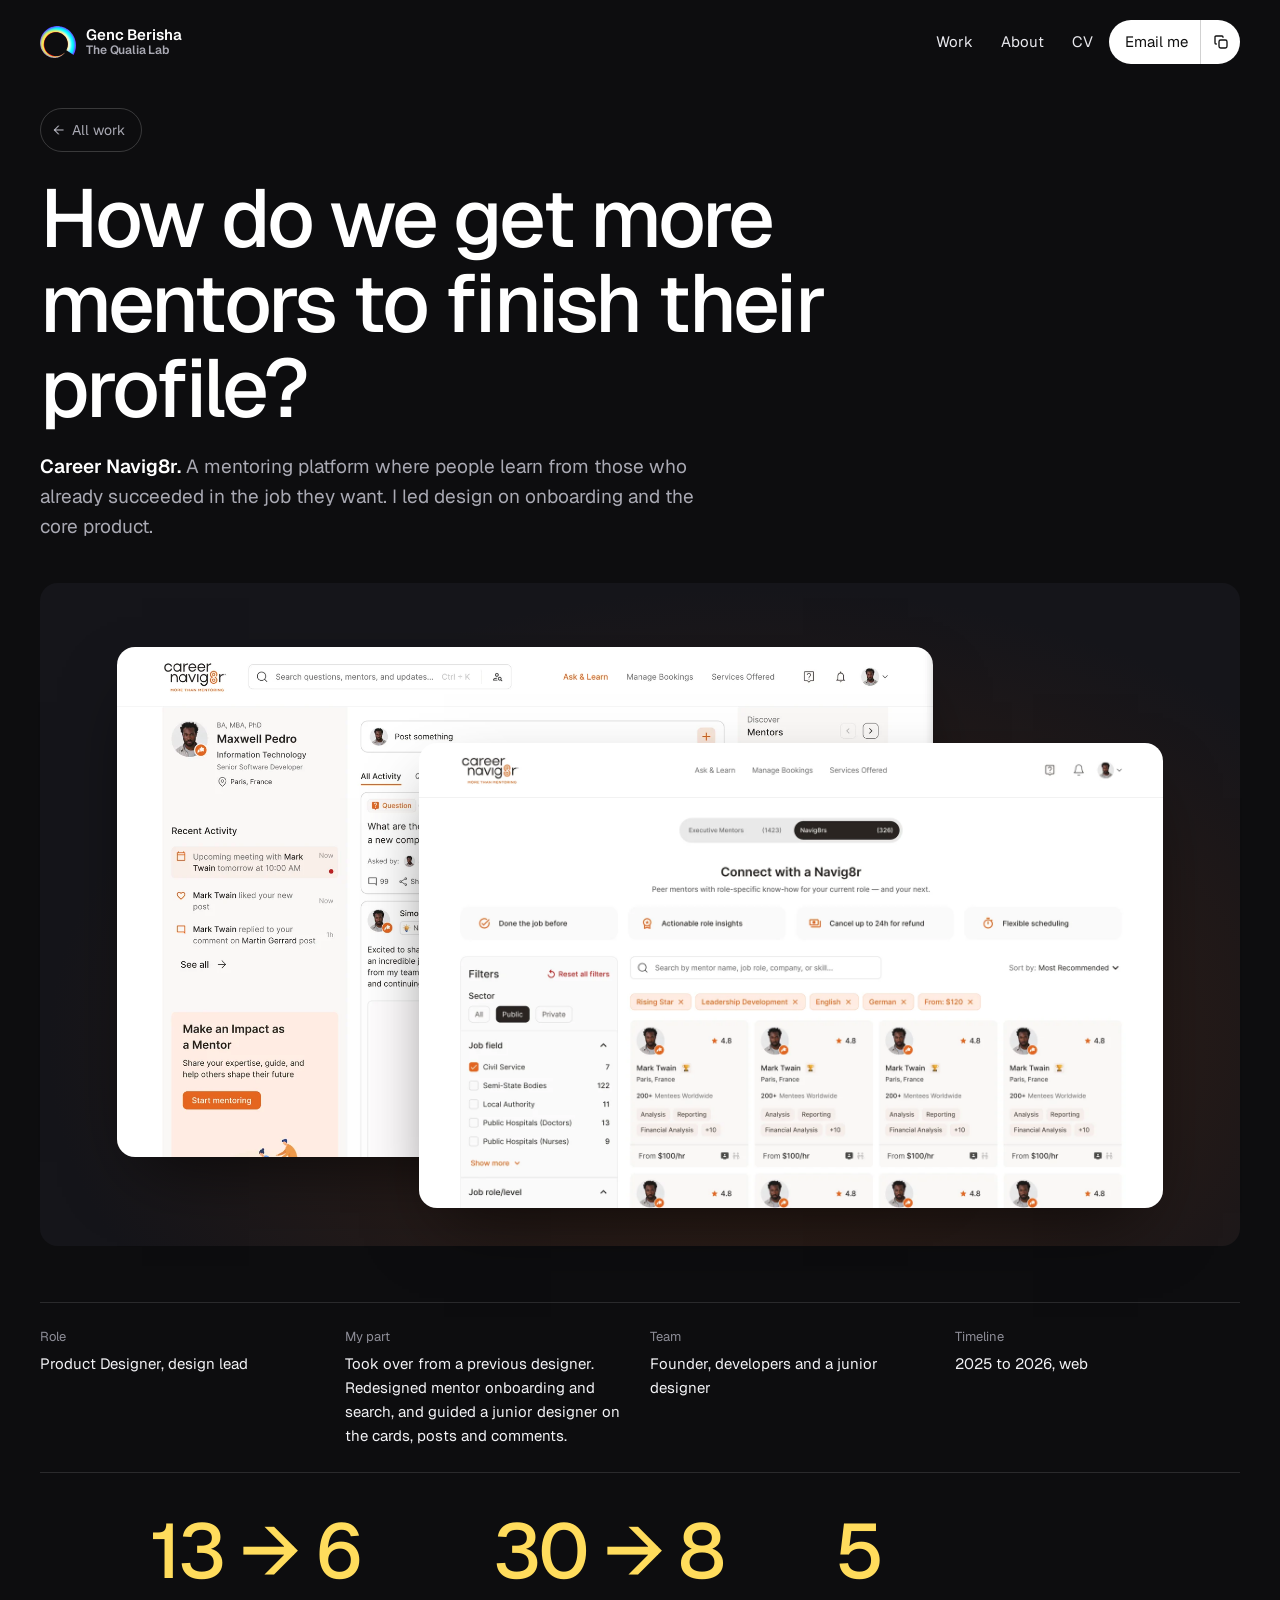
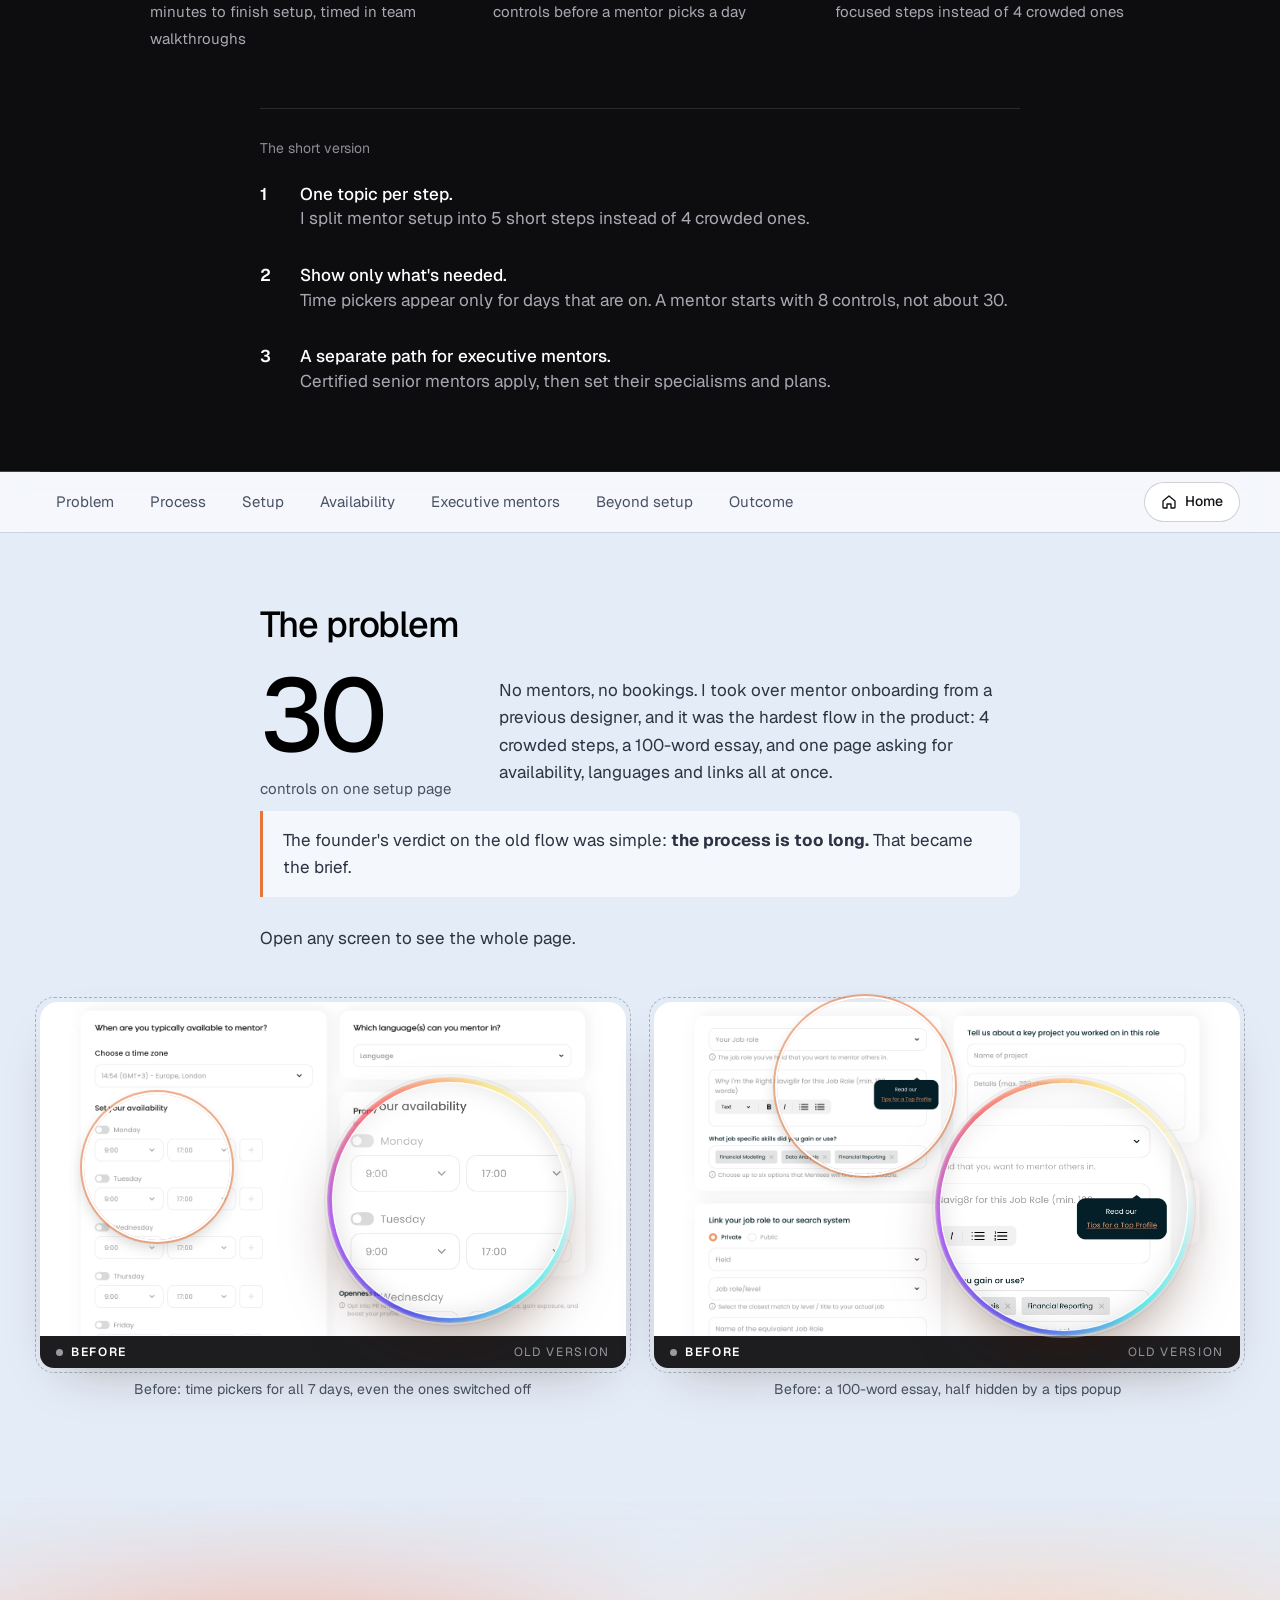
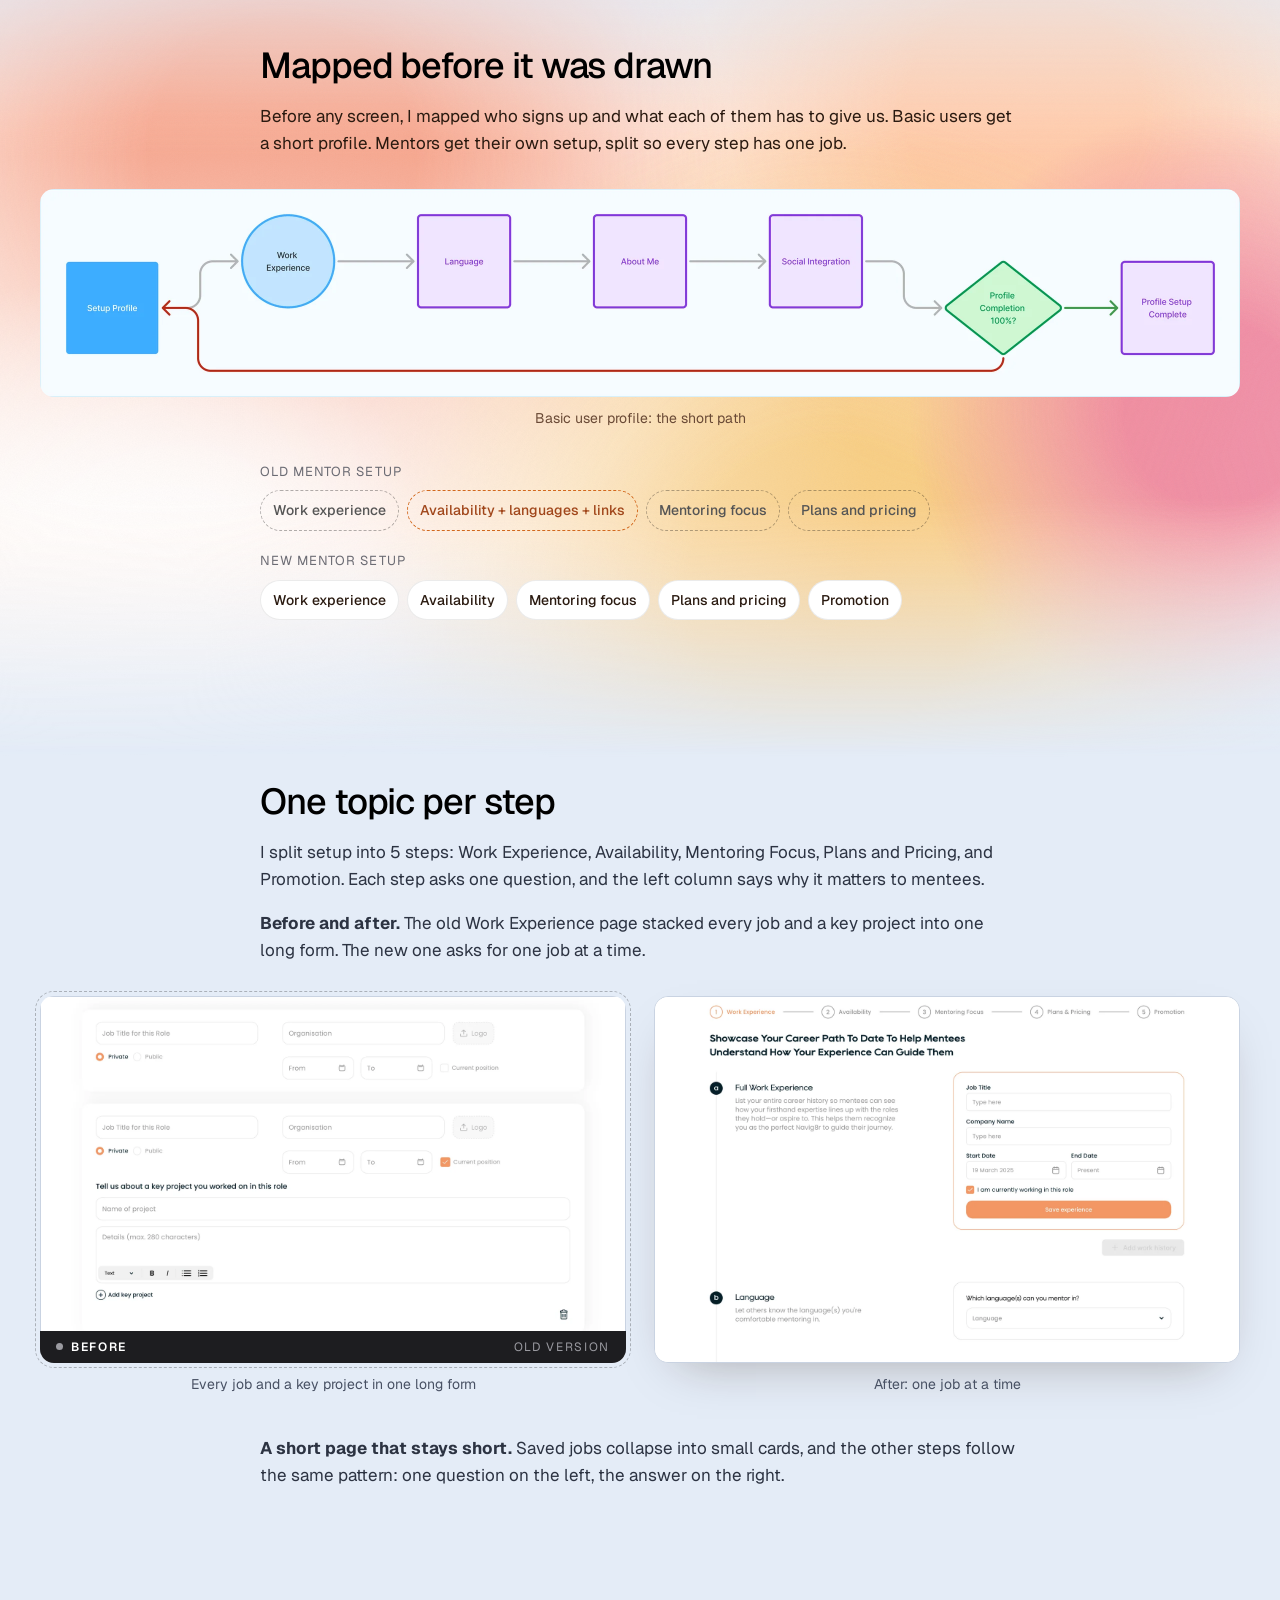
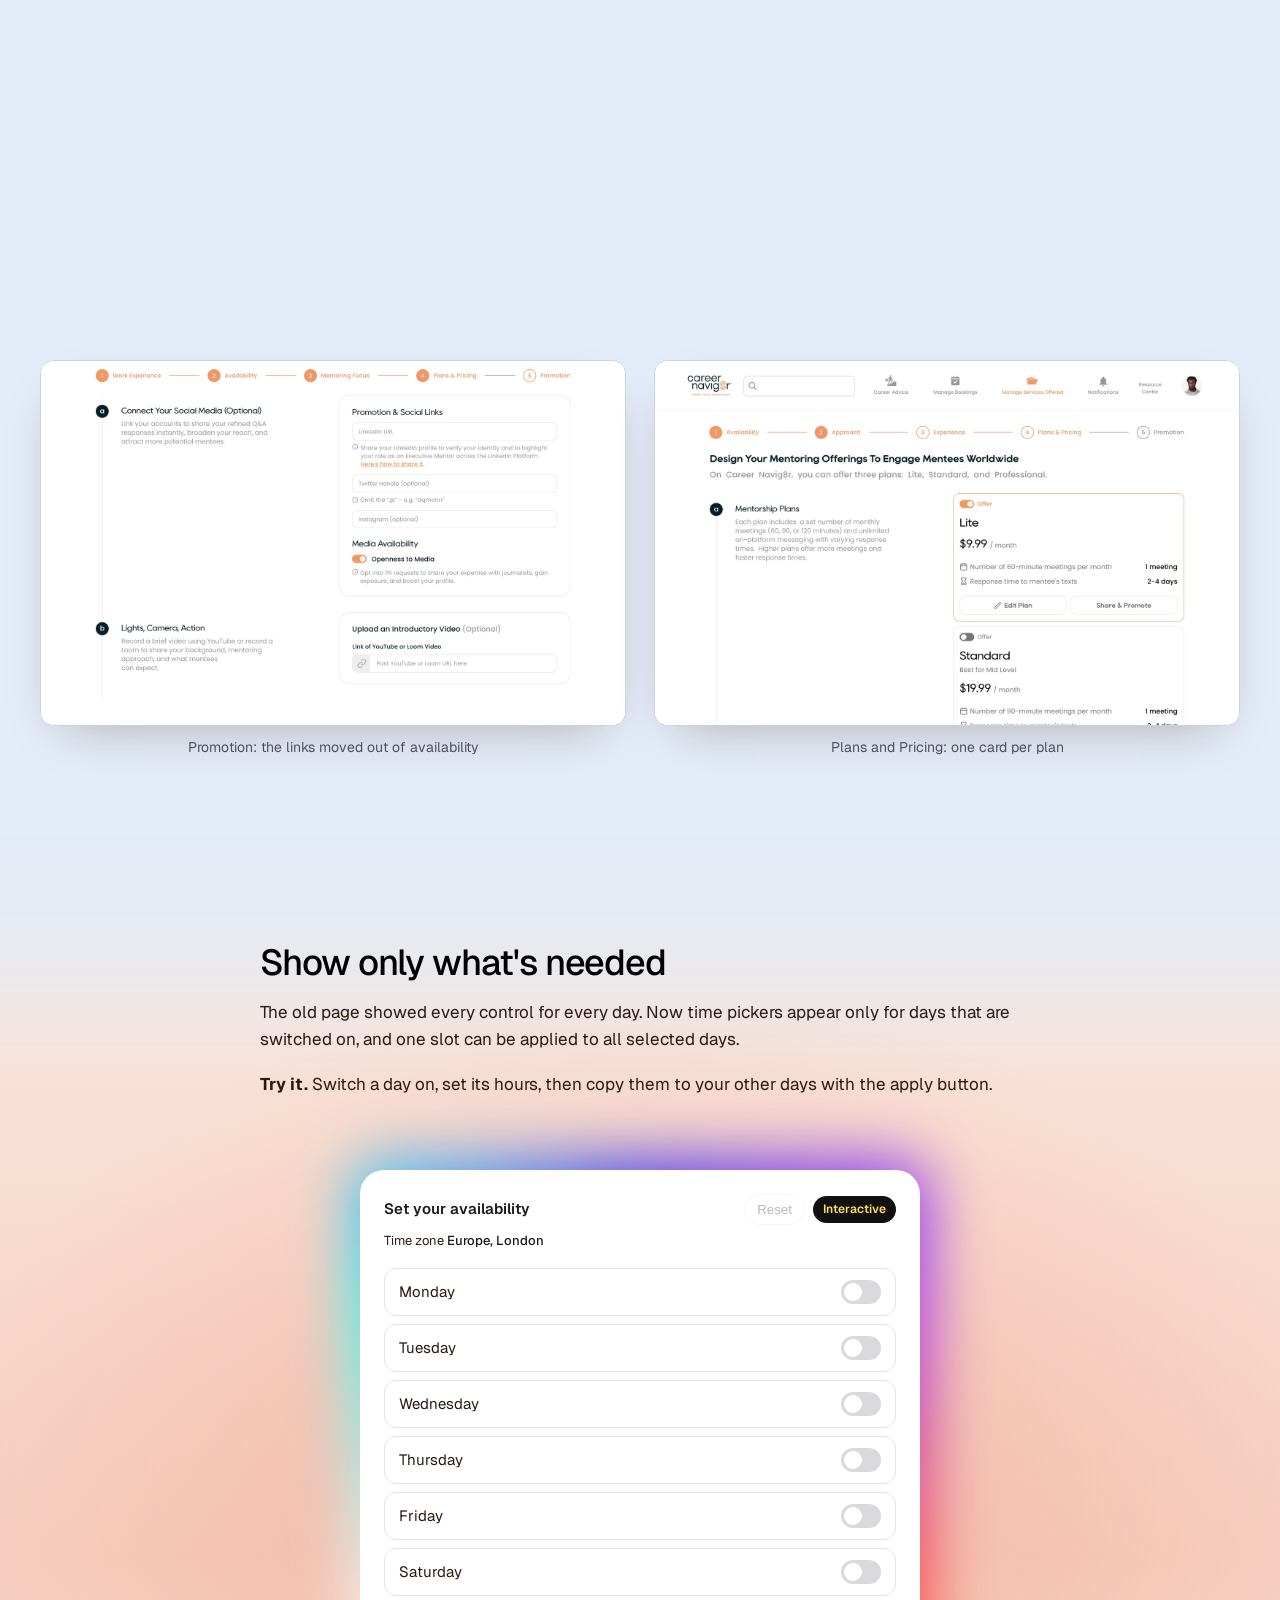
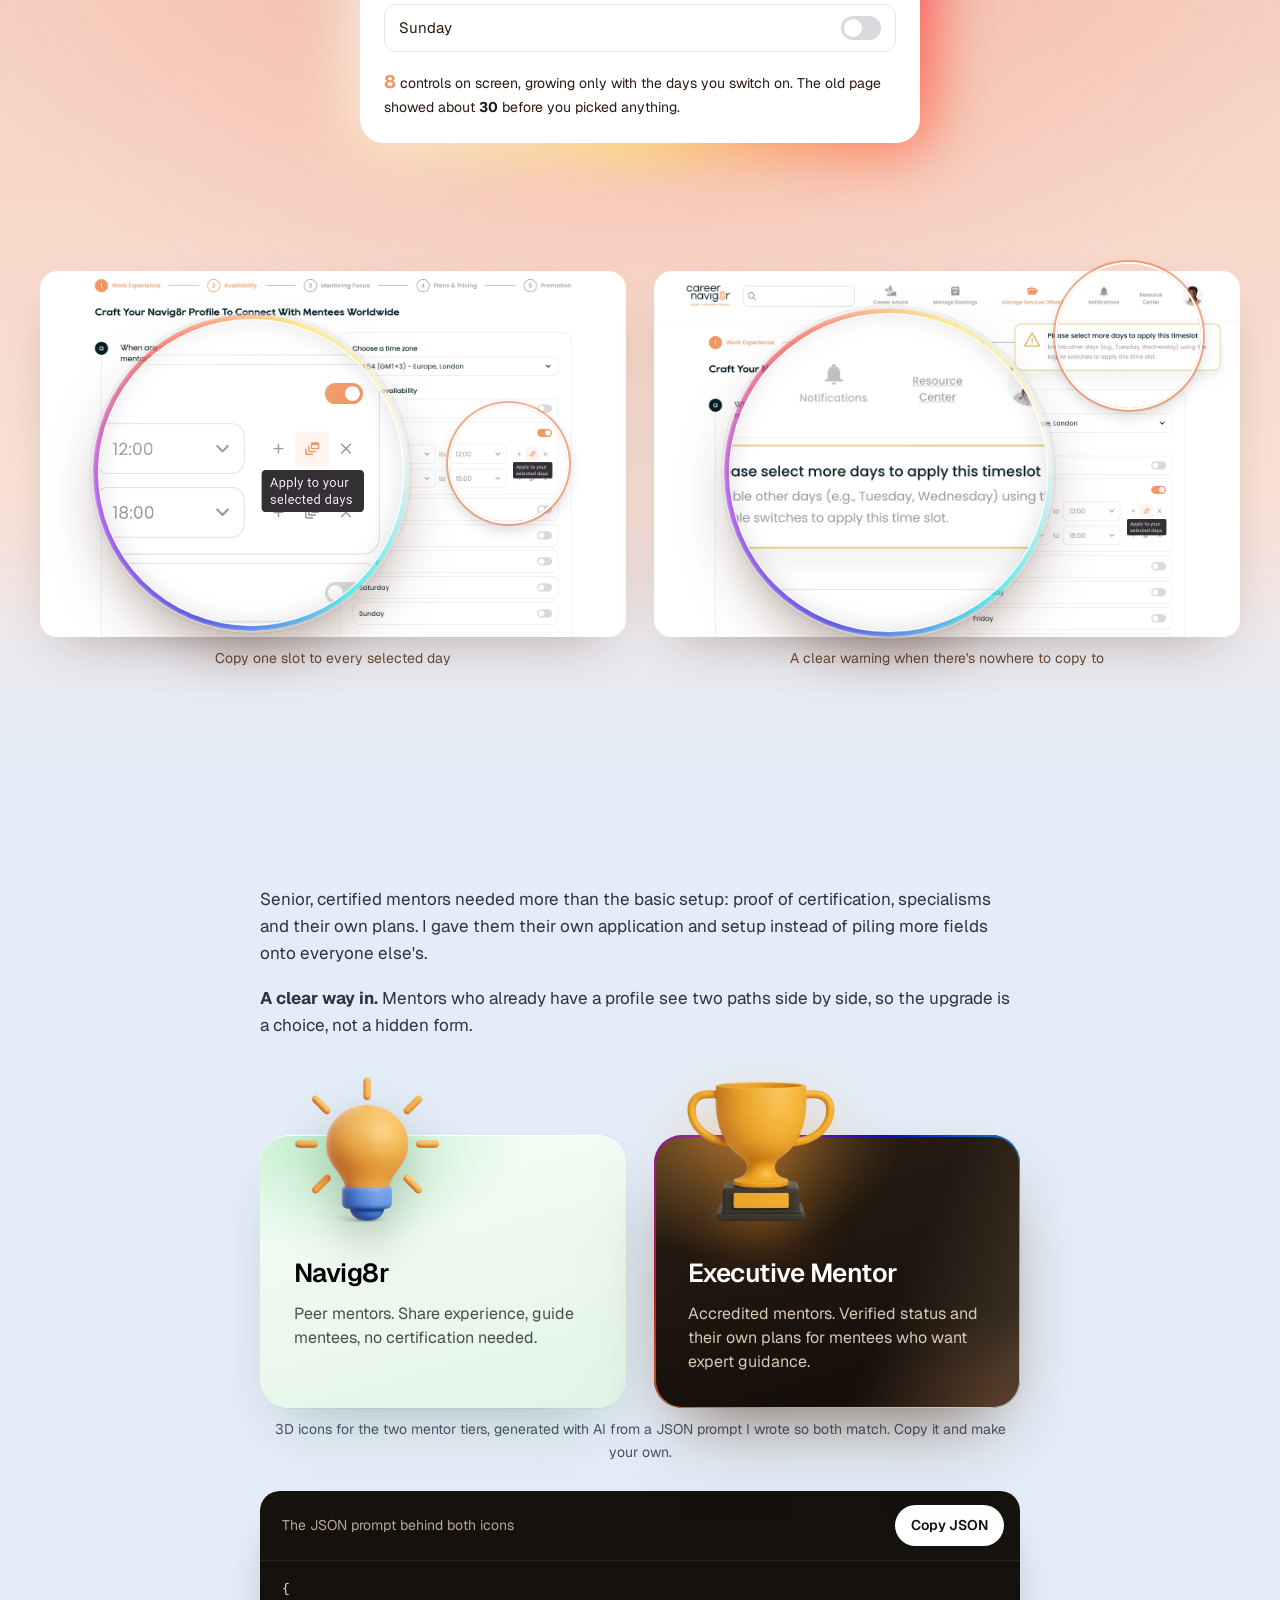
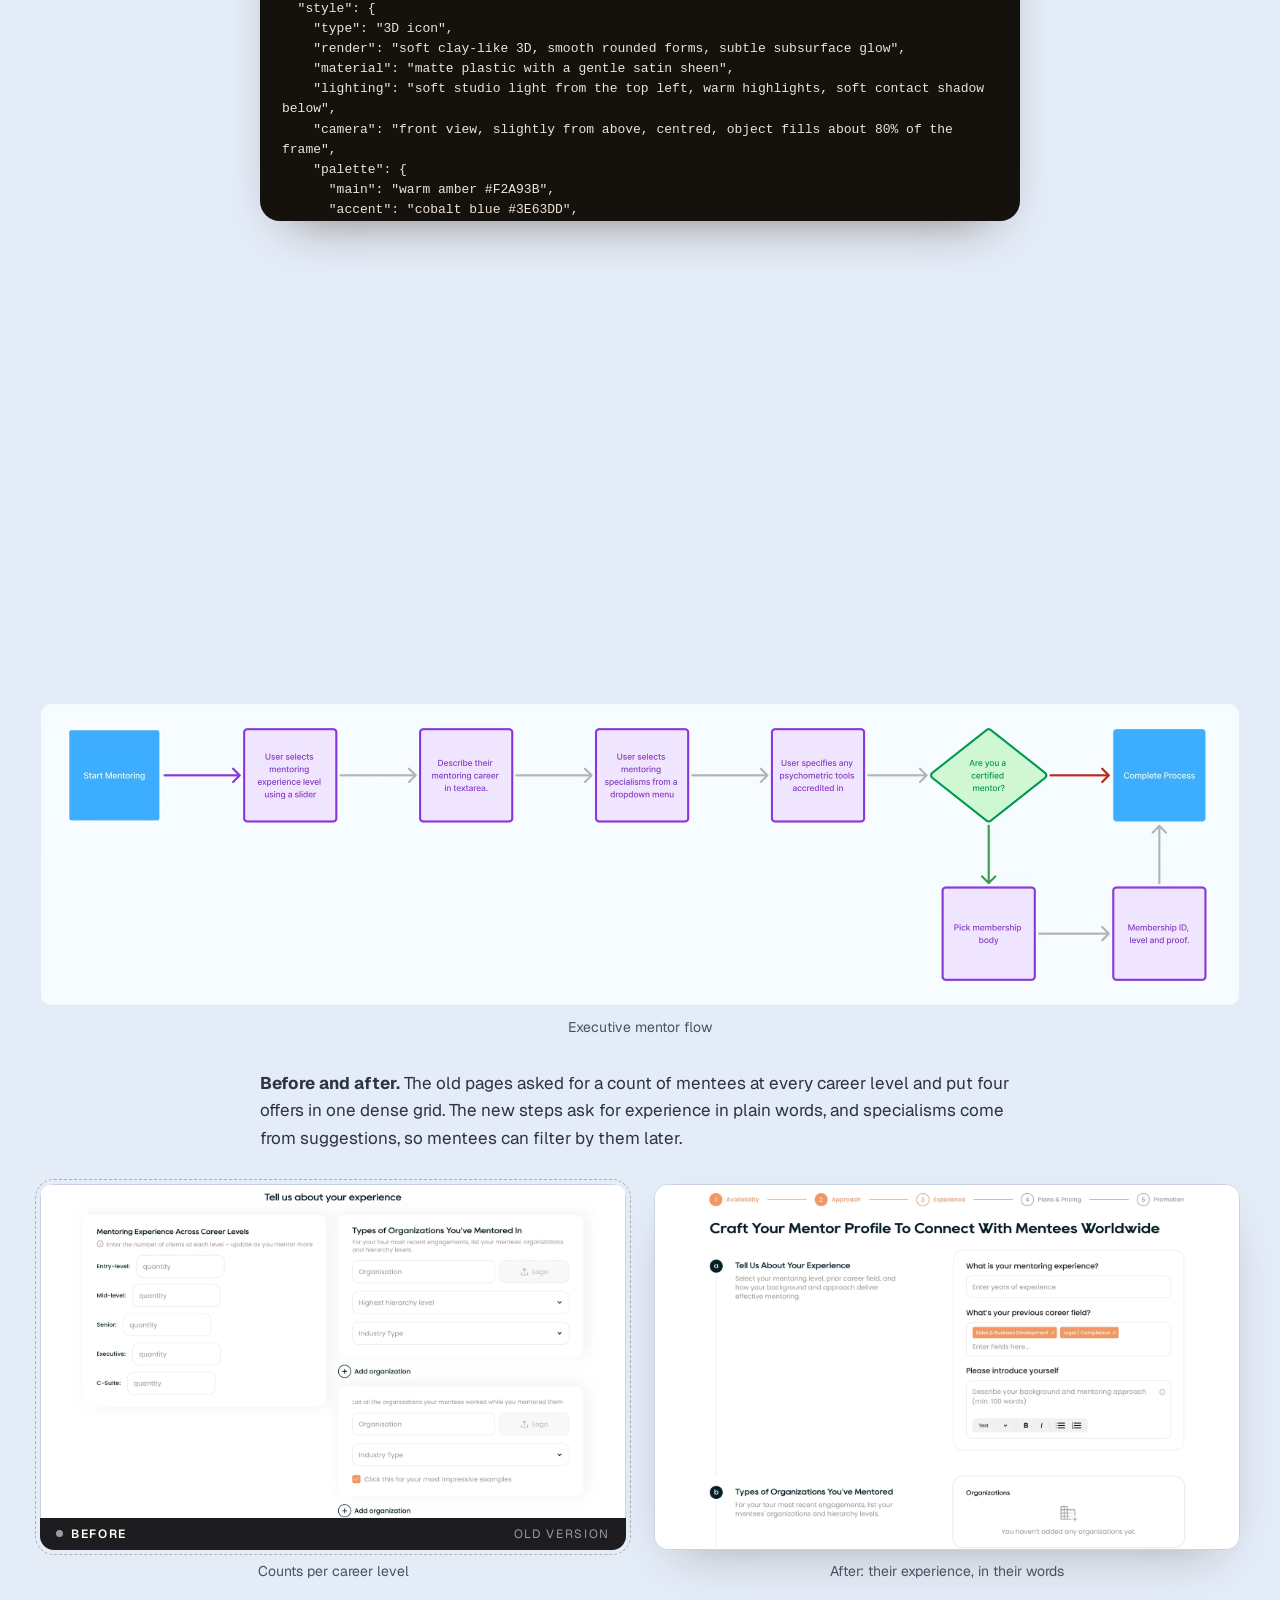
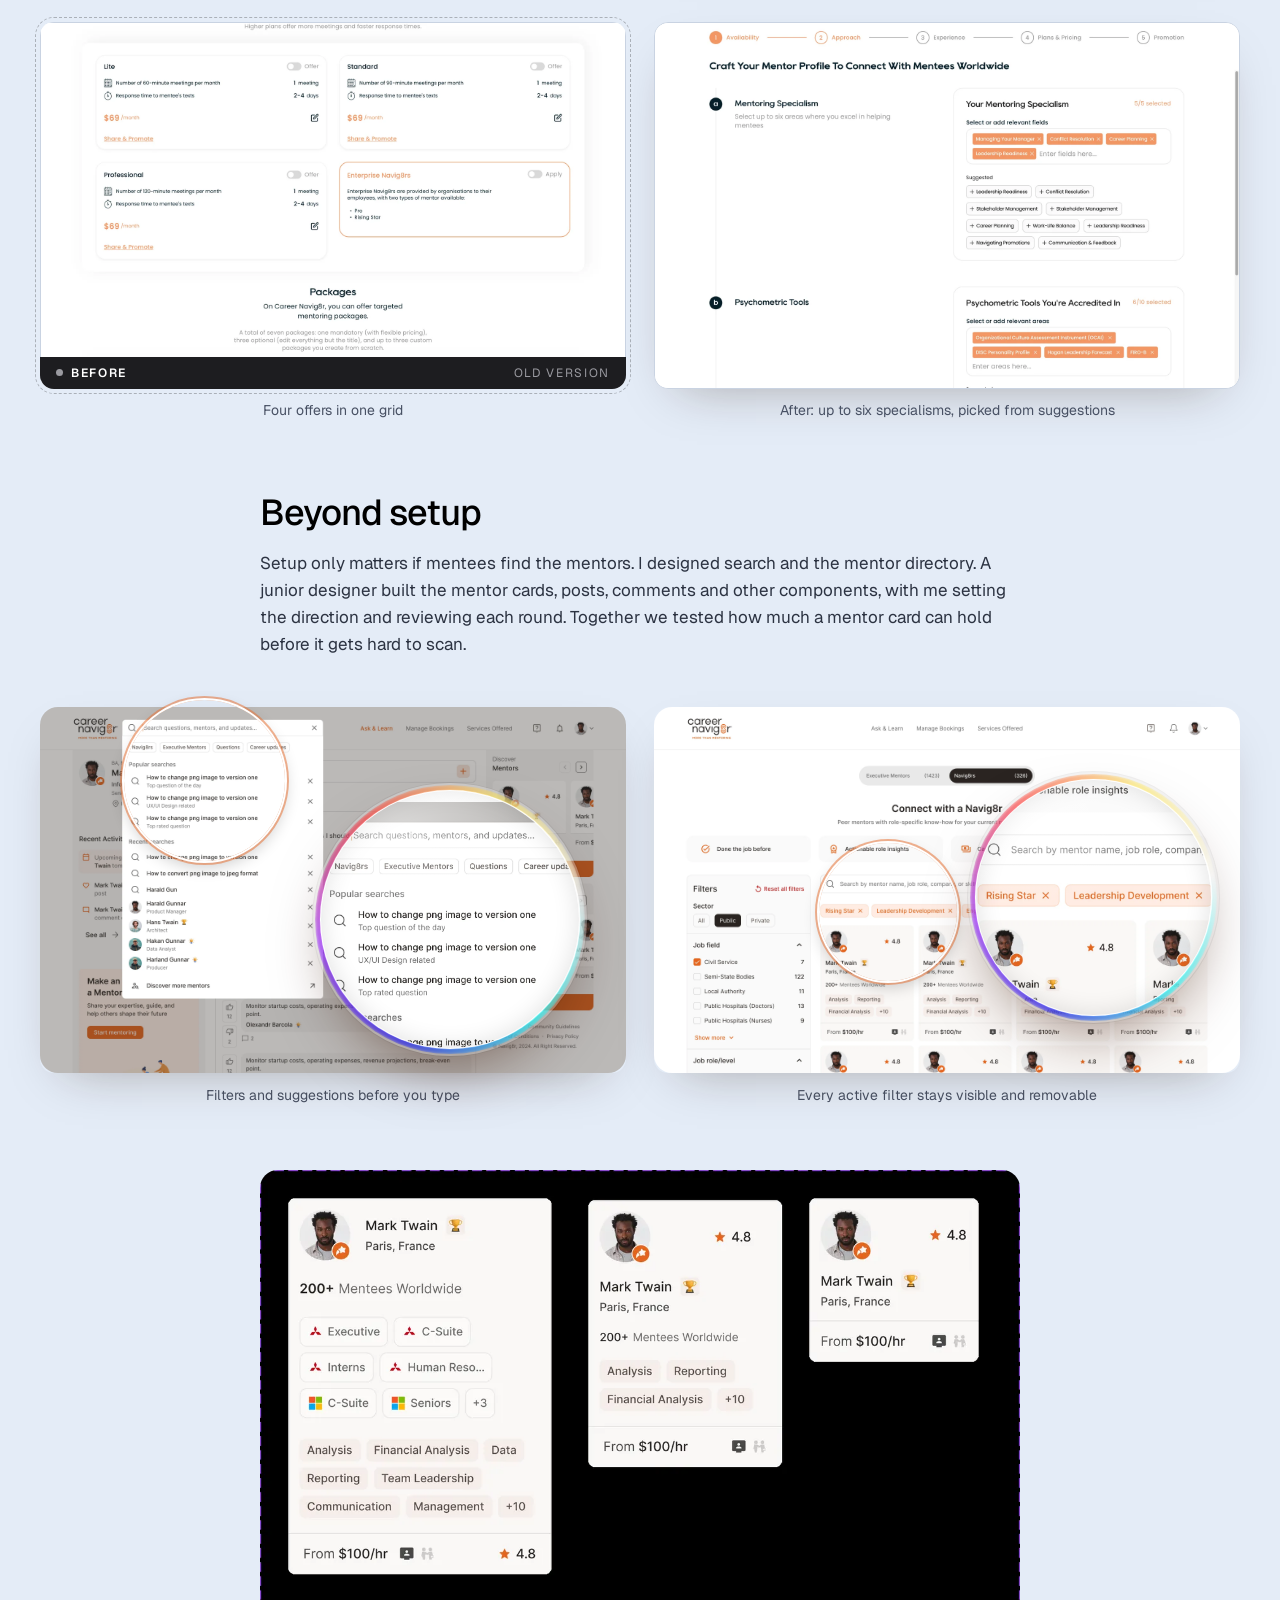
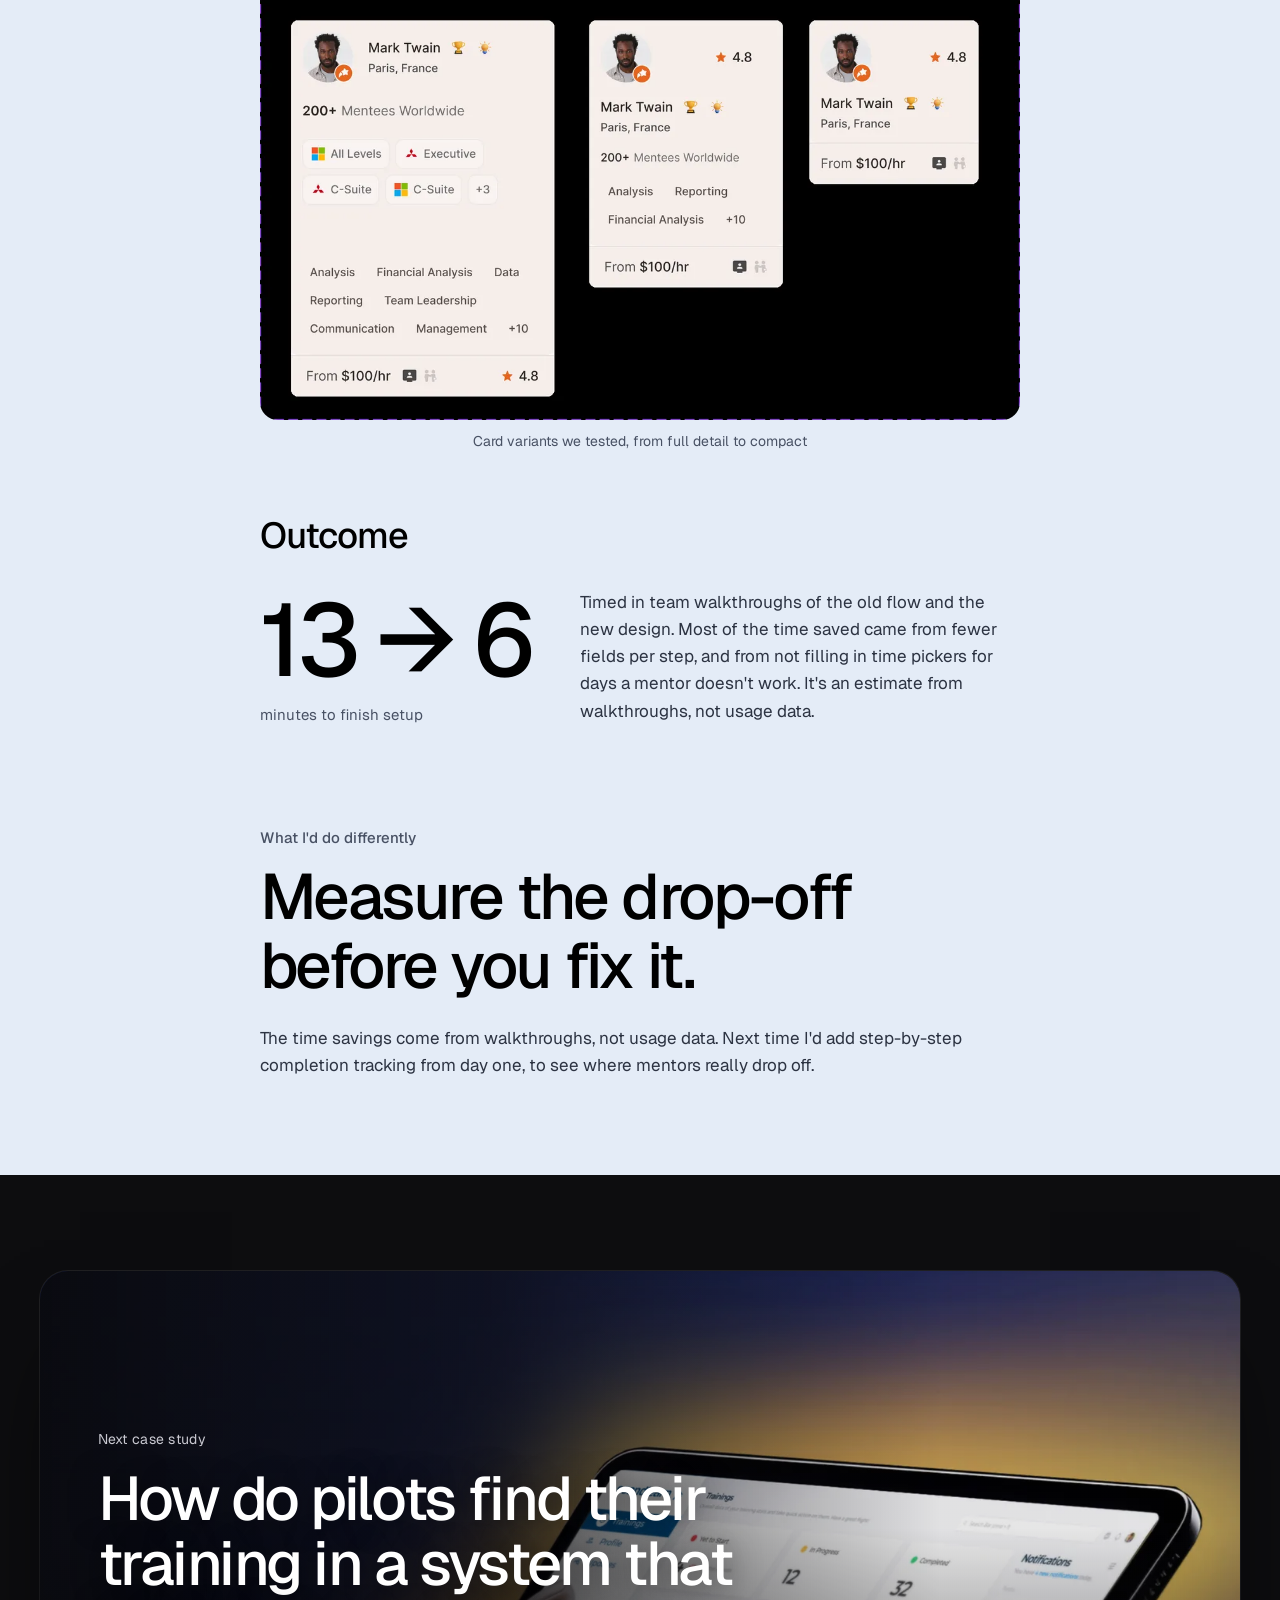
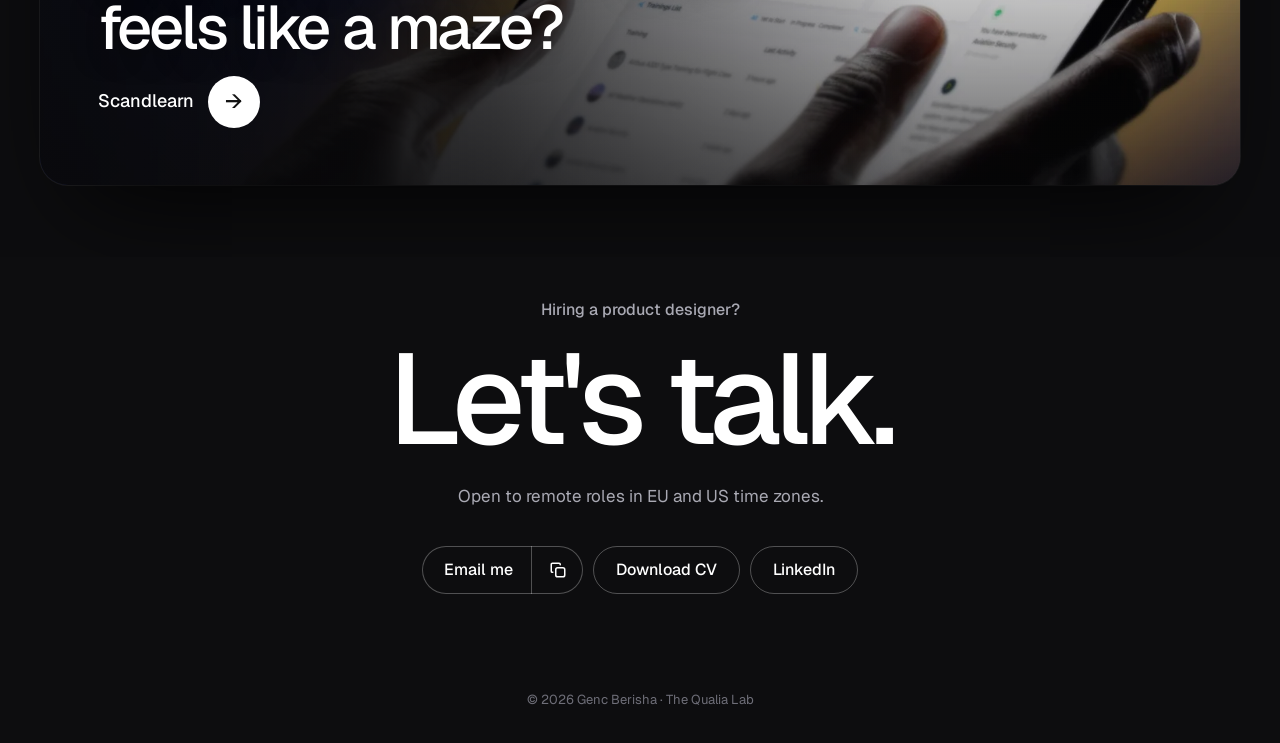
==== career-navig8r/index.html @ 8ae16059 "Assistant cursor only appears on screens with a note; no greeting Co-Authored-By: Claude Opus 5.5 <n" ====
<!doctype html>
<html lang="en">
<head>
<meta charset="utf-8">
<meta name="viewport" content="width=device-width, initial-scale=1">
<link rel="icon" type="image/svg+xml" href="/assets/favicon.svg">
  <link rel="icon" type="image/png" sizes="32x32" href="/assets/favicon-32.png">
  <link rel="apple-touch-icon" href="/assets/apple-touch-icon.png">
  <title>Career Navig8r case study · Genc Berisha</title>
<meta name="description" content="How do we get more mentors to finish their profile? A product design case study by Genc Berisha.">
<link rel="canonical" href="https://portfolio.thequalialab.com/career-navig8r/">
<meta name="theme-color" content="#e4ecf7">
<meta property="og:type" content="article">
<meta property="og:site_name" content="Genc Berisha">
<meta property="og:url" content="https://portfolio.thequalialab.com/career-navig8r/">
<meta property="og:title" content="Career Navig8r case study · Genc Berisha">
<meta property="og:description" content="How do we get more mentors to finish their profile? A product design case study by Genc Berisha.">
<meta property="og:image" content="https://portfolio.thequalialab.com/assets/og-career-navig8r.jpg">
<meta property="og:image:width" content="1200">
<meta property="og:image:height" content="630">
<meta property="og:image:alt" content="Career Navig8r case study: How do we get more mentors to finish their profile?">
<meta name="twitter:card" content="summary_large_image">
<meta name="twitter:title" content="Career Navig8r case study · Genc Berisha">
<meta name="twitter:description" content="How do we get more mentors to finish their profile?">
<meta name="twitter:image" content="https://portfolio.thequalialab.com/assets/og-career-navig8r.jpg">
<link rel="preconnect" href="https://fonts.googleapis.com">
<link rel="preconnect" href="https://fonts.gstatic.com" crossorigin>
<link href="https://fonts.googleapis.com/css2?family=Geist:wght@400;500;600&family=Instrument+Serif:ital@0;1&display=swap" rel="stylesheet">
<link rel="stylesheet" href="../styles.css?v=202611181945">
<link rel="stylesheet" href="../case.css?v=202611241442">

</head>
<body class="cs dark-stage v2 dark-end navig8r">
<header class="top">
  <a class="name logo" href="../"><img class="q q-on-light" src="../assets/q-black.svg" width="37" height="32" alt=""><img class="q q-on-dark" src="../assets/q-colour.svg" width="37" height="32" alt=""><span class="logo-text"><b>Genc Berisha</b><small>The Qualia Lab</small></span></a>
  <nav aria-label="Main">
    <a href="../#work">Work</a>
    <a href="../#about">About</a>
    <a href="../genc-berisha-cv.pdf">CV</a>
    <span class="msplit nav-split"><a class="nav-cta" href="mailto:gencberisha3@gmail.com">Email me</a><button type="button" class="m-copy" data-copy="gencberisha3@gmail.com" aria-label="Copy email address" title="Copy email address"><svg class="i-copy" width="16" height="16" viewBox="0 0 24 24" fill="none" stroke="currentColor" stroke-width="2" stroke-linecap="round" stroke-linejoin="round" aria-hidden="true"><rect x="9" y="9" width="12" height="12" rx="2.5"/><path d="M5 15H4.5A1.5 1.5 0 0 1 3 13.5v-9A1.5 1.5 0 0 1 4.5 3h9A1.5 1.5 0 0 1 15 4.5V5"/></svg><svg class="i-ok" width="16" height="16" viewBox="0 0 24 24" fill="none" stroke="currentColor" stroke-width="2.4" stroke-linecap="round" stroke-linejoin="round" aria-hidden="true"><path d="M5 12.5l4.5 4.5L19 7.5"/></svg><span class="cta-tip" aria-live="polite"></span></button></span>
  </nav>
</header>
<main class="wrap">
  <div class="stage">
  <a class="back" href="../#work">All work</a>
  <h1 class="cs-title">How do we get more mentors to finish their profile?</h1>
  <p class="cs-intro"><b>Career Navig8r.</b> A mentoring platform where people learn from those who already succeeded in the job they want. I led design on onboarding and the core product.</p>
  <figure class="wide cover-desk" aria-label="Career Navig8r: the mentor directory and the home feed."><img src="../assets/cn2-home.webp" alt="" loading="eager"><img src="../assets/cn2-public.webp" alt="" loading="eager"></figure>
  <dl class="cs-facts"><div><dt>Role</dt><dd>Product Designer, design lead</dd></div><div><dt>My part</dt><dd>Took over from a previous designer. Redesigned mentor onboarding and search, and guided a junior designer on the cards, posts and comments.</dd></div><div><dt>Team</dt><dd>Founder, developers and a junior designer</dd></div><div><dt>Timeline</dt><dd>2025 to 2026, web</dd></div></dl>
  <ul class="cs-stats"><li><strong>13 → 6</strong><span>minutes to finish setup, timed in team walkthroughs</span></li><li><strong>30 → 8</strong><span>controls before a mentor picks a day</span></li><li><strong>5</strong><span>focused steps instead of 4 crowded ones</span></li></ul>
  <div class="tldr"><p class="tldr-h">The short version</p><ol><li><a href="#setup"><b>One topic per step.</b> I split mentor setup into 5 short steps instead of 4 crowded ones.</a></li><li><a href="#availability"><b>Show only what's needed.</b> Time pickers appear only for days that are on. A mentor starts with 8 controls, not about 30.</a></li><li><a href="#executive"><b>A separate path for executive mentors.</b> Certified senior mentors apply, then set their specialisms and plans.</a></li></ol></div>
  </div>
  <nav class="chapters" aria-label="Sections"><div class="ch-in"><div class="ch-tabs"><a href="#problem">Problem</a><a href="#process">Process</a><a href="#setup">Setup</a><a href="#availability">Availability</a><a href="#executive">Executive mentors</a><a href="#beyond">Beyond setup</a><a href="#outcome">Outcome</a></div><a class="ch-home" href="../"><svg width="16" height="16" viewBox="0 0 24 24" fill="none" stroke="currentColor" stroke-width="2" stroke-linecap="round" stroke-linejoin="round" aria-hidden="true"><path d="M3 10.5 12 3l9 7.5V20a1 1 0 0 1-1 1h-5v-6H9v6H4a1 1 0 0 1-1-1z"/></svg>Home</a></div></nav>
  <article class="cs-body"><section id="problem" class=""><h2>The problem</h2><div class="split"><p class="big-stat">30<small>controls on one setup page</small></p><p>No mentors, no bookings. I took over mentor onboarding from a previous designer, and it was the hardest flow in the product: 4 crowded steps, a 100-word essay, and one page asking for availability, languages and links all at once.</p></div><p class="evidence">The founder's verdict on the old flow was simple: <b>the process is too long.</b> That became the brief.</p><p>Open any screen to see the whole page.</p><div class="lp-row"><figure class="lp-fig old"><div class="lp" style="--x:0.2;--y:0.45;--lx:0.7;--ly:0.54;--d:40;--z:1.6;--img:url(../assets/cn2-b_avail-hi.webp)"><img src="../assets/cn2-b_avail-hi.webp" data-full="../assets/full/cn2-b_avail.webp" alt="The old Availability page: time zone, every day with its own time pickers, languages, and LinkedIn, Twitter and Instagram links, all on one page. The magnifier shows that days switched off still show their time pickers." loading="lazy"><span class="lp-ring" aria-hidden="true"></span><span class="lp-lens" aria-hidden="true"></span><p class="old-strip"><span>Before</span><span>Old version</span></p></div><figcaption>Before: time pickers for all 7 days, even the ones switched off</figcaption></figure><figure class="lp-fig old"><div class="lp" style="--x:0.36;--y:0.23;--lx:0.7;--ly:0.56;--d:42;--z:1.4;--img:url(../assets/cn2-b_focus-hi.webp)"><img src="../assets/cn2-b_focus-hi.webp" data-full="../assets/full/cn2-b_focus.webp" alt="The old Mentoring Focus page: job role, a 100-word essay, skills, a key project and an intro video side by side. The magnifier shows the essay field, half covered by a tips popup." loading="lazy"><span class="lp-ring" aria-hidden="true"></span><span class="lp-lens" aria-hidden="true"></span><p class="old-strip"><span>Before</span><span>Old version</span></p></div><figcaption>Before: a 100-word essay, half hidden by a tips popup</figcaption></figure></div></section><section id="process" class="band"><h2>Mapped before it was drawn</h2><p>Before any screen, I mapped who signs up and what each of them has to give us. Basic users get a short profile. Mentors get their own setup, split so every step has one job.</p><figure class="wide"><img src="../assets/cn2-flow-profile.webp" alt="Flow: profile setup for a basic user, from work experience to language, about me and social links, until the profile is complete." loading="lazy"><figcaption>Basic user profile: the short path</figcaption></figure><ol class="steps-cmp"><li><span>Old mentor setup</span><b>Work experience</b><b>Availability + languages + links</b><b>Mentoring focus</b><b>Plans and pricing</b></li><li><span>New mentor setup</span><b>Work experience</b><b>Availability</b><b>Mentoring focus</b><b>Plans and pricing</b><b>Promotion</b></li></ol></section><section id="setup" class=""><h2>One topic per step</h2><p>I split setup into 5 steps: Work Experience, Availability, Mentoring Focus, Plans and Pricing, and Promotion. Each step asks one question, and the left column says why it matters to mentees.</p><p><b>Before and after.</b> The old Work Experience page stacked every job and a key project into one long form. The new one asks for one job at a time.</p><div class="phones two desk"><figure class="old"><div class="old-shot"><img src="../assets/cn2-b_work.webp" data-full="../assets/full/cn2-b_work.webp" alt="The old Work Experience page: job title, organisation, dates and a key project form stacked for each role." loading="lazy"><p class="old-strip"><span>Before</span><span>Old version</span></p></div><figcaption>Every job and a key project in one long form</figcaption></figure><figure><img src="../assets/cn2-work-add.webp" data-full="../assets/full/cn2-work-add.webp" alt="The new Work Experience step, adding a single job." loading="lazy"><figcaption>After: one job at a time</figcaption></figure></div><p><b>A short page that stays short.</b> Saved jobs collapse into small cards, and the other steps follow the same pattern: one question on the left, the answer on the right.</p><div class="phones two desk"><figure><img src="../assets/cn2-work-filled.webp" data-full="../assets/full/cn2-work-filled.webp" alt="Work Experience step with two saved jobs shown as compact cards." loading="lazy"><figcaption>Saved jobs collapse into compact cards</figcaption></figure><figure><img src="../assets/cn2-focus.webp" data-full="../assets/full/cn2-focus.webp" alt="Mentoring Focus step: the job role, why you&#x27;re the right mentor for it, and the skills you gained." loading="lazy"><figcaption>Mentoring Focus: role, reasons and skills, with tips beside them</figcaption></figure><figure><img src="../assets/cn2-promotion.webp" data-full="../assets/full/cn2-promotion.webp" alt="Promotion step: LinkedIn, Twitter and Instagram links, and openness to media requests." loading="lazy"><figcaption>Promotion: the links moved out of availability</figcaption></figure><figure><img src="../assets/cn2-plans.webp" data-full="../assets/full/cn2-plans.webp" alt="Plans and Pricing step: Lite, Standard and Professional plans, each with an Offer switch." loading="lazy"><figcaption>Plans and Pricing: one card per plan</figcaption></figure></div></section><section id="availability" class="warm"><h2>Show only what's needed</h2><p>The old page showed every control for every day. Now time pickers appear only for days that are switched on, and one slot can be applied to all selected days.</p><p><b>Try it.</b> Switch a day on, set its hours, then copy them to your other days with the apply button.</p><div class="avail"><div class="av-toast" role="status" aria-live="polite" hidden></div><div class="av-head"><span class="av-title">Set your availability</span><span class="av-head-r"><button type="button" class="av-reset" disabled>Reset</button><span class="wn-try">Interactive</span></span></div><p class="av-zone">Time zone <b>Europe, London</b></p><ul class="av-days"><li data-day="Monday"><label class="av-row"><span>Monday</span><input type="checkbox" class="av-sw" aria-label="Available on Monday"></label><div class="av-slots" hidden></div></li><li data-day="Tuesday"><label class="av-row"><span>Tuesday</span><input type="checkbox" class="av-sw" aria-label="Available on Tuesday"></label><div class="av-slots" hidden></div></li><li data-day="Wednesday"><label class="av-row"><span>Wednesday</span><input type="checkbox" class="av-sw" aria-label="Available on Wednesday"></label><div class="av-slots" hidden></div></li><li data-day="Thursday"><label class="av-row"><span>Thursday</span><input type="checkbox" class="av-sw" aria-label="Available on Thursday"></label><div class="av-slots" hidden></div></li><li data-day="Friday"><label class="av-row"><span>Friday</span><input type="checkbox" class="av-sw" aria-label="Available on Friday"></label><div class="av-slots" hidden></div></li><li data-day="Saturday"><label class="av-row"><span>Saturday</span><input type="checkbox" class="av-sw" aria-label="Available on Saturday"></label><div class="av-slots" hidden></div></li><li data-day="Sunday"><label class="av-row"><span>Sunday</span><input type="checkbox" class="av-sw" aria-label="Available on Sunday"></label><div class="av-slots" hidden></div></li></ul><p class="av-count"><b class="av-n">8</b> controls on screen, growing only with the days you switch on. The old page showed about <b>30</b> before you picked anything.</p></div><div class="lp-row"><figure class="lp-fig"><div class="lp" style="--x:0.8;--y:0.525;--lx:0.36;--ly:0.55;--d:52;--z:2.6;--img:url(../assets/cn2-avail-apply-hi.webp)"><img src="../assets/cn2-avail-apply-hi.webp" data-full="../assets/full/cn2-avail-apply.webp" alt="Availability with Tuesday on and two time slots. A magnifier shows the copy button and its tooltip: Apply to your selected days." loading="lazy"><span class="lp-ring" aria-hidden="true"></span><span class="lp-lens" aria-hidden="true"></span></div><figcaption>Copy one slot to every selected day</figcaption></figure><figure class="lp-fig"><div class="lp" style="--x:0.81;--y:0.178;--lx:0.4;--ly:0.55;--d:54;--z:2.2;--img:url(../assets/cn2-avail-warn-hi.webp)"><img src="../assets/cn2-avail-warn-hi.webp" data-full="../assets/full/cn2-avail-warn.webp" alt="Availability with a warning at the top. A magnifier shows it: Please select more days to apply this timeslot." loading="lazy"><span class="lp-ring" aria-hidden="true"></span><span class="lp-lens" aria-hidden="true"></span></div><figcaption>A clear warning when there's nowhere to copy to</figcaption></figure></div></section><section id="executive" class=""><h2>A separate path for executive mentors</h2><p>Senior, certified mentors needed more than the basic setup: proof of certification, specialisms and their own plans. I gave them their own application and setup instead of piling more fields onto everyone else's.</p><p><b>A clear way in.</b> Mentors who already have a profile see two paths side by side, so the upgrade is a choice, not a hidden form.</p><figure class="tiers"><div class="tier-row"><div class="tier"><div class="tier-ic"><img src="../assets/cn2-icon-bulb.webp" alt="" width="160" height="160"></div><div class="tier-tx"><b>Navig8r</b><span>Peer mentors. Share experience, guide mentees, no certification needed.</span></div></div><div class="tier exec"><div class="tier-ic"><img src="../assets/cn2-icon-trophy.webp" alt="" width="160" height="160"></div><div class="tier-tx"><b>Executive Mentor</b><span>Accredited mentors. Verified status and their own plans for mentees who want expert guidance.</span></div></div></div><figcaption>3D icons for the two mentor tiers, generated with AI from a JSON prompt I wrote so both match. Copy it and make your own.</figcaption><div class="tier-json"><div class="tier-json-h"><span>The JSON prompt behind both icons</span><button type="button" class="tj-copy">Copy JSON</button></div><pre><code>{
  &quot;style&quot;: {
    &quot;type&quot;: &quot;3D icon&quot;,
    &quot;render&quot;: &quot;soft clay-like 3D, smooth rounded forms, subtle subsurface glow&quot;,
    &quot;material&quot;: &quot;matte plastic with a gentle satin sheen&quot;,
    &quot;lighting&quot;: &quot;soft studio light from the top left, warm highlights, soft contact shadow below&quot;,
    &quot;camera&quot;: &quot;front view, slightly from above, centred, object fills about 80% of the frame&quot;,
    &quot;palette&quot;: {
      &quot;main&quot;: &quot;warm amber #F2A93B&quot;,
      &quot;accent&quot;: &quot;cobalt blue #3E63DD&quot;,
      &quot;dark&quot;: &quot;charcoal #2B2B2E&quot;
    },
    &quot;background&quot;: &quot;transparent&quot;,
    &quot;details&quot;: &quot;no text, no outlines, no extra props, minimal and friendly&quot;
  },
  &quot;output&quot;: {
    &quot;size&quot;: &quot;1024x1024&quot;,
    &quot;format&quot;: &quot;PNG with transparency&quot;
  },
  &quot;icons&quot;: [
    {
      &quot;name&quot;: &quot;Navig8r&quot;,
      &quot;subject&quot;: &quot;a glowing light bulb with short rounded light rays around it&quot;,
      &quot;uses&quot;: &quot;amber glass, cobalt blue base&quot;
    },
    {
      &quot;name&quot;: &quot;Executive Mentor&quot;,
      &quot;subject&quot;: &quot;a trophy cup with two handles on a stepped base with a small plaque&quot;,
      &quot;uses&quot;: &quot;amber cup, charcoal base, amber plaque&quot;
    }
  ]
}</code></pre></div></figure><div class="phones two desk"><figure><img src="../assets/cn2-path.webp" data-full="../assets/full/cn2-path.webp" alt="Level up your Mentorship Path: Enjoy your Navigator profile, or Apply as Executive Mentor for accredited mentors." loading="lazy"><figcaption>The entry point: two paths, side by side</figcaption></figure><figure><img src="../assets/cn2-exec-apply.webp" data-full="../assets/full/cn2-exec-apply.webp" alt="Apply as Executive Mentor: name, email, coaching body, membership number and level, proof upload." loading="lazy"><figcaption>Apply with proof of certification</figcaption></figure></div><figure class="wide"><img src="../assets/cn2-flow-mentor.webp" alt="Flow: executive mentor setup. Experience level, career, specialisms, psychometric tools, then if certified: membership body, ID, level and proof." loading="lazy"><figcaption>Executive mentor flow</figcaption></figure><p><b>Before and after.</b> The old pages asked for a count of mentees at every career level and put four offers in one dense grid. The new steps ask for experience in plain words, and specialisms come from suggestions, so mentees can filter by them later.</p><div class="phones two desk"><figure class="old"><div class="old-shot"><img src="../assets/cn2-b_exec.webp" data-full="../assets/full/cn2-b_exec.webp" alt="The old executive experience page: quantity fields for each career level and a list of organisations." loading="lazy"><p class="old-strip"><span>Before</span><span>Old version</span></p></div><figcaption>Counts per career level</figcaption></figure><figure><img src="../assets/cn2-exec-experience.webp" data-full="../assets/full/cn2-exec-experience.webp" alt="Tell us about your experience: years of mentoring, previous career field, and an introduction." loading="lazy"><figcaption>After: their experience, in their words</figcaption></figure><figure class="old"><div class="old-shot"><img src="../assets/cn2-b_plans.webp" data-full="../assets/full/cn2-b_plans.webp" alt="The old plans page: Lite, Standard, Professional and Enterprise in one grid." loading="lazy"><p class="old-strip"><span>Before</span><span>Old version</span></p></div><figcaption>Four offers in one grid</figcaption></figure><figure><img src="../assets/cn2-exec-specialism.webp" data-full="../assets/full/cn2-exec-specialism.webp" alt="Mentoring Specialism: pick up to six areas, with suggestions, plus psychometric tools." loading="lazy"><figcaption>After: up to six specialisms, picked from suggestions</figcaption></figure></div></section><section id="beyond" class=""><h2>Beyond setup</h2><p>Setup only matters if mentees find the mentors. I designed search and the mentor directory. A junior designer built the mentor cards, posts, comments and other components, with me setting the direction and reviewing each round. Together we tested how much a mentor card can hold before it gets hard to scan.</p><div class="lp-row"><figure class="lp-fig"><div class="lp" style="--x:0.28;--y:0.2;--lx:0.7;--ly:0.58;--d:44;--z:1.6;--img:url(../assets/cn2-search-hi.webp)"><img src="../assets/cn2-search-hi.webp" data-full="../assets/full/cn2-search.webp" alt="Search overlay with filters for Navig8rs, Executive Mentors, Questions and Career updates, plus popular and recent searches. The magnifier shows the filter chips and the first suggestions." loading="lazy"><span class="lp-ring" aria-hidden="true"></span><span class="lp-lens" aria-hidden="true"></span></div><figcaption>Filters and suggestions before you type</figcaption></figure><figure class="lp-fig"><div class="lp" style="--x:0.4;--y:0.56;--lx:0.75;--ly:0.52;--d:40;--z:1.7;--img:url(../assets/cn2-public-hi.webp)"><img src="../assets/cn2-public-hi.webp" data-full="../assets/full/cn2-public.webp" alt="Connect with a Navig8r: directory with sector, job field and level filters, active filter chips and mentor cards. The magnifier shows the active filter chips, each one removable." loading="lazy"><span class="lp-ring" aria-hidden="true"></span><span class="lp-lens" aria-hidden="true"></span></div><figcaption>Every active filter stays visible and removable</figcaption></figure></div><figure class=""><img src="../assets/cn-cards.webp" alt="Mentor card variants, from a full card with levels and skills to a compact one with name, rating and price." loading="lazy"><figcaption>Card variants we tested, from full detail to compact</figcaption></figure></section><section id="outcome" class=""><h2>Outcome</h2><div class="split"><p class="big-stat">13 → 6<small>minutes to finish setup</small></p><p>Timed in team walkthroughs of the old flow and the new design. Most of the time saved came from fewer fields per step, and from not filling in time pickers for days a mentor doesn't work. It's an estimate from walkthroughs, not usage data.</p></div></section><section class="lesson"><h2>What I'd do differently</h2><p class="lesson-big">Measure the drop-off before you fix it.</p><p>The time savings come from walkthroughs, not usage data. Next time I'd add step-by-step completion tracking from day one, to see where mentors really drop off.</p></section></article>
  <a class="next" href="../scandlearn/"><span class="next-text"><span class="next-k">Next case study</span><b>How do pilots find their training in a system that feels like a maze?</b><em>Scandlearn<i aria-hidden="true">→</i></em></span><span class="next-img"><img src="../assets/thumb-scandlearn.webp" alt="" loading="lazy"></span></a>
</main>
<footer class="contact close"><div class="close-in"><p class="close-k">Hiring a product designer?</p><h2>Let's talk.</h2><p class="close-sub">Open to remote roles in EU and US time zones.</p><div class="close-ctas"><span class="cta-split"><a class="cta-y" href="mailto:gencberisha3@gmail.com">Email me</a><button type="button" class="cta-copy" data-copy="gencberisha3@gmail.com" aria-label="Copy email address" title="Copy email address"><svg class="i-copy" width="18" height="18" viewBox="0 0 24 24" fill="none" stroke="currentColor" stroke-width="2" stroke-linecap="round" stroke-linejoin="round" aria-hidden="true"><rect x="9" y="9" width="12" height="12" rx="2.5"/><path d="M5 15H4.5A1.5 1.5 0 0 1 3 13.5v-9A1.5 1.5 0 0 1 4.5 3h9A1.5 1.5 0 0 1 15 4.5V5"/></svg><svg class="i-ok" width="18" height="18" viewBox="0 0 24 24" fill="none" stroke="currentColor" stroke-width="2.4" stroke-linecap="round" stroke-linejoin="round" aria-hidden="true"><path d="M5 12.5l4.5 4.5L19 7.5"/></svg><span class="cta-tip" aria-live="polite"></span></button></span><a class="cta-o" href="../genc-berisha-cv.pdf">Download CV</a><a class="cta-o" href="https://www.linkedin.com/in/genc-berisha">LinkedIn</a></div><p class="fine">© 2026 Genc Berisha · The Qualia Lab</p></div><div class="close-lines" aria-hidden="true"></div></footer>
<script src="../case.js?v=202611200909"></script>
<script src="../poke.js?v=202611191305" defer></script>
<script src="../cursors.js?v=202611241442" defer></script>
</body>
</html>
---- styles.css ----
/* Concept: a calm pane of light. Colour only appears at edges, like Goethe's
   boundary colours in the Qualia Lab logo. Everything else is ink on pale glass. */
:root {
  --page: #e4ecf7;
  --surface: #f7f9fc;
  --ink: #000000;
  --muted: #485164;
  --line: #c9d3e2;
  --spectrum: linear-gradient(90deg, #ff1d1d, #ffe551 30%, #f7f9fc 50%, #00ffff 70%, #0000ff 88%, #8b00ff);
  --serif: "Instrument Serif", Georgia, serif;
  --sans: "Geist", system-ui, -apple-system, "Segoe UI", sans-serif;
  --r-sm: 10px;
  --r-lg: 18px;
  --max: 1200px;
}

* { box-sizing: border-box; }
html { scroll-behavior: smooth; }
@media (prefers-reduced-motion: reduce) { html { scroll-behavior: auto; } }

body {
  margin: 0;
  background: var(--page);
  color: var(--ink);
  font: 400 17px/1.6 var(--sans);
  -webkit-font-smoothing: antialiased;
}
img { display: block; max-width: 100%; height: auto; }
a { color: inherit; }
:focus-visible { outline: 2px solid var(--ink); outline-offset: 3px; border-radius: 4px; }

.wrap { width: min(100% - 32px, var(--max)); margin-inline: auto; }

.skip { position: absolute; left: -999px; top: 8px; background: var(--ink); color: var(--surface); padding: 10px 14px; border-radius: var(--r-sm); z-index: 10; }
.skip:focus { left: 16px; }

/* Header */
.top {
  position: relative; z-index: 2;
  display: flex; justify-content: space-between; align-items: center; gap: 16px;
  width: min(100% - 32px, var(--max)); margin: 0 auto; padding: 20px 0;
}
.name { font-weight: 600; text-decoration: none; letter-spacing: -0.01em; }
.top nav { display: flex; gap: 4px; align-items: center; }
.top nav a { text-decoration: none; padding: 10px 12px; border-radius: 999px; font-size: 15px; color: var(--muted); }
.top nav a:hover { color: var(--ink); }
.top nav .nav-cta { background: var(--ink); color: var(--surface); padding: 10px 16px; }
.top nav .nav-cta:hover { color: var(--surface); }
@media (max-width: 640px) {
  .top nav a:not(.nav-cta) { display: none; }
}

/* Hero */
.hero { position: relative; padding: 48px 0 88px; margin-top: -84px; padding-top: 140px; }
.hero-band {
  position: absolute; inset: 0 0 auto 0; height: 420px;
  background: url("assets/hero-top.webp") center top / cover no-repeat;
  -webkit-mask-image: linear-gradient(#000 40%, transparent);
          mask-image: linear-gradient(#000 40%, transparent);
  pointer-events: none;
}
.hero-grid { position: relative; display: grid; gap: 48px; align-items: end; }
@media (min-width: 1024px) { .hero-grid { grid-template-columns: 1.35fr 1fr; gap: 64px; } }

.status { font-size: 14px; color: var(--muted); margin: 0 0 20px; }
h1 {
  font: 400 clamp(40px, 6.2vw, 76px)/1.02 var(--serif);
  letter-spacing: -0.015em; margin: 0; max-width: 17ch;
}
h1 em { font-style: italic; }
.lede { font-size: 19px; color: var(--muted); margin: 24px 0 0; max-width: 40ch; }

/* Ask panel */
.ask {
  position: relative;
  background: var(--surface); border-radius: var(--r-lg); padding: 20px;
  box-shadow: 0 1px 0 rgba(18, 21, 28, 0.04), 0 20px 40px -24px rgba(40, 70, 120, 0.35);
}
.ask::before { /* the spectral edge, the only colour on the page */
  content: ""; position: absolute; left: 20px; right: 20px; top: 0; height: 2px;
  background: var(--spectrum); border-radius: 2px;
}
.ask-title { font-size: 13px; font-weight: 500; color: var(--muted); margin: 0 0 12px; }
.thread { min-height: 176px; display: flex; flex-direction: column; justify-content: flex-end; gap: 8px; }
.bubble { margin: 0; padding: 12px 14px; border-radius: 14px; font-size: 15px; line-height: 1.5; max-width: 92%; }
.bubble.me { background: var(--page); border-bottom-left-radius: 4px; }
.bubble.you { background: var(--ink); color: var(--surface); align-self: flex-end; border-bottom-right-radius: 4px; }
.enter { animation: rise 280ms ease-out both; }
.enter.late { animation-delay: 180ms; }
@keyframes rise { from { opacity: 0; transform: translateY(6px); } to { opacity: 1; transform: none; } }

.chips { display: flex; flex-wrap: wrap; gap: 8px; margin-top: 16px; }
.chips button {
  font: 500 14px/1 var(--sans); color: var(--ink);
  background: transparent; border: 1px solid var(--line); border-radius: 999px;
  min-height: 44px; padding: 0 16px; cursor: pointer;
  transition: background 120ms ease-out, border-color 120ms ease-out, transform 100ms ease-out;
}
.chips button:hover { border-color: var(--ink); }
.chips button:active { transform: scale(0.98); }
.chips button[aria-pressed="true"] { background: var(--ink); color: var(--surface); border-color: var(--ink); }

/* Sections */
h2 { font: 400 clamp(32px, 4vw, 44px)/1.1 var(--serif); margin: 0 0 32px; letter-spacing: -0.01em; }
.work, .exp, .about { padding: 72px 0; border-top: 1px solid var(--line); }

/* Case studies */
.case h3 { font: 600 22px/1.3 var(--sans); letter-spacing: -0.01em; margin: 6px 0 10px; }
.case h3 a { text-decoration: none; }
.case h3 a:hover { text-decoration: underline; text-underline-offset: 4px; }
.case p { margin: 0 0 12px; color: var(--muted); }
.case .meta { font-size: 14px; margin: 18px 0 0; }
.case-img { display: block; border-radius: var(--r-lg); overflow: hidden; background: var(--surface); }
.case-img img, .case-img video.loop { display: block; width: 100%; height: auto; aspect-ratio: 16 / 10; object-fit: cover; object-position: top center; transition: transform 300ms ease-out; }
.case-img:hover img, .case-img:hover video.loop { transform: scale(1.015); }
@media (prefers-reduced-motion: reduce) { .case-img img, .case-img video.loop, .enter { transition: none; animation: none; } }

.facts { list-style: none; padding: 0; margin: 16px 0 18px; display: grid; gap: 6px; font-size: 15px; color: var(--muted); }
.facts strong { color: var(--ink); font-weight: 600; margin-right: 6px; }
.more { display: inline-flex; align-items: center; min-height: 44px; font-weight: 500; text-underline-offset: 4px; }

.case-lead { display: grid; gap: 8px; margin-bottom: 72px; }
@media (min-width: 1024px) {
  .case-lead { grid-template-columns: 1.6fr 1fr; gap: 48px; align-items: center; }
  .case-lead .meta { margin-top: 0; }
  .case-lead h3 { font: 400 36px/1.12 var(--serif); letter-spacing: -0.01em; }
}
.case-pair { display: grid; gap: 56px; }
@media (min-width: 768px) { .case-pair { grid-template-columns: 1fr 1fr; gap: 40px; } }

/* Experience */
.roles { list-style: none; margin: 0; padding: 0; }
.roles li {
  display: grid; grid-template-columns: 1fr; gap: 2px;
  padding: 14px 0; border-bottom: 1px solid var(--line);
}
.roles li:last-child { border-bottom: 0; }
.yr, .where { font-size: 14px; color: var(--muted); }
.role b { font-weight: 600; }
@media (min-width: 768px) {
  .roles li { grid-template-columns: 140px 1fr auto; gap: 24px; align-items: baseline; }
}

/* About */
.about-grid { display: grid; gap: 28px; }
@media (min-width: 1024px) { .about-grid { grid-template-columns: 1.2fr 1fr; gap: 64px; } }
.about-big { font: 400 clamp(26px, 3vw, 34px)/1.25 var(--serif); margin: 0; }
.about-small p { margin: 0 0 16px; color: var(--muted); }
.side { display: flex; gap: 10px; align-items: center; padding-top: 8px; }
.side img { flex: none; }

/* Contact */
.contact { padding: 88px 0 40px; border-top: 1px solid var(--line); }
.contact h2 { margin-bottom: 16px; }
.mail {
  font: 400 clamp(28px, 5.4vw, 64px)/1.1 var(--serif);
  text-decoration: none; overflow-wrap: anywhere;
  background: linear-gradient(currentColor, currentColor) 0 100% / 0 2px no-repeat;
  transition: background-size 250ms ease-out;
}
.mail:hover { background-size: 100% 2px; }
.links { display: flex; gap: 8px; margin: 28px 0 64px; flex-wrap: wrap; }
.links a {
  display: inline-flex; align-items: center; min-height: 44px; padding: 0 18px;
  border: 1px solid var(--line); border-radius: 999px; text-decoration: none; font-weight: 500;
}
.links a:hover { border-color: var(--ink); }
.fine { font-size: 13px; color: var(--muted); margin: 0; }

/* Case study pages */
.back { display: inline-flex; align-items: center; min-height: 44px; margin-top: 24px; color: var(--muted); text-underline-offset: 4px; }
.back::before { content: "←"; margin-right: 8px; }
.cs-title { margin-top: 24px; max-width: 20ch; font-size: clamp(40px, 5.6vw, 68px); }
.cs-intro { font-size: 19px; color: var(--muted); max-width: 52ch; margin: 20px 0 40px; }
.cs-intro b { color: var(--ink); font-weight: 600; }
.cs-facts { display: grid; gap: 20px; margin: 0 0 40px; padding: 24px 0; border-top: 1px solid var(--line); border-bottom: 1px solid var(--line); }
@media (min-width: 768px) { .cs-facts { grid-template-columns: repeat(4, 1fr); } }
.cs-facts dt { font-size: 13px; color: var(--muted); margin-bottom: 4px; }
.cs-facts dd { margin: 0; font-size: 15px; }
.cs-stats { list-style: none; padding: 0; margin: 0 0 48px; display: grid; gap: 24px; }
@media (min-width: 768px) { .cs-stats { grid-template-columns: repeat(3, 1fr); } }
.cs-stats strong { display: block; font: 400 clamp(44px, 5vw, 60px)/1 var(--serif); margin-bottom: 8px; }
.cs-stats span { color: var(--muted); font-size: 15px; }
.cs figure { margin: 32px 0; }
.cs figure img { width: 100%; border-radius: var(--r-lg); background: var(--surface); }
.cs figcaption { font-size: 14px; color: var(--muted); margin-top: 10px; }
.cs .pair { display: grid; gap: 20px; margin: 32px 0; }
.cs .pair figure { margin: 0; }
.cs .pair img { max-height: 640px; object-fit: cover; object-position: top; }
@media (min-width: 768px) { .cs .pair { grid-template-columns: 1fr 1fr; } }
.cs-body { max-width: 760px; margin: 72px auto 0; }
.cs-body section { margin-bottom: 64px; }
.cs-body h2 { font-size: clamp(28px, 3.2vw, 36px); margin-bottom: 16px; }
.cs-body p, .cs-body li { color: #2c3342; }
.cs-body ul { padding-left: 20px; }
.cs-body li { margin-bottom: 8px; }
.cs-body figure.wide { margin-inline: calc(50% - min(50vw - 16px, 600px)); }
.next { display: grid; gap: 4px; text-decoration: none; padding: 40px 0; margin-top: 24px; border-top: 1px solid var(--line); }
.next span { font-size: 14px; color: var(--muted); }
.next b { font: 400 clamp(32px, 4vw, 44px)/1.1 var(--serif); }
.next em { font-style: normal; color: var(--muted); }
.next:hover b { text-decoration: underline; text-underline-offset: 6px; text-decoration-thickness: 2px; }
.slot { margin: 24px 0; padding: 40px 20px; border: 1.5px dashed var(--line); border-radius: var(--r-lg); color: var(--muted); font-size: 14px; text-align: center; }
.cs video { width: 100%; border-radius: var(--r-lg); display: block; }
.cs blockquote { margin: 0 0 56px; }
.cs blockquote p { font: 400 clamp(24px, 2.6vw, 30px)/1.3 var(--serif); color: var(--ink); margin: 0 0 12px; }
.cs blockquote cite { font-style: normal; font-size: 14px; color: var(--muted); }

/* Company pages (for/<slug>/) */
.for-label { display: flex; flex-wrap: wrap; gap: 8px; margin: 40px 0 0; font-size: 14px; }
.for-label span { padding: 6px 12px; border-radius: 999px; background: var(--surface); color: var(--muted); }
.for-label span:first-child { position: relative; color: var(--ink); font-weight: 500; }
.for-label span:first-child::after { content: ""; position: absolute; left: 12px; right: 12px; bottom: 0; height: 2px; background: var(--spectrum); border-radius: 2px; }
.pitch .cs-body { margin-top: 40px; }
.pitch .ba figcaption b { color: var(--ink); font-weight: 600; }
.pitch img:not([src*="/"]) { min-height: 200px; background: var(--surface); border: 1.5px dashed var(--line); }
.pitch-work { max-width: 760px; margin: 0 auto; }
.pitch-work h2 { font-size: clamp(28px, 3.2vw, 36px); margin-bottom: 0; }

/* Sans serif headings (Geist everywhere) */
:root { --serif: var(--sans); }
h1, h2, .about-big, .mail, .cs-stats strong, .next b, .cs blockquote p, .case-lead h3 { font-weight: 500; letter-spacing: -0.035em; }
h1 { line-height: 1.04; }
h1 em { font-style: normal; background: linear-gradient(90deg,#ff1d1d,#ffe551 30%,#00ffff 60%,#0000ff 85%,#8b00ff) 0 92% / 100% 4px no-repeat; }
h2 { letter-spacing: -0.03em; }
.about-big { font-weight: 400; letter-spacing: -0.02em; }
h1 { font-size: clamp(36px, 4.8vw, 60px); max-width: 19ch; }
h1 em { -webkit-box-decoration-break: clone; box-decoration-break: clone; }
.cs-title { font-size: clamp(34px, 4.4vw, 54px); }

/* No rainbow lines */
.ask::before, .for-label span:first-child::after { display: none; }
h1 em { background: none; }

/* Hero name tag with photo */
.status { display: flex; align-items: center; gap: 12px; margin: 0 0 24px; }
.status > span { display: grid; line-height: 1.35; }
.status b { color: var(--ink); font-weight: 600; font-size: 15px; }
.avatar { width: 40px; height: 40px; border-radius: 50%; box-shadow: 0 0 0 2px #fff; }
.dot::before { content: ""; display: inline-block; width: 7px; height: 7px; border-radius: 50%; background: #1fa45a; margin-right: 7px; vertical-align: 1px; box-shadow: 0 0 0 3px rgba(31,164,90,0.18); }

/* Key fact as a pill on the project image */
.case-img { position: relative; }
.pill {
  position: absolute; left: 16px; bottom: 16px; z-index: 1;
  display: inline-flex; align-items: baseline; gap: 6px;
  padding: 8px 14px; border-radius: 999px;
  background: rgba(247, 249, 252, 0.92); color: var(--muted);
  -webkit-backdrop-filter: blur(8px); backdrop-filter: blur(8px);
  font-size: 14px; line-height: 1.2;
  box-shadow: 0 6px 20px -8px rgba(18, 30, 60, 0.35);
}
.pill strong { color: var(--ink); font-weight: 600; }
.case .more { margin-top: 4px; }

/* Header logo (dark badge) */
.name.logo { display: block; line-height: 0; }
.name.logo img { height: 44px; width: auto; }

/* Fact pills in brand blue */
.pill { background: #0697ff; color: #fff; font-weight: 500; -webkit-backdrop-filter: none; backdrop-filter: none; }
.pill strong { color: #fff; }

/* Top lines grow in place while scrolling */
.hero { overflow-x: clip; }
.hero-band { transform-origin: 50% 0; transform: translateY(var(--follow, 0px)) scale(var(--grow, 1)); will-change: transform; }
.hero-grid, .work, .exp, .about, .contact { position: relative; z-index: 1; }

/* Device photos as project thumbnails */
.case-img img.photo { object-position: center; }

/* Rows of phone screens in case studies */
.cs .phones {
  display: grid; grid-auto-flow: column; grid-auto-columns: minmax(170px, 260px); justify-content: center; gap: 16px;
  overflow-x: auto; margin: 32px calc(50% - min(50vw - 16px, 600px)); padding-bottom: 8px;
  scroll-snap-type: x mandatory;
}
.cs .phones figure { margin: 0; scroll-snap-align: start; }
.cs .phones img { width: 100%; border-radius: 22px; border: 1px solid var(--line); background: #fff; }
.cs .phones figcaption { font-size: 14px; color: var(--muted); margin-top: 10px; }
.cs-body ul b { color: var(--ink); font-weight: 600; }
.cs .phones.two{grid-auto-flow:row;grid-template-columns:repeat(2,1fr);grid-auto-columns:auto;gap:32px 24px;overflow:visible;margin-left:auto;margin-right:auto}
.cs-stats{max-width:760px;margin-left:auto;margin-right:auto}
/* Livelier case studies: product colour bands, big stat, pull-out decisions */
.cs-body section.band{--band:#FFDC5C;position:relative;padding:72px 0 48px;margin:0 0 80px;background:var(--band);box-shadow:0 0 0 100vmax var(--band);clip-path:inset(0 -100vmax)}
.cs-body section.band + section{margin-top:0}
.cs-body section.band p,.cs-body section.band li{color:#211d0c}
.cs-body section.band figcaption{color:#4a4120}
.cs-body section.band .phones img{border-color:rgba(0,0,0,.08)}
.split{display:grid;gap:16px;align-items:center}
@media (min-width:768px){.split{grid-template-columns:auto 1fr;gap:48px}}
.cs-body .big-stat{font:500 clamp(64px,8vw,104px)/1 var(--sans);letter-spacing:-.05em;color:var(--ink);margin:0}
.big-stat small{display:block;font-size:15px;line-height:1.4;letter-spacing:0;font-weight:400;color:var(--muted);margin-top:12px}
.cs-body ul.decisions{list-style:none;padding:0;margin:48px 0}
.cs-body ul.decisions li{padding:28px 0;margin:0;border-top:1px solid rgba(0,0,0,.12)}
.cs-body ul.decisions li:last-child{border-bottom:1px solid rgba(0,0,0,.12)}
.cs-body ul.decisions li b{display:block;font-size:clamp(24px,2.8vw,32px);line-height:1.2;font-weight:500;letter-spacing:-.025em;margin-bottom:8px}
.cs figcaption{text-align:center}
.back{min-height:36px;padding:0 16px 0 12px;border:1px solid var(--line);border-radius:999px;text-decoration:none;font-size:14px;gap:8px;transition:background .2s,color .2s}
.back::before{margin-right:0}
.back:hover{background:rgba(0,0,0,.05);color:var(--ink)}
/* Header logo: the Q mark with name */
.name.logo{display:inline-flex;align-items:center;gap:10px;line-height:1.1;color:var(--ink);text-decoration:none}
.name.logo .q{height:32px;width:auto}
.name.logo .q-on-dark{display:none}
.logo-text{display:flex;flex-direction:column}
.logo-text b{font-weight:600;font-size:15px;letter-spacing:-.01em}
.logo-text small{font-size:12px;color:var(--muted)}

/* Project cards: soft pastel panels (after Genc's reference), one tint per project */
.pcard { --a: #FCF0BE; --b: #FBDD6E; --g: rgba(255,160,40,.28); position: relative; display: grid; gap: 28px; margin: 0 0 32px; padding: clamp(24px, 4vw, 60px); border-radius: 32px;
  background: radial-gradient(45% 60% at 88% 20%, var(--g), transparent 100%), radial-gradient(50% 70% at 8% 90%, rgba(255,255,255,.55), transparent 100%), linear-gradient(135deg, var(--a), var(--b));
  transition: transform .4s cubic-bezier(.2,.7,.2,1), box-shadow .4s; }
.pcard[data-tint="navig8r"] { --a: #FBECE3; --b: #F8D9C7; --g: rgba(238,112,84,.24); }
.pcard[data-tint="scandlearn"] { --a: #E6EEFF; --b: #C9D8FF; --g: rgba(40,90,255,.18); }
.pcard:hover { transform: translateY(-4px); box-shadow: 0 30px 60px -35px rgba(40,30,60,.35); }
.p-text { display: flex; flex-direction: column; align-items: flex-start; }
.p-meta { display: inline-flex; margin: 0 0 18px; padding: 7px 14px; border-radius: 999px; background: rgba(255,255,255,.6); font-size: 13px; font-weight: 600; color: #3a3238; }
.pcard h3 { margin: 0 0 14px; font: 600 clamp(28px, 3.2vw, 42px)/1.1 var(--sans); letter-spacing: -0.035em; color: #1d1a20; max-width: 17ch; }
.pcard h3 a { color: inherit; text-decoration: none; }
.pcard h3 a::after { content: ""; position: absolute; inset: 0; border-radius: inherit; }
.p-desc { margin: 0 0 28px; font-size: 17px; line-height: 1.5; font-weight: 500; color: rgba(30,25,35,.7); max-width: 36ch; }
.p-btn { margin-top: auto; display: inline-block; padding: 15px 26px; border-radius: 999px; background: #1F1A1D; color: #fff; font-size: 16px; font-weight: 600; text-decoration: none; box-shadow: 0 8px 20px -10px rgba(0,0,0,.5); }
.pcard:hover .p-btn { background: #000; }
.pcard:focus-within { outline: 2px solid #1F1A1D; outline-offset: 4px; }
.pcard h3 a:focus-visible { outline: none; }
.p-side { display: flex; }
.p-media { flex: 1; border-radius: 20px; overflow: hidden; background: rgba(255,255,255,.5); box-shadow: 0 30px 60px -30px rgba(40,30,60,.35), 0 0 0 6px rgba(255,255,255,.45); }
.p-media img, .p-media video { display: block; width: 100%; height: 100%; min-height: 100%; aspect-ratio: 16 / 10; object-fit: cover; object-position: top center; transition: transform .6s cubic-bezier(.2,.7,.2,1); }
.p-media img.photo { object-position: center; }
.pcard:hover .p-media img, .pcard:hover .p-media video { transform: scale(1.025); }
.p-stats { display: grid; grid-template-columns: 1fr 1fr; gap: 12px; width: 100%; max-width: 440px; margin: 0 0 28px; }
.p-stats div { padding: 18px 20px; border-radius: 18px; background: rgba(255,255,255,.55); }
.p-stats dt { font-size: 14px; font-weight: 500; color: rgba(30,25,35,.66); margin-bottom: 10px; }
.p-stats dd { margin: 0; font: 600 clamp(32px, 3.4vw, 46px)/1 var(--sans); letter-spacing: -0.04em; color: #1d1a20; white-space: nowrap; }
@media (min-width: 900px) { .pcard { grid-template-columns: 1fr 1.2fr; gap: 56px; align-items: stretch; } .p-text { padding: 4px 0; } }
@media (max-width: 899px) { .pcard { display: flex; flex-direction: column; gap: 0; } .p-text { display: contents; } .p-side { order: 1; margin: 0 0 24px; } .p-btn { order: 2; align-self: flex-start; } .p-stats { order: 1; } .p-stats div { display: flex; flex-direction: column; justify-content: space-between; } .p-desc { margin-bottom: 20px; } .p-meta { border-radius: 14px; } .p-stats dt { font-size: 13px; } .p-media img, .p-media video { height: auto; } }
@media (prefers-reduced-motion: reduce) { .pcard, .p-media img, .p-media video { transition: none; } }

/* Hero v2 (2026-11-12): faster to scan for recruiters */
.hero { padding-bottom: 40px; }
.hero h1 { max-width: 15ch; }
.hero-ctas { display: flex; flex-wrap: wrap; gap: 12px; margin: 28px 0 0; }
.h-cta { display: inline-flex; align-items: center; min-height: 48px; padding: 0 22px; border-radius: 999px; font-weight: 500; font-size: 16px; text-decoration: none; color: var(--ink); border: 1px solid rgba(0,0,0,.18); background: rgba(255,255,255,.55); transition: background .2s, transform .2s; }
.h-cta:hover { background: #fff; }
.h-cta.dark { background: var(--ink); color: #fff; border-color: var(--ink); }
.h-cta.dark:hover { background: #222; }
.proof { list-style: none; display: flex; flex-wrap: wrap; gap: 8px 28px; margin: 32px 0 0; padding: 20px 0 0; border-top: 1px solid rgba(0,0,0,.08); max-width: 640px; }
.proof li { display: grid; line-height: 1.25; }
.proof b { font-size: 16px; font-weight: 600; color: var(--ink); }
.proof span { font-size: 13px; color: var(--muted); }
.hero-grid { align-items: center; }
.thread { min-height: 0; justify-content: flex-start; }
.bubble.typing { display: inline-flex; gap: 4px; width: auto; }
.bubble.typing i { width: 6px; height: 6px; border-radius: 50%; background: var(--muted); animation: tdot 1s infinite ease-in-out; }
.bubble.typing i:nth-child(2) { animation-delay: .15s; } .bubble.typing i:nth-child(3) { animation-delay: .3s; }
@keyframes tdot { 50% { opacity: .25; transform: translateY(-2px); } }
.ask-peek { display: grid; grid-template-columns: 96px 1fr; gap: 12px; align-items: center; margin-top: 4px; padding: 8px; border-radius: 14px; background: var(--page); text-decoration: none; color: var(--ink); max-width: 92%; transition: background .2s; }
.ask-peek:hover { background: #dfe7f3; }
.ask-peek img { width: 96px; height: 60px; object-fit: cover; object-position: top; border-radius: 8px; display: block; }
.ask-peek b { display: block; font-size: 14px; font-weight: 600; }
.ask-peek span { font-size: 13px; color: var(--muted); }
#work.work { border-top: 0; padding-top: 24px; }

/* Live clock: "Working remotely - 3:11 PM CET · 9:11 AM your time" */
.clock { display: flex; flex-wrap: wrap; align-items: center; gap: 0 6px; }
.clock b { color: var(--ink); font-weight: 600; font-variant-numeric: tabular-nums; }
.ck-dot { width: 8px; height: 8px; margin-right: 4px; border-radius: 50%; background: #1fa45a; box-shadow: 0 0 0 3px rgba(31,164,90,.18); }
.ck-sep { opacity: .5; }
.ck-you { font-variant-numeric: tabular-nums; }

/* Chat: Genc's round photo beside each reply */
.from-me { display: grid; grid-template-columns: 32px 1fr; gap: 10px; align-items: end; }
.from-me > div { display: flex; flex-direction: column; gap: 8px; min-width: 0; }
.from-me .bubble, .from-me .ask-peek { max-width: 100%; }
.me-av { width: 32px; height: 32px; border-radius: 50%; object-fit: cover; box-shadow: 0 0 0 2px #fff, 0 2px 6px rgba(0,0,0,.12); }
.from-me .bubble.typing { align-self: flex-start; }
/* Two suggested follow-ups under the latest answer */
.follow { display: flex; flex-wrap: wrap; justify-content: flex-end; gap: 6px; margin-top: 6px; }
.follow button { font: 600 13px/1 var(--sans); color: var(--ink); background: rgba(255,255,255,.7); border: 1px solid rgba(0,0,0,.12); border-radius: 999px; min-height: 36px; padding: 0 14px; cursor: pointer; transition: background .15s, border-color .15s; }
.follow button:hover { background: #fff; border-color: var(--ink); }
.follow button:active { transform: scale(.98); }
.chips[hidden] { display: none; }

/* Dark closing footer, shared by every page (copied from case.css; asset paths relative to this file) */
/* Ending: the lesson as a statement, then one dark close (next panel + footer) with the lines rising from the bottom */
.cs-body section.lesson{padding-top:24px}
.cs-body section.lesson h2{font-size:15px;font-weight:500;letter-spacing:0;color:var(--muted);margin-bottom:16px}
.cs-body .lesson-big{font:500 clamp(36px,5vw,64px)/1.08 var(--sans);letter-spacing:-.04em;color:var(--ink);max-width:16ch;margin:0 0 24px}
.dark-end .next{margin-bottom:0}
.dark-end .next::after{content:"";position:absolute;left:max(16px,calc(50vw - var(--max)/2));right:max(16px,calc(50vw - var(--max)/2));bottom:0;height:1px;background:rgba(255,255,255,.1)}
.close{position:relative;overflow:hidden;background:#0d0d0f;color:#fff;border:0;padding:120px 0 0;margin:0}
.close-in{position:relative;z-index:1;width:min(100% - 32px,var(--max));margin:0 auto;text-align:center;display:grid;justify-items:center}
.close-k{color:#FFDC5C;font-size:16px;font-weight:500;margin:0 0 12px}
.close h2{color:#fff;font:500 clamp(56px,10vw,128px)/1 var(--sans);letter-spacing:-.05em;margin:0}
.close-sub{color:#a9a9b3;font-size:17px;margin:20px 0 36px}
.close-ctas{display:flex;flex-wrap:wrap;justify-content:center;gap:10px}
.close-ctas a,.close-ctas button{display:inline-flex;align-items:center;min-height:48px;padding:0 22px;border-radius:999px;font:500 16px/1 var(--sans);text-decoration:none;cursor:pointer;transition:background .2s,border-color .2s,transform .2s}
.cta-y{background:#FFDC5C;color:#111;border:0}
.cta-y:hover{transform:translateY(-2px)}
.cta-o{background:transparent;color:#fff;border:1px solid rgba(255,255,255,.22)}
.cta-o:hover{border-color:#fff;background:rgba(255,255,255,.06)}
.cta-o.done{border-color:#FFDC5C;color:#FFDC5C}
.close .fine{color:#6e6e78;margin:96px 0 32px}
@media (max-width:640px){.close{padding-top:88px}.close-ctas a,.close-ctas button{flex:1 1 calc(50% - 10px);justify-content:center}.close .fine{margin-top:72px}}
/* Footer v2: crisp liquid-glass render, refracted on all four edges (hero/render_glass_footer.py) */
.close-lines{inset:0;height:auto;background:url("assets/glass-footer.webp") center/cover no-repeat;mix-blend-mode:normal;opacity:0;-webkit-mask-image:none;mask-image:none;transform:none;transition:opacity 1.2s ease}
.close-lines.on{opacity:1}
@media (max-width:640px){.close-lines{background-image:url("assets/glass-footer-m.webp")}}
/* Email me + copy icon as one split button */
.cta-split{display:inline-flex;align-items:stretch;border-radius:999px;background:#FFDC5C;transition:transform .2s}
.cta-split:hover{transform:translateY(-2px)}
.close-ctas .cta-split .cta-y{background:none;border-radius:999px 0 0 999px;padding:0 18px 0 22px}
.cta-split .cta-y:hover{transform:none}
.close-ctas .cta-copy{position:relative;display:inline-grid;place-items:center;min-height:48px;width:52px;padding:0;border:0;border-left:1px solid rgba(0,0,0,.18);border-radius:0 999px 999px 0;background:none;color:#111;cursor:pointer}
.cta-copy:hover{background:rgba(0,0,0,.07)}
.cta-copy .i-ok{display:none}
.cta-copy.done .i-copy{display:none}.cta-copy.done .i-ok{display:block}
.cta-tip{position:absolute;bottom:calc(100% + 10px);left:50%;transform:translateX(-50%);white-space:nowrap;background:#fff;color:#111;font:500 13px/1 var(--sans);padding:7px 10px;border-radius:8px;opacity:0;pointer-events:none;transition:opacity .2s}
.cta-copy.done .cta-tip{opacity:1}
@media (max-width:640px){.close-ctas .cta-split{flex:1 1 100%}.close-ctas .cta-split .cta-y{flex:1;justify-content:center}}
@media (max-width:640px){.close-ctas .cta-split .cta-copy{flex:0 0 56px}}
.close-lines { position: absolute; pointer-events: none; }
/* Email me + copy icon, as one split button (nav and hero) */
.msplit { position: relative; display: inline-flex; align-items: stretch; border-radius: 999px; background: var(--ink); color: var(--surface); }
.top nav .msplit .nav-cta, .hero-split .h-cta.dark { background: none; border: 0; border-radius: 999px 0 0 999px; }
.top nav .msplit .nav-cta { padding-right: 12px; }
.hero-split .h-cta.dark { padding-right: 18px; }
.m-copy { position: relative; display: inline-grid; place-items: center; width: 40px; padding: 0; border: 0; border-left: 1px solid rgba(255,255,255,.22); border-radius: 0 999px 999px 0; background: none; color: inherit; cursor: pointer; transition: background .2s; }
.hero-split .m-copy { width: 48px; }
.m-copy:hover { background: rgba(255,255,255,.12); }
.m-copy .i-ok, .m-copy.done .i-copy { display: none; }
.m-copy.done .i-ok { display: block; }
.m-copy .cta-tip { position: absolute; top: calc(100% + 10px); bottom: auto; left: auto; right: 0; transform: none; height: auto; white-space: nowrap; background: var(--ink); color: #fff; font: 500 13px/1 var(--sans); padding: 7px 10px; border-radius: 8px; opacity: 0; pointer-events: none; transition: opacity .2s; }
.m-copy.done .cta-tip { opacity: 1; }
.dark-stage .top .msplit { background: #FFDC5C; color: #111; }
.dark-stage .top .msplit .nav-cta { background: none; }
.dark-stage .top .m-copy { border-left-color: rgba(0,0,0,.18); }
.dark-stage .top .m-copy:hover { background: rgba(0,0,0,.07); }
.dark-stage .top .m-copy .cta-tip { background: #fff; color: #111; }
.dark-stage .top.top { clip-path: inset(0 -100vmax -56px); } /* room for the "Email copied" tip */

/* Experience v2: soft panel of rows, project colours, links to case studies */
.exp .roles { list-style: none; margin: 0; padding: 8px; border-radius: 32px; background: rgba(255,255,255,.5); box-shadow: 0 30px 60px -40px rgba(40,30,60,.25); }
.exp .roles li { display: grid; grid-template-columns: 48px 1fr 110px 130px 132px; gap: 20px; align-items: center; padding: 16px 20px; border: 0; border-radius: 22px; transition: background .2s; }
.exp .roles li { position: relative; }
.exp .roles li + li::before { content: ""; position: absolute; top: 0; left: 88px; right: 20px; height: 1px; background: rgba(0,0,0,.07); }
.exp .roles li:hover { background: rgba(255,255,255,.75); }
.exp .roles li:hover::before, .exp .roles li:hover + li::before { opacity: 0; }
.r-case span[aria-hidden] { margin-left: 6px; }
@media (max-width: 899px) { .exp .roles li + li::before { left: 72px; right: 14px; } }
.r-mono { width: 48px; height: 48px; border-radius: 14px; display: grid; place-items: center; font: 600 20px/1 var(--sans); color: #1d1a20; background: #fff; box-shadow: inset 0 0 0 1px rgba(0,0,0,.06); }
.roles li[data-tint="fancircle"] .r-mono { background: linear-gradient(135deg, #FCF0BE, #FBDD6E); }
.roles li[data-tint="navig8r"] .r-mono { background: linear-gradient(135deg, #FBECE3, #F3BFA2); }
.roles li[data-tint="scandlearn"] .r-mono { background: linear-gradient(135deg, #E6EEFF, #B9CCFF); }
.r-main { display: grid; gap: 4px; min-width: 0; }
.r-main b { font: 600 19px/1.2 var(--sans); letter-spacing: -0.02em; color: var(--ink); }
.r-main span { font-size: 15px; font-weight: 500; color: var(--muted); }
.r-where { font-size: 15px; font-weight: 500; color: var(--muted); }
.r-yr { justify-self: start; padding: 7px 12px; border-radius: 999px; background: rgba(255,255,255,.8); font-size: 13px; font-weight: 600; color: #3a3238; white-space: nowrap; font-variant-numeric: tabular-nums; }
.r-case { justify-self: end; display: inline-flex; align-items: center; min-height: 40px; padding: 0 16px; border-radius: 999px; background: var(--ink); color: #fff; font-size: 14px; font-weight: 600; text-decoration: none; white-space: nowrap; transition: transform .2s; }
.r-case:hover { transform: translateX(2px); }
.r-none { background: none; }
.sr { position: absolute; width: 1px; height: 1px; overflow: hidden; clip: rect(0 0 0 0); white-space: nowrap; }
@media (max-width: 899px) {
  .exp .roles { padding: 6px; border-radius: 24px; }
  .exp .roles li { grid-template-columns: 44px 1fr; gap: 6px 14px; padding: 14px; }
  .r-mono { width: 44px; height: 44px; grid-row: span 2; align-self: start; }
  .r-where, .r-yr, .r-case { grid-column: 2; }
  .r-where { display: none; }
  .r-yr { margin-top: 4px; }
  .r-yr::after { content: " · " attr(data-where); }
  .r-case { justify-self: start; min-height: 36px; margin-top: 4px; }
  .r-none { display: none; }
}
.r-mono.has-logo img { width: 28px; height: 28px; display: block; }
.r-mono.r-fill { overflow: hidden; box-shadow: none; }
.r-mono.r-fill img { width: 100%; height: 100%; display: block; }
.roles li[data-tint="navig8r"] .r-mono.has-logo { background: #fff; }
.r-mono.r-dark { background: #111; box-shadow: none; }
.r-mono.r-dark img { width: 24px; height: 24px; }
.roles li[data-tint="scandlearn"] .r-mono.r-sl { background: #0E1B3D; }
.r-mono.r-tk img { width: 18px; height: 18px; }
.r-mono.r-pair { position: relative; overflow: visible; background: #fff; box-shadow: inset 0 0 0 1px rgba(0,0,0,.06); }
.r-mono.r-pair > img { border-radius: 14px; }
.r-badge { position: absolute; right: -6px; bottom: -6px; width: 24px; height: 24px; border-radius: 8px; background: #111; display: grid; place-items: center; box-shadow: 0 0 0 2px #fff; }
.r-badge img { width: 11px; height: 11px; display: block; }
.r-mono.r-pair .r-badge img { width: 11px; height: 11px; border-radius: 0; }
.roles .r-mono.r-fill:not(.r-dark):not(.r-sl) { background: #fff; }

/* About v2: bento of soft tiles, same language as the cards */
.ab-grid { display: grid; gap: 16px; grid-template-columns: repeat(3, 1fr); }
.ab-tile { margin: 0; padding: clamp(22px, 2.6vw, 36px); border-radius: 28px; background: rgba(255,255,255,.55); box-shadow: 0 30px 60px -45px rgba(40,30,60,.3); }
.ab-k { margin: 0 0 14px; display: inline-flex; padding: 7px 14px; border-radius: 999px; background: rgba(255,255,255,.8); font-size: 13px; font-weight: 600; color: #3a3238; }
.ab-photo { grid-row: span 2; position: relative; padding: 0; overflow: hidden; min-height: 420px; }
.ab-photo img { position: absolute; inset: 0; width: 100%; height: 100%; object-fit: cover; object-position: 22% 30%; }
.ab-photo figcaption { position: absolute; left: 16px; bottom: 16px; padding: 8px 14px; border-radius: 999px; background: rgba(255,255,255,.85); -webkit-backdrop-filter: blur(8px); backdrop-filter: blur(8px); font-size: 13px; font-weight: 600; color: #1d1a20; }
.ab-lead { grid-column: span 2; background: linear-gradient(135deg, #EEF2FB, #DCE6F7); }
.ab-big { margin: 0; font: 600 clamp(24px, 2.6vw, 34px)/1.22 var(--sans); letter-spacing: -0.03em; color: var(--ink); max-width: 30ch; }
.ab-how p:last-child, .ab-num p:last-child { margin: 0; font-size: 16px; line-height: 1.55; font-weight: 500; color: rgba(30,25,35,.7); }
.ab-n { margin: 0 0 10px; font: 600 clamp(44px, 4.4vw, 60px)/1 var(--sans); letter-spacing: -0.04em; color: var(--ink); }
.ab-ql { grid-column: 1 / -1; display: grid; grid-template-columns: auto 1fr auto; gap: 22px; align-items: center; background: #0d0d0f; color: #fff; text-decoration: none; transition: transform .3s; }
.ab-ql:hover { transform: translateY(-3px); }
.ab-ql img { width: 56px; height: auto; display: block; }
.ab-ql b { display: block; font: 600 clamp(20px, 2vw, 26px)/1.2 var(--sans); letter-spacing: -0.02em; }
.ab-ql > span > span { display: block; margin-top: 4px; font-size: 15px; font-weight: 500; color: #a9a9b3; }
.ab-go { display: inline-flex; align-items: center; gap: 6px; min-height: 44px; padding: 0 18px; border-radius: 999px; background: #fff; color: #111; font-size: 14px; font-weight: 600; white-space: nowrap; }
@media (max-width: 899px) {
  .ab-grid { grid-template-columns: 1fr; }
  .ab-photo { grid-row: auto; min-height: 0; aspect-ratio: 4 / 3; }
  .ab-lead { grid-column: auto; }
  .ab-ql { grid-template-columns: auto 1fr; }
  .ab-go { grid-column: 1 / -1; justify-self: start; }
}
/* Project cards: same soft white panel as the Experience and About tiles (Genc 2026-11-13) */
.pcard, .pcard[data-tint] { background: rgba(255,255,255,.5); box-shadow: 0 30px 60px -40px rgba(40,30,60,.25); }
.pcard:hover { box-shadow: 0 30px 60px -32px rgba(40,30,60,.35); }
.pcard .p-meta, .pcard .p-stats div { background: var(--page); }
.pcard .p-media { box-shadow: 0 30px 60px -30px rgba(40,30,60,.3), 0 0 0 6px rgba(255,255,255,.8); }

/* cards v3: company first (2026-11-13) */
.pcard .p-meta, .pcard .p-meta { display: flex; align-items: center; gap: 10px; padding: 0; margin: 0 0 20px; background: none; border-radius: 0; font-size: 15px; font-weight: 500; color: rgba(30,25,35,.55); }
.pcard .p-meta b { font-weight: 600; color: #1d1a20; }
.pcard .p-meta b + span::before { content: "·"; margin-right: 8px; }
.p-logo { flex: none; width: 34px; height: 34px; border-radius: 10px; display: grid; place-items: center; background: #fff; box-shadow: inset 0 0 0 1px rgba(0,0,0,.06); }
.p-logo img { width: 20px; height: 20px; display: block; }
.pcard[data-tint="fancircle"] .p-logo { background: linear-gradient(135deg, #FCF0BE, #FBDD6E); }
.pcard[data-tint="scandlearn"] .p-logo { background: #0E1B3D; box-shadow: none; }
.pcard[data-tint="scandlearn"] .p-logo img { width: 16px; height: 16px; }
.pcard .p-stats { display: flex; gap: 40px; max-width: 460px; padding-top: 20px; border-top: 1px solid rgba(30,25,35,.12); margin-top: 6px; }
.pcard .p-stats div, .pcard .p-stats div { padding: 0; background: none; border-radius: 0; }
@media (max-width: 899px) { .pcard .p-meta { margin-bottom: 14px; font-size: 14px; } .pcard .p-stats { gap: 28px; padding-top: 16px; margin-bottom: 22px; } .pcard .p-stats div { display: block; } }
@media (max-width: 899px) { .pcard .p-meta { display: grid; grid-template-columns: auto 1fr; column-gap: 12px; row-gap: 2px; line-height: 1.3; } .pcard .p-meta .p-logo { grid-row: span 2; } .pcard .p-meta b + span::before { content: none; } }
/* About: Trokit 2019 photo next to The Qualia Lab tile */
.ab-trokit { grid-row: auto; min-height: 300px; }
.ab-trokit img { object-position: 75% 8%; filter: none; }
.ab-grid .ab-ql { grid-column: span 2; }
@media (max-width: 899px) { .ab-grid .ab-ql { grid-column: auto; } .ab-trokit { aspect-ratio: 4 / 5; } }
.ab-team { grid-row: auto; grid-column: span 2; min-height: 300px; }
.ab-team img { object-position: 50% 45%; }
.ab-grid .ab-ql { grid-column: 1 / -1; }
@media (max-width: 899px) { .ab-team { grid-column: auto; aspect-ratio: 1 / 1; } .ab-grid .ab-ql { grid-column: auto; } }
.ab-n{display:flex;align-items:center;gap:14px}
.ab-yt{width:.9em;height:auto;flex:none}
/* About v2: statement + career strip (2026-11-18) */
.about .ab-grid{grid-template-columns:1fr 2fr}
.about .ab-photo{grid-row:auto;min-height:380px}
.about .ab-lead{grid-column:auto;display:flex;flex-direction:column;justify-content:center;gap:22px}
.ab-sub{margin:0;max-width:60ch;font-size:17px;line-height:1.55;font-weight:500;color:rgba(30,25,35,.7)}
.ab-path{list-style:none;margin:16px 0 0;padding:0;display:grid;grid-template-columns:repeat(5,minmax(0,1fr));gap:16px;position:relative}
.ab-path::before{content:"";position:absolute;left:28px;right:28px;top:52px;height:2px;background:linear-gradient(90deg,rgba(30,25,35,.12),rgba(30,25,35,.12) 80%,#8B00FF);z-index:0}
.ab-stop{position:relative;z-index:1;display:flex}
.ab-card{display:flex;flex-direction:column;gap:6px;width:100%;padding:24px;border-radius:24px;background:rgba(255,255,255,.55);box-shadow:0 30px 60px -45px rgba(40,30,60,.3);color:inherit;text-decoration:none}
.ab-ic{display:grid;place-items:center;width:56px;height:56px;margin-bottom:12px;border-radius:16px;background:#fff;color:#1d1a24;box-shadow:0 0 0 6px #E4ECF7,0 6px 16px -8px rgba(40,30,60,.35)}
.ab-yr{font-size:13px;font-weight:600;color:rgba(30,25,35,.55);letter-spacing:.01em}
.ab-card b{font:600 19px/1.25 var(--sans);letter-spacing:-.02em;color:var(--ink)}
.ab-d{font-size:15px;line-height:1.5;font-weight:500;color:rgba(30,25,35,.7)}
.ab-now .ab-card{background:#0d0d0f;transition:transform .3s}
.ab-now .ab-card:hover{transform:translateY(-3px)}
.ab-now .ab-ic{background:#1b1b20}
.ab-now .ab-yr{color:#FFDC5C}
.ab-now b{color:#fff}
.ab-now .ab-d{color:#a9a9b3}
.ab-go2{display:inline-flex;gap:6px;margin-top:10px;color:#fff;font-weight:600;font-size:14px}
@media (max-width:1023px) and (min-width:700px){.ab-path{grid-template-columns:repeat(3,minmax(0,1fr))}.ab-path::before{display:none}}
@media (max-width:699px){
  .about .ab-grid{grid-template-columns:1fr}
  .about .ab-photo{min-height:0;aspect-ratio:4/3}
  .ab-path{grid-template-columns:1fr;gap:12px}
  .ab-path::before{left:51px;right:auto;top:40px;bottom:40px;width:2px;height:auto;background:linear-gradient(180deg,rgba(30,25,35,.12),rgba(30,25,35,.12) 80%,#8B00FF)}
  .ab-card{display:grid;grid-template-columns:56px 1fr;column-gap:16px;row-gap:4px;padding:20px}
  .ab-ic{grid-row:span 3;margin:0}
}
.ab-path::before{display:none!important}.ab-ic{box-shadow:0 6px 16px -8px rgba(40,30,60,.35)}
.ab-go2{display:flex;width:max-content}
@media (max-width:1023px) and (min-width:700px){.ab-path{grid-template-columns:repeat(2,minmax(0,1fr))}.ab-now{grid-column:1/-1}}
/* About v3: editorial timeline instead of icon cards (2026-11-18) */
.tl{list-style:none;margin:56px 0 0;padding:0;border-top:1px solid rgba(30,25,35,.14)}
.tl li{display:grid;grid-template-columns:150px minmax(0,1fr) minmax(0,1.3fr) 150px;gap:24px;align-items:center;padding:26px 0;border-bottom:1px solid rgba(30,25,35,.14)}
.tl-y{font:600 30px/1 var(--sans);letter-spacing:-.04em;font-variant-numeric:tabular-nums;color:rgba(30,25,35,.32)}
.tl li:hover .tl-y{color:var(--ink)}
.tl-y{transition:color .25s}
.tl-m b{display:flex;align-items:center;gap:8px;font:600 20px/1.25 var(--sans);letter-spacing:-.02em;color:var(--ink)}
.tl-m b img{width:22px;height:auto}
.tl-o{display:block;margin-top:4px;font-size:14px;font-weight:500;color:rgba(30,25,35,.55)}
.tl-d{font-size:16px;line-height:1.5;font-weight:500;color:rgba(30,25,35,.72)}
.tl-d a{color:var(--ink);text-underline-offset:3px;text-decoration-color:rgba(30,25,35,.3)}
.tl-d a:hover{text-decoration-color:currentColor}
.tl-x{justify-self:end}
.tl-num{display:inline-flex;align-items:center;gap:8px;font:600 30px/1 var(--sans);letter-spacing:-.04em;color:var(--ink)}
.tl-num small{font-size:14px;font-weight:500;letter-spacing:0;color:rgba(30,25,35,.55)}
.tl-yt{width:26px;height:auto}
.tl-ph{display:block;width:120px;height:80px;object-fit:cover;object-position:50% 45%;border-radius:10px;transform:rotate(2deg);box-shadow:0 10px 24px -12px rgba(30,25,35,.45);transition:transform .3s}
.tl li:hover .tl-ph{transform:rotate(0) scale(1.04)}
.tl-now .tl-y{color:var(--ink)}
.tl-go{display:inline-flex;align-items:center;gap:6px;min-height:44px;padding:0 16px;border-radius:999px;background:#0d0d0f;color:#fff;font-size:14px;font-weight:600;text-decoration:none;white-space:nowrap}
@media (max-width:899px){
  .tl li{grid-template-columns:88px minmax(0,1fr);gap:6px 16px;align-items:start;padding:22px 0}
  .tl-y{font-size:22px;grid-row:span 3;padding-top:2px}
  .tl-x{justify-self:start;margin-top:8px}
  .tl-x:empty{display:none}
  .tl-num{font-size:24px}
}
.tl-y{white-space:nowrap}@media (max-width:899px){.tl li{grid-template-columns:76px minmax(0,1fr)}.tl-y{font-size:18px;letter-spacing:-.02em}}
.r-mono.r-tk img{width:auto;height:22px}
.ab-more{padding-top:20px;border-top:1px solid rgba(30,25,35,.12)}
.ab-more b{font-weight:600;color:var(--ink)}
.ab-more a{font-weight:600;color:var(--ink);text-decoration:underline;text-decoration-color:rgba(30,25,35,.3);text-underline-offset:3px;white-space:nowrap}
.ab-more a:hover{text-decoration-color:currentColor}
.ab-in{display:inline-block;height:.95em;width:auto;margin:0 5px 0 2px;vertical-align:-.1em}
.ab-more b{white-space:nowrap}
---- case.css ----
/* Case study extras: rise-in motion, dark stage (body.dark-stage), scroll story (body.story) */
.reveal{opacity:0;transform:translateY(28px);transition:opacity .7s ease,transform .7s cubic-bezier(.2,.7,.2,1)}
.reveal.in{opacity:1;transform:none}
@media (prefers-reduced-motion:reduce){.reveal{opacity:1;transform:none;transition:none}}

/* Dark stage at the top */
.dark-stage{--stage:#0d0d0f}
.dark-stage .top{background:var(--stage);box-shadow:0 0 0 100vmax var(--stage);clip-path:inset(0 -100vmax)}
.dark-stage .top a,.dark-stage .top nav a{color:#e9e9ee}
.dark-stage .top .nav-cta{background:#FFDC5C;color:#111}
.dark-stage .stage{background:var(--stage);box-shadow:0 0 0 100vmax var(--stage);clip-path:inset(0 -100vmax);padding-bottom:64px;color:#e9e9ee}
.dark-stage .stage .back{color:#a9a9b3}
.dark-stage .stage .cs-title{color:#fff;font-size:clamp(44px,6.4vw,84px);max-width:16ch}
.dark-stage .stage .cs-intro{color:#a9a9b3}.dark-stage .stage .cs-intro b{color:#fff}
.dark-stage .stage figure img{border-radius:var(--r-lg)}
.dark-stage .stage .cs-facts{border-color:rgba(255,255,255,.12)}
.dark-stage .stage .cs-facts dt{color:#8d8d97}.dark-stage .stage .cs-facts dd{color:#f2f2f5}
.dark-stage .stage .cs-stats{margin-bottom:0}
.dark-stage .stage .cs-stats strong{color:#FFDC5C;font-size:clamp(56px,7vw,88px)}
.dark-stage .stage .cs-stats span{color:#a9a9b3}

/* Scroll story for the first coloured section's last phone row */
.story{display:grid;gap:24px;margin:40px 0}
@media (min-width:900px){
 .story{grid-template-columns:minmax(0,1fr) 340px;gap:64px;margin:56px calc(50% - min(50vw - 16px, 560px))}
 .story-steps{position:sticky;top:120px;align-self:start;list-style:none;padding:0;margin:0}
 .cs-body section.band .story-steps li{font-size:clamp(24px,2.6vw,34px);line-height:1.2;letter-spacing:-.025em;font-weight:500;color:rgba(0,0,0,.25);padding:14px 0;transition:color .3s}
 .cs-body section.band .story-steps li.on{color:#111}
 .story-phones{display:grid;gap:28vh;padding:5vh 0 15vh}
 .story-phones img{width:100%;border-radius:28px;border:1px solid rgba(0,0,0,.08);box-shadow:0 30px 60px -20px rgba(60,45,0,.35)}
 .story-phones figcaption{display:none}
}
@media (max-width:899px){.story-steps{display:none}.story-phones{display:grid;gap:24px}.story-phones img{border-radius:22px}}
@media (max-width:1100px){.v-a .cs-body section.band::after{display:none}}
.dark-stage .stage .back{border-color:rgba(255,255,255,.18)}
.dark-stage .stage .back:hover{background:rgba(255,255,255,.08);color:#fff}
.dark-stage .name.logo{color:#fff}
.dark-stage .name.logo .q-on-light{display:none}
.dark-stage .name.logo .q-on-dark{display:block}
.dark-stage .logo-text small{color:#a9a9b3}
.story-phones figure.reveal{opacity:1;transform:none;transition:none}

/* v2 (audit fixes): cover of three phones, short version, chapter nav, bigger rows of three, 44px targets */
.v2 .cover-phones{display:flex;justify-content:center;align-items:center;gap:clamp(12px,3vw,40px);margin:8px 0 56px;padding:clamp(24px,5vw,64px) 0;border-radius:var(--r-lg);background:radial-gradient(ellipse at 50% 60%,#2a2618 0,#15151a 70%)}
.v2 .cover-phones img{width:clamp(110px,22vw,260px);border-radius:clamp(14px,2vw,30px);box-shadow:0 30px 60px -20px rgba(0,0,0,.6)}
.v2 .cover-phones img:nth-child(2){width:clamp(130px,26vw,300px)}
.v2 .tldr{max-width:760px;margin:56px auto 0;border-top:1px solid rgba(255,255,255,.12);padding-top:28px}
.v2 .tldr-h{font-size:14px;color:#8d8d97;margin:0 0 8px}
.v2 .tldr ol{list-style:none;padding:0;margin:0;display:grid;gap:4px;counter-reset:t}
.v2 .tldr li{counter-increment:t}
.v2 .tldr a{display:grid;grid-template-columns:32px 1fr;gap:0 8px;padding:14px 12px;margin:0 -12px;border-radius:14px;text-decoration:none;color:#a9a9b3;font-size:17px;line-height:1.45}
.v2 .tldr a::before{content:counter(t);grid-row:span 2;color:#FFDC5C;font-weight:600}
.v2 .tldr a b{color:#fff;font-weight:500;display:block}
.v2 .tldr a:hover{background:rgba(255,255,255,.06)}
.v2 .chapters{position:sticky;top:0;z-index:5;margin:0 calc(50% - 50vw);background:rgba(247,249,252,.9);backdrop-filter:blur(12px);-webkit-backdrop-filter:blur(12px);border-bottom:1px solid var(--line)}
.v2 .chapters div{display:flex;gap:4px;overflow-x:auto;scrollbar-width:none;width:min(100% - 32px,var(--max));margin:0 auto;padding:8px 0}
.v2 .chapters a{flex:none;display:inline-flex;align-items:center;min-height:44px;padding:0 16px;border-radius:999px;text-decoration:none;font-size:15px;color:var(--muted);white-space:nowrap}
.v2 .chapters a.on{background:var(--ink);color:var(--surface)}
.v2 .cs-body section[id]{scroll-margin-top:72px}
.v2 .cs .phones.three,.v2.cs .phones.three{grid-auto-columns:minmax(220px,300px);gap:24px}
@media (min-width:900px){.v2.cs .phones.three{grid-auto-flow:row;grid-template-columns:repeat(3,minmax(0,300px));overflow:visible}}
.v2 .back,.v2 .top nav a{min-height:44px;display:inline-flex;align-items:center}
.v2 .mail{display:inline-block;padding:8px 0}
@media (max-width:767px){
 .v2.cs .phones,.v2.cs .phones.two{grid-auto-flow:column;grid-template-columns:none;grid-auto-columns:72vw;overflow-x:auto;justify-content:start;margin-left:-16px;margin-right:-16px;padding:0 16px 8px;scroll-padding:0 16px}
 .v2 .story-phones{grid-auto-flow:column;grid-auto-columns:72vw;overflow-x:auto;scroll-snap-type:x mandatory;margin:0 -16px;padding:0 16px 8px}
 .v2 .story-phones figure{scroll-snap-align:start}
}

/* Next case study: a big dark panel with the next project's cover */
.next{position:relative;display:grid;gap:32px;align-items:center;margin:96px calc(50% - 50vw) 0;padding:72px max(16px,calc(50vw - var(--max)/2));background:#0d0d0f;color:#fff;text-decoration:none;border:0;overflow:hidden}
@media (min-width:900px){.next{grid-template-columns:1fr 1.1fr;gap:64px;padding-top:96px;padding-bottom:96px}}
.next-text{display:grid;gap:16px}
.next .next-k{font-size:14px;color:#8d8d97;letter-spacing:.02em}
.next b{font:500 clamp(36px,4.8vw,64px)/1.05 var(--sans);letter-spacing:-.04em;color:#fff;max-width:14ch;text-decoration:none}
.next:hover b{text-decoration:none}
.next em{display:inline-flex;align-items:center;gap:14px;font-style:normal;font-size:18px;color:#FFDC5C;font-weight:500}
.next em i{display:inline-grid;place-items:center;width:52px;height:52px;border-radius:50%;background:#FFDC5C;color:#111;font-style:normal;font-size:22px;transition:transform .35s cubic-bezier(.2,.7,.2,1)}
.next:hover em i{transform:translateX(8px)}
.next-img{display:block;border-radius:var(--r-lg);overflow:hidden;aspect-ratio:4/3;box-shadow:0 40px 80px -30px rgba(0,0,0,.8)}
.next-img img{width:100%;height:100%;object-fit:cover;transform:scale(1.04);transition:transform .8s cubic-bezier(.2,.7,.2,1)}
.next:hover .next-img img{transform:scale(1.1)}
.next+.contact,main+.contact{border-top:0}
.v2 .chapters{transition:opacity .25s,transform .25s}.v2 .chapters.gone{opacity:0;transform:translateY(-100%);pointer-events:none}

/* Creative Room demo: drag across the waveform, leave a note */
.wavenote{max-width:760px;margin:32px auto 8px;background:#fff;border-radius:28px;padding:24px 24px 16px;box-shadow:0 30px 60px -25px rgba(60,45,0,.35);color:#111;font-size:15px}
.wn-head{display:flex;justify-content:space-between;align-items:center;margin-bottom:8px}
.wn-file{font-weight:600}
.wn-try{font-size:12px;font-weight:600;padding:4px 10px;border-radius:999px;background:#111;color:#FFDC5C}
.wn-stage{position:relative;padding-top:56px}
.wn-pins{position:absolute;inset:0 0 auto 0;height:52px}
.wn-pin{position:absolute;bottom:6px;transform:translateX(-50%);display:flex;align-items:center;gap:6px;max-width:220px;padding:4px 10px 4px 4px;border-radius:999px;background:#dfe6ff;color:#1d2a66;font-size:12px;white-space:nowrap;border:0;cursor:pointer;animation:wn-pop .35s cubic-bezier(.2,.9,.3,1.3)}
.wn-pin::after{content:"";position:absolute;left:50%;bottom:-6px;margin-left:-6px;border:6px solid transparent;border-bottom:0;border-top-color:#dfe6ff}
.wn-pin i{flex:none;display:grid;place-items:center;width:22px;height:22px;border-radius:50%;background:#1d2a66;color:#fff;font-style:normal;font-size:10px;font-weight:600}
.wn-pin span{overflow:hidden;text-overflow:ellipsis}
.wn-pin.mine{background:#FFDC5C;color:#111}.wn-pin.mine::after{border-top-color:#FFDC5C}.wn-pin.mine i{background:#111;color:#FFDC5C}
@keyframes wn-pop{from{opacity:0;transform:translate(-50%,8px) scale(.8)}}
.wn-wave{position:relative;height:120px;cursor:crosshair;touch-action:none;user-select:none;-webkit-user-select:none;outline:none;border-radius:12px}
.wn-wave:focus-visible{box-shadow:0 0 0 3px #111}
.wn-bars{position:absolute;inset:0;display:flex;align-items:center;gap:2px}
.wn-bars i{flex:1;border-radius:2px;background:#cfcfd4;transition:background .2s}
.wn-bars i.c{background:#9db0ff}.wn-bars i.m{background:#FFDC5C}.wn-bars i.s{background:#111}
.wn-sel{position:absolute;top:-6px;bottom:-6px;border:3px solid #111;border-radius:12px;pointer-events:none}
.wn-sel span{position:absolute;left:50%;bottom:-30px;transform:translateX(-50%);background:#111;color:#fff;font-size:12px;padding:3px 8px;border-radius:999px;white-space:nowrap}
.wn-times{display:flex;justify-content:space-between;margin-top:36px;font-size:12px;color:#77777f}
.wn-hint{color:#111;font-weight:500}
.wn-form{margin-top:16px;border-radius:16px;overflow:hidden;background:#f2f2f4}
.wn-at{display:flex;justify-content:space-between;align-items:center;background:#111;color:#cfcfd4;font-size:13px;padding:0 6px 0 14px;min-height:44px}
.wn-at b{color:#fff;margin-right:auto;margin-left:6px}
.wn-cancel{background:none;border:0;color:#ff6b6b;font:inherit;padding:0 10px;min-height:44px;cursor:pointer}
.wn-row{display:flex;gap:8px;padding:8px}
.wn-row input{flex:1;min-width:0;height:44px;border:1px solid #ddd;border-radius:12px;padding:0 14px;font:inherit;background:#fff}
.wn-send{width:44px;height:44px;border:0;border-radius:12px;background:#FFDC5C;color:#111;font-size:20px;font-weight:600;cursor:pointer}
.wn-list{list-style:none;padding:0;margin:16px 0 0}
.wn-list li{display:grid;grid-template-columns:32px 1fr;gap:2px 10px;padding:12px 0;border-top:1px solid #eee;font-size:14px;color:#333}
.wn-list li i{grid-row:span 2;display:grid;place-items:center;width:32px;height:32px;border-radius:50%;background:#1d2a66;color:#fff;font-style:normal;font-size:11px;font-weight:600}
.wn-list li.mine i{background:#111;color:#FFDC5C}
.wn-list li b{font-weight:600;color:#111}.wn-list li b small{font-weight:500;margin-left:6px;padding:2px 6px;border-radius:6px;background:#eef1ff;color:#1d2a66;font-size:11px}
.wn-list li.mine b small{background:#fff3c2;color:#111}
.wn-list li.on{background:linear-gradient(90deg,rgba(255,220,92,.25),transparent)}
@media (max-width:600px){.wavenote{padding:18px 14px 10px;border-radius:22px}.wn-wave{height:96px}.wn-bars{gap:1px}.wn-pin{max-width:150px}}
.wn-row input:focus{outline:none;border-color:#111}
.wn-pin{transition:bottom .25s}
.wn-list li{padding:12px 12px 12px 14px;border-radius:12px}
/* Glow under the waveform demo in The Qualia Lab colours */
@property --wn-a{syntax:"<angle>";inherits:false;initial-value:0deg}
.wavenote{position:relative;isolation:isolate}
.wavenote::before{content:"";position:absolute;inset:-10px;z-index:-1;border-radius:36px;background:conic-gradient(from var(--wn-a),#0000FF,#8B00FF,#FF1D1D,#FFE551,#ffffff,#00FFFF,#0000FF);filter:blur(30px);opacity:.75;animation:wn-spin 8s linear infinite}
@keyframes wn-spin{to{--wn-a:360deg}}
@media (prefers-reduced-motion:reduce){.wavenote::before{animation:none}}
.wavenote{background:transparent}
.wavenote::before{z-index:-2}
.wavenote::after{content:"";position:absolute;inset:0;z-index:-1;border-radius:inherit;background:#fff}
.wn-send{display:grid;place-items:center}

/* Ending: the lesson as a statement, then one dark close (next panel + footer) with the lines rising from the bottom */
.cs-body section.lesson{padding-top:24px}
.cs-body section.lesson h2{font-size:15px;font-weight:500;letter-spacing:0;color:var(--muted);margin-bottom:16px}
.cs-body .lesson-big{font:500 clamp(36px,5vw,64px)/1.08 var(--sans);letter-spacing:-.04em;color:var(--ink);max-width:16ch;margin:0 0 24px}
.dark-end .next{margin-bottom:0}
.dark-end .next::after{content:"";position:absolute;left:max(16px,calc(50vw - var(--max)/2));right:max(16px,calc(50vw - var(--max)/2));bottom:0;height:1px;background:rgba(255,255,255,.1)}
.close{position:relative;overflow:hidden;background:#0d0d0f;color:#fff;border:0;padding:120px 0 0;margin:0}
.close-in{position:relative;z-index:1;width:min(100% - 32px,var(--max));margin:0 auto;text-align:center;display:grid;justify-items:center}
.close-k{color:#FFDC5C;font-size:16px;font-weight:500;margin:0 0 12px}
.close h2{color:#fff;font:500 clamp(56px,10vw,128px)/1 var(--sans);letter-spacing:-.05em;margin:0}
.close-sub{color:#a9a9b3;font-size:17px;margin:20px 0 36px}
.close-ctas{display:flex;flex-wrap:wrap;justify-content:center;gap:10px}
.close-ctas a,.close-ctas button{display:inline-flex;align-items:center;min-height:48px;padding:0 22px;border-radius:999px;font:500 16px/1 var(--sans);text-decoration:none;cursor:pointer;transition:background .2s,border-color .2s,transform .2s}
.cta-y{background:#FFDC5C;color:#111;border:0}
.cta-y:hover{transform:translateY(-2px)}
.cta-o{background:transparent;color:#fff;border:1px solid rgba(255,255,255,.22)}
.cta-o:hover{border-color:#fff;background:rgba(255,255,255,.06)}
.cta-o.done{border-color:#FFDC5C;color:#FFDC5C}
.close .fine{color:#6e6e78;margin:96px 0 32px}
.close-lines{position:absolute;left:0;right:0;bottom:0;height:min(42vw,420px);background:url("../assets/lines-dark.webp") center bottom/cover no-repeat;mix-blend-mode:screen;opacity:.9;-webkit-mask-image:linear-gradient(transparent,#000 55%);mask-image:linear-gradient(transparent,#000 55%);transform-origin:50% 100%;transform:scaleY(var(--settle,1));pointer-events:none}
@media (max-width:640px){.close{padding-top:88px}.close-ctas a,.close-ctas button{flex:1 1 calc(50% - 10px);justify-content:center}.close .fine{margin-top:72px}}
/* Footer v2: crisp liquid-glass render, refracted on all four edges (hero/render_glass_footer.py) */
.close-lines{inset:0;height:auto;background:url("../assets/glass-footer.webp") center/cover no-repeat;mix-blend-mode:normal;opacity:0;-webkit-mask-image:none;mask-image:none;transform:none;transition:opacity 1.2s ease}
.close-lines.on{opacity:1}
@media (max-width:640px){.close-lines{background-image:url("../assets/glass-footer-m.webp")}}
/* Email me + copy icon as one split button */
.cta-split{display:inline-flex;align-items:stretch;border-radius:999px;background:#FFDC5C;transition:transform .2s}
.cta-split:hover{transform:translateY(-2px)}
.close-ctas .cta-split .cta-y{background:none;border-radius:999px 0 0 999px;padding:0 18px 0 22px}
.cta-split .cta-y:hover{transform:none}
.close-ctas .cta-copy{position:relative;display:inline-grid;place-items:center;min-height:48px;width:52px;padding:0;border:0;border-left:1px solid rgba(0,0,0,.18);border-radius:0 999px 999px 0;background:none;color:#111;cursor:pointer}
.cta-copy:hover{background:rgba(0,0,0,.07)}
.cta-copy .i-ok{display:none}
.cta-copy.done .i-copy{display:none}.cta-copy.done .i-ok{display:block}
.cta-tip{position:absolute;bottom:calc(100% + 10px);left:50%;transform:translateX(-50%);white-space:nowrap;background:#fff;color:#111;font:500 13px/1 var(--sans);padding:7px 10px;border-radius:8px;opacity:0;pointer-events:none;transition:opacity .2s}
.cta-copy.done .cta-tip{opacity:1}
@media (max-width:640px){.close-ctas .cta-split{flex:1 1 100%}.close-ctas .cta-split .cta-y{flex:1;justify-content:center}}
@media (max-width:640px){.close-ctas .cta-split .cta-copy{flex:0 0 56px}}
@media (max-width:640px){.cta-tip{left:auto;right:0;transform:none}}

/* Career Navig8r: peach bands, desktop screens two per row, cover of two screens, availability demo */
.navig8r .cs-body section.band{--band:#FDE6D8}
.navig8r .cs-body section.band p,.navig8r .cs-body section.band li{color:#2a1a10}
.navig8r .cs-body section.band figcaption{color:#6a4a36}
.v2.cs .phones.desk{grid-template-columns:repeat(2,minmax(0,1fr));max-width:1200px;gap:40px 28px}
.cs .phones.desk img{border-radius:14px;aspect-ratio:16/10;object-fit:cover;object-position:top;box-shadow:0 20px 50px -25px rgba(40,20,0,.35)}
@media (max-width:767px){.v2.cs .phones.desk{grid-template-columns:none;grid-auto-columns:86vw}}
.cs figure.wide img[src*="flow"]{background:#f6fafe;border-radius:14px}
.v2 .cover-desk{position:relative;margin:8px 0 56px;padding:clamp(28px,5vw,72px) clamp(16px,6vw,96px) clamp(48px,7vw,110px);border-radius:var(--r-lg);background:radial-gradient(ellipse at 60% 70%,#3a2216 0,#15151a 70%)}
.v2 .cover-desk img{display:block;width:78%;border-radius:12px;box-shadow:0 30px 70px -25px rgba(0,0,0,.7);aspect-ratio:16/10;object-fit:cover;object-position:top}
.v2 .cover-desk img:nth-child(2){position:absolute;right:clamp(16px,6vw,96px);bottom:clamp(20px,3vw,40px);width:62%}
.avail{position:relative;isolation:isolate;max-width:560px;margin:32px auto;padding:24px;border-radius:24px;color:#1b1b1f;font-size:15px}
.avail::before{content:"";position:absolute;inset:-10px;z-index:-2;border-radius:32px;background:conic-gradient(from var(--wn-a),#0000FF,#8B00FF,#FF1D1D,#FFE551,#ffffff,#00FFFF,#0000FF);filter:blur(30px);opacity:.7;animation:wn-spin 8s linear infinite}
.avail::after{content:"";position:absolute;inset:0;z-index:-1;border-radius:inherit;background:#fff}
@media (prefers-reduced-motion:reduce){.avail::before{animation:none}}
.av-head{display:flex;justify-content:space-between;align-items:center}
.av-title{font-weight:600}
.av-zone{margin:6px 0 16px;color:#77777f;font-size:13px}.av-zone b{color:#1b1b1f;font-weight:500}
.av-days{list-style:none;padding:0;margin:0;display:grid;gap:8px}
.av-days li{border:1px solid #e6e6ea;border-radius:12px;padding:0 14px;transition:border-color .2s}
.av-days li.on{border-color:#F39463}
.av-row{display:flex;justify-content:space-between;align-items:center;min-height:46px;cursor:pointer}
.av-sw{appearance:none;-webkit-appearance:none;width:40px;height:24px;border-radius:999px;background:#d9d9de;position:relative;cursor:pointer;transition:background .2s;margin:0}
.av-sw::after{content:"";position:absolute;top:3px;left:3px;width:18px;height:18px;border-radius:50%;background:#fff;transition:transform .2s}
.av-sw:checked{background:#F39463}.av-sw:checked::after{transform:translateX(16px)}
.av-sw:focus-visible{outline:2px solid #111;outline-offset:2px}
@keyframes av-in{from{opacity:0;transform:translateY(-4px)}}
.av-count{margin:16px 0 0;font-size:14px;color:#55555c}.av-count b{color:#1b1b1f}.av-n{color:#F39463!important;font-size:18px}
.av-slots[hidden]{display:none}
.v2.cs .phones.desk{margin-left:calc(50% - min(50vw - 16px,600px));margin-right:calc(50% - min(50vw - 16px,600px));max-width:none}
.dark-stage .stage .cs-stats strong{white-space:nowrap;font-size:clamp(48px,6vw,80px)}
@media (max-width:767px){.v2.cs .phones.desk{margin-left:-16px;margin-right:-16px}}
.cs-body .avail ul.av-days{padding:0;margin:0}.cs-body .avail .av-days li{margin:0}

/* Old (before) frames: greyed, flat, with a Before strip */
.cs .phones figure.old .old-shot{position:relative;border-radius:14px;overflow:hidden;background:#1d1d20;outline:1px dashed rgba(0,0,0,.25);outline-offset:4px}
.cs .phones figure.old img{border-radius:0;box-shadow:none;display:block;width:100%}
.cs .old-strip{position:absolute;left:0;right:0;bottom:0;display:flex;justify-content:space-between;align-items:center;margin:0;padding:10px 16px;background:#1d1d20;color:#fff;font-size:12px;line-height:1;letter-spacing:.14em;text-transform:uppercase}
.cs .old-strip span:first-child{font-weight:600;display:flex;align-items:center;gap:8px}
.cs .old-strip span:first-child::before{content:"";width:7px;height:7px;border-radius:50%;background:#9a9aa0}
.cs .old-strip span:last-child{color:#9a9aa0}
@media (max-width:640px){.cs .old-strip{padding:8px 12px;font-size:11px}.cs .old-strip span:last-child{display:none}}
/* Lightbox */
.cs img.zoomable{cursor:zoom-in}
.cs img.zoomable:focus-visible{outline:3px solid #FFDC5C;outline-offset:4px}
html.lb-on{overflow:hidden}
.lb{position:fixed;inset:0;z-index:1000;background:rgba(12,12,14,.94)}
.lb[hidden]{display:none}
.lb-scroll{position:absolute;inset:0;overflow:auto;display:flex;justify-content:center;align-items:flex-start;padding:72px 88px 96px}
.lb-img{display:block;max-width:min(1400px,100%);max-height:calc(100vh - 168px);width:auto;height:auto;margin:auto;border-radius:10px;background:#fff;box-shadow:0 30px 80px rgba(0,0,0,.5)}
.lb-img.tall{max-height:none;width:min(1400px,100%);margin:0 auto}
.lb-btn{position:fixed;width:48px;height:48px;border-radius:50%;border:0;background:#fff;color:#111;font:500 20px/1 inherit;cursor:pointer;display:flex;align-items:center;justify-content:center;box-shadow:0 6px 20px rgba(0,0,0,.35)}
.lb-btn:hover{background:#FFDC5C}
.lb-btn:focus-visible{outline:3px solid #FFDC5C;outline-offset:3px}
.lb-close{top:16px;right:16px}
.lb-prev{left:20px;top:50%;transform:translateY(-50%)}
.lb-next{right:20px;top:50%;transform:translateY(-50%)}
.lb-cap{position:fixed;left:50%;bottom:20px;transform:translateX(-50%);margin:0;display:flex;gap:12px;align-items:center;max-width:calc(100% - 32px);padding:10px 16px;border-radius:999px;background:#fff;color:#111;font-size:14px;line-height:1.3;box-shadow:0 6px 20px rgba(0,0,0,.35)}
.lb-n{color:#777;white-space:nowrap;font-variant-numeric:tabular-nums}
@media (max-width:640px){
  .lb-scroll{padding:68px 12px 120px}
  .lb-img{max-height:calc(100vh - 200px)}
  .lb-prev,.lb-next{top:auto;bottom:72px;transform:none;width:44px;height:44px}
  .lb-prev{left:16px}.lb-next{right:16px}
  .lb-cap{bottom:16px;font-size:13px;border-radius:14px}
}
/* Mobile header: same as home, links hidden, no wrapping */
.top .nav-cta,.logo-text b,.logo-text small{white-space:nowrap}
@media (max-width:640px){.v2 .top nav a:not(.nav-cta){display:none}}
/* Single frame rows */
.v2.cs .phones.desk.one{grid-template-columns:minmax(0,1fr);max-width:960px;margin-left:auto;margin-right:auto}
@media (max-width:767px){.v2.cs .phones.desk.one{grid-template-columns:none;grid-auto-columns:calc(100vw - 32px);margin-left:0;margin-right:0}}
/* Stats: keep numbers apart */
.v2 .cs-stats{max-width:980px;column-gap:48px}
/* Old vs new step strip */
.steps-cmp{list-style:none;padding:0;margin:32px auto 0;max-width:960px;display:grid;gap:12px}
.steps-cmp li{display:flex;flex-wrap:wrap;gap:8px;align-items:center}
.steps-cmp span{flex:0 0 100%;font-size:13px;letter-spacing:.08em;text-transform:uppercase;color:#6b6b73}
.steps-cmp b{font-weight:500;font-size:14px;padding:8px 12px;border-radius:999px;background:#fff;border:1px solid rgba(0,0,0,.08)}
.steps-cmp li:first-child b{background:transparent;border:1px dashed rgba(0,0,0,.3);color:#555}
.steps-cmp li:first-child b:nth-of-type(2){border-color:#d2691e;color:#a0461a}

.cs .evidence{max-width:760px;margin:8px auto 28px;padding:16px 20px;border-left:3px solid #E8763A;background:rgba(255,255,255,.6);border-radius:0 12px 12px 0;font-size:17px}
/* Availability demo v2 */
.av-slots{display:grid;gap:8px;padding:0 0 12px;animation:av-in .25s ease}
.av-slot{display:flex;align-items:center;gap:6px;color:#77777f;font-size:13px}
.av-slot select{appearance:none;-webkit-appearance:none;font:500 14px/1 inherit;color:#1b1b1f;border:1px solid #e6e6ea;border-radius:8px;padding:9px 26px 9px 10px;background:#fff url("data:image/svg+xml,%3Csvg xmlns='http://www.w3.org/2000/svg' width='10' height='6'%3E%3Cpath d='M1 1l4 4 4-4' fill='none' stroke='%23777' stroke-width='1.5'/%3E%3C/svg%3E") no-repeat right 9px center;cursor:pointer}
.av-slot select:focus-visible,.av-ib:focus-visible{outline:2px solid #111;outline-offset:2px}
.av-ib{position:relative;width:32px;height:32px;flex:0 0 32px;border:0;border-radius:8px;background:transparent;color:#8a8a92;display:inline-flex;align-items:center;justify-content:center;cursor:pointer;padding:0}
.av-ib svg{width:18px;height:18px}
.av-ib:hover{background:#f4f4f6;color:#1b1b1f}
.av-plus{margin-left:auto}
.av-tip{position:absolute;top:calc(100% + 6px);right:-6px;z-index:3;width:max-content;max-width:150px;padding:6px 9px;border-radius:7px;background:#1f2228;color:#fff;font-size:12px;line-height:1.3;text-align:left;opacity:0;transform:translateY(-3px);transition:.15s;pointer-events:none}
.av-apply:hover .av-tip,.av-apply:focus-visible .av-tip{opacity:1;transform:none}
.av-days li.flash{animation:av-flash 1s ease}
@keyframes av-flash{0%{background:#FDEEE6}100%{background:transparent}}
.av-toast{position:fixed;left:50%;bottom:24px;transform:translateX(-50%);width:min(440px,calc(100vw - 32px));z-index:50;display:grid;gap:2px;padding:12px 14px 12px 42px;border-radius:12px;background:#fff;border:1px solid #9BD3A8;box-shadow:0 12px 30px -10px rgba(0,0,0,.25);font-size:13px;color:#55555c;animation:av-in .2s ease}
.av-toast::before{content:"\2713";position:absolute;left:14px;top:11px;width:18px;height:18px;border-radius:50%;background:#2F9E55;color:#fff;font-size:11px;display:flex;align-items:center;justify-content:center}
.av-toast.bad{border-color:#E9B949}
.av-toast.bad::before{content:"!";background:#E9A21B}
.av-toast b{color:#1b1b1f;font-weight:600}
.av-toast[hidden]{display:none}
@media (max-width:480px){.avail{padding:20px 14px}.av-days li{padding:0 10px}.av-l{display:none}.av-slot select{padding:9px 22px 9px 8px;font-size:13px;background-position:right 7px center}.av-slot{gap:4px}.av-ib{width:30px;flex-basis:30px}}
.av-head-r{display:flex;align-items:center;gap:8px}
.av-reset{border:1px solid #e6e6ea;background:#fff;color:#55555c;font:500 13px/1 inherit;padding:7px 12px;border-radius:999px;cursor:pointer}
.av-reset:hover{color:#1b1b1f;border-color:#c9c9cf}
.av-reset:disabled{opacity:.4;cursor:default}
.av-reset:focus-visible{outline:2px solid #111;outline-offset:2px}
/* Mentor tiers with 3D icons */
.cs figure.tiers{max-width:980px;margin:96px auto 44px}
.tier-row{display:grid;grid-template-columns:1fr 1fr;gap:28px;}
.tier{position:relative;padding:118px 34px 34px;border-radius:28px;isolation:isolate;
  background:radial-gradient(90% 70% at 18% 0%,rgba(150,230,170,.55),transparent 60%),linear-gradient(165deg,#F7FDF8 0%,#E2F4E7 100%);
  box-shadow:inset 0 1px 0 #fff,0 1px 0 rgba(0,0,0,.04),0 30px 60px -30px rgba(30,90,50,.35);
  }
.tier.exec{color:#fff;
  background:radial-gradient(80% 70% at 18% 0%,rgba(255,176,70,.42),transparent 62%),radial-gradient(70% 60% at 100% 100%,rgba(255,120,60,.18),transparent 60%),linear-gradient(165deg,#2B1F15 0%,#110B07 100%);
  box-shadow:0 34px 70px -30px rgba(70,35,5,.7)}
.tier.exec::before{content:"";position:absolute;inset:0;border-radius:inherit;padding:1.5px;z-index:-1;
  background:conic-gradient(from var(--a,200deg),#FFE551,#FF1D1D,#8B00FF,#0000FF,#00FFFF,#fff,#FFE551);
  -webkit-mask:linear-gradient(#000 0 0) content-box,linear-gradient(#000 0 0);-webkit-mask-composite:xor;mask-composite:exclude;opacity:.75;animation:tierSpin 9s linear infinite}
.tier.exec::after{content:"";position:absolute;inset:0;border-radius:inherit;pointer-events:none;
  background:linear-gradient(115deg,transparent 30%,rgba(255,230,180,.16) 45%,transparent 60%);background-size:250% 100%;animation:tierSheen 6s ease-in-out infinite}
@property --a{syntax:"<angle>";inherits:false;initial-value:200deg}
@keyframes tierSpin{to{--a:560deg}}
@keyframes tierSheen{0%,40%{background-position:120% 0}100%{background-position:-120% 0}}
.tier-ic{position:absolute;top:-70px;left:22px;width:170px;height:170px;}
.cs .tier-ic img{background:none;border-radius:0;width:100%;height:100%;object-fit:contain;animation:tierFloat 5.5s ease-in-out infinite;filter:drop-shadow(0 22px 22px rgba(20,60,30,.25))}
.cs .tier.exec .tier-ic img{animation-delay:-2.7s;filter:drop-shadow(0 22px 26px rgba(255,150,40,.35))}
@keyframes tierFloat{50%{transform:translateY(-10px) rotate(-2deg)}}
.tier-tag{display:inline-block;font-style:normal;font-size:12px;letter-spacing:.12em;text-transform:uppercase;font-weight:600;color:#2F7A45;background:rgba(255,255,255,.75);padding:6px 11px;border-radius:999px;margin-bottom:14px}
.tier.exec .tier-tag{color:#FFD98A;background:rgba(255,200,120,.12);box-shadow:inset 0 0 0 1px rgba(255,210,140,.3)}
.tier b{display:block;font-size:26px;font-weight:600;letter-spacing:-.02em;margin-bottom:8px}
.tier span{display:block;font-size:16px;line-height:1.5;color:#46504a}
.tier.exec span{color:#D8C7B5}
.tier-json{margin:28px auto 0;max-width:980px;text-align:left;border-radius:20px;background:#15110D;color:#EDE3D8;overflow:hidden;box-shadow:0 24px 50px -30px rgba(40,20,0,.6)}
.tier-json-h{display:flex;justify-content:space-between;align-items:center;gap:12px;padding:14px 16px 14px 22px;border-bottom:1px solid rgba(255,255,255,.08);font-size:14px;color:#B9A894}
.tj-copy{font:inherit;font-size:14px;font-weight:600;color:#15110D;background:#FFD98A;border:0;border-radius:999px;padding:9px 16px;cursor:pointer;white-space:nowrap;transition:background .2s}
.tj-copy:hover{background:#FFE7B0}.tj-copy.done{background:#9BE3B0}
.tier-json pre{margin:0;padding:18px 22px 22px;max-height:260px;overflow:auto;font:13px/1.55 ui-monospace,SFMono-Regular,Menlo,monospace;white-space:pre-wrap;overflow-wrap:anywhere}
@media (prefers-reduced-motion:reduce){.tier-ic img,.tier.exec::before,.tier.exec::after{animation:none;transition:none;transform:none}}
@media (max-width:640px){.cs figure.tiers{margin-top:84px}.tier-row{grid-template-columns:1fr;gap:88px}.tier{padding:96px 24px 26px}.tier-ic{width:140px;height:140px;top:-60px}.tier b{font-size:23px}}
/* One dark end: Next case study and Let's talk share the glass background */
.dark-end .next::after{display:none}
.dark-end .next>*{position:relative;z-index:2}
.dark-end .close{overflow:visible;padding-top:40px}
.dark-end .close-in{z-index:2}
.dark-end .close-lines{top:calc(-1 * var(--nh,0px));z-index:1;background-image:url("../assets/glass-end.webp")}
@media (max-width:640px){.dark-end .close{padding-top:24px}.dark-end .close-lines{background-image:url("../assets/glass-end-m.webp")}}
/* Availability: soft warm section, no hard edges */
.cs-body section.warm{position:relative;isolation:isolate;padding:112px 0 104px;margin:0 0 24px}
.cs-body section.warm::before{content:"";position:absolute;z-index:-1;top:0;bottom:0;left:calc(50% - 50vw);right:calc(50% - 50vw);pointer-events:none;
  background:radial-gradient(55% 32% at 50% 42%,rgba(238,112,84,.30),rgba(238,112,84,0) 100%),linear-gradient(180deg,var(--page) 0%,#F9E1D6 16%,#F6CFC0 46%,#F9E1D6 80%,var(--page) 100%)}
.cs-body section.warm p,.cs-body section.warm li{color:#2a1a10}
.cs-body section.warm figcaption{color:#6a4a36}
.cs-body section.warm .avail{margin:72px auto 96px}
html{overflow-x:clip}
/* Fixed magnifier on whole screens */
.lp-row{display:grid;grid-template-columns:1fr 1fr;gap:40px 28px;margin-left:calc(50% - min(50vw - 16px,600px));margin-right:calc(50% - min(50vw - 16px,600px))}
.lp-fig{margin:0}
.lp{position:relative;container-type:inline-size;border-radius:14px;box-shadow:0 20px 50px -25px rgba(40,20,0,.35)}
.lp img{display:block;width:100%;aspect-ratio:16/10;object-fit:cover;border-radius:14px}
.lp-ring{position:absolute;width:calc(var(--d)/var(--z)*1cqw);aspect-ratio:1;left:calc(var(--x)*100cqw - var(--d)/var(--z)*.5cqw);top:calc(var(--y)*62.5cqw - var(--d)/var(--z)*.5cqw);border-radius:50%;box-shadow:0 0 0 2px #fff,0 0 0 4px rgba(232,118,58,.55),0 6px 16px rgba(0,0,0,.2);pointer-events:none}
.lp-lens{position:absolute;width:calc(var(--d)*1cqw);aspect-ratio:1;left:calc(var(--lx)*100cqw - var(--d)*.5cqw);top:calc(var(--ly)*62.5cqw - var(--d)*.5cqw);border-radius:50%;
  background:var(--img) no-repeat #fff;background-size:calc(100cqw*var(--z)) auto;
  background-position:calc(var(--d)*.5cqw - var(--x)*100cqw*var(--z)) calc(var(--d)*.5cqw - var(--y)*62.5cqw*var(--z));
  box-shadow:0 0 0 1.5px rgba(255,255,255,.95),0 0 0 8px rgba(255,255,255,.32),0 0 0 9px rgba(0,0,0,.06),0 28px 60px -14px rgba(60,20,0,.5),inset 0 0 24px rgba(0,0,0,.12);pointer-events:none}
.lp-lens::before{content:"";position:absolute;inset:-6px;border-radius:50%;padding:5px;background:conic-gradient(from 200deg,#0000FF,#8B00FF,#FF1D1D,#FFE551,#fff,#00FFFF,#0000FF);opacity:.55;filter:blur(1.5px);
  -webkit-mask:linear-gradient(#000 0 0) content-box,linear-gradient(#000 0 0);-webkit-mask-composite:xor;mask:linear-gradient(#000 0 0) content-box exclude,linear-gradient(#000 0 0)}
.lp-lens::after{content:"";position:absolute;inset:0;border-radius:50%;background:radial-gradient(120% 80% at 30% 15%,rgba(255,255,255,.45),rgba(255,255,255,0) 45%)}
.lp-fig.old .lp{outline:1px dashed rgba(0,0,0,.25);outline-offset:4px}.cs .lp-fig.old .old-strip{border-radius:0 0 14px 14px;z-index:1}.lp-ring,.lp-lens{z-index:2}
@media (max-width:767px){.lp-row{grid-template-columns:1fr;margin-left:0;margin-right:0}}

/* Coloured sections: soft gradient bands with no hard edges (all case pages) */
.cs-body section.band{--b1:#FCF0BE;--b2:#FBDD6E;--g1:rgba(255,160,40,.32);--g2:rgba(255,255,255,.55);background:none;box-shadow:none;clip-path:none;isolation:isolate;padding:150px 0 130px;margin:0 0 24px}
.cs-body section.band::before{content:"";position:absolute;z-index:-1;top:0;bottom:0;left:calc(50% - 50vw);right:calc(50% - 50vw);pointer-events:none;
  background:radial-gradient(40% 380px at 82% 38%,var(--g1),transparent 100%),radial-gradient(45% 420px at 12% 70%,var(--g2),transparent 100%),radial-gradient(38% 360px at 70% 88%,var(--g1),transparent 100%),
  linear-gradient(180deg,var(--page) 0,var(--b1) 130px,var(--b2) 340px,var(--b2) calc(100% - 340px),var(--b1) calc(100% - 130px),var(--page) 100%)}
.navig8r .cs-body section.band{--b1:#FBECE3;--b2:#F8D9C7;--g1:rgba(238,112,84,.22);--g2:rgba(255,255,255,.5)}
.cs-body section.band + section{margin-top:0}

/* Scroll story v3: numbered rail, the active phone lifts, the rest fall back */
@media (min-width:900px){
 .story{grid-template-columns:minmax(0,1fr) 360px;gap:80px}
 .story-steps{--p:0;padding-left:56px!important;position:sticky}
 .story-steps::before,.story-steps::after{content:"";position:absolute;left:19px;top:34px;width:2px;border-radius:2px;height:calc(100% - 68px)}
 .story-steps::before{background:rgba(0,0,0,.1)}
 .story-steps::after{background:#111;transform-origin:top;transform:scaleY(var(--p));transition:transform .5s cubic-bezier(.2,.7,.2,1)}
 .cs-body section.band .story-steps li{position:relative;display:flex;align-items:center;gap:0;padding:18px 0;color:rgba(0,0,0,.28);transition:color .35s,transform .45s cubic-bezier(.2,.7,.2,1);transform-origin:left center}
 .cs-body section.band .story-steps li.on{color:#111;transform:scale(1.06)}
 .cs-body section.band .story-steps li.done{color:rgba(0,0,0,.45)}
 .story-steps .sn{position:absolute;left:-56px;top:50%;margin-top:-20px;width:40px;height:40px;border-radius:50%;display:grid;place-items:center;font-size:13px;font-weight:600;letter-spacing:0;color:rgba(0,0,0,.4);background:var(--b1,#FCF0BE);box-shadow:inset 0 0 0 1.5px rgba(0,0,0,.14);z-index:1;transition:.35s}
 .story-steps li.done .sn{background:#111;color:#FBDD6E;box-shadow:none;transform:scale(.8)}
 .story-steps li.on .sn{background:#111;color:#FFDC5C;box-shadow:0 0 0 6px rgba(255,255,255,.55),0 10px 24px -6px rgba(0,0,0,.45)}
 .story-phones figure{position:relative;transition:opacity .5s,transform .6s cubic-bezier(.2,.7,.2,1),filter .5s;opacity:.4;transform:scale(.9) translateY(10px);filter:saturate(.7)}
 .story-phones figure.on{opacity:1;transform:none;filter:none}
 .story-phones figure::before{content:"";position:absolute;inset:-18% -30%;z-index:-1;border-radius:50%;background:radial-gradient(closest-side,rgba(255,255,255,.85),rgba(255,255,255,0));opacity:0;transition:opacity .6s}
 .story-phones figure.on::before{opacity:1}
 .story-phones img{border-radius:34px;border:0;box-shadow:0 0 0 8px rgba(255,255,255,.5),0 50px 80px -30px rgba(90,60,0,.55)}
}
@media (prefers-reduced-motion:reduce){.story-phones figure,.story-steps li,.story-steps::after{transition:none!important}}

/* Next case study: full-width image with the title and button laid over it */
.next{display:grid;grid-template-columns:1fr!important;gap:0!important;padding-top:96px;padding-bottom:72px}
.next>.next-img,.next>.next-text{grid-area:1/1}
.next-img{position:relative;aspect-ratio:21/9;border-radius:28px;box-shadow:0 50px 100px -40px rgba(0,0,0,.9),0 0 0 1px rgba(255,255,255,.08)}
.next-img::after{content:"";position:absolute;inset:0;background:linear-gradient(90deg,rgba(8,8,10,.92) 0%,rgba(8,8,10,.7) 38%,rgba(8,8,10,.1) 75%),linear-gradient(0deg,rgba(8,8,10,.6),transparent 50%)}
.next-img img{object-position:top center}
.next>.next-text,.dark-end .next>.next-text{align-self:end;padding:clamp(24px,4.5vw,64px);z-index:3}
.next b{max-width:16ch;text-shadow:0 2px 30px rgba(0,0,0,.5)}
.next .next-k{color:#c9c9d1}
@media (max-width:899px){.next-img{aspect-ratio:4/5}.next-img::after{background:linear-gradient(0deg,rgba(8,8,10,.95) 0%,rgba(8,8,10,.75) 45%,rgba(8,8,10,.05) 80%)}.next b{font-size:32px}}
/* keep the rail line under the step numbers */
@media (min-width:900px){.story-steps::before,.story-steps::after{z-index:0}.cs-body section.band .story-steps li{z-index:1}}
/* No hard edges anywhere: fade every coloured section's glows to nothing at the top and bottom */
.cs-body section.band::before,.cs-body section.warm::before{-webkit-mask:linear-gradient(180deg,transparent 0,#000 240px,#000 calc(100% - 240px),transparent 100%);mask:linear-gradient(180deg,transparent 0,#000 240px,#000 calc(100% - 240px),transparent 100%)}
/* Moving blurred blobs behind coloured sections (Genc 2026-11-13). Sections with an interactive demo keep the still gradient. */
.cs-body section.band:not(:has(.wavenote,.avail,button,input))::before{background:linear-gradient(180deg,var(--page) 0,var(--b1) 130px,var(--b2) 340px,var(--b2) calc(100% - 340px),var(--b1) calc(100% - 130px),var(--page) 100%)}
.cs-body section.band:not(:has(.wavenote,.avail,button,input))::after{content:"";position:absolute;z-index:-1;top:0;bottom:0;left:calc(50% - 50vw);right:calc(50% - 50vw);pointer-events:none;
  background:radial-gradient(closest-side,var(--g1),transparent),radial-gradient(closest-side,var(--g2),transparent),radial-gradient(closest-side,var(--g1),transparent),radial-gradient(closest-side,var(--g2),transparent);
  background-repeat:no-repeat;background-size:55vw 720px,60vw 760px,48vw 640px,40vw 560px;
  background-position:85% 20%,5% 70%,70% 95%,30% 10%;
  -webkit-mask:linear-gradient(180deg,transparent 0,#000 240px,#000 calc(100% - 240px),transparent 100%);mask:linear-gradient(180deg,transparent 0,#000 240px,#000 calc(100% - 240px),transparent 100%);
  animation:blobs 28s ease-in-out infinite alternate}
@keyframes blobs{
  0%{background-position:85% 20%,5% 70%,70% 95%,30% 10%}
  33%{background-position:60% 45%,25% 40%,95% 70%,10% 35%}
  66%{background-position:95% 65%,0% 15%,45% 85%,40% 60%}
  100%{background-position:70% 10%,20% 90%,80% 50%,15% 25%}}
@media (prefers-reduced-motion:reduce){.cs-body section.band::after{animation:none}}
.cs-body section.band:not(:has(.wavenote,.avail,button,input)){--g1:rgba(255,150,30,.5);--g2:rgba(255,255,255,.7)}
.navig8r .cs-body section.band:not(:has(.wavenote,.avail,button,input)){--g1:rgba(238,112,84,.38);--g2:rgba(255,255,255,.65)}
.cs-body section.band:not(:has(.wavenote,.avail,button,input))::after{animation-duration:22s}

/* Frosted glows v2 (Genc 2026-11-13): big soft colour fields that drift and bleed into each other, with a fine frost grain. Built by case.js inside .band sections without an interactive demo. */
.cs-body section.band.has-glow::after{content:none}
.cs-body section.band.has-glow::before{background:linear-gradient(180deg,var(--page) 0,var(--f0) 220px,var(--f0) calc(100% - 220px),var(--page) 100%)}
.glow{position:absolute;z-index:-1;top:0;bottom:0;left:calc(50% - 50vw);right:calc(50% - 50vw);overflow:hidden;pointer-events:none;
  -webkit-mask:linear-gradient(180deg,transparent 0,#000 260px,#000 calc(100% - 260px),transparent 100%);mask:linear-gradient(180deg,transparent 0,#000 260px,#000 calc(100% - 260px),transparent 100%)}
.glow i{position:absolute;width:var(--s);aspect-ratio:1;left:var(--x);top:var(--y);margin:calc(var(--s) / -2) 0 0 calc(var(--s) / -2);border-radius:50%;
  background:radial-gradient(closest-side,var(--c) 0%,var(--c) 30%,transparent 100%);opacity:.95;will-change:transform;
  animation:glowdrift var(--d) ease-in-out infinite alternate;animation-delay:var(--dl)}
.glow::after{content:"";position:absolute;inset:0;opacity:.22;mix-blend-mode:soft-light;
  background-image:url("data:image/svg+xml,%3Csvg xmlns='http://www.w3.org/2000/svg' width='160' height='160'%3E%3Cfilter id='n'%3E%3CfeTurbulence type='fractalNoise' baseFrequency='.9' numOctaves='2' stitchTiles='stitch'/%3E%3CfeColorMatrix values='0 0 0 0 .5 0 0 0 0 .5 0 0 0 0 .5 0 0 0 1 0'/%3E%3C/filter%3E%3Crect width='100%25' height='100%25' filter='url(%23n)'/%3E%3C/svg%3E")}
.glow b{position:absolute;inset:0;background:radial-gradient(60% 50% at 20% 75%,rgba(255,255,255,.75),transparent 70%);animation:glowsheen 18s ease-in-out infinite alternate}
@keyframes glowdrift{
  0%{transform:translate(0,0) scale(1)}
  50%{transform:translate(var(--mx),calc(var(--my) * -1)) scale(1.15)}
  100%{transform:translate(calc(var(--mx) * -.6),var(--my)) scale(.92)}}
@keyframes glowsheen{to{transform:translate(35%,-25%)}}
@media (prefers-reduced-motion:reduce){.glow i,.glow b{animation:none}}
/* palettes from each project's colours */
.cs-body section.band{--f0:#FCEFC4;--c1:#FFE066;--c2:#FFB547;--c3:#FFD3A1;--c4:#FF9F7A;--c5:#FFF3C9}
.navig8r .cs-body section.band{--f0:#FBE6DA;--c1:#F7A48A;--c2:#FFC6A5;--c3:#F9CF8C;--c4:#F290A2;--c5:#FFE9DF}
.cs-body section.band{--f0:#FFF6DC;--c1:#FFD84A;--c2:#FFA94D;--c3:#FFE9B0;--c4:#FF8F7A;--c5:#FFFFFF}
.navig8r .cs-body section.band{--f0:#FFEDE4;--c1:#F59478;--c2:#FFC29C;--c3:#F7C873;--c4:#EE7F9C;--c5:#FFFFFF}
.glow i{opacity:.85}
.glow::after{mix-blend-mode:normal;opacity:.07;filter:grayscale(1) contrast(1.4)}
.glow b{inset:-40%;background:radial-gradient(28% 26% at 32% 62%,rgba(255,255,255,.8),transparent 100%)}
@keyframes glowsheen{to{transform:translate(22%,-14%)}}
/* Wide "Before" screenshots (Scandlearn old LMS3) */
.cs figure.wide.old .old-shot{position:relative;border-radius:14px;overflow:hidden;background:#fff;outline:1px dashed rgba(0,0,0,.25);outline-offset:4px;box-shadow:0 20px 50px -25px rgba(20,30,60,.35)}
.cs figure.wide.old img{display:block;width:100%;border-radius:0;box-shadow:none;padding-bottom:36px;background:#fff}
/* Two-column image pairs use the full wide container (2026-11-17) */
@media (min-width:768px){.cs-body .pair{margin-inline:calc(50% - min(50vw - 16px,600px));gap:32px;align-items:start}}
.cs-body .pair img[src*="sl-survey"]{padding:clamp(16px,3vw,36px);background:#fff;box-sizing:border-box}
/* Scandlearn v2 (2026-11-17): navy cover, blue bands */
.scandlearn .cs-body section.band{--band:#E3ECFF;--b1:#E6EEFF;--b2:#CFDDFF;--g1:rgba(80,130,255,.3);--g2:rgba(255,255,255,.6);--f0:#E8F0FF;--c1:#8DB4FF;--c2:#B7CEFF;--c3:#C9BDFF;--c4:#8FD8FF;--c5:#FFFFFF}
.scandlearn .cs-body section.band p,.scandlearn .cs-body section.band li{color:#121a33}
.scandlearn .cs-body section.band figcaption{color:#3c4a70}
.scandlearn.v2 .cover-desk{background:radial-gradient(ellipse at 60% 70%,#24306b 0,#0f1430 70%)}
.dark-stage.scandlearn .stage .cs-stats strong{color:#8DB4FF}
.cs figure picture{display:block}
/* Scandlearn slides: on phones show only the screens, no slide background (2026-11-17) */
.cs figure.has-m .m-stack{display:none}
@media (max-width:640px){
.cs figure.has-m .d-only{display:none}
.cs figure.has-m .m-stack{display:grid;gap:14px}
.cs figure.has-m .m-row{display:flex;gap:12px;align-items:flex-start;justify-content:center}
.cs figure.has-m .m-row img{min-width:0;flex:1 1 0;height:auto;margin:0}
.cs figure.has-m .m-shot{border-radius:12px;box-shadow:0 1px 0 rgba(20,30,70,.06),0 14px 30px -14px rgba(20,30,70,.35);background:#fff}
.cs figure.has-m .m-card{border-radius:0;box-shadow:none;background:none;filter:drop-shadow(0 14px 22px rgba(20,30,70,.25))}
.cs figure.has-m .m-row:has(img[src*="ds-colours"]) img{flex:0 1 62%}
}
@media (max-width:640px){.cs figure.wide.has-m .m-stack img.m-card{background:none;border-radius:0}.cs figure.has-m img[src*="ds-dropdown"]{filter:drop-shadow(0 10px 16px rgba(20,30,70,.18))}}
@media (max-width:640px){
.cs figure.has-m .m-label{margin:14px 0 -4px;font-size:16px;font-weight:600;line-height:1.35;color:var(--ink,#16161a);text-align:left}
.cs figure.has-m .m-label:first-child{margin-top:0}
.cs figure.has-m .m-row.chips{flex-wrap:wrap;justify-content:flex-start;gap:8px}
.cs figure.has-m .m-row.chips img{flex:0 0 auto;height:30px;width:auto;border-radius:4px;box-shadow:0 1px 0 rgba(20,30,70,.08),0 6px 14px -8px rgba(20,30,70,.4)}
.cs figure.has-m .m-row img.m-qa{flex:0 0 calc(50% - 6px);max-width:150px;border-radius:10px;box-shadow:0 10px 22px -12px rgba(20,30,70,.4)}
.cs figure.has-m .m-row:has(.m-qa){justify-content:flex-start}
}
/* Scandlearn boards (2026-11-17): slides rebuilt as text + artwork, desktop grid and phone stack */
.cs figure.board .m-stack{display:grid;gap:28px 32px;align-items:start}
.cs figure.board .m-label{margin:0 0 12px;font-size:17px;font-weight:600;line-height:1.35;color:var(--ink,#16161a);text-align:left}
.cs figure.board .m-row{display:flex;gap:14px;align-items:flex-start}
.cs figure.board .m-row img{display:block;min-width:0;flex:1 1 0;height:auto;margin:0}
.cs figure.board .m-shot{border-radius:14px;background:#fff;box-shadow:0 1px 0 rgba(20,30,70,.06),0 18px 40px -18px rgba(20,30,70,.35)}
.cs figure.wide.board img.m-card{border-radius:0;background:none;box-shadow:none;filter:drop-shadow(0 16px 24px rgba(20,30,70,.22))}
.cs figure.board .m-row.chips{flex-wrap:wrap;gap:10px}
.cs figure.board .m-row.chips img{flex:0 0 auto;height:34px;width:auto;border-radius:4px;box-shadow:0 1px 0 rgba(20,30,70,.08),0 6px 14px -8px rgba(20,30,70,.4)}
.cs figure.board img.m-qa{flex:0 0 150px;border-radius:12px;box-shadow:0 12px 26px -14px rgba(20,30,70,.45)}
.cs figure.board img[src*="ds-colours"]{flex:0 1 70%;border-radius:12px;box-shadow:0 14px 30px -16px rgba(20,30,70,.45)}
@media (min-width:768px){
.cs figure.board-dash .m-stack{grid-template-columns:7fr 5fr;grid-template-areas:"a a" "b c"}
.cs figure.board-search .m-stack{grid-template-columns:5fr 7fr;grid-template-areas:"a c" "b c" ". c"}
.cs figure.board-ds .m-stack{grid-template-columns:7fr 5fr;grid-template-areas:"a b" "a c"}
.cs figure.board .bd-a{grid-area:a}.cs figure.board .bd-b{grid-area:b}.cs figure.board .bd-c{grid-area:c}
.cs figure.board-search .bd-b{align-self:start}
.cs figure.board-flow .m-stack{display:flex;gap:20px;align-items:flex-start}
.cs figure.board-flow .m-stack>div{flex:var(--fw) 1 0;min-width:0}
}
@media (max-width:767px){.cs figure.board .m-stack{grid-template-columns:minmax(0,1fr);gap:22px}.cs figure.board .m-label{font-size:16px;margin-bottom:10px}.cs figure.board img.m-qa{flex:0 0 calc(50% - 7px);max-width:150px}}
@media (min-width:768px){.cs figure.board-dash .m-stack{grid-template-columns:8fr 4fr;grid-template-areas:"a c" "b c"}.cs figure.board-search .m-stack{grid-template-columns:4fr 7fr}}
/* Scandlearn flow analysis from Genc's separate exports (2026-11-17) */
.cs figure.fa-board .fa-grid{display:grid;grid-template-columns:repeat(3,minmax(0,1fr));gap:20px;align-items:stretch}
.cs .fa-card{display:flex;flex-direction:column;align-items:center;padding:28px 24px 32px;border-radius:24px;background:rgba(255,255,255,.72);box-shadow:0 1px 0 rgba(20,30,70,.05),0 24px 50px -30px rgba(20,30,70,.35)}
.cs .fa-card .fa-t{align-self:stretch;margin:0 0 10px;font-size:17px;font-weight:600;color:var(--ink,#16161a)}
.cs .fa-card .fa-note-old{align-self:stretch;margin:0 0 28px;padding:10px 14px;border-radius:10px;background:#F21B1B;color:#fff;font-size:15px;font-weight:500;line-height:1.35}
.cs figure .fa-card img{display:block;width:auto;max-width:100%;max-height:600px;height:auto;border-radius:0;box-shadow:none;background:none;margin:auto 0 0}
.cs .fa-card img[src*="module"]{max-height:386px}
.cs .fa-card img[src*="group"]{max-height:600px}
.cs figure.fa-board figcaption{display:flex;align-items:center;justify-content:center;gap:4px}
.cs figure.fa-board figcaption .fa-light{width:40px;height:auto;margin:-10px 0;border-radius:0;box-shadow:none;background:none}
@media (max-width:767px){.cs figure.fa-board .fa-grid{grid-template-columns:minmax(0,1fr);gap:16px}.cs .fa-card img{max-height:520px}}
.cs figure .fa-card img{margin:0}.cs figure.fa-board figcaption .fa-light{width:56px;margin:-14px -6px -14px 0}
/* Flow notes as speech bubbles (2026-11-17) */
.cs .fa-card .fa-flow{position:relative;max-width:100%;margin:8px auto 0}
.cs figure .fa-card .fa-flow img{width:100%;max-height:none}
.cs .fa-bub{position:absolute;z-index:2;width:150px;margin:0;padding:10px 12px;border-radius:14px;background:#F21B1B;color:#fff;font-size:14px;font-weight:500;line-height:1.3;box-shadow:0 12px 24px -10px rgba(160,10,10,.55)}
.cs .fa-bub::before{content:"";position:absolute;width:14px;height:14px;background:#F21B1B;transform:rotate(45deg);border-radius:2px}
.cs .fa-bub.fa-l::before{left:-5px;top:16px}
.cs .fa-bub.fa-tl::before{left:18px;top:-5px}
.cs .fa-card{padding-right:24px;overflow:visible}
@media (min-width:768px){.cs .fa-card .fa-flow{margin-left:max(0px,calc(50% - 150px))}}
@media (max-width:767px){.cs .fa-card .fa-flow{margin-left:max(0px,calc(50% - 150px))}}
.cs .fa-card .fa-flow{width:min(var(--w),calc(100% - 150px));margin:8px auto 0 0!important}
.cs .fa-card .fa-flow-wrap{display:block}
.cs .fa-bub{left:calc(100% + 12px);width:136px}
.cs .fa-card{align-items:stretch;padding-left:clamp(20px,3vw,32px)}
@media (min-width:768px){.cs .fa-card .fa-flow{margin-left:max(0px,calc((100% - var(--w) - 148px)/2))!important}}
@media (min-width:768px){.cs figure.fa-board .fa-grid{grid-template-columns:1.3fr 1fr 1fr}}
/* Flow story: walking dot, step counter, note pops in at the problem */
.cs .fa-card .fa-t{display:flex;flex-wrap:wrap;align-items:center;justify-content:space-between;gap:6px 10px}
.cs .fa-step{display:inline-block;padding:4px 10px;border-radius:999px;background:#0E1B3D;color:#fff;font-size:12.5px;font-weight:600;letter-spacing:.01em;font-variant-numeric:tabular-nums;white-space:nowrap}
.cs .fa-dot{position:absolute;z-index:3;left:50%;top:0;width:22px;height:22px;margin:-11px 0 0 -11px;border-radius:50%;background:#fff;border:5px solid #0E1B3D;box-shadow:0 0 0 6px rgba(14,27,61,.15),0 6px 14px rgba(14,27,61,.35);transition:left .6s cubic-bezier(.5,0,.3,1),top .6s cubic-bezier(.5,0,.3,1);pointer-events:none}
.cs .fa-card.reset .fa-dot{transition:none}
.cs .fa-card.anim .fa-bub{opacity:0;transform:translateY(6px) scale(.96);transition:opacity .35s,transform .35s}
.cs .fa-card.anim.bub-on .fa-bub{opacity:1;transform:none}
.cs .fa-span{position:absolute;z-index:0;left:-10px;right:-10px;border-radius:16px;background:rgba(242,27,27,.10);outline:2px dashed rgba(242,27,27,.55);outline-offset:-2px}
.cs .fa-card.anim .fa-span{opacity:0;transition:opacity .35s}
.cs .fa-card.anim.bub-on .fa-span{opacity:1}
.cs .fa-flow img{position:relative;z-index:1}
.cs .fa-bub::before{z-index:-1}
.cs .fa-dot{width:18px;height:18px;margin:-9px 0 0 -9px;border-width:4px}
/* Flow cards: title above the card, step pill pinned inside it (no layout shift while animating) */
.cs .fa-col{display:flex;flex-direction:column;min-width:0}
.cs .fa-col>.fa-t{margin:0 0 12px;font-size:17px;font-weight:600;color:var(--ink,#16161a)}
.cs .fa-col>.fa-card{flex:1;position:relative;padding-top:64px}
.cs .fa-card>.fa-step{position:absolute;top:18px;right:18px}
/* Wide screens that pan sideways on phones */
@media(max-width:767px){.cs figure.pan{overflow-x:auto;scrollbar-width:none;-webkit-overflow-scrolling:touch;margin-inline:-16px;padding-inline:16px}
.cs figure.pan::-webkit-scrollbar{display:none}
.cs figure.pan img{width:860px;max-width:none}
.cs figure.pan figcaption{position:sticky;left:0;width:calc(100vw - 32px)}
.cs figure.pan figcaption::before{content:"Swipe to see the whole screen. ";font-weight:600}}
/* Scandlearn: interactive global search demo */
.gs{position:relative;isolation:isolate;max-width:640px;margin:8px auto 0;color:#1b1b1f;font-size:15px}
.gs::before{content:"";position:absolute;inset:-10px;z-index:-2;border-radius:32px;background:conic-gradient(from var(--wn-a,0deg),#0000FF,#8B00FF,#FF1D1D,#FFE551,#ffffff,#00FFFF,#0000FF);filter:blur(30px);opacity:.55;animation:wn-spin 8s linear infinite}
@media (prefers-reduced-motion:reduce){.gs::before{animation:none}}
.gs-app{position:relative;display:flex;flex-direction:column;gap:14px;height:540px;padding:20px;border-radius:20px;background:#F7F8FA;overflow:hidden;box-shadow:0 1px 0 rgba(14,27,61,.06)}
.gs .ic{display:inline-block;width:18px;height:18px;flex:none;background:currentColor;-webkit-mask:var(--m) center/contain no-repeat;mask:var(--m) center/contain no-repeat}
.gs .ic-search{--m:url(../assets/m/ic-search.png)}.gs .ic-cap{--m:url(../assets/m/ic-cap.png)}.gs .ic-puzzle{--m:url(../assets/m/ic-puzzle.png)}.gs .ic-users{--m:url(../assets/m/ic-users.png)}.gs .ic-book{--m:url(../assets/m/ic-book.png)}
.gs-box{display:flex;align-items:center;gap:10px;height:52px;padding:0 14px;background:#fff;border:1px solid #E6E8EA;border-radius:6px;cursor:text;transition:border-color .2s,box-shadow .2s}
.gs-box>.ic-search{color:#939B9F;width:20px;height:20px;transition:color .2s}
.gs.open .gs-box{border-color:#0996FF;box-shadow:0 0 0 4px rgba(9,150,255,.14)}
.gs.open .gs-box>.ic-search{color:#0996FF}
.gs-box input{flex:1;min-width:0;border:0;outline:0;background:none;font:inherit;font-size:16px;color:#1b1b1f}
.gs-box input::placeholder{color:#B4BABD}
.gs-kbd{font:600 12px/1 inherit;font-family:inherit;color:#939B9F;border:1px solid #E6E8EA;border-bottom-width:2px;border-radius:6px;padding:6px 7px;transition:transform .12s,background .12s,color .12s}
.gs-kbd.press{transform:translateY(1px);background:#0996FF;color:#fff;border-color:#0778CC}
.gs-tag{display:inline-flex;align-items:center;gap:6px;height:30px;padding:0 6px 0 10px;border-radius:4px;background:#0996FF;color:#fff;font-size:12px;font-weight:600;letter-spacing:.04em;text-transform:uppercase;white-space:nowrap;animation:gs-pop .25s cubic-bezier(.3,1.6,.6,1)}
.gs-tag .ic{width:15px;height:15px}
.gs-tag button{border:0;background:none;color:inherit;font-size:16px;line-height:1;padding:2px 4px;cursor:pointer}
@keyframes gs-pop{from{transform:scale(.6);opacity:0}}
.gs-chips{display:flex;gap:10px;overflow-x:auto;scrollbar-width:none;margin:0 -20px;padding:2px 20px 6px}
.gs-chips::-webkit-scrollbar{display:none}
.gs-chips button{display:inline-flex;align-items:center;gap:8px;flex:none;height:38px;padding:0 14px;border:0;border-radius:4px;background:#fff;color:#414874;font:600 13px/1 inherit;font-family:inherit;letter-spacing:.04em;text-transform:uppercase;cursor:pointer;box-shadow:0 2px 8px rgba(65,72,116,.10);transition:background .2s,color .2s,transform .12s}
.gs-chips button:hover{transform:translateY(-1px)}
.gs-chips button.on,.gs-chips button.press{background:#0996FF;color:#fff}
.gs-panel{flex:1;min-height:0;overflow-y:auto;scrollbar-width:thin}
.gs-h{margin:0 0 8px;font-size:11px;font-weight:600;letter-spacing:.08em;text-transform:uppercase;color:#939B9F}
.gs-list{list-style:none;margin:0;padding:0;display:grid;gap:8px}
.gs-list li{display:flex;align-items:center;gap:12px;min-height:46px;padding:6px 12px 6px 6px;background:#fff;border:1px solid #EEF0F1;border-radius:6px;color:#5E6669;cursor:pointer;animation:gs-in .28s both;animation-delay:calc(var(--i)*35ms);transition:border-color .15s,background .15s}
.gs-list li.act{border-color:#0996FF;background:#F0F8FF;color:#1b1b1f}
@keyframes gs-in{from{opacity:0;transform:translateY(6px)}}
.gs-th{width:34px;height:34px;flex:none;border-radius:4px;background:#E8F0FF url(../assets/m/sl-thumbs.webp) 0 calc(var(--n)*-34px)/34px auto;display:grid;place-items:center;color:#414874;font-size:12px;font-weight:600}
.gs-th.u{border-radius:50%;background:#DDE6FF;color:#414874}
.gs-th .ic{width:18px;height:18px}
.gs-tt{flex:1;min-width:0;overflow:hidden;text-overflow:ellipsis;white-space:nowrap}
.gs-tt mark{background:#FFE551;color:#1b1b1f;border-radius:2px;padding:0 1px}
.gs-ty{color:#B4BABD}
.gs-list li.recent .gs-th{background:none}
.gs-list li.recent .gs-x{margin-left:auto;color:#B4BABD;font-size:18px}
.gs-empty{color:#939B9F;padding:12px 0}
.gs-toast{position:absolute;left:50%;bottom:20px;margin:0;transform:translate(-50%,20px);opacity:0;padding:10px 16px;border-radius:999px;background:#0E1B3D;color:#fff;font-size:14px;white-space:nowrap;max-width:calc(100% - 40px);overflow:hidden;text-overflow:ellipsis;pointer-events:none;transition:opacity .25s,transform .25s}
.gs-toast.on{opacity:1;transform:translate(-50%,0)}
.gs.auto input{caret-color:transparent}
.gs.auto.typing .gs-box input{background:linear-gradient(#0996FF,#0996FF) no-repeat var(--cx,0) 50%/1.5px 20px}
.cs figure.gs-fig figcaption{margin-top:28px}
@media(hover:none){.gs-kbd{display:none}.gs-fig figcaption{font-size:0}.gs-fig figcaption::after{content:"Try it: tap the search bar, pick a type, and type.";font-size:14px}}
@media(max-width:767px){.gs-app{height:520px;padding:16px}.gs-chips{margin:0 -16px;padding-inline:16px}}
.gs-tag[hidden]{display:none}
.gs-app{height:480px}
@media(max-width:767px){.gs-app{height:500px}}
.cs .gs p.gs-toast{color:#fff;font-size:14px;line-height:1.3}.cs .gs p.gs-h{color:#939B9F;font-size:11px;line-height:1.4}
.cs-body section .gs p.gs-toast.gs-toast{color:#fff}.cs-body section .gs p.gs-h.gs-h{color:#939B9F}
.cs-body section .gs ul.gs-list{padding:0;margin:0}.cs-body section .gs .gs-list li{margin:0;color:#5E6669}.cs-body section .gs .gs-list li.act{color:#1b1b1f}
/* Scandlearn: redesigned flows as live cards */
.af-grid{grid-template-columns:1fr 1fr}
@media(max-width:767px){.af-grid{grid-template-columns:1fr}}
.af{display:flex;flex-direction:column;align-items:center;padding:4px 0 8px}
.af-n{display:block;min-width:58%;max-width:100%;padding:13px 22px;border-radius:999px;background:#0B96FF;color:#fff;font-size:15px;font-weight:500;line-height:1.3;text-align:center;opacity:.28;transform:scale(.97);transition:opacity .35s,transform .35s,box-shadow .35s}
.af-n.first{border-radius:8px;background:#0A6CB0;font-weight:600}
.af-ar{position:relative;display:block;width:2px;height:30px;background:#0B96FF;opacity:.28;transition:opacity .35s}
.af-ar::after{content:"";position:absolute;left:50%;bottom:1px;width:9px;height:9px;border:solid currentColor;border-width:0 2px 2px 0;color:#0B96FF;transform:translate(-50%,0) rotate(45deg)}
.af-ar.new{background:#16A34A}.af-ar.new::after{color:#16A34A}
.af-n.on,.af-ar.on{opacity:1;transform:none}
.af-n.cur{box-shadow:0 0 0 5px rgba(11,150,255,.18)}
.af-card:not(.anim) .af-n,.af-card:not(.anim) .af-ar{opacity:1;transform:none}
.cs figure.af-board figcaption{display:flex;align-items:center;justify-content:center;gap:8px}
.af-key{display:inline-block;width:18px;height:2px;background:#16A34A}
@media (min-width:768px){.cs figure.af-board .fa-grid.af-grid{grid-template-columns:1fr 1fr;max-width:960px;margin-inline:auto}}
/* Scandlearn: edit-in-place demo */
.ed{max-width:1100px;margin:0 auto}
.ed-screen{position:relative;aspect-ratio:16/9;border-radius:14px;overflow:hidden;background:#fff;box-shadow:0 24px 60px -24px rgba(14,27,61,.35),0 0 0 1px rgba(14,27,61,.06)}
.cs .ed-screen img{position:absolute;inset:0;width:100%;height:100%;margin:0;border-radius:0;box-shadow:none;object-fit:cover}
.ed-screen .ed-a,.ed-screen .ed-b{clip-path:inset(28.5% 1.5% 68% 18.5%);opacity:0;transition:clip-path .65s cubic-bezier(.6,0,.2,1),opacity .25s}
.ed[data-s=cur] .ed-a,.ed[data-s=enr] .ed-a{clip-path:inset(0);opacity:1}
.ed[data-s=enr] .ed-b{clip-path:inset(0);opacity:1;transition:opacity .3s}
.ed[data-s=list] .ed-a,.ed[data-s=list] .ed-b{transition:clip-path .55s cubic-bezier(.6,0,.2,1),opacity .2s .35s}
.ed-cur{position:absolute;left:var(--x,70%);top:var(--y,80%);width:22px;height:22px;margin:-3px 0 0 -4px;z-index:3;opacity:0;transition:left .8s cubic-bezier(.5,0,.2,1),top .8s cubic-bezier(.5,0,.2,1),opacity .3s;filter:drop-shadow(0 2px 3px rgba(0,0,0,.25))}
.ed.auto .ed-cur{opacity:1}
.ed-ring{position:absolute;left:var(--x);top:var(--y);width:34px;height:34px;margin:-17px 0 0 -17px;border-radius:50%;border:2px solid #0996FF;opacity:0;z-index:2;pointer-events:none}
.ed-ring.go{animation:ed-ring .5s ease-out}
@keyframes ed-ring{from{transform:scale(.3);opacity:1}to{transform:scale(1.3);opacity:0}}
.cs .ed-note{position:absolute;left:50%;bottom:16px;z-index:3;margin:0;transform:translate(-50%,10px);opacity:0;padding:9px 16px;border-radius:999px;background:#0E1B3D;color:#fff;font-size:14px;white-space:nowrap;transition:opacity .25s,transform .25s;pointer-events:none}
.cs .ed-note.on{opacity:1;transform:translate(-50%,0)}
.ed-ctl{display:flex;justify-content:center;gap:6px;margin:18px auto 0;padding:4px;width:max-content;max-width:100%;border-radius:999px;background:rgba(255,255,255,.75);box-shadow:0 1px 0 rgba(14,27,61,.06)}
.ed-ctl button{border:0;background:none;padding:8px 14px;border-radius:999px;font:500 14px/1 inherit;font-family:inherit;color:#414874;cursor:pointer;white-space:nowrap;transition:background .2s,color .2s}
.ed[data-s=list] .ed-ctl [data-s=list],.ed[data-s=cur] .ed-ctl [data-s=cur],.ed[data-s=enr] .ed-ctl [data-s=enr]{background:#0E1B3D;color:#fff}
@media(max-width:767px){.ed-screen{border-radius:8px}.ed-cur{width:14px;height:14px}.ed-ctl button{padding:8px 10px;font-size:12px}.cs .ed-note{font-size:12px;bottom:8px;padding:6px 12px}}
@media (prefers-reduced-motion:reduce){.ed-screen .ed-a,.ed-screen .ed-b,.ed-cur{transition:none}}
.cs-body section .ed p.ed-note.ed-note{color:#fff}

/* Dark header bar: full-bleed via a pseudo element so it neither clips the copy tooltip nor covers the page below */
.dark-stage .top{box-shadow:none;clip-path:none}
.dark-stage .top::before{content:"";position:absolute;top:0;bottom:0;left:calc(50% - 50vw);right:calc(50% - 50vw);background:var(--stage);z-index:-1}
html{overflow-x:clip}
.tldr .try{display:inline-block;margin-left:6px;padding:2px 8px;border-radius:999px;background:rgba(141,180,255,.16);color:#8DB4FF;font-size:12px;font-weight:600;letter-spacing:.02em;vertical-align:2px;white-space:nowrap}
.scandlearn.v2 .cover-desk img{aspect-ratio:16/9;object-fit:contain}
.v2 .cover-desk img{background:transparent}
.cs figure img{background:transparent}
/* Scroll story v4: one phone frame stays put; screens change inside it like app navigation */
.story-device{display:contents}
@media (min-width:900px){
 .story.pin{height:calc(var(--n,6)*45vh + 100vh)}
 .story.pin .story-steps{top:max(100px,calc(50vh - 260px))}
 .story.pin .story-phones{position:sticky;top:96px;align-self:start;display:flex;align-items:center;justify-content:center;gap:0;padding:0;height:calc(100vh - 128px)}
 .story.pin .story-phones::before{content:"";position:absolute;inset:-6% -30%;z-index:-1;border-radius:50%;background:radial-gradient(closest-side,rgba(255,255,255,.85),rgba(255,255,255,0))}
 .story.pin .story-device{display:block;position:relative;height:min(100% - 48px,780px);max-width:100%;aspect-ratio:375/812;border-radius:34px;overflow:hidden;background:#fff;isolation:isolate;box-shadow:0 0 0 8px rgba(255,255,255,.5),0 50px 80px -30px rgba(90,60,0,.55)}
 .story.pin .story-device figure{position:absolute;inset:0;margin:0;opacity:1;filter:none;transform:translateX(100%);visibility:hidden;transition:transform .55s cubic-bezier(.32,.72,0,1),opacity .4s,filter .55s,visibility 0s .55s}
 .story.pin .story-device figure::before{display:none}
 .story.pin .story-device img{display:block;width:100%;height:100%;object-fit:cover;border-radius:0;box-shadow:none;border:0}
 .story.pin .story-device figcaption{display:none}
 /* how each screen comes in */
 .story.pin .story-device figure[data-t=fade]{transform:none;opacity:0}
 .story.pin .story-device figure[data-t=sheet]{transform:translateY(100%)}
 .story.pin .story-device figure.on{transform:none;opacity:1;visibility:visible;z-index:2;transition:transform .55s cubic-bezier(.32,.72,0,1),opacity .4s,filter .55s,visibility 0s}
 /* how the previous screen leaves, set by the screen after it */
 .story.pin .story-device figure.prev{visibility:visible;z-index:1;transition:transform .55s cubic-bezier(.32,.72,0,1),opacity .4s,filter .55s,visibility 0s}
 .story.pin .story-device figure.prev[data-out=push]{transform:translateX(-28%);filter:brightness(.8)}
 .story.pin .story-device figure.prev[data-out=fade]{transform:none;opacity:1}
 .story.pin .story-device figure.prev[data-out=sheet]{transform:none;opacity:1}
 .story.pin .story-device figure.gone{transform:translateX(-28%)}
 .story.pin .story-device figure.gone[data-t=fade],.story.pin .story-device figure.gone[data-t=sheet]{transform:none;opacity:0}
}
@media (prefers-reduced-motion:reduce){.story.pin .story-device figure{transition:opacity .2s!important;transform:none!important}.story.pin .story-device figure:not(.on){opacity:0!important}}
@media (min-width:900px){.story.pin .story-steps li{cursor:pointer}.story.pin .story-steps li:not(.on):hover{color:rgba(0,0,0,.6)}.story.pin .story-steps li:focus-visible{outline:2px solid #111;outline-offset:4px;border-radius:8px}}

/* Poke cursor (poke.js): hand on a telescopic stick taps the screen glass */
.poke{position:fixed;inset:0;pointer-events:none;z-index:2147482000;opacity:0;transition:opacity .2s}
.poke-svg{position:absolute;left:0;top:0;transform-origin:30px 10px;will-change:transform;filter:drop-shadow(0 6px 10px rgba(0,0,0,.18))}
.poke-svg{margin:0}
html.poke-on,html.poke-on *{cursor:none!important}
.poke-ring{position:absolute;width:var(--s);height:var(--s);margin:calc(var(--s)/-2) 0 0 calc(var(--s)/-2);border-radius:50%;border:1.5px solid rgba(255,255,255,.95);box-shadow:0 0 0 1px rgba(20,20,40,.18),inset 0 0 12px rgba(255,255,255,.6),-2px 0 6px -2px rgba(255,70,70,.5),2px 0 6px -2px rgba(60,120,255,.55);animation:poke-ring .55s cubic-bezier(.2,.8,.3,1) forwards}
.poke-ring::after{content:"";position:absolute;inset:35%;border-radius:50%;background:radial-gradient(rgba(255,255,255,.9),rgba(255,255,255,0) 70%);animation:poke-flash .25s ease-out forwards}
@keyframes poke-ring{from{transform:scale(.2);opacity:1}to{transform:scale(1);opacity:0}}
@keyframes poke-flash{from{opacity:1}to{opacity:0}}

/* Multiplayer cursors (cursors.js): Guest = visitor, Genc = guide with notes */
.mp{position:fixed;inset:0;pointer-events:none;z-index:2147481000;transition:opacity .2s}
.mp.off,.mp.away{opacity:0}
html.mp-on:not(.lb-on),html.mp-on:not(.lb-on) *{cursor:none!important}
.mp-c{position:absolute;left:0;top:0;will-change:transform}
.mp-c svg{position:absolute;left:-3px;top:-2px;display:block;filter:drop-shadow(0 1px 2px rgba(0,0,0,.25))}
.mp-guest{color:#5B5BF0}
.mp-genc{color:#E8462B}
.mp-tag{position:absolute;left:16px;top:18px;padding:3px 8px;border-radius:6px;background:currentColor;font:600 12px/1.3 var(--sans,system-ui);white-space:nowrap;box-shadow:0 1px 3px rgba(0,0,0,.2)}
.mp-c .mp-tag{-webkit-text-fill-color:#fff}
.mp-chat{position:absolute;left:16px;top:18px;max-width:340px;width:max-content;padding:9px 13px;border-radius:4px 16px 16px 16px;background:#E8462B;color:#fff;font:500 15px/1.35 var(--sans,system-ui);box-shadow:0 6px 18px rgba(0,0,0,.18);opacity:0;transform:scale(.9);transform-origin:0 0;transition:opacity .2s,transform .2s}
.mp-genc.talk .mp-tag{opacity:0}
.mp-genc.talk .mp-chat{opacity:1;transform:none}
.mp-genc.flip .mp-chat{left:auto;right:-6px;border-radius:16px 4px 16px 16px;transform-origin:100% 0}
.mp-genc.flip .mp-tag{left:auto;right:-4px}
/* Wavenote with a real vocal: play button, playhead, played bars */
.wn-file{display:inline-flex;align-items:center;gap:10px}
.wn-play{display:inline-grid;place-items:center;width:34px;height:34px;padding:0;border:0;border-radius:50%;background:#111;color:#FFDC5C;cursor:pointer;transition:transform .15s}
.wn-play:hover{transform:scale(1.06)}.wn-play:focus-visible{outline:3px solid #9db0ff;outline-offset:2px}
.wn-play .i-pause,.wavenote.playing .wn-play .i-play{display:none}.wavenote.playing .wn-play .i-pause{display:block}
.wn-ph{position:absolute;top:-8px;bottom:-8px;width:2px;margin-left:-1px;background:#111;border-radius:2px;pointer-events:none;z-index:2}
.wn-bars i.p{background:#8d8d96}
/* ---- Mobile audit fixes (2026-11-19) ---- */
@media (max-width:699px){
  .v2 .cover-phones{gap:8px;padding:22px 10px}
  .v2 .cover-phones img{width:auto;flex:0 1 30%;min-width:0;border-radius:12px}
  .v2 .cover-phones img:nth-child(2){width:auto;flex-basis:36%}
}
@media (pointer:coarse){
  .wn-play{width:44px;height:44px}
  .wn-pin{min-height:36px}
  .av-reset{min-height:40px;padding-left:14px;padding-right:14px}
  .av-row{min-height:48px}
  .gs-kbd{display:none}
}
.wn-head{gap:10px}
.wn-file{min-width:0;overflow:hidden;text-overflow:ellipsis;white-space:nowrap}
.wn-play{flex:none}
.wn-try{flex:none}
@media (max-width:380px){.wn-try{display:none}}
/* Guest cursor: Figma-style hand over clickable things, text beam over fields */
.mp-c .mp-hand,.mp-c .mp-beam{display:none}
.mp-guest.is-hand svg:first-child,.mp-guest.is-beam svg:first-child{display:none}
.mp-guest.is-hand .mp-hand{display:block;left:-9px;top:-2px}
.mp-guest.is-beam .mp-beam{display:block;left:-7px;top:-11px}
.mp-guest.is-hand .mp-tag{left:16px;top:24px}
.mp-guest.is-beam .mp-tag{left:12px;top:14px}

/* ===== Design system v1 (2026-11-20): one set of buttons and accents for every page =====
   Ink #111 on light, white on dark. Primary = solid, secondary = outline. No yellow buttons.
   Project colours stay only inside product screens and data (stats, demos). */
:root{--ds-ink:#111;--ds-paper:#fff;--ds-line-l:rgba(0,0,0,.18);--ds-line-d:rgba(255,255,255,.28);--ds-muted-d:#a9a9b3}

/* Header email button: white on dark, black on light (was yellow) */
.dark-stage .top .msplit{background:#fff;color:#111}
.dark-stage .top .nav-cta{background:none;color:#111!important}
.dark-stage .top .m-copy{color:#111;border-left-color:rgba(0,0,0,.18)}

/* Footer: calm, no repeated glass lines */
.close-lines,.dark-end .close-lines{display:none!important}
.close{padding-top:120px;background:#0d0d0f}
.close-k{color:var(--ds-muted-d)}
.close-ctas .cta-split{background:#fff}
.close-ctas .cta-split .cta-y,.cta-y{background:none;color:#111}
.close-ctas .cta-copy{color:#111}
.cta-o{border-color:var(--ds-line-d)!important;color:#fff}
.cta-o.done{border-color:#fff;color:#fff}

/* Next case: white arrow, no yellow */
.next em{color:#fff}
.next em i{background:#fff;color:#111}

/* Small accents that were yellow */
.v2 .tldr a::before{color:#fff}
.lb-btn:hover{background:#e9e9ee}
.lb-btn:focus-visible,.cs img.zoomable:focus-visible{outline-color:#111}
.tj-copy{background:#fff;color:#111}

/* Section bar: tabs scroll, Home button fixed on the right (Genc) */
.v2 .chapters .ch-in{display:flex;align-items:center;gap:12px;overflow:visible;width:min(100% - 32px,var(--max));margin:0 auto;padding:8px 0}
.v2 .chapters .ch-tabs{flex:1;min-width:0;width:auto;margin:0;padding:0;display:flex;gap:4px;overflow-x:auto;scrollbar-width:none}
.v2 .chapters a.ch-home{flex:none;display:inline-flex;align-items:center;gap:8px;min-height:40px;padding:0 16px;border-radius:999px;border:1px solid rgba(0,0,0,.18);background:#fff;color:#111;font-size:14px;font-weight:500;text-decoration:none}
.v2 .chapters a.ch-home:hover{background:#111;color:#fff;border-color:#111}
@media (max-width:640px){.v2 .chapters a.ch-home{padding:0 12px;min-height:38px}.v2 .chapters a.ch-home{font-size:0;gap:0}.v2 .chapters a.ch-home svg{width:18px;height:18px}}
/* Screen-reader live note must not add page height under the footer */
body > p.sr{position:fixed!important;top:0;left:0}
/* Footer Email me: outline like Download CV and LinkedIn, copy part kept (Genc) */
.close-ctas .cta-split{background:none;box-shadow:inset 0 0 0 1px var(--ds-line-d)}
.close-ctas .cta-split .cta-y,.close-ctas .cta-copy{color:#fff}
.close-ctas .cta-copy{border-left-color:var(--ds-line-d)}
.close-ctas .cta-split:hover{background:rgba(255,255,255,.08)}
@media (max-width:640px){.v2 .chapters a.ch-home{min-height:44px;min-width:44px;justify-content:center}}

/* Assistant cursor only appears while it has a note to say */
.mp-genc{opacity:0;transition:opacity .25s}
.mp-genc.here{opacity:1}
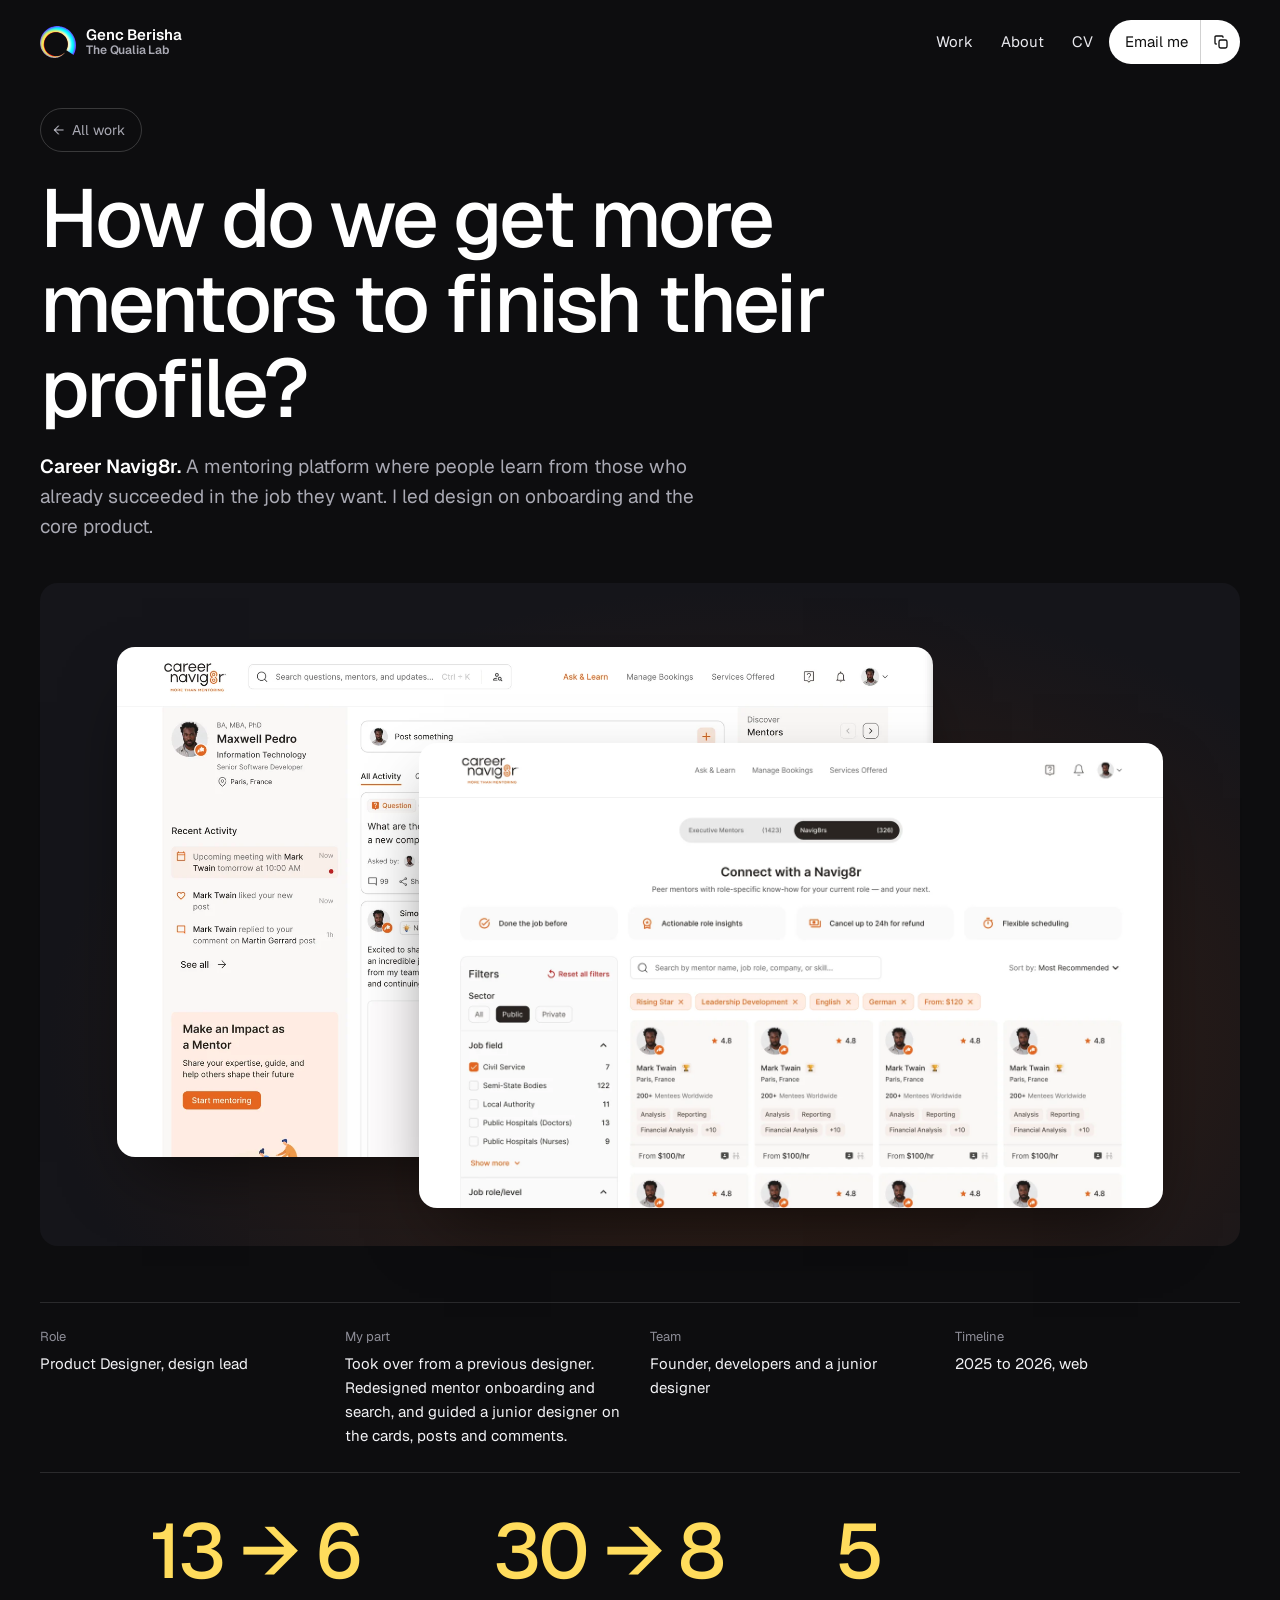
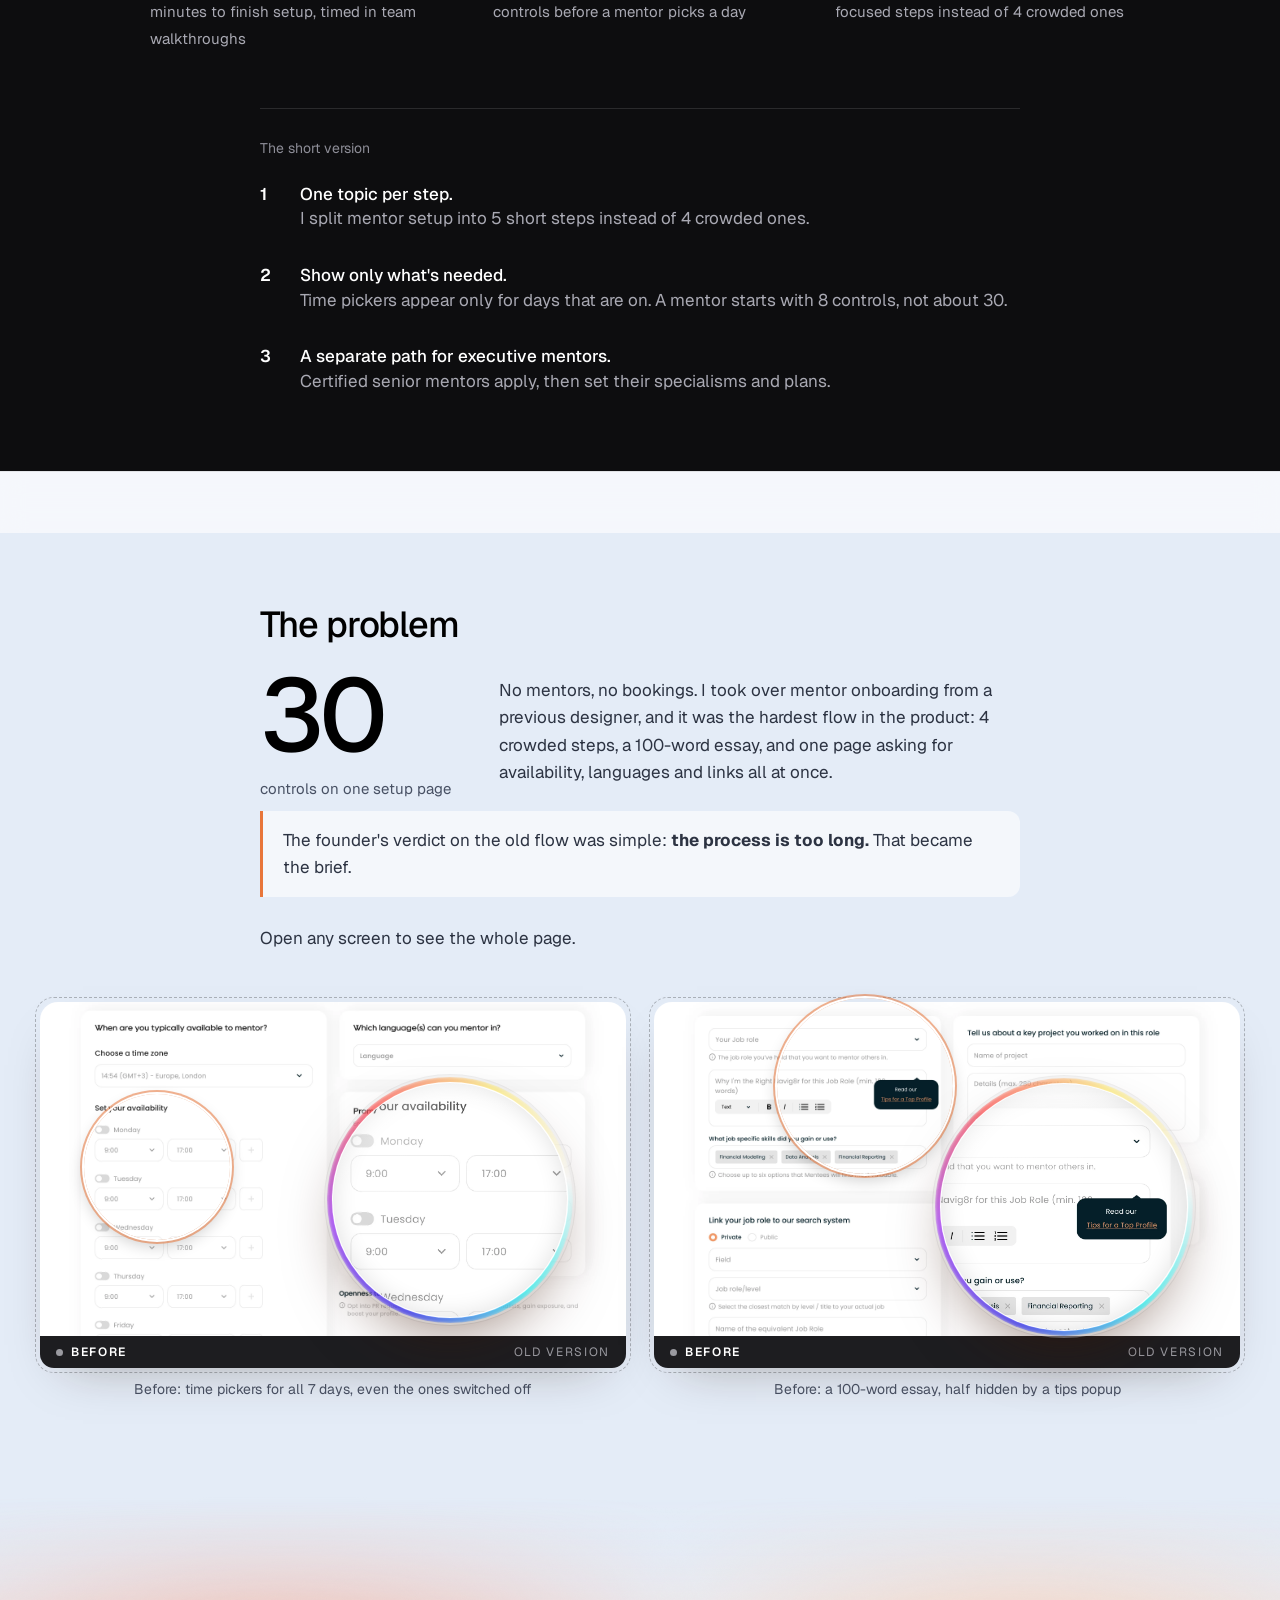
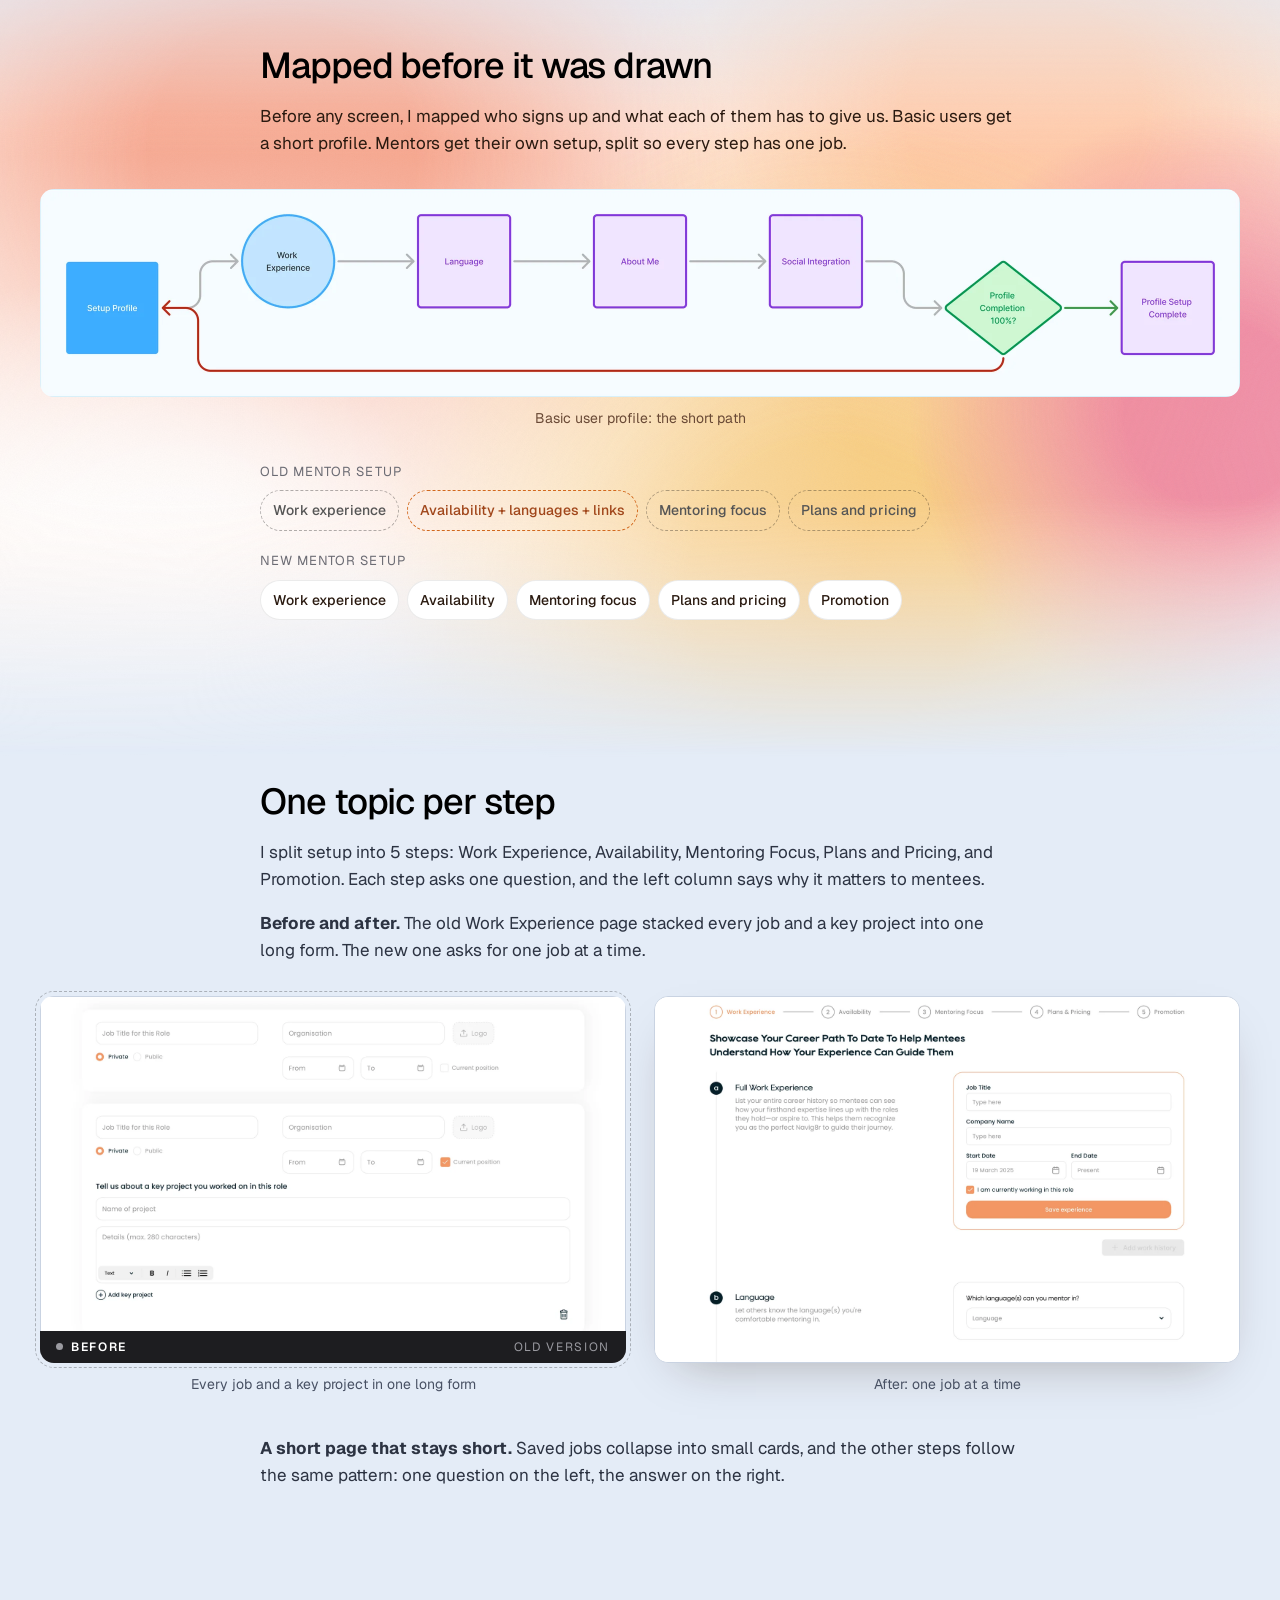
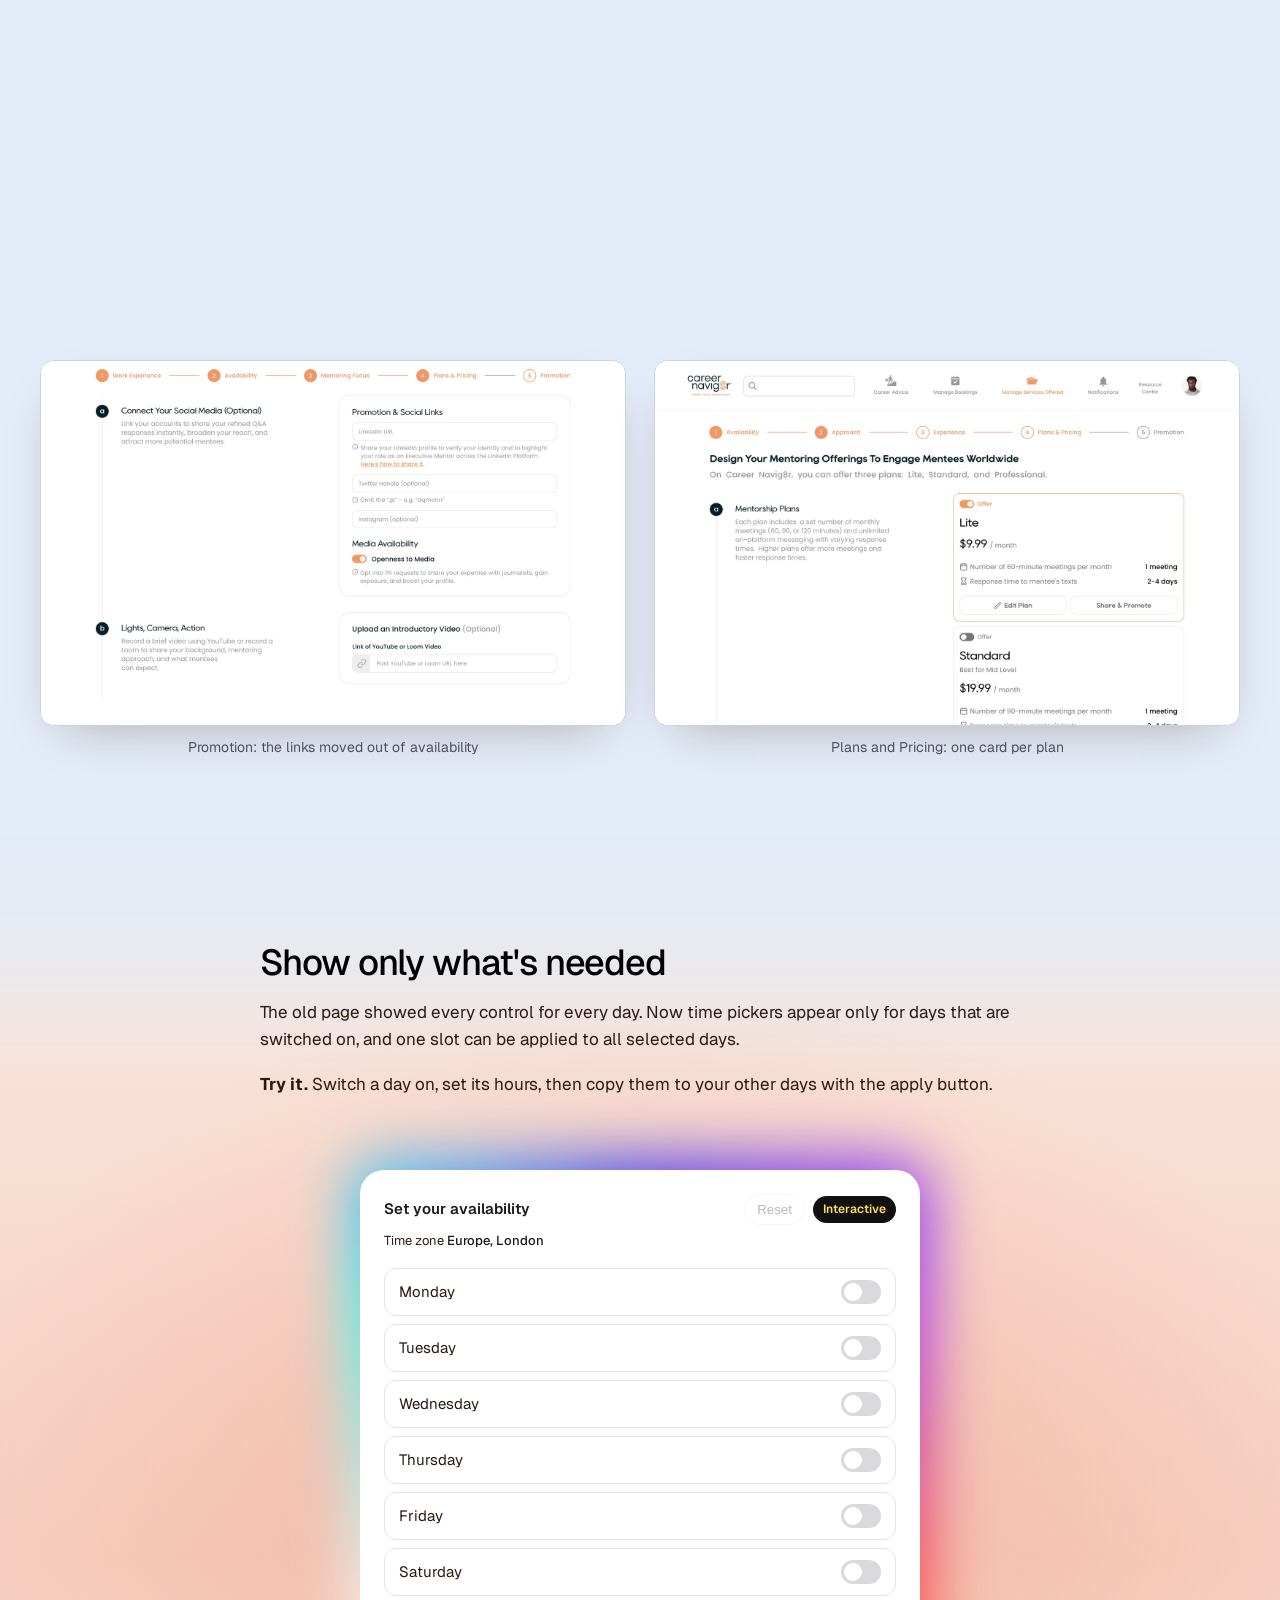
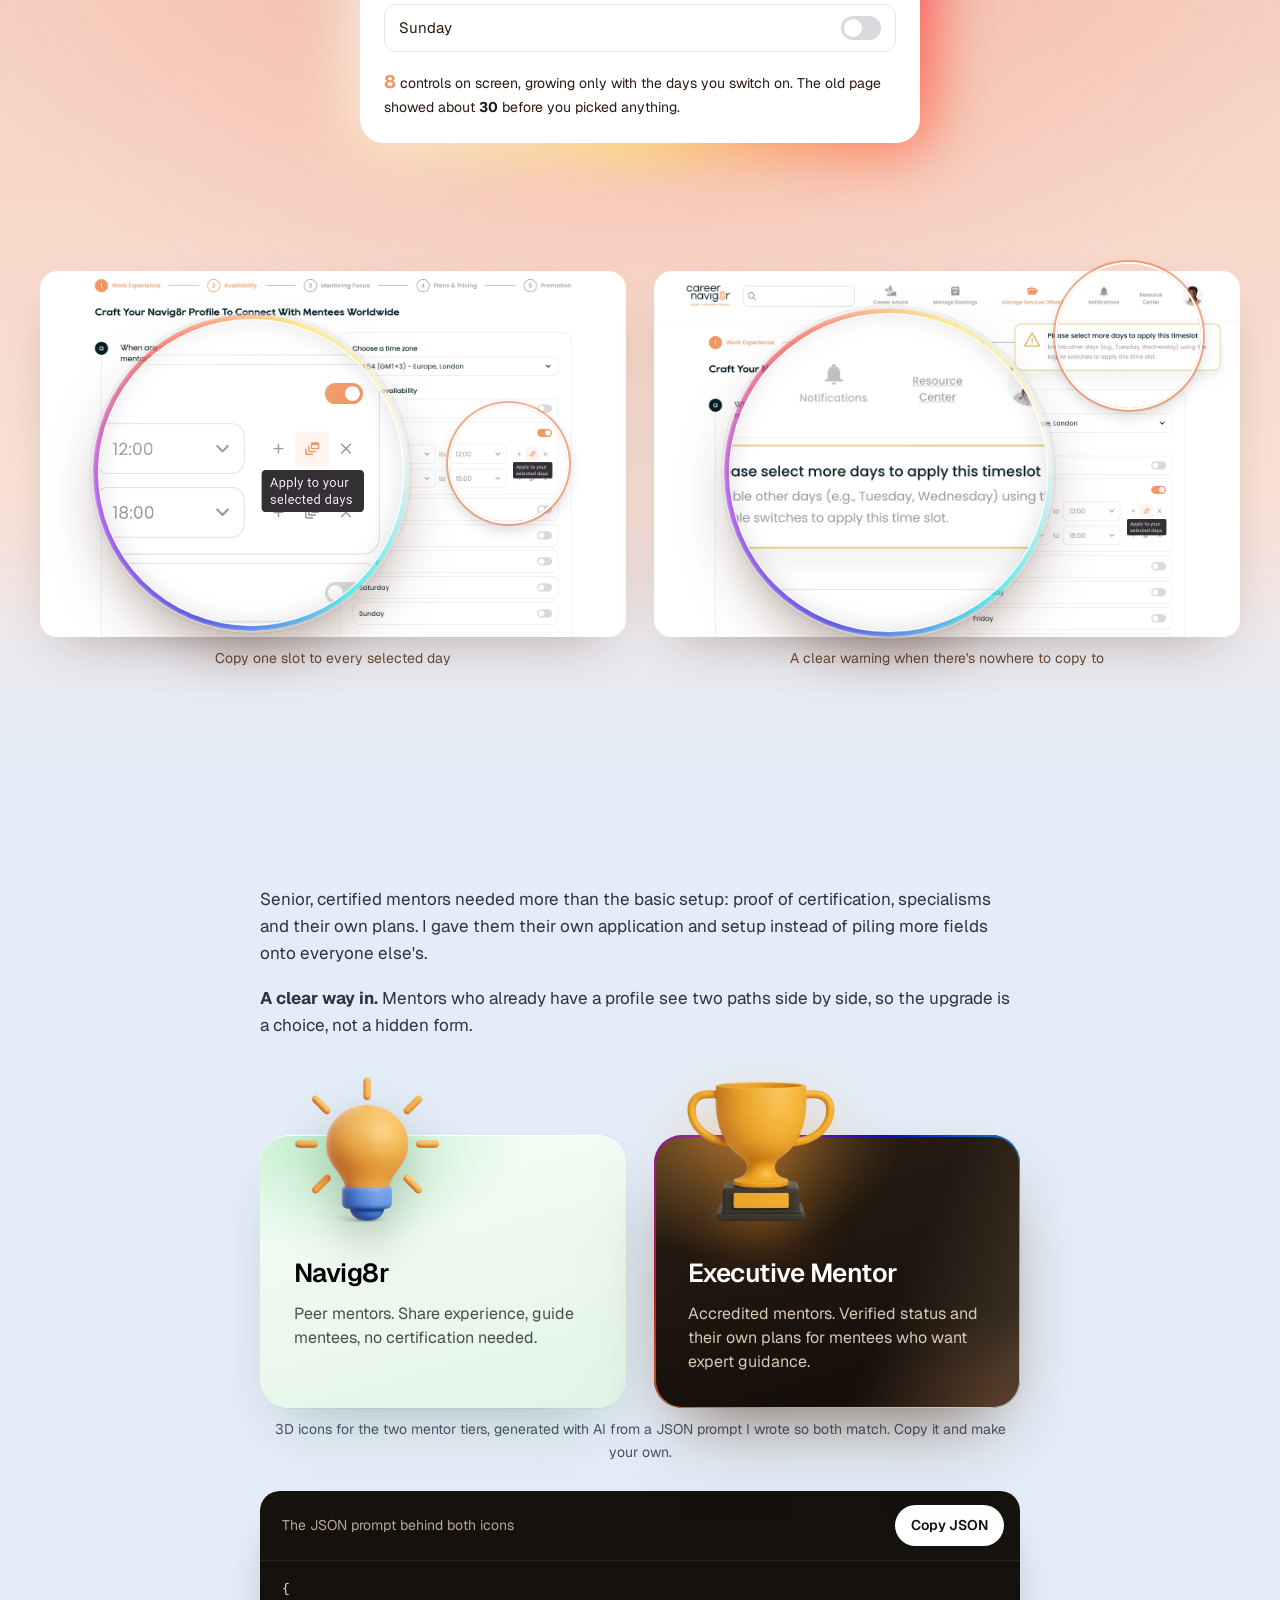
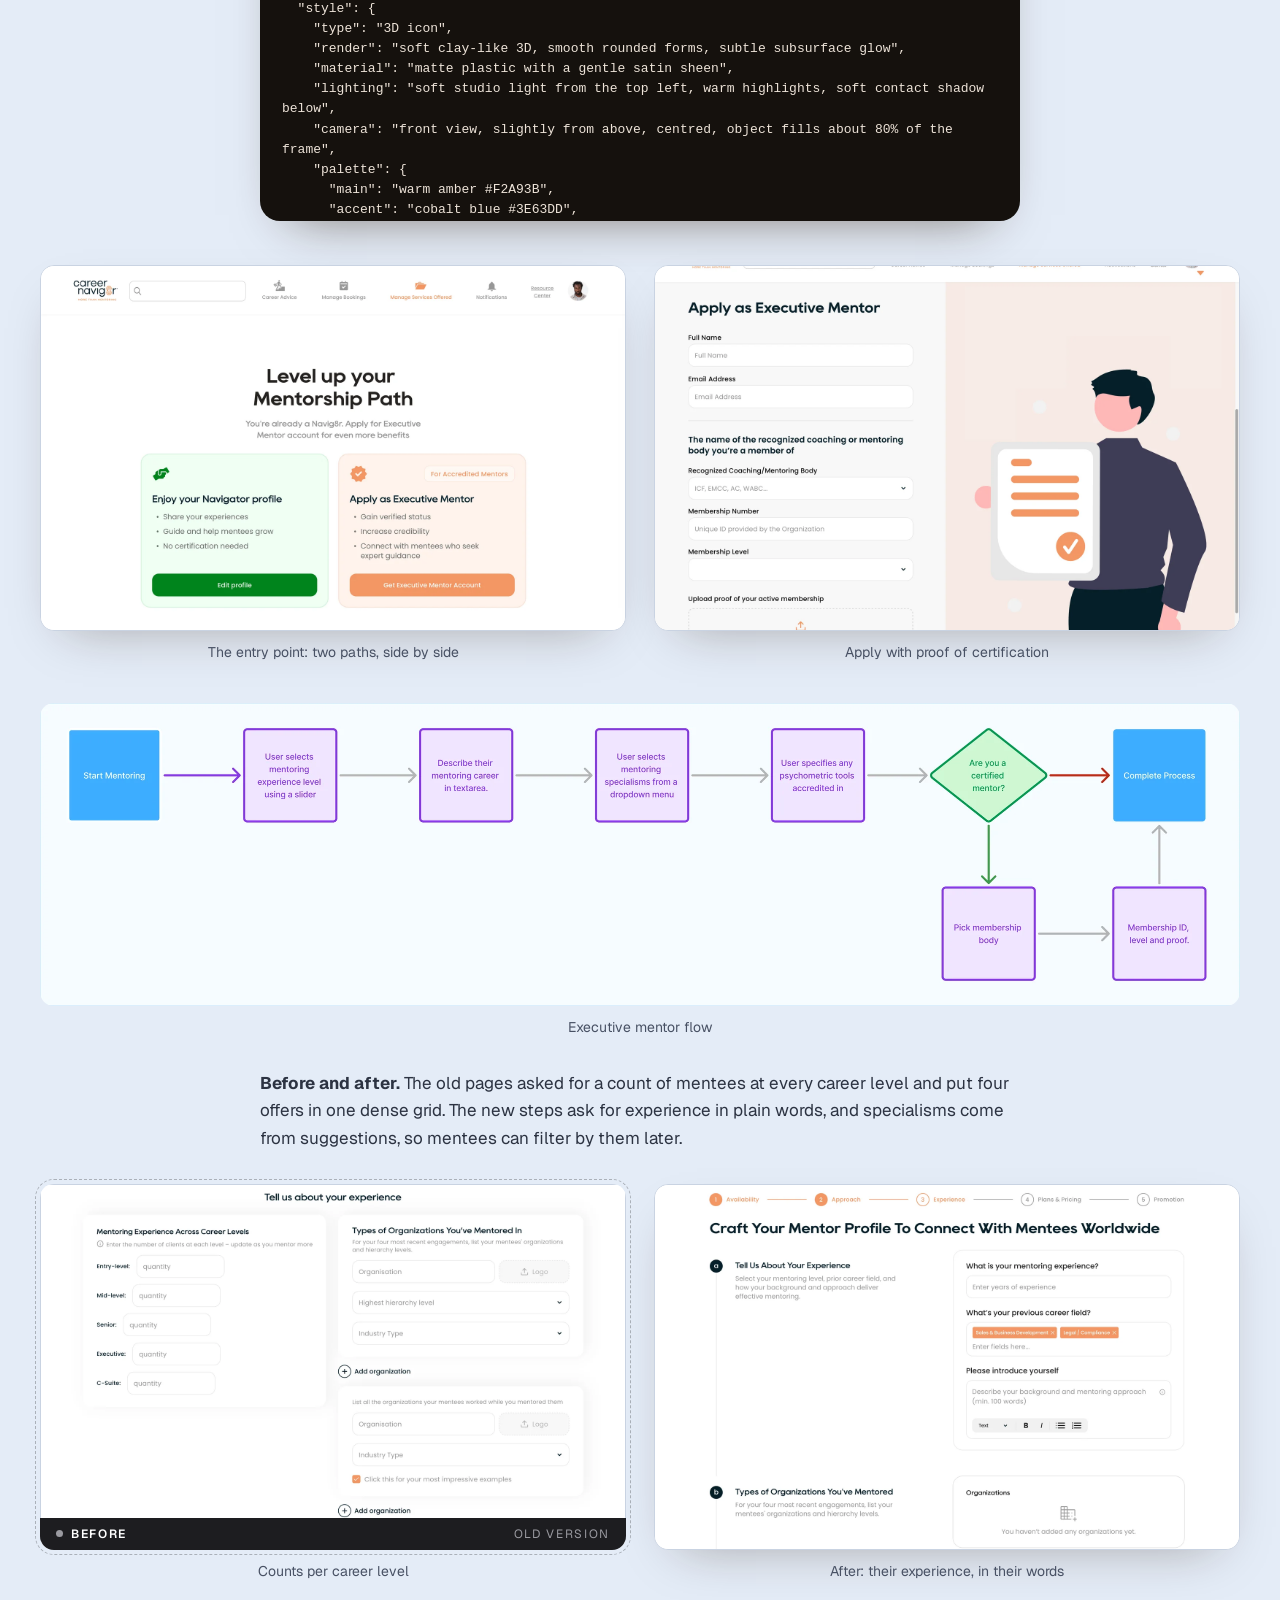
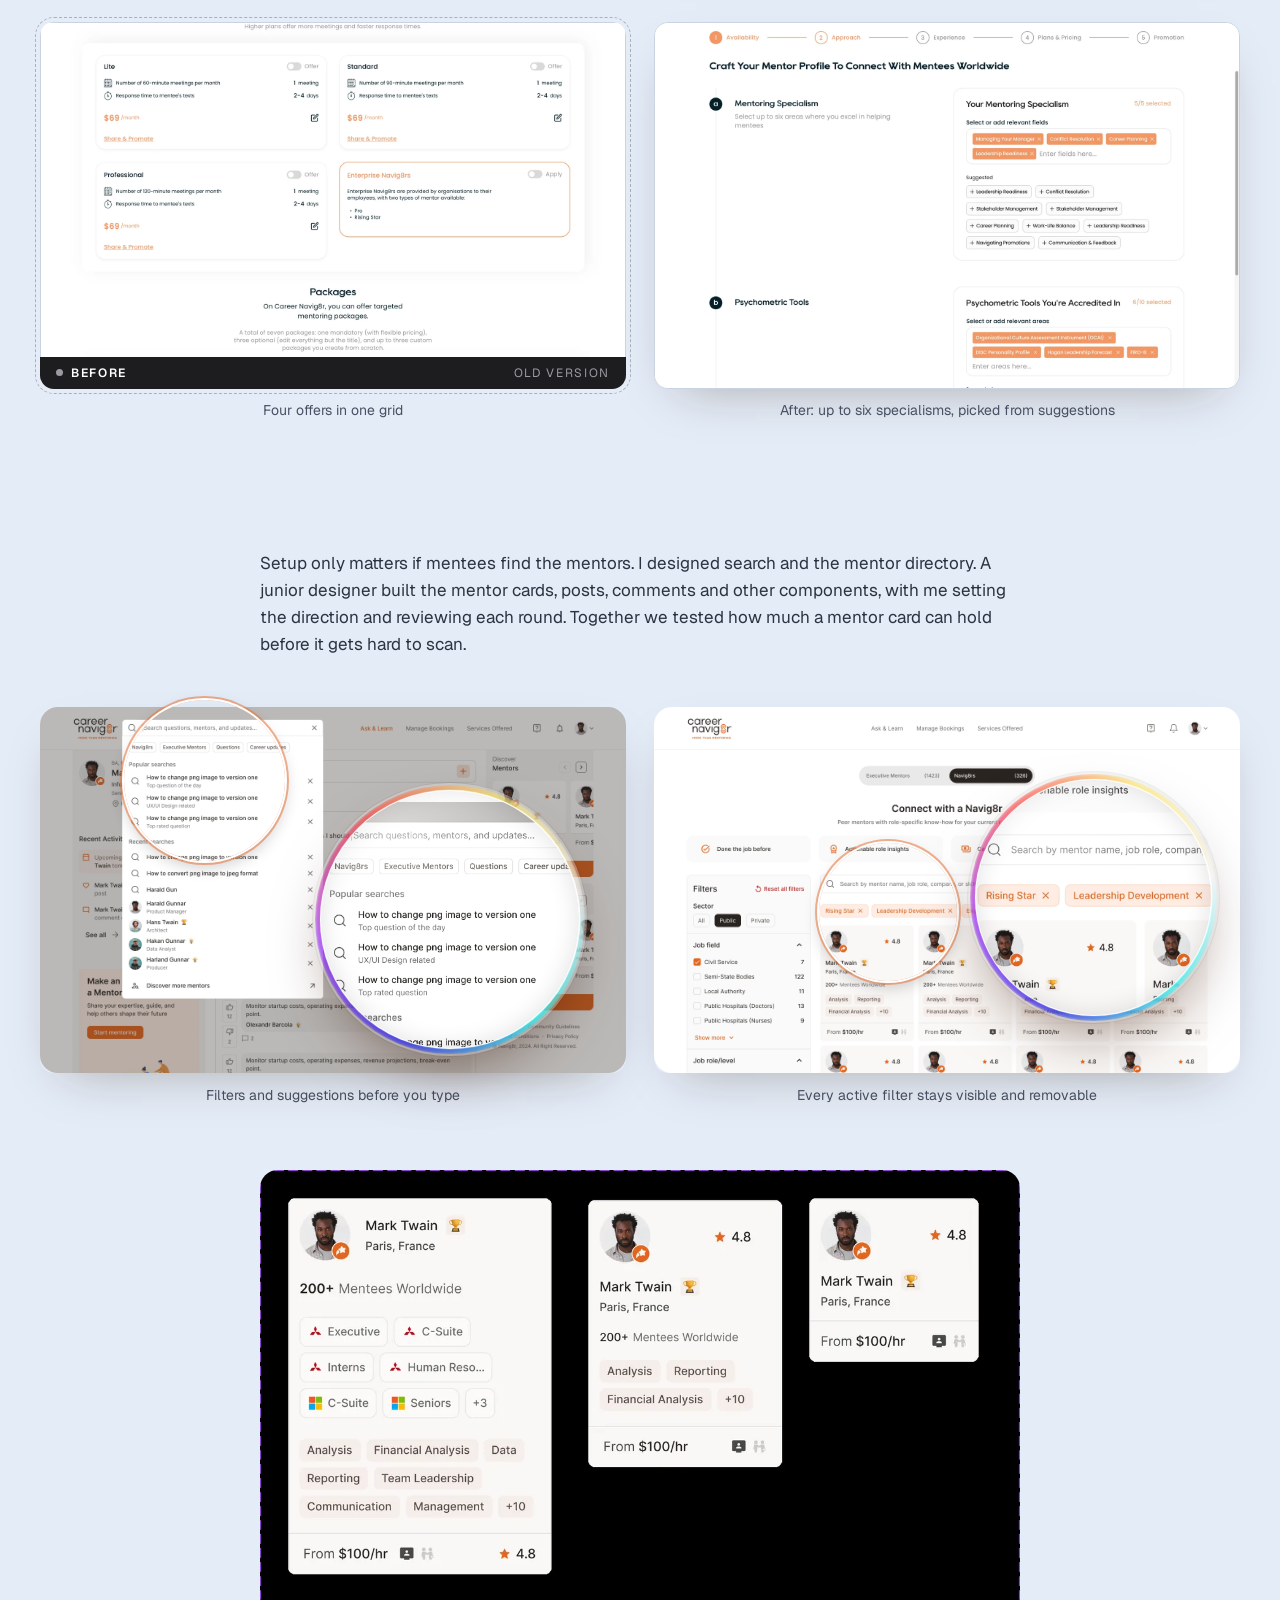
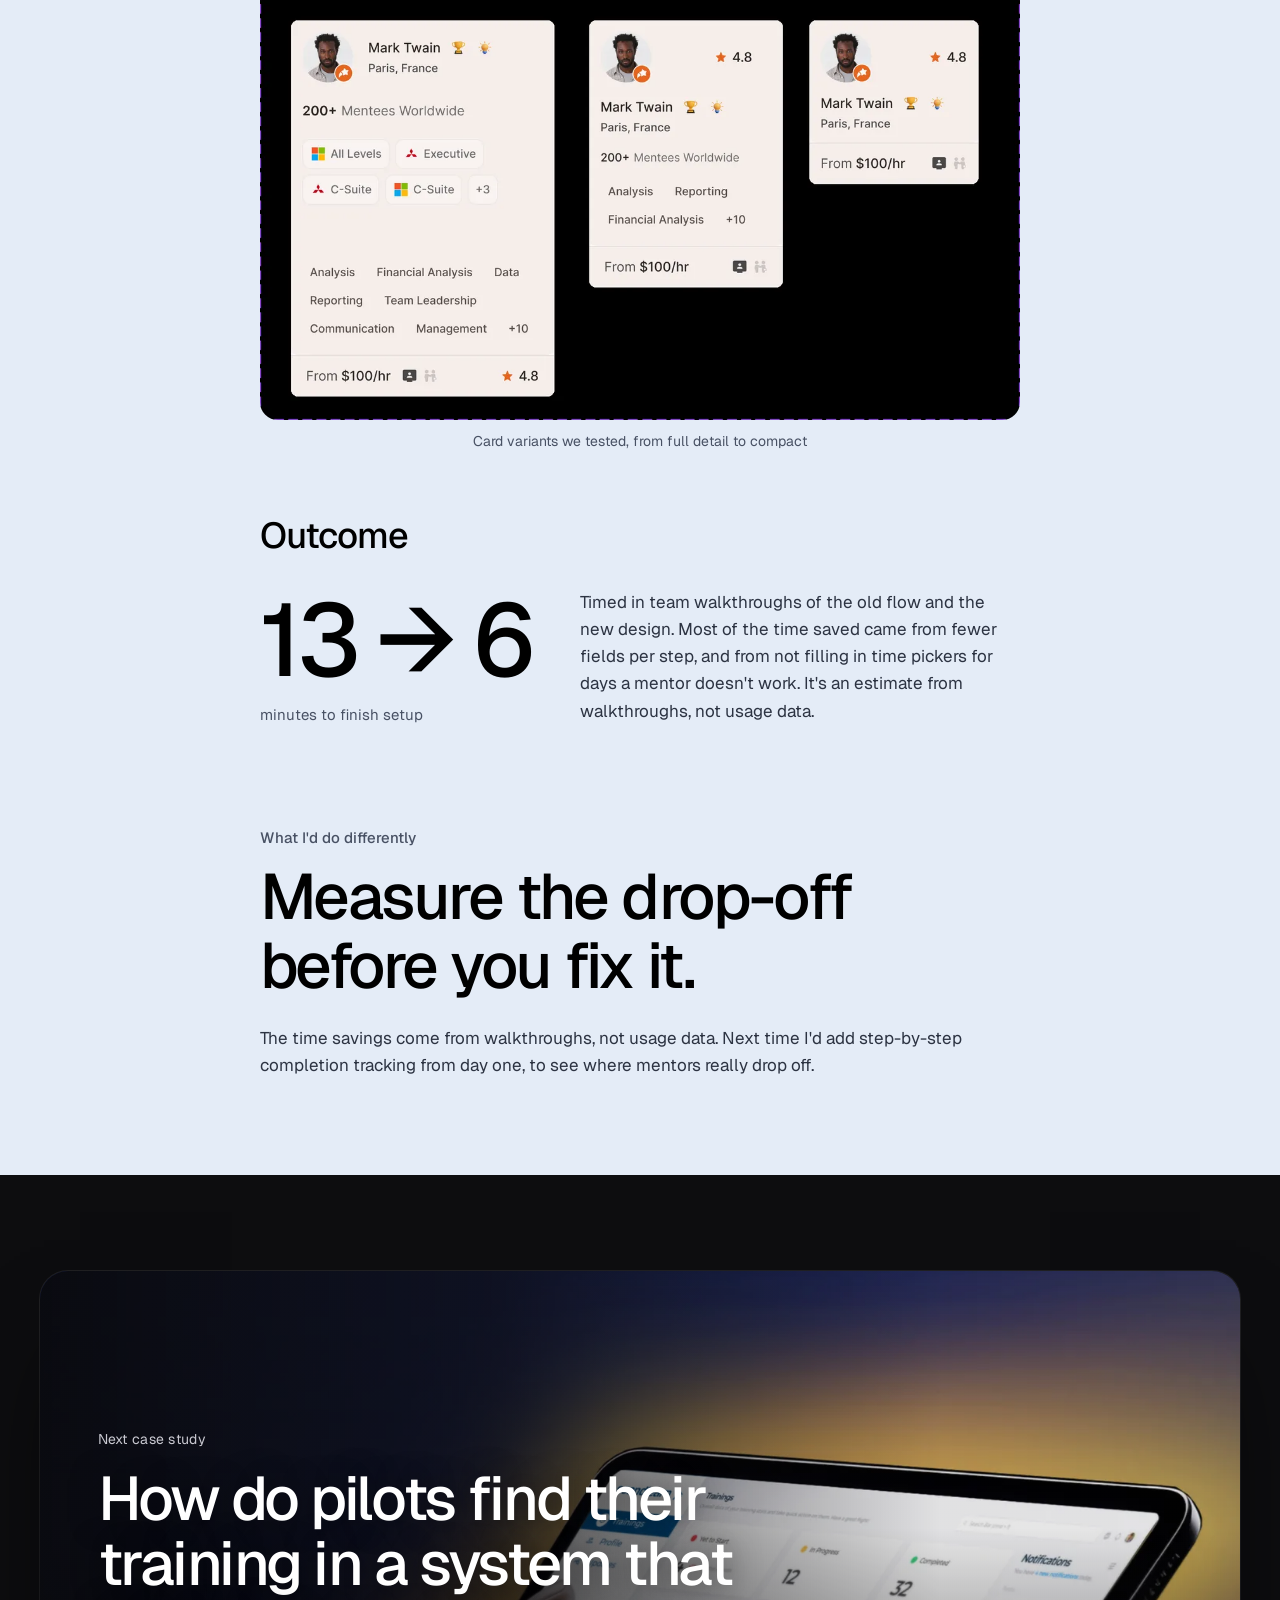
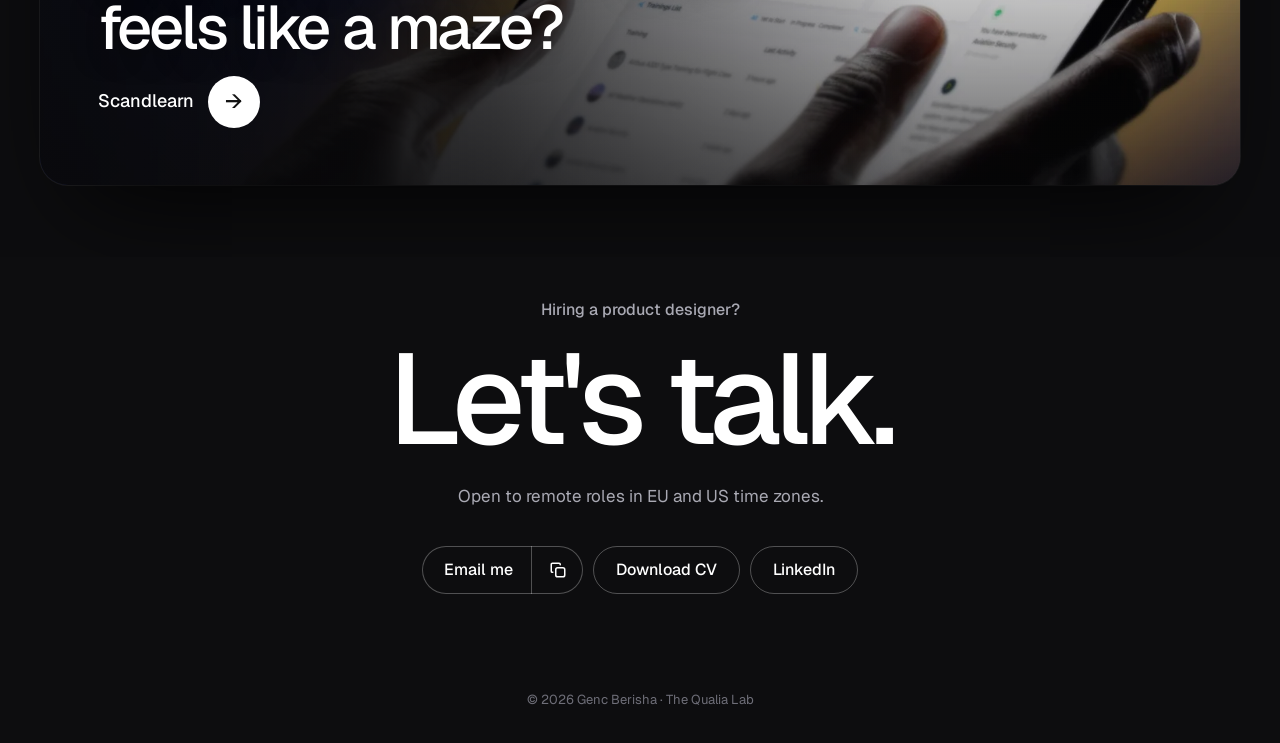
==== commit a6089ce7: "CV links open in a new tab Co-Authored-By: Claude Opus 5.5 <noreply@anthropic.com> Claude-Session: h" ====
--- a/career-navig8r/index.html
+++ b/career-navig8r/index.html
@@ -36,7 +36,7 @@
   <nav aria-label="Main">
     <a href="../#work">Work</a>
     <a href="../#about">About</a>
-    <a href="../genc-berisha-cv.pdf">CV</a>
+    <a href="../genc-berisha-cv.pdf" target="_blank" rel="noopener">CV</a>
     <span class="msplit nav-split"><a class="nav-cta" href="mailto:gencberisha3@gmail.com">Email me</a><button type="button" class="m-copy" data-copy="gencberisha3@gmail.com" aria-label="Copy email address" title="Copy email address"><svg class="i-copy" width="16" height="16" viewBox="0 0 24 24" fill="none" stroke="currentColor" stroke-width="2" stroke-linecap="round" stroke-linejoin="round" aria-hidden="true"><rect x="9" y="9" width="12" height="12" rx="2.5"/><path d="M5 15H4.5A1.5 1.5 0 0 1 3 13.5v-9A1.5 1.5 0 0 1 4.5 3h9A1.5 1.5 0 0 1 15 4.5V5"/></svg><svg class="i-ok" width="16" height="16" viewBox="0 0 24 24" fill="none" stroke="currentColor" stroke-width="2.4" stroke-linecap="round" stroke-linejoin="round" aria-hidden="true"><path d="M5 12.5l4.5 4.5L19 7.5"/></svg><span class="cta-tip" aria-live="polite"></span></button></span>
   </nav>
 </header>
@@ -85,7 +85,7 @@
 }</code></pre></div></figure><div class="phones two desk"><figure><img src="../assets/cn2-path.webp" data-full="../assets/full/cn2-path.webp" alt="Level up your Mentorship Path: Enjoy your Navigator profile, or Apply as Executive Mentor for accredited mentors." loading="lazy"><figcaption>The entry point: two paths, side by side</figcaption></figure><figure><img src="../assets/cn2-exec-apply.webp" data-full="../assets/full/cn2-exec-apply.webp" alt="Apply as Executive Mentor: name, email, coaching body, membership number and level, proof upload." loading="lazy"><figcaption>Apply with proof of certification</figcaption></figure></div><figure class="wide"><img src="../assets/cn2-flow-mentor.webp" alt="Flow: executive mentor setup. Experience level, career, specialisms, psychometric tools, then if certified: membership body, ID, level and proof." loading="lazy"><figcaption>Executive mentor flow</figcaption></figure><p><b>Before and after.</b> The old pages asked for a count of mentees at every career level and put four offers in one dense grid. The new steps ask for experience in plain words, and specialisms come from suggestions, so mentees can filter by them later.</p><div class="phones two desk"><figure class="old"><div class="old-shot"><img src="../assets/cn2-b_exec.webp" data-full="../assets/full/cn2-b_exec.webp" alt="The old executive experience page: quantity fields for each career level and a list of organisations." loading="lazy"><p class="old-strip"><span>Before</span><span>Old version</span></p></div><figcaption>Counts per career level</figcaption></figure><figure><img src="../assets/cn2-exec-experience.webp" data-full="../assets/full/cn2-exec-experience.webp" alt="Tell us about your experience: years of mentoring, previous career field, and an introduction." loading="lazy"><figcaption>After: their experience, in their words</figcaption></figure><figure class="old"><div class="old-shot"><img src="../assets/cn2-b_plans.webp" data-full="../assets/full/cn2-b_plans.webp" alt="The old plans page: Lite, Standard, Professional and Enterprise in one grid." loading="lazy"><p class="old-strip"><span>Before</span><span>Old version</span></p></div><figcaption>Four offers in one grid</figcaption></figure><figure><img src="../assets/cn2-exec-specialism.webp" data-full="../assets/full/cn2-exec-specialism.webp" alt="Mentoring Specialism: pick up to six areas, with suggestions, plus psychometric tools." loading="lazy"><figcaption>After: up to six specialisms, picked from suggestions</figcaption></figure></div></section><section id="beyond" class=""><h2>Beyond setup</h2><p>Setup only matters if mentees find the mentors. I designed search and the mentor directory. A junior designer built the mentor cards, posts, comments and other components, with me setting the direction and reviewing each round. Together we tested how much a mentor card can hold before it gets hard to scan.</p><div class="lp-row"><figure class="lp-fig"><div class="lp" style="--x:0.28;--y:0.2;--lx:0.7;--ly:0.58;--d:44;--z:1.6;--img:url(../assets/cn2-search-hi.webp)"><img src="../assets/cn2-search-hi.webp" data-full="../assets/full/cn2-search.webp" alt="Search overlay with filters for Navig8rs, Executive Mentors, Questions and Career updates, plus popular and recent searches. The magnifier shows the filter chips and the first suggestions." loading="lazy"><span class="lp-ring" aria-hidden="true"></span><span class="lp-lens" aria-hidden="true"></span></div><figcaption>Filters and suggestions before you type</figcaption></figure><figure class="lp-fig"><div class="lp" style="--x:0.4;--y:0.56;--lx:0.75;--ly:0.52;--d:40;--z:1.7;--img:url(../assets/cn2-public-hi.webp)"><img src="../assets/cn2-public-hi.webp" data-full="../assets/full/cn2-public.webp" alt="Connect with a Navig8r: directory with sector, job field and level filters, active filter chips and mentor cards. The magnifier shows the active filter chips, each one removable." loading="lazy"><span class="lp-ring" aria-hidden="true"></span><span class="lp-lens" aria-hidden="true"></span></div><figcaption>Every active filter stays visible and removable</figcaption></figure></div><figure class=""><img src="../assets/cn-cards.webp" alt="Mentor card variants, from a full card with levels and skills to a compact one with name, rating and price." loading="lazy"><figcaption>Card variants we tested, from full detail to compact</figcaption></figure></section><section id="outcome" class=""><h2>Outcome</h2><div class="split"><p class="big-stat">13 → 6<small>minutes to finish setup</small></p><p>Timed in team walkthroughs of the old flow and the new design. Most of the time saved came from fewer fields per step, and from not filling in time pickers for days a mentor doesn't work. It's an estimate from walkthroughs, not usage data.</p></div></section><section class="lesson"><h2>What I'd do differently</h2><p class="lesson-big">Measure the drop-off before you fix it.</p><p>The time savings come from walkthroughs, not usage data. Next time I'd add step-by-step completion tracking from day one, to see where mentors really drop off.</p></section></article>
   <a class="next" href="../scandlearn/"><span class="next-text"><span class="next-k">Next case study</span><b>How do pilots find their training in a system that feels like a maze?</b><em>Scandlearn<i aria-hidden="true">→</i></em></span><span class="next-img"><img src="../assets/thumb-scandlearn.webp" alt="" loading="lazy"></span></a>
 </main>
-<footer class="contact close"><div class="close-in"><p class="close-k">Hiring a product designer?</p><h2>Let's talk.</h2><p class="close-sub">Open to remote roles in EU and US time zones.</p><div class="close-ctas"><span class="cta-split"><a class="cta-y" href="mailto:gencberisha3@gmail.com">Email me</a><button type="button" class="cta-copy" data-copy="gencberisha3@gmail.com" aria-label="Copy email address" title="Copy email address"><svg class="i-copy" width="18" height="18" viewBox="0 0 24 24" fill="none" stroke="currentColor" stroke-width="2" stroke-linecap="round" stroke-linejoin="round" aria-hidden="true"><rect x="9" y="9" width="12" height="12" rx="2.5"/><path d="M5 15H4.5A1.5 1.5 0 0 1 3 13.5v-9A1.5 1.5 0 0 1 4.5 3h9A1.5 1.5 0 0 1 15 4.5V5"/></svg><svg class="i-ok" width="18" height="18" viewBox="0 0 24 24" fill="none" stroke="currentColor" stroke-width="2.4" stroke-linecap="round" stroke-linejoin="round" aria-hidden="true"><path d="M5 12.5l4.5 4.5L19 7.5"/></svg><span class="cta-tip" aria-live="polite"></span></button></span><a class="cta-o" href="../genc-berisha-cv.pdf">Download CV</a><a class="cta-o" href="https://www.linkedin.com/in/genc-berisha">LinkedIn</a></div><p class="fine">© 2026 Genc Berisha · The Qualia Lab</p></div><div class="close-lines" aria-hidden="true"></div></footer>
+<footer class="contact close"><div class="close-in"><p class="close-k">Hiring a product designer?</p><h2>Let's talk.</h2><p class="close-sub">Open to remote roles in EU and US time zones.</p><div class="close-ctas"><span class="cta-split"><a class="cta-y" href="mailto:gencberisha3@gmail.com">Email me</a><button type="button" class="cta-copy" data-copy="gencberisha3@gmail.com" aria-label="Copy email address" title="Copy email address"><svg class="i-copy" width="18" height="18" viewBox="0 0 24 24" fill="none" stroke="currentColor" stroke-width="2" stroke-linecap="round" stroke-linejoin="round" aria-hidden="true"><rect x="9" y="9" width="12" height="12" rx="2.5"/><path d="M5 15H4.5A1.5 1.5 0 0 1 3 13.5v-9A1.5 1.5 0 0 1 4.5 3h9A1.5 1.5 0 0 1 15 4.5V5"/></svg><svg class="i-ok" width="18" height="18" viewBox="0 0 24 24" fill="none" stroke="currentColor" stroke-width="2.4" stroke-linecap="round" stroke-linejoin="round" aria-hidden="true"><path d="M5 12.5l4.5 4.5L19 7.5"/></svg><span class="cta-tip" aria-live="polite"></span></button></span><a class="cta-o" href="../genc-berisha-cv.pdf" target="_blank" rel="noopener">Download CV</a><a class="cta-o" href="https://www.linkedin.com/in/genc-berisha">LinkedIn</a></div><p class="fine">© 2026 Genc Berisha · The Qualia Lab</p></div><div class="close-lines" aria-hidden="true"></div></footer>
 <script src="../case.js?v=202611200909"></script>
 <script src="../poke.js?v=202611191305" defer></script>
 <script src="../cursors.js?v=202611241442" defer></script>
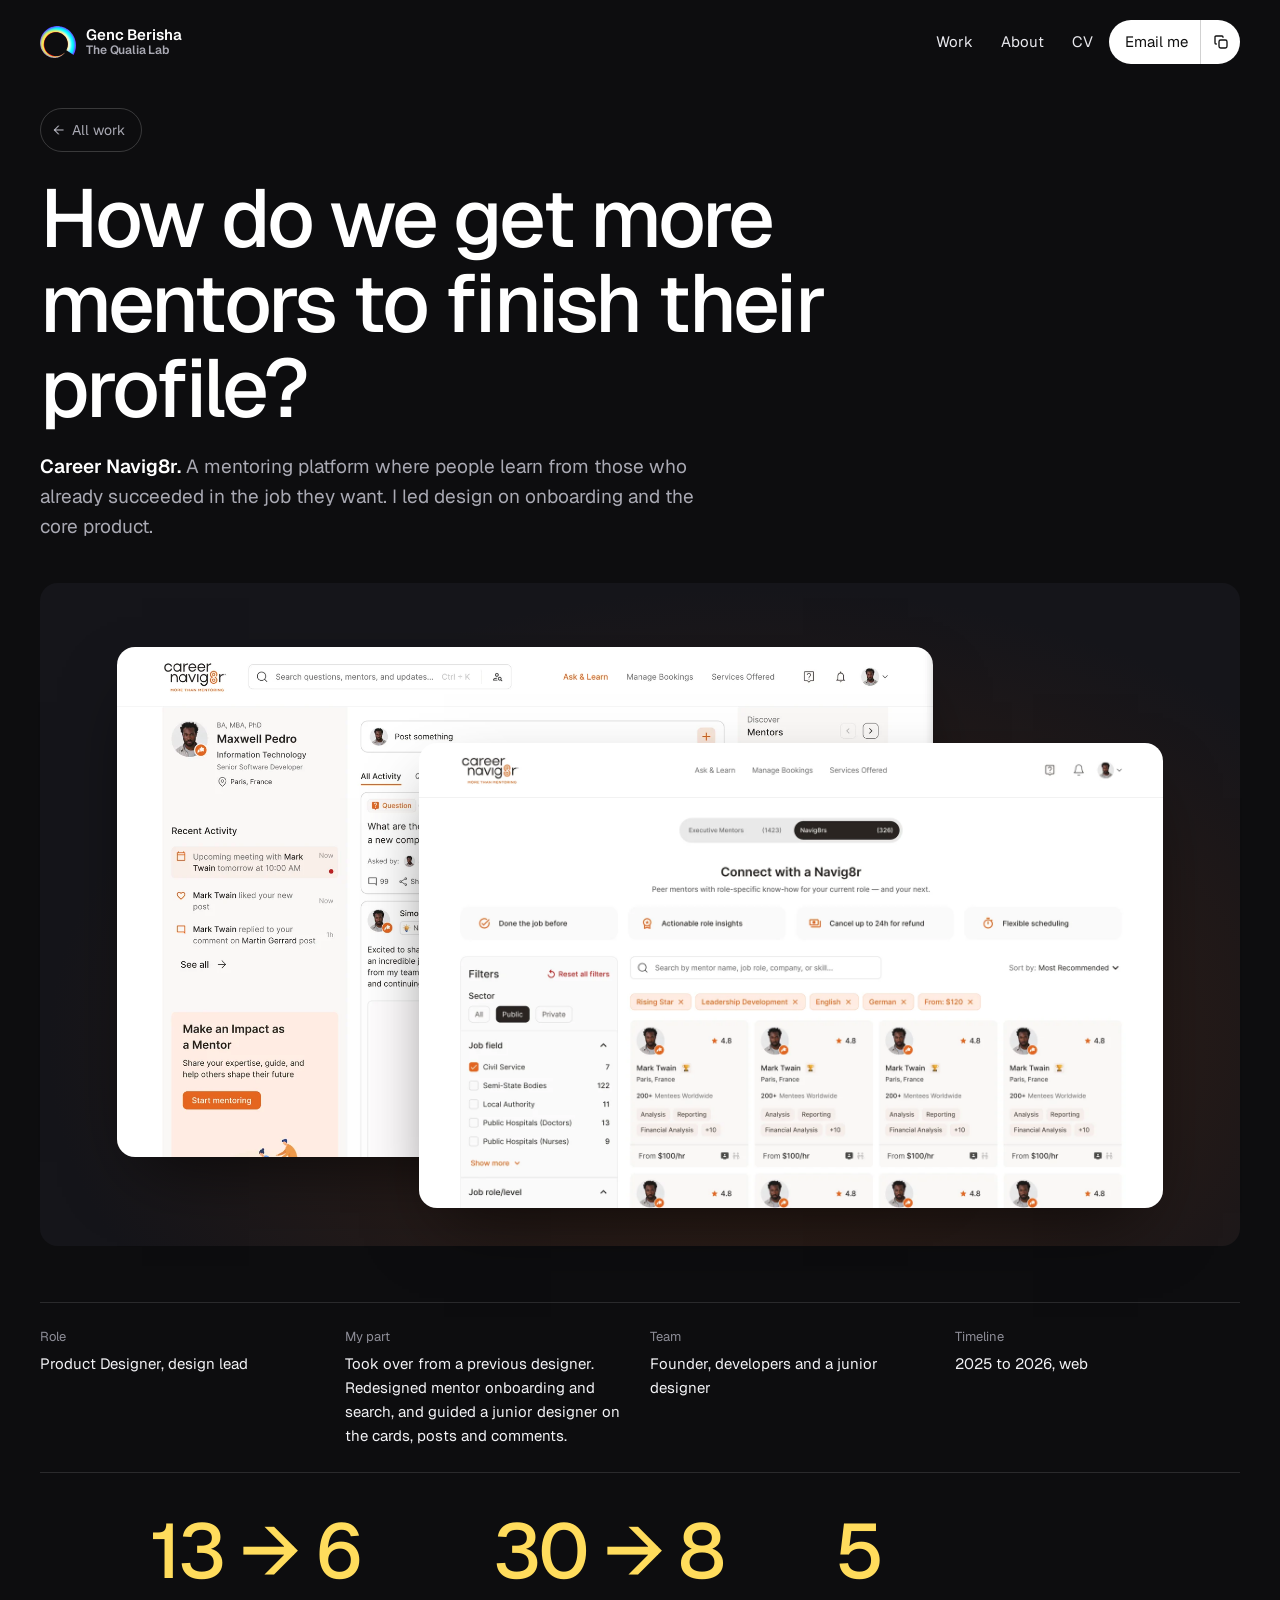
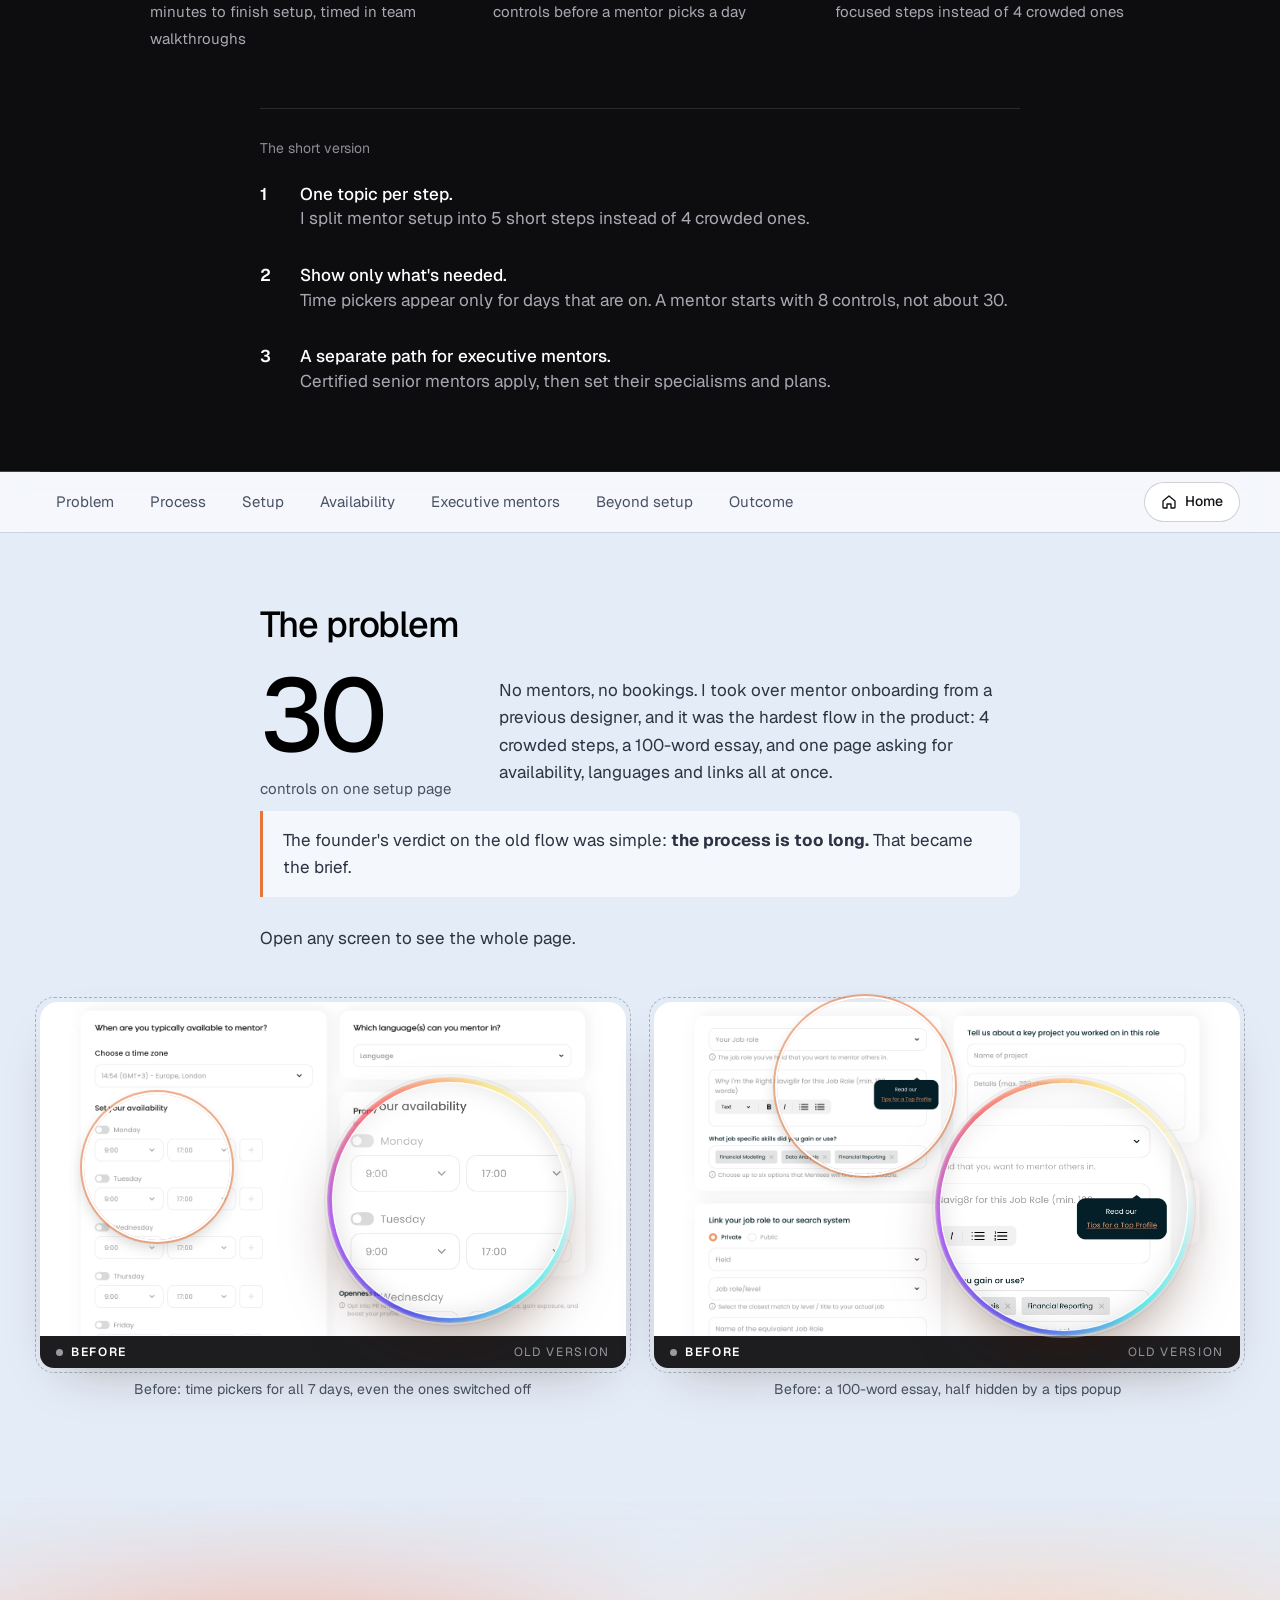
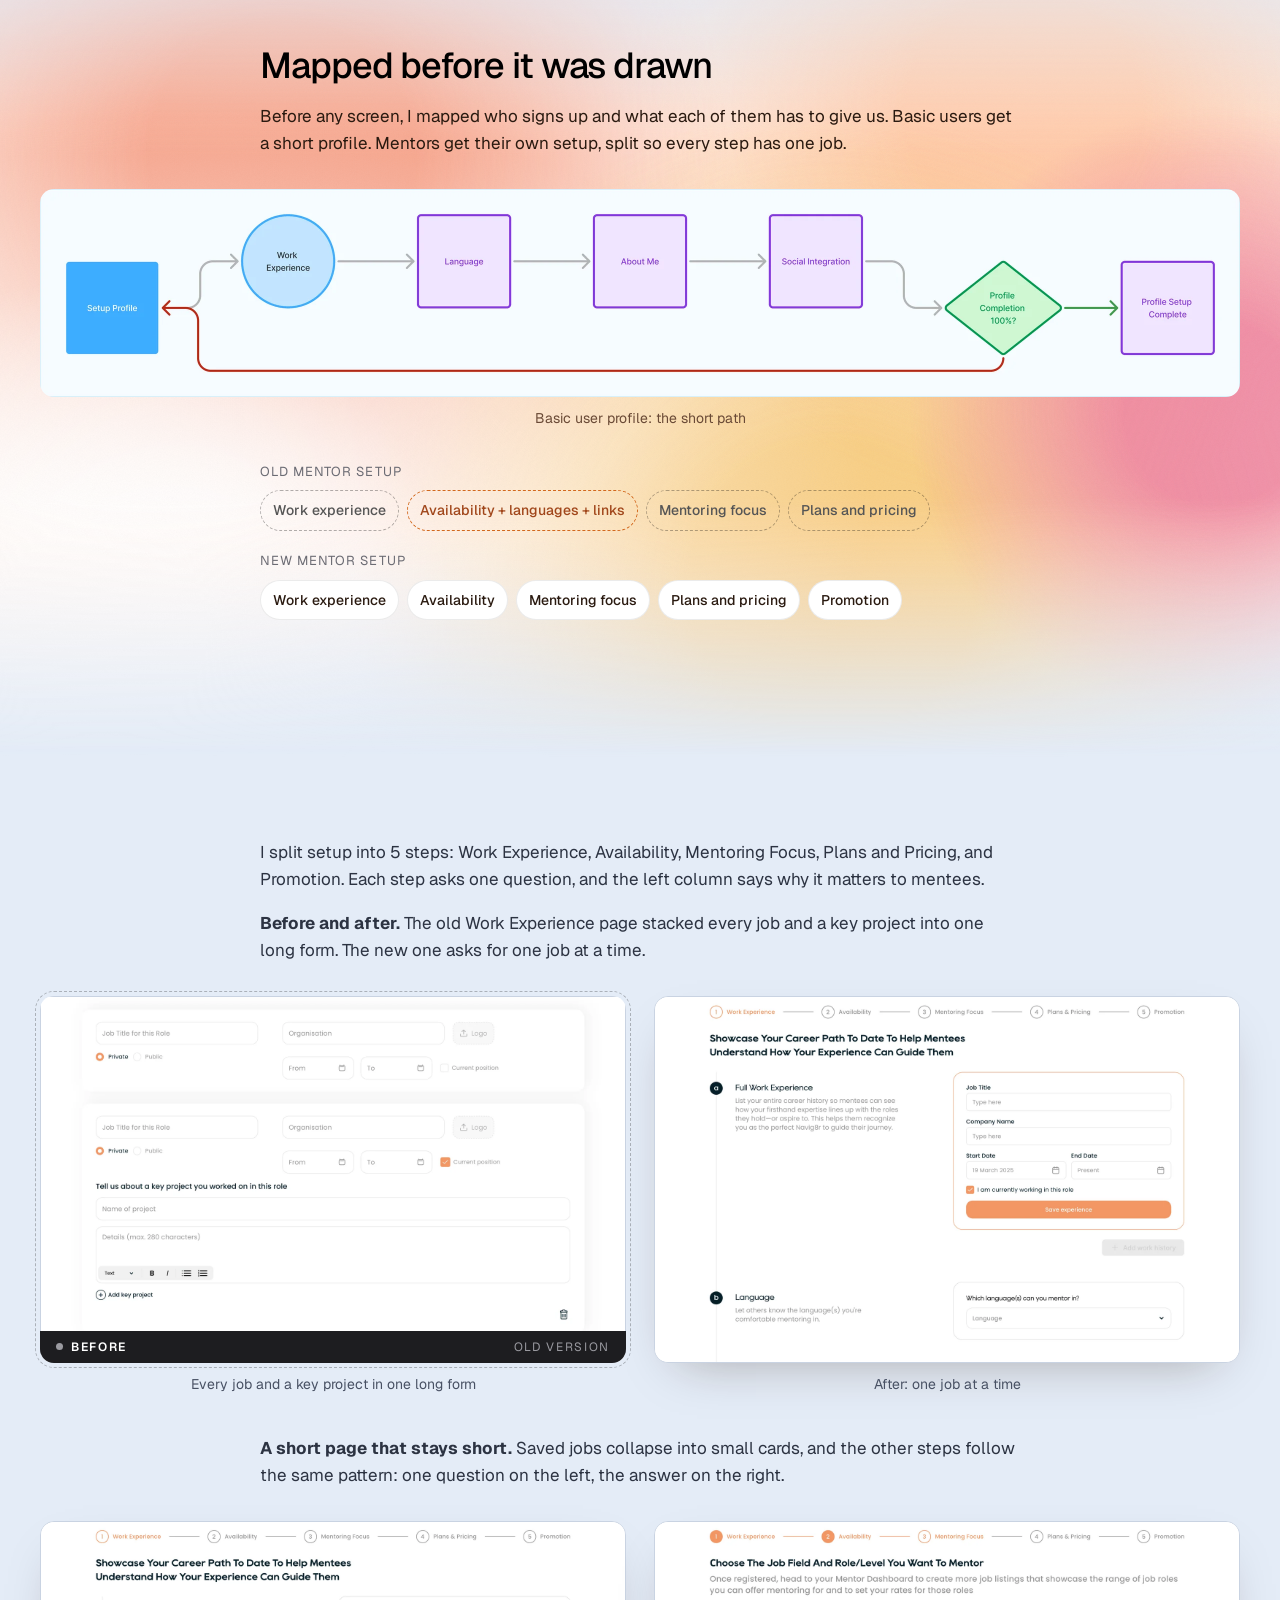
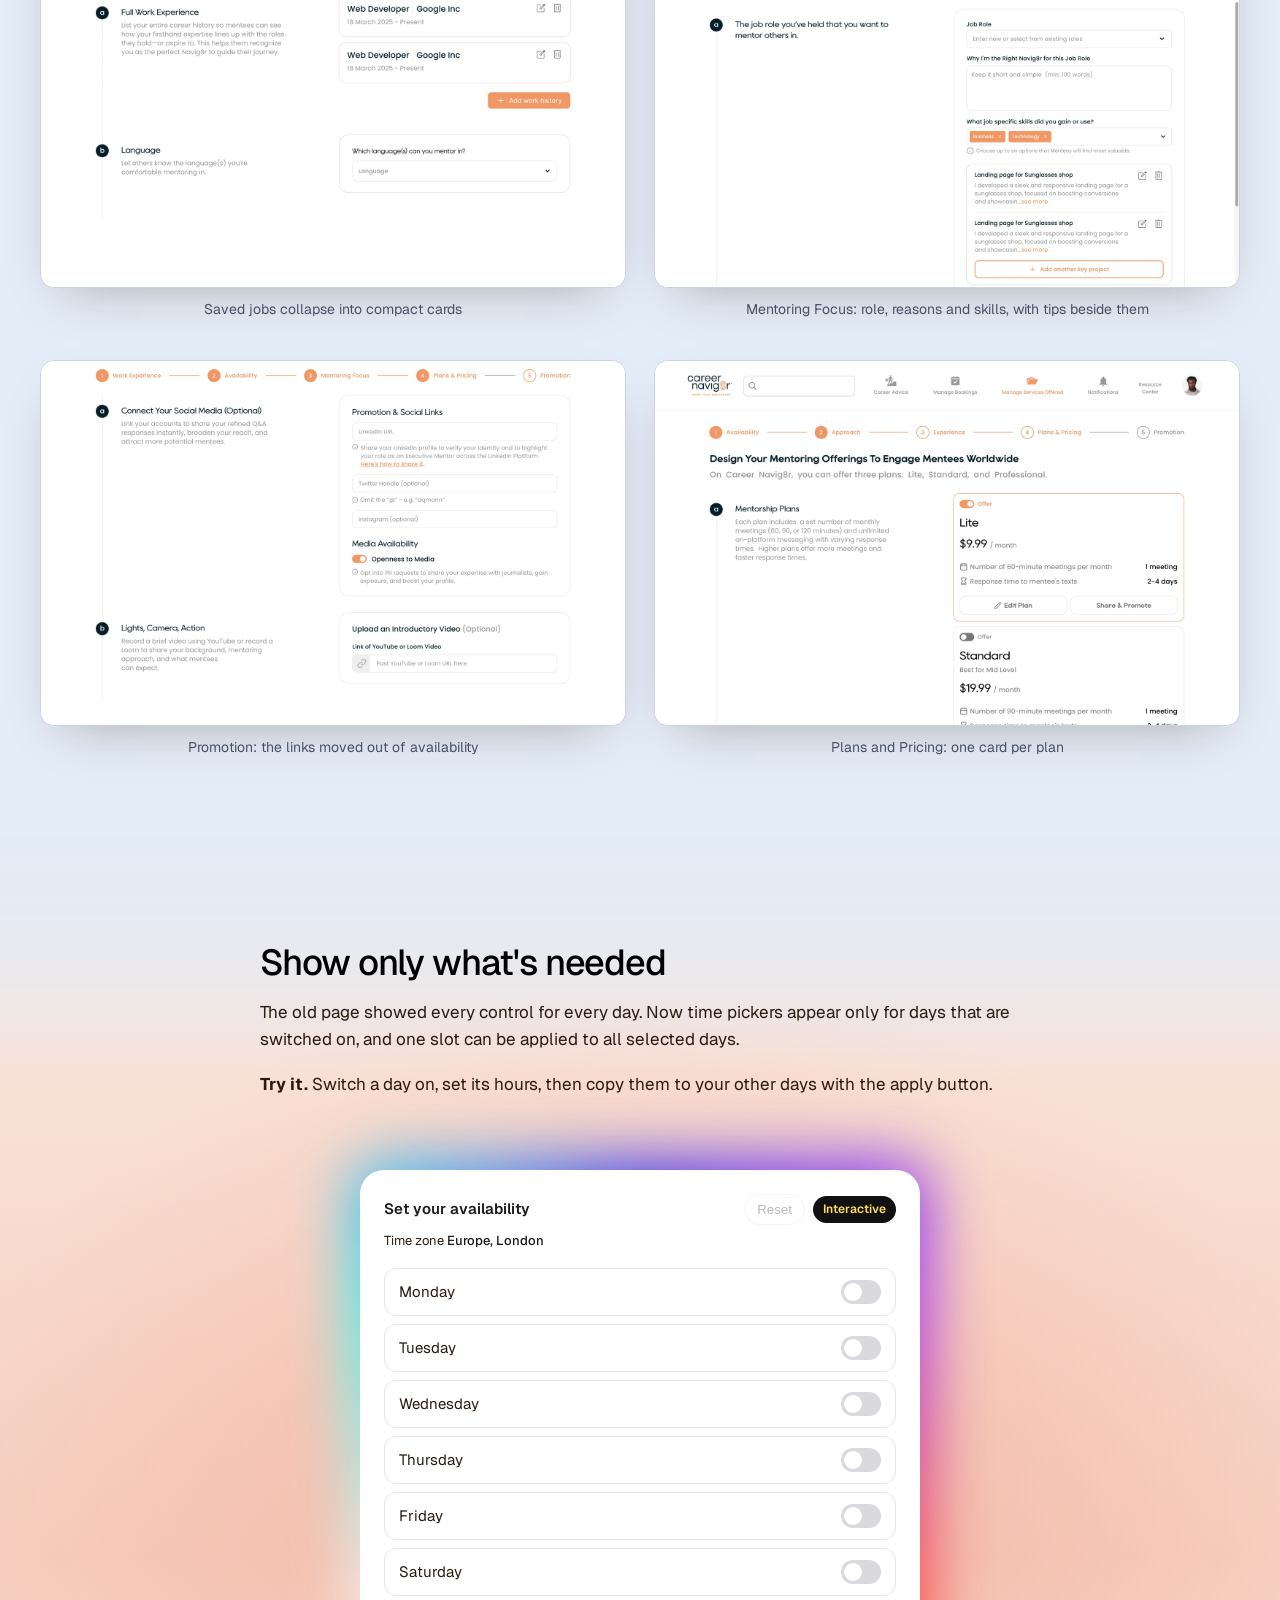
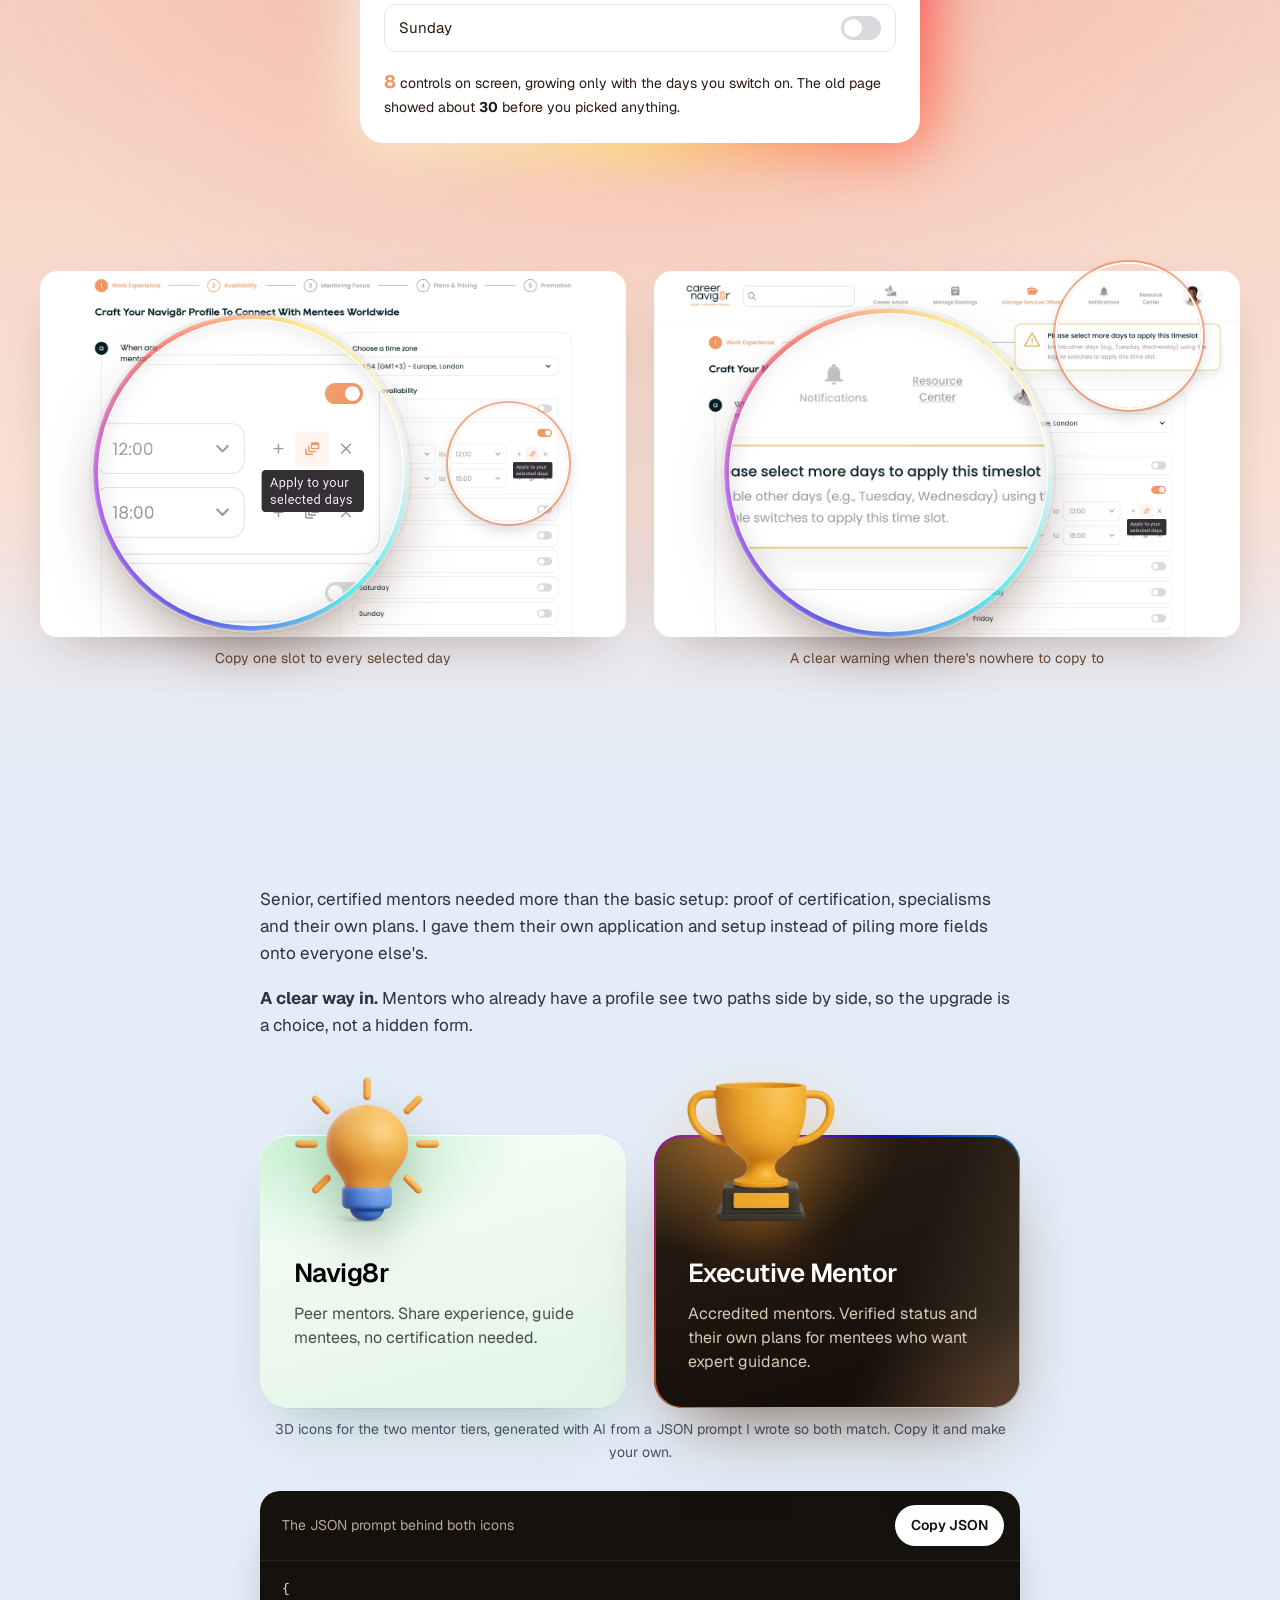
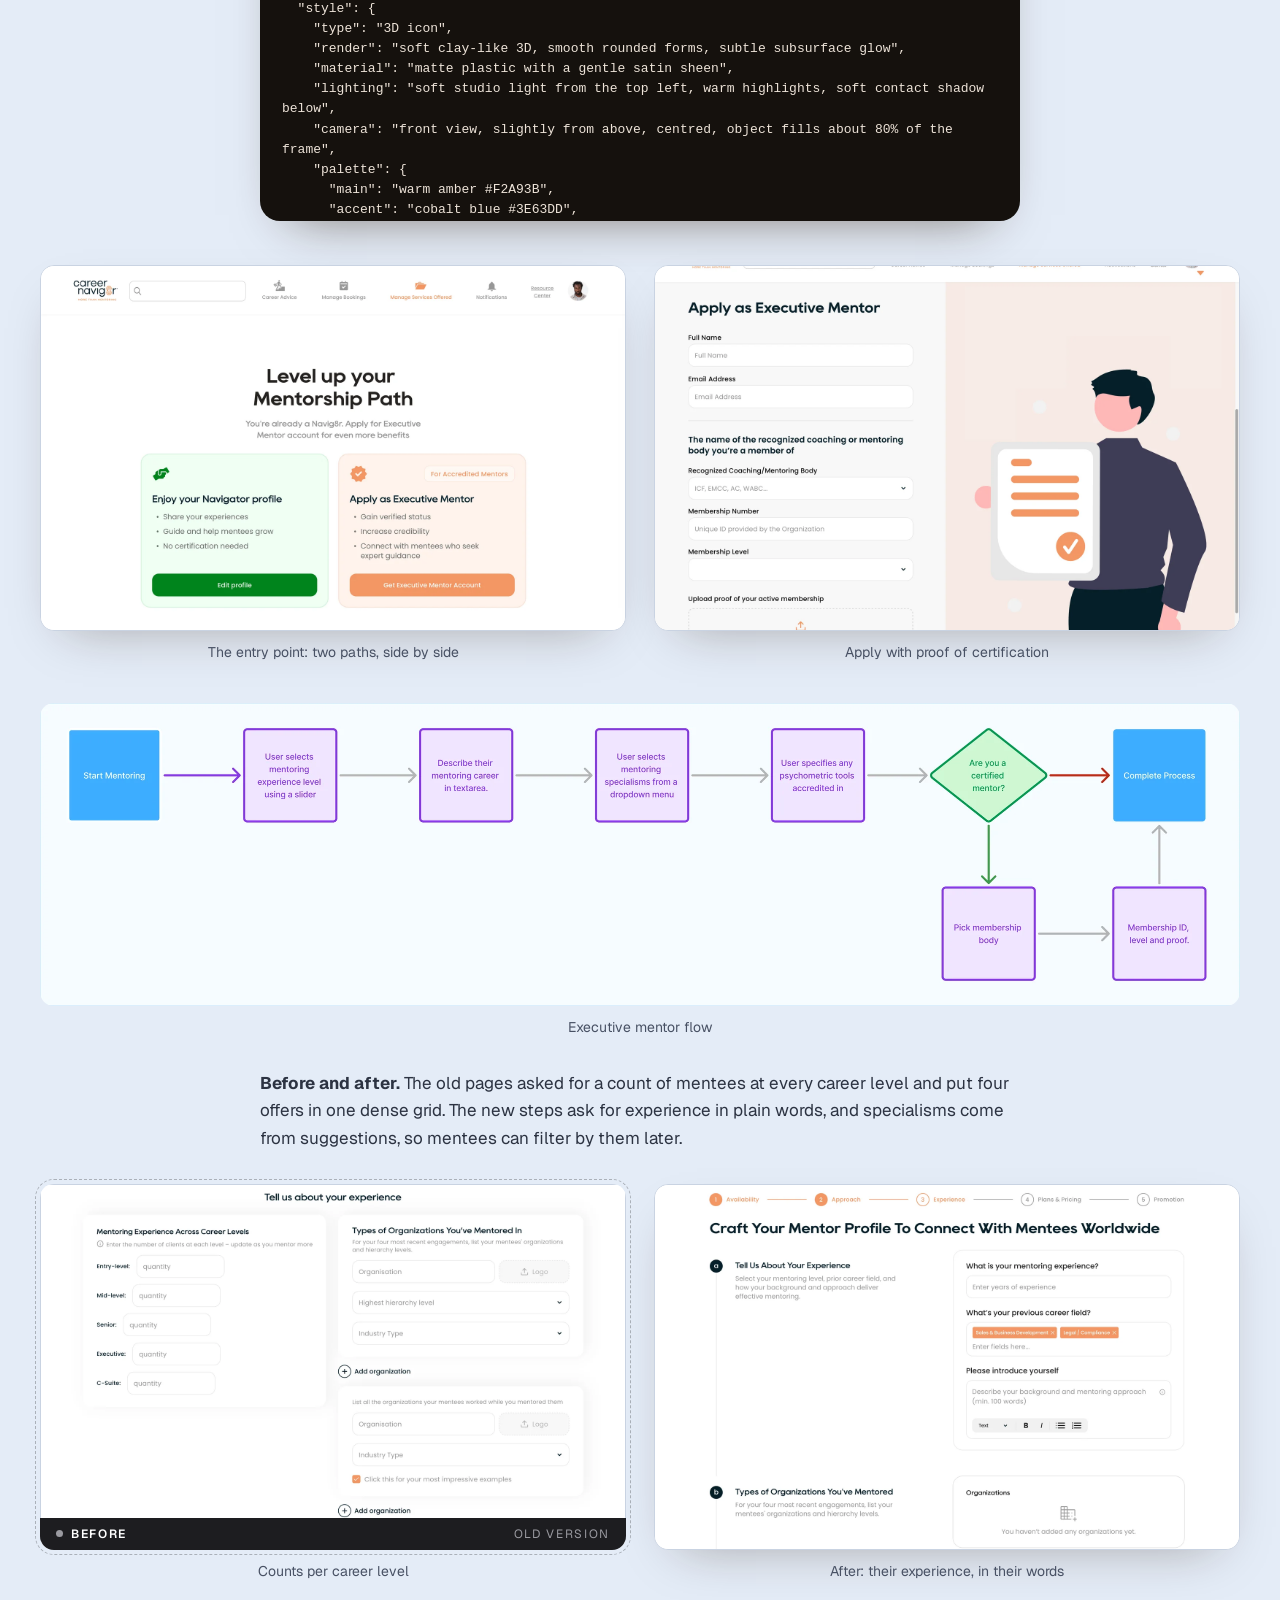
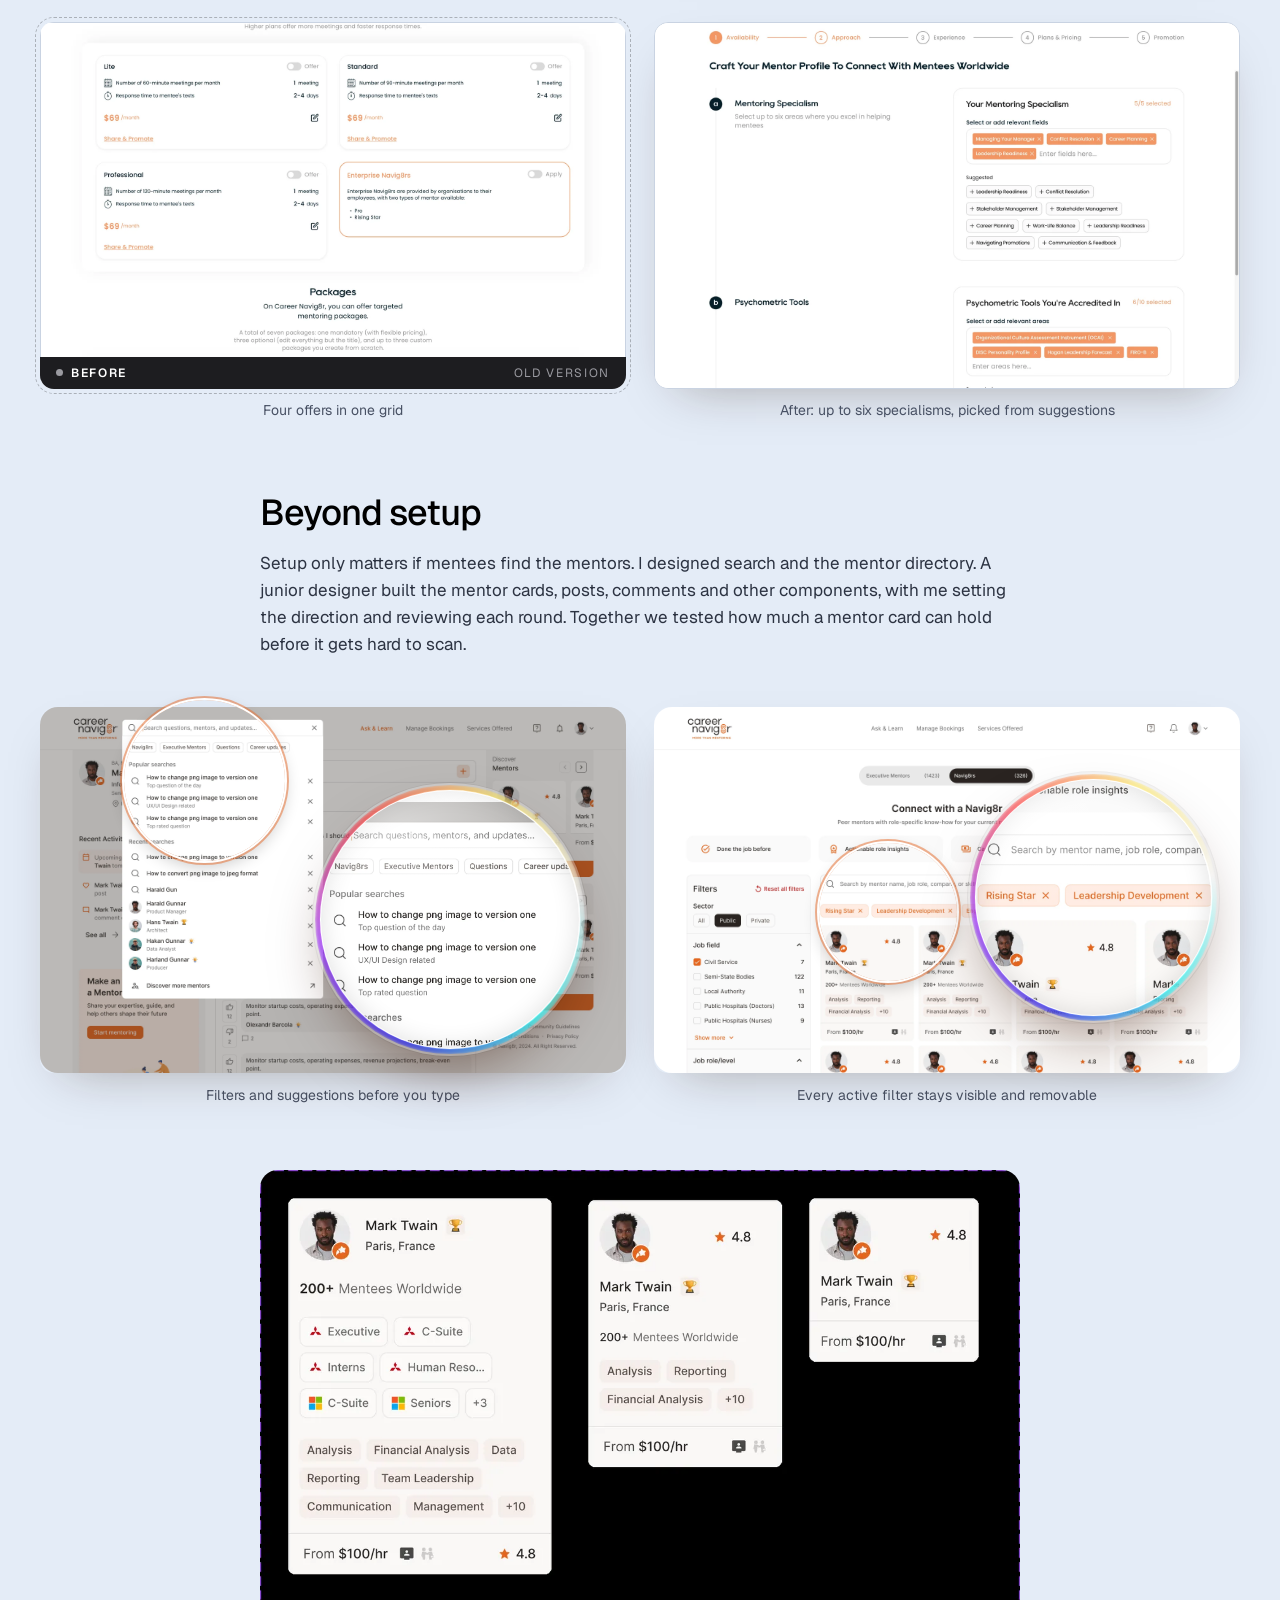
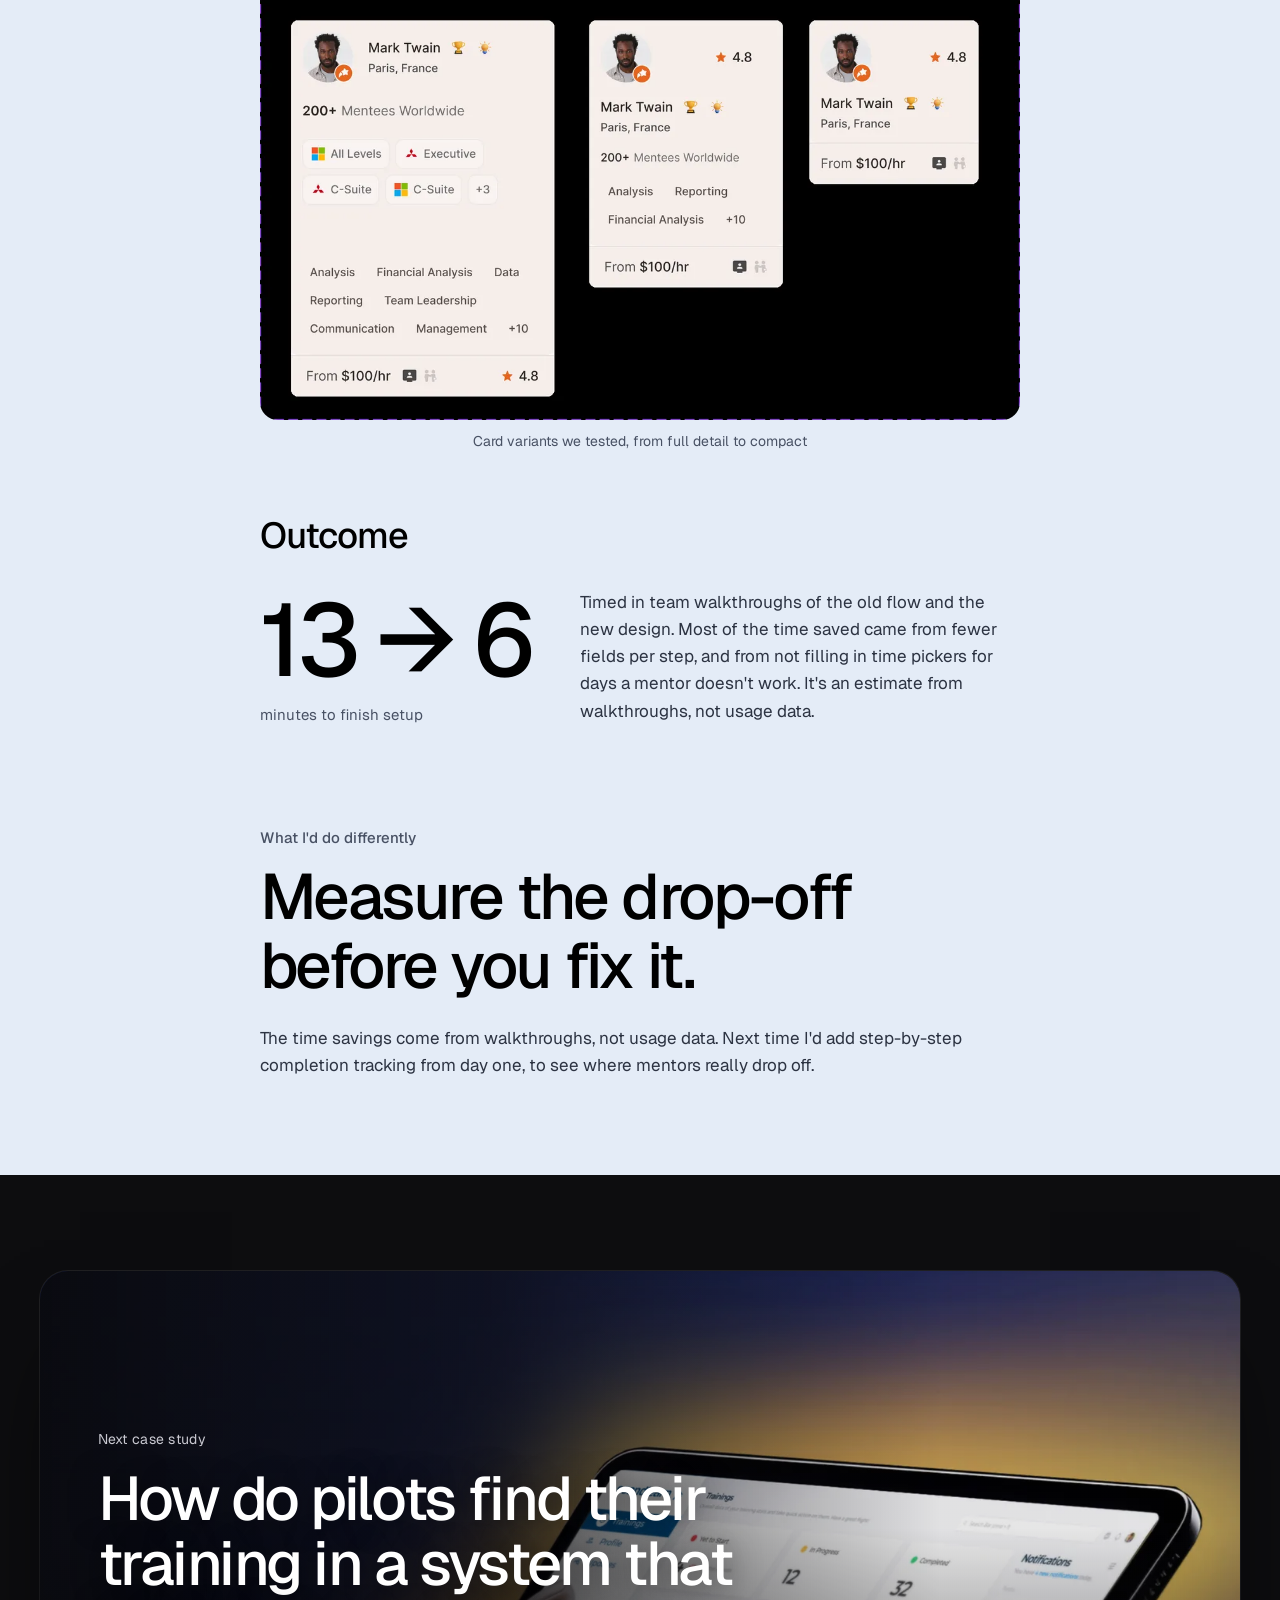
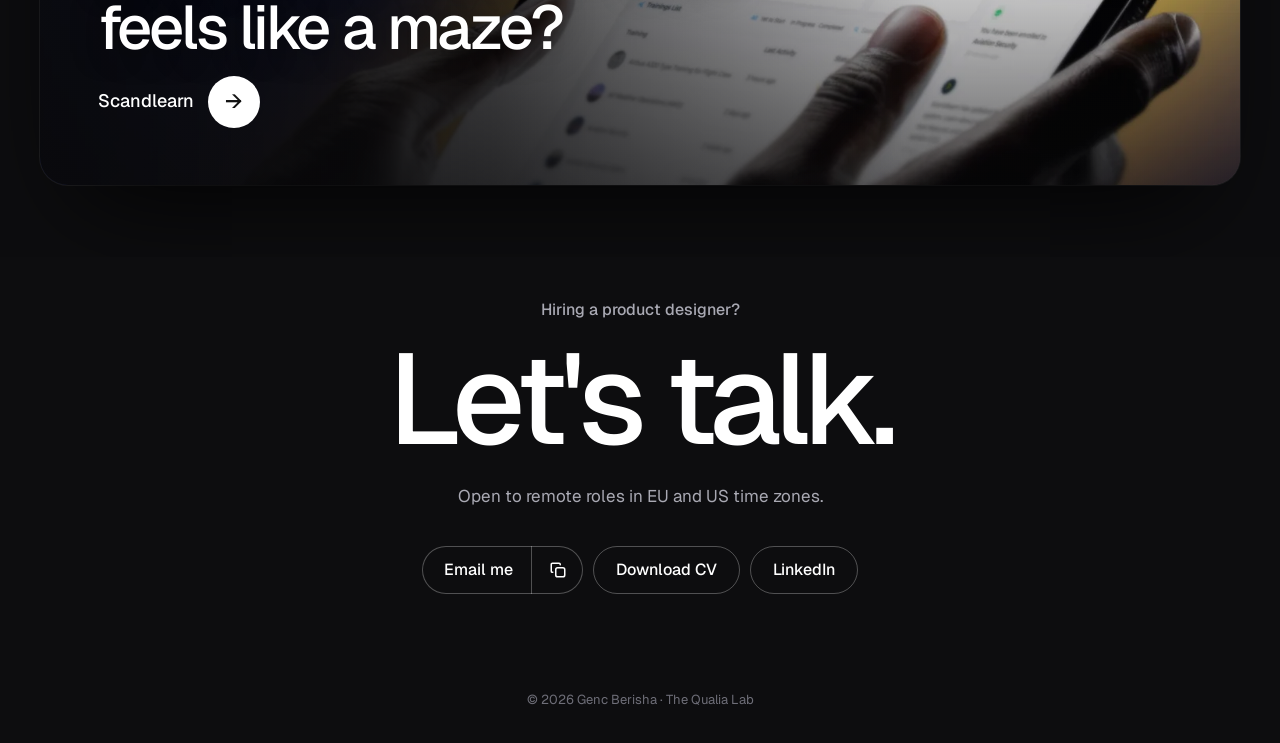
==== commit 4d75bd0e: "Phones: wall swipes are sideways only; equal phone-screen sizes in case study strips Co-Authored-By:" ====
--- a/career-navig8r/index.html
+++ b/career-navig8r/index.html
@@ -27,7 +27,7 @@
 <link rel="preconnect" href="https://fonts.gstatic.com" crossorigin>
 <link href="https://fonts.googleapis.com/css2?family=Geist:wght@400;500;600&family=Instrument+Serif:ital@0;1&display=swap" rel="stylesheet">
 <link rel="stylesheet" href="../styles.css?v=202611181945">
-<link rel="stylesheet" href="../case.css?v=202611241442">
+<link rel="stylesheet" href="../case.css?v=202611251537">
 
 </head>
 <body class="cs dark-stage v2 dark-end navig8r">
--- a/case.css
+++ b/case.css
@@ -771,3 +771,6 @@
 /* Assistant cursor only appears while it has a note to say */
 .mp-genc{opacity:0;transition:opacity .25s}
 .mp-genc.here{opacity:1}
+
+/* Phones: every phone-screen strip uses the same screen size (2026-11-25) */
+@media (max-width:767px){.v2.cs .phones.three{grid-auto-columns:72vw;gap:16px}.v2.cs .phones,.v2.cs .phones.two{gap:16px}.v2 .story-phones{gap:16px}}
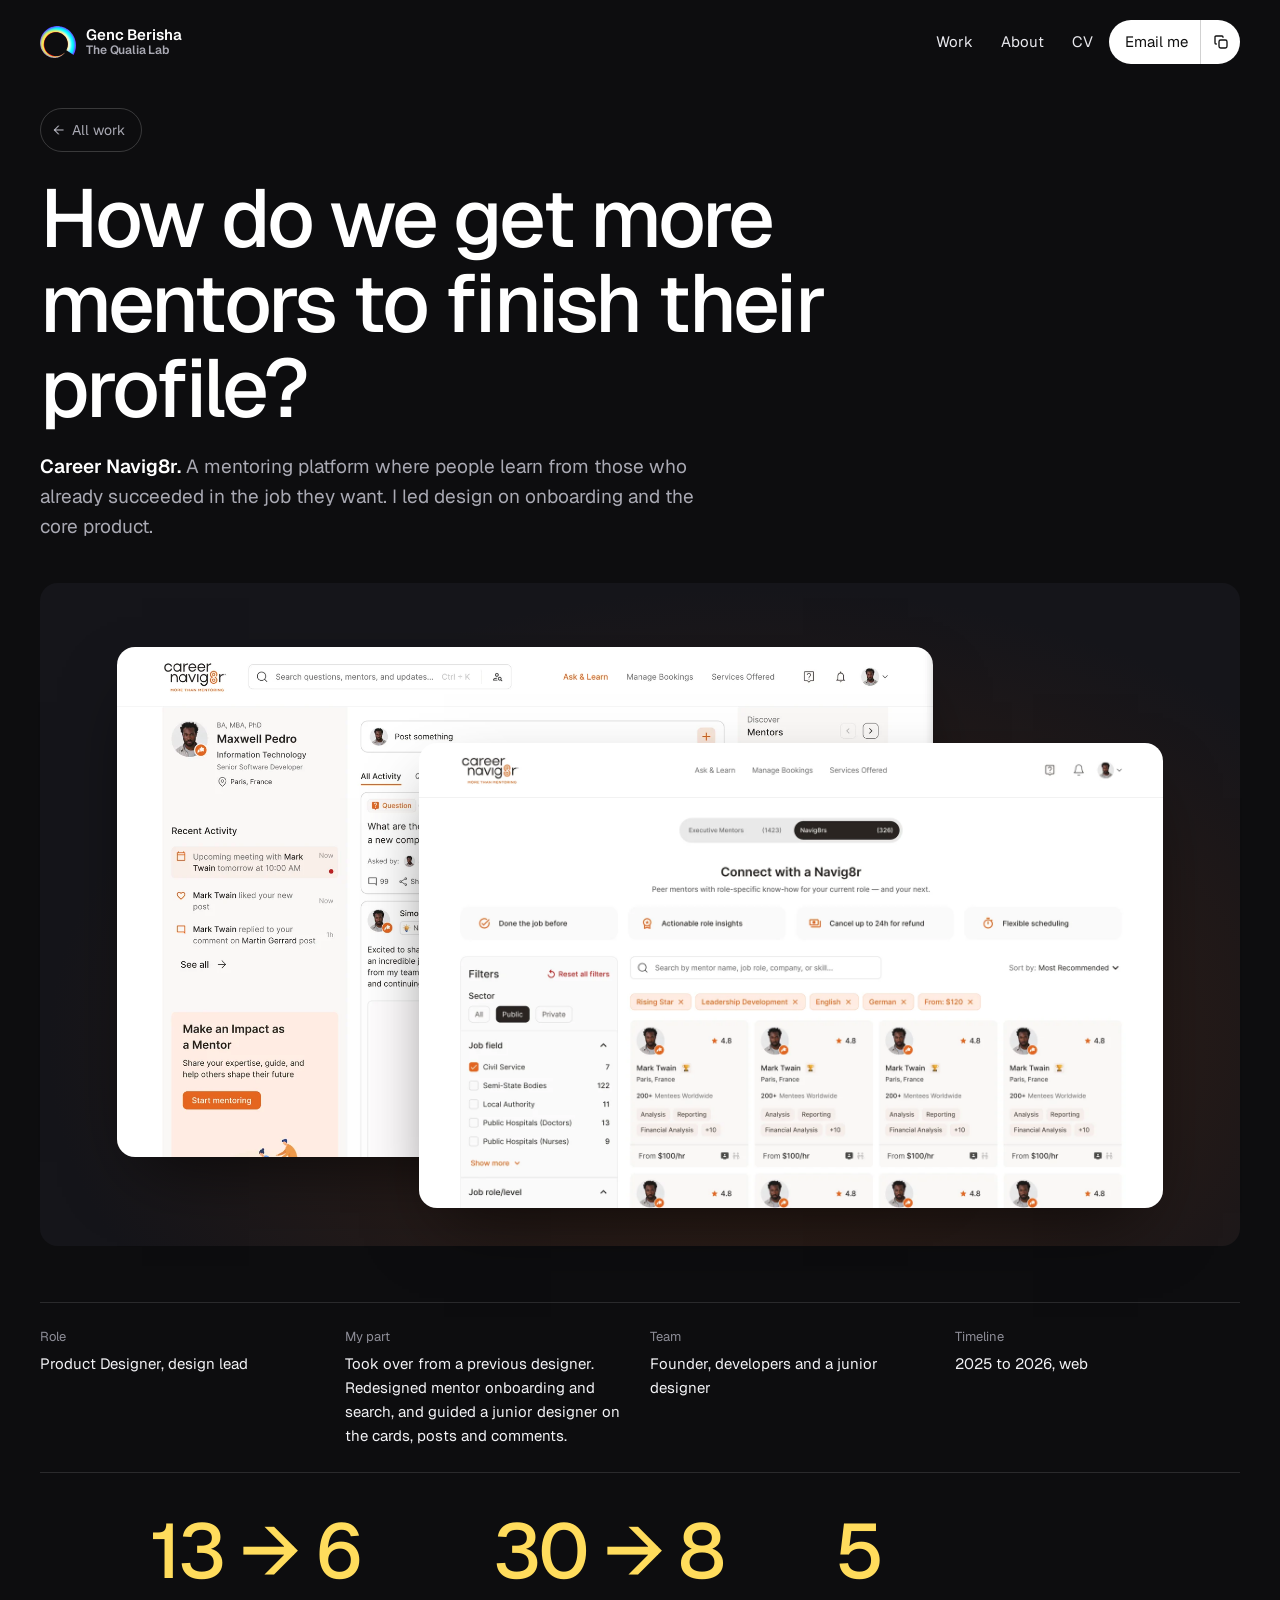
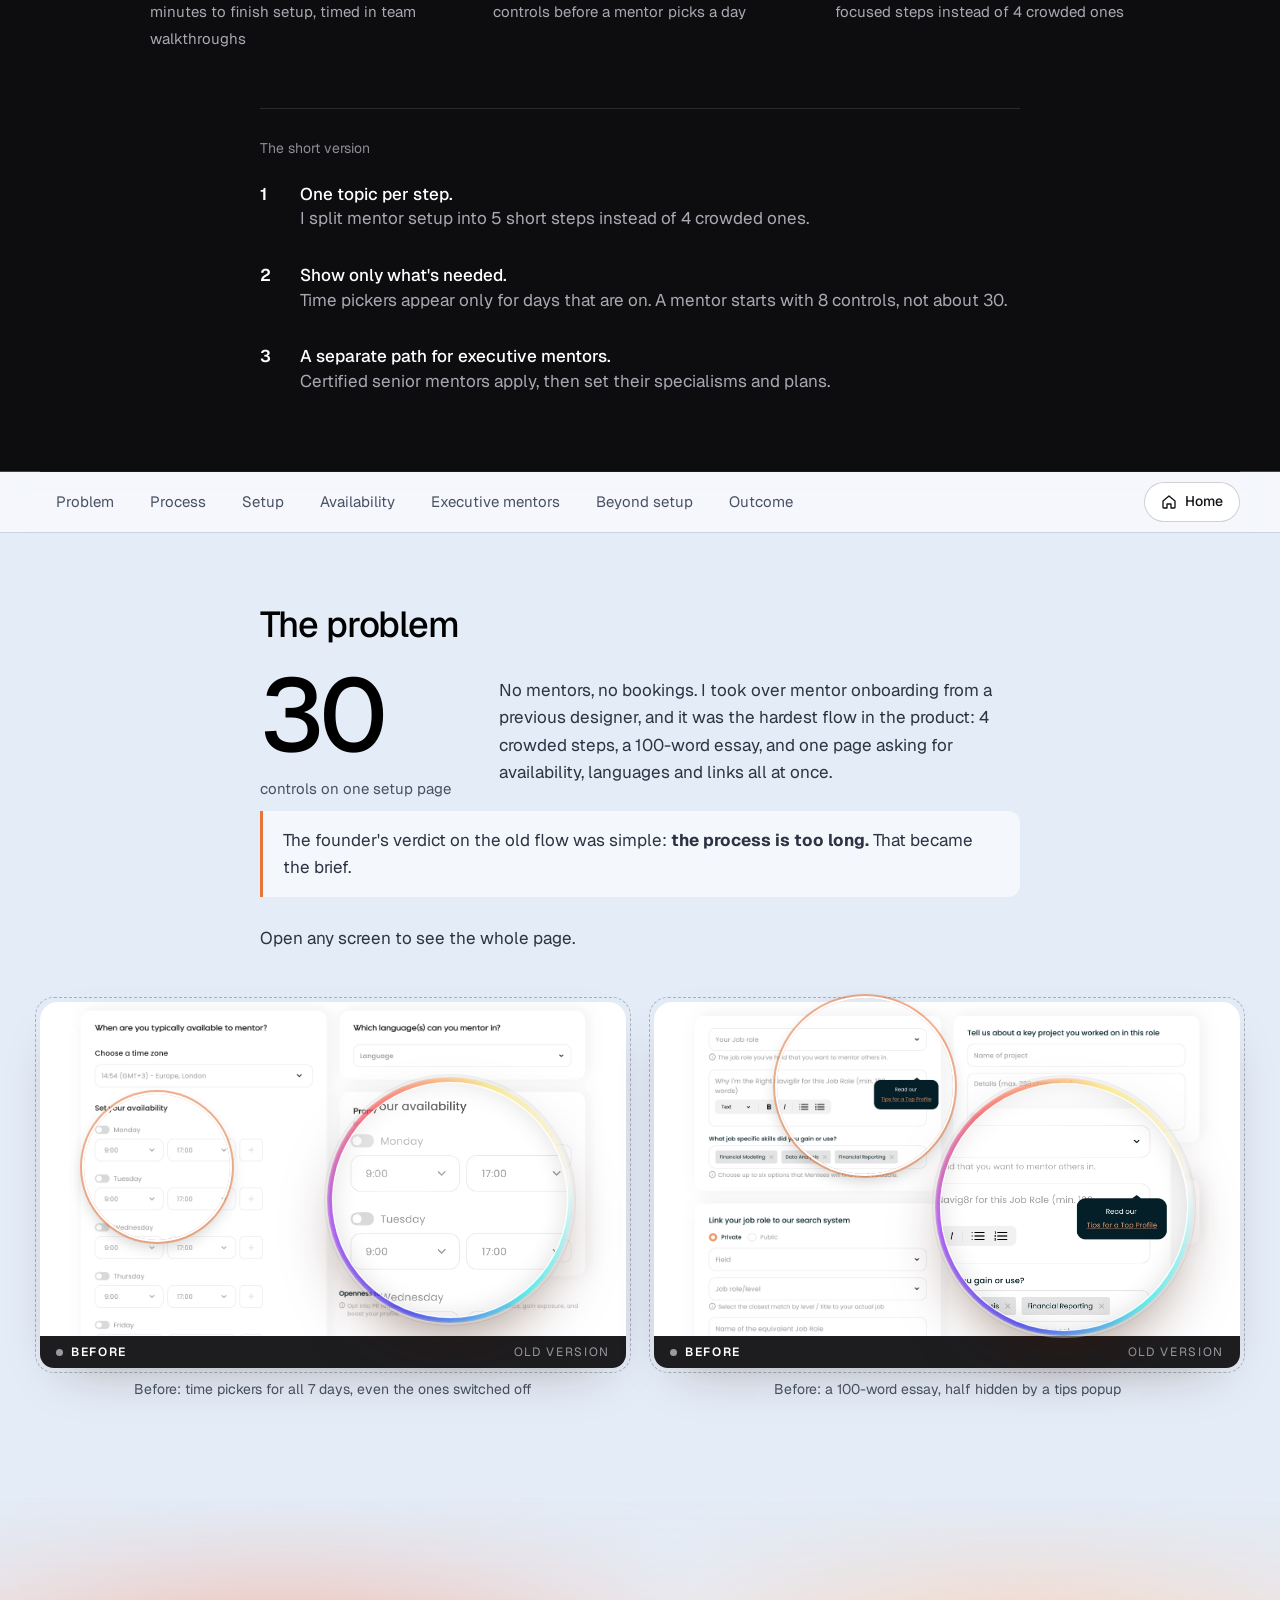
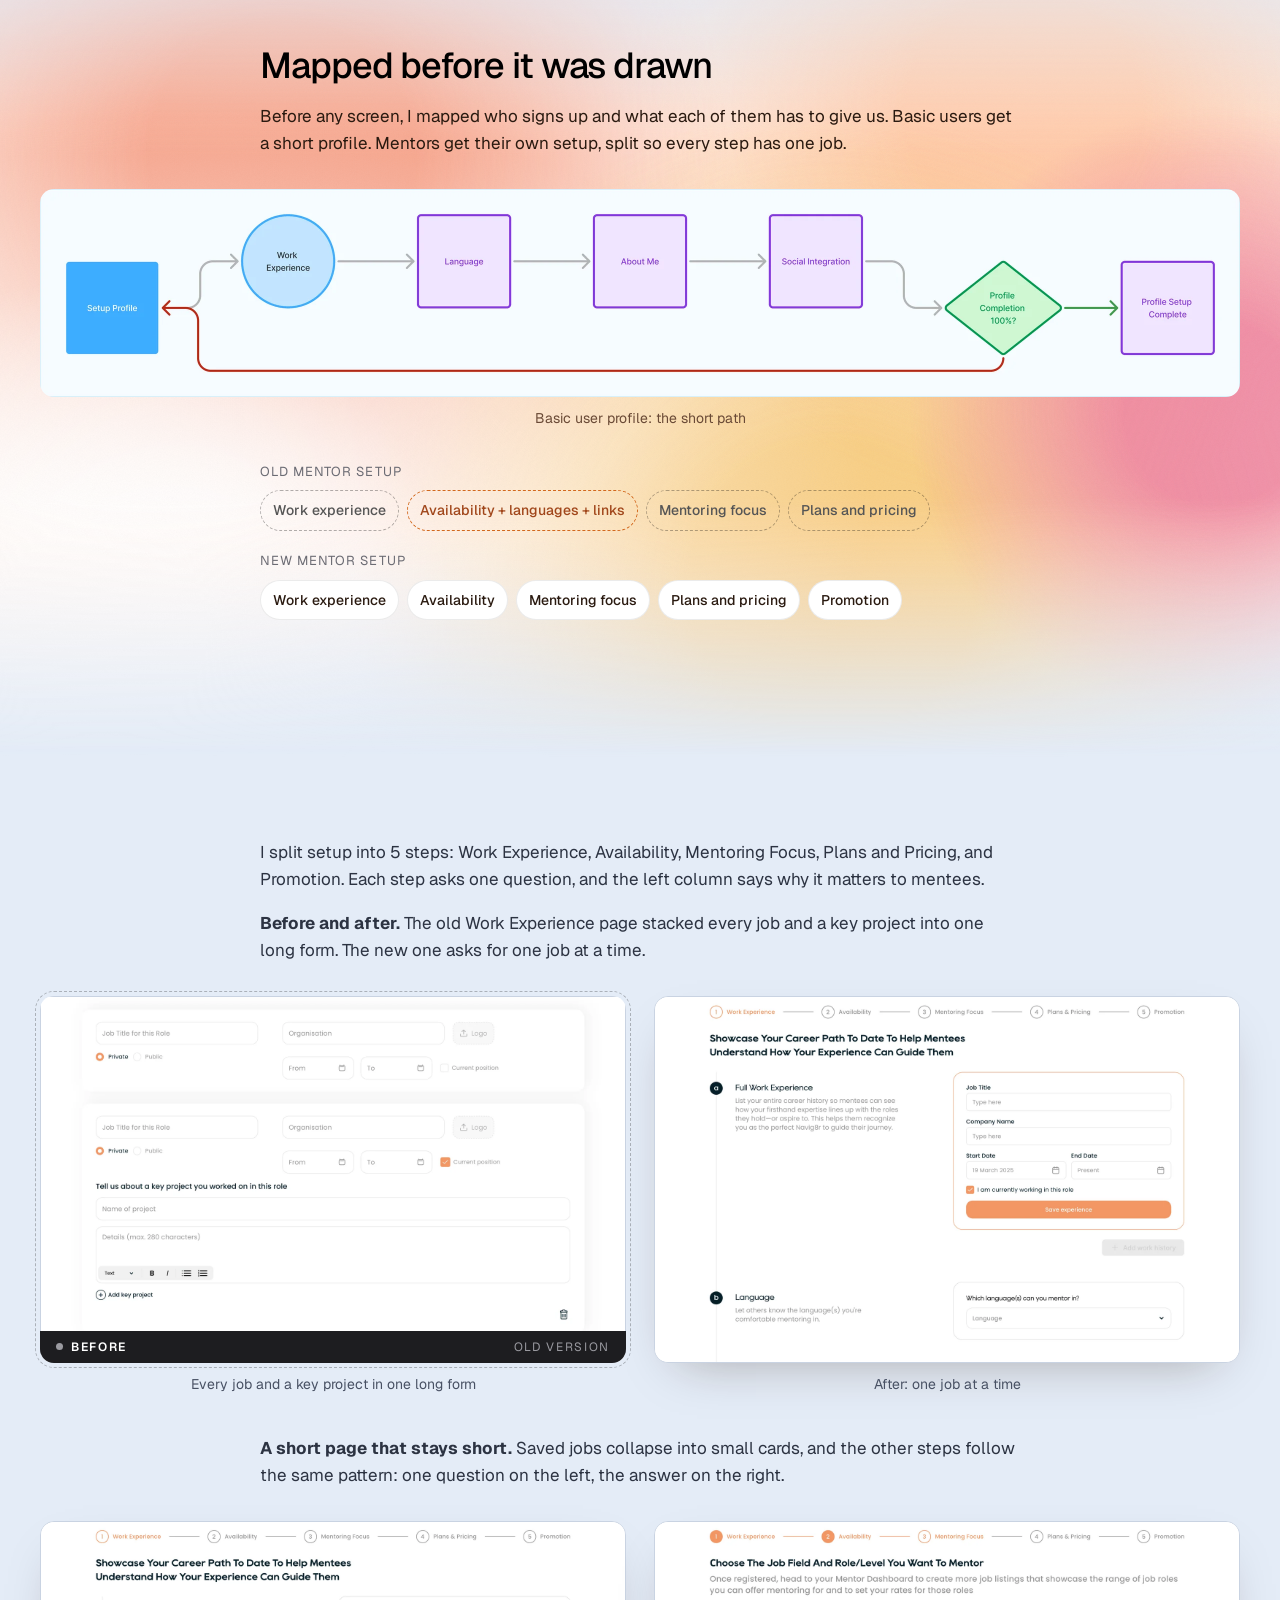
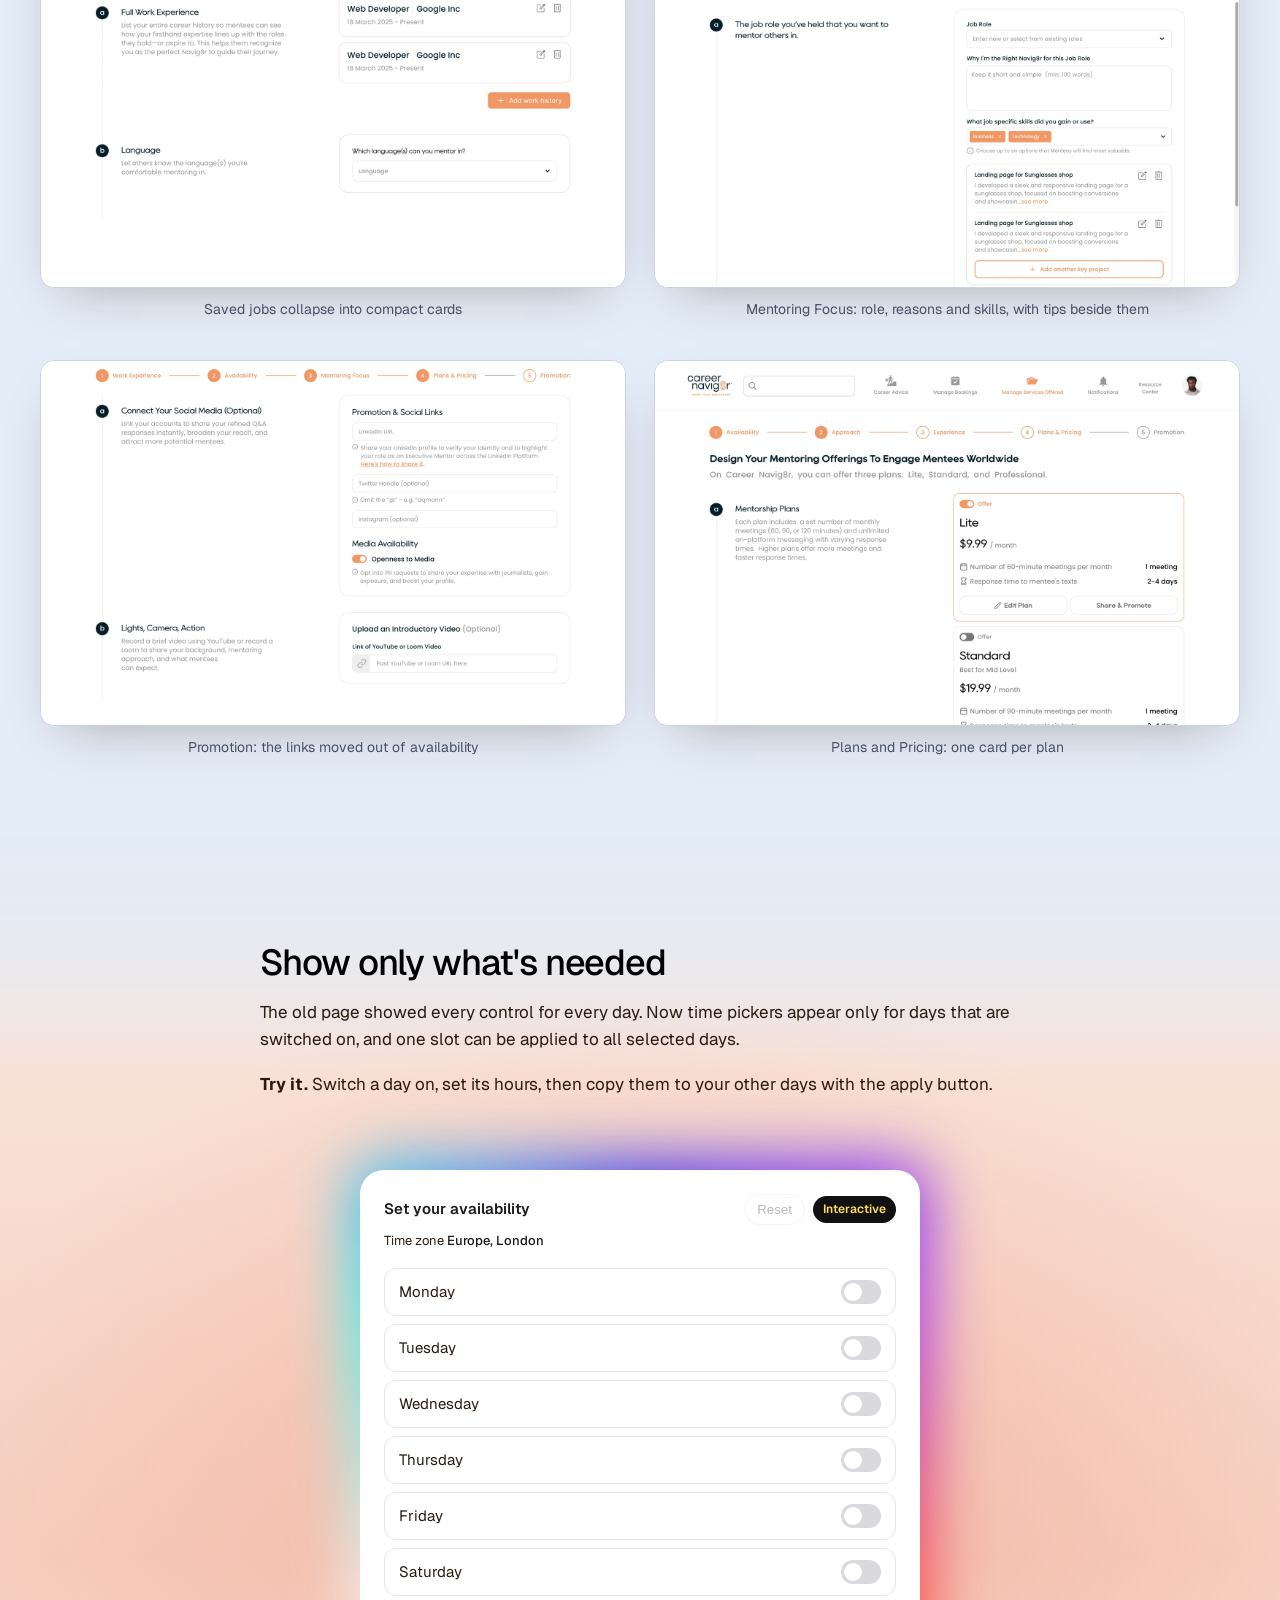
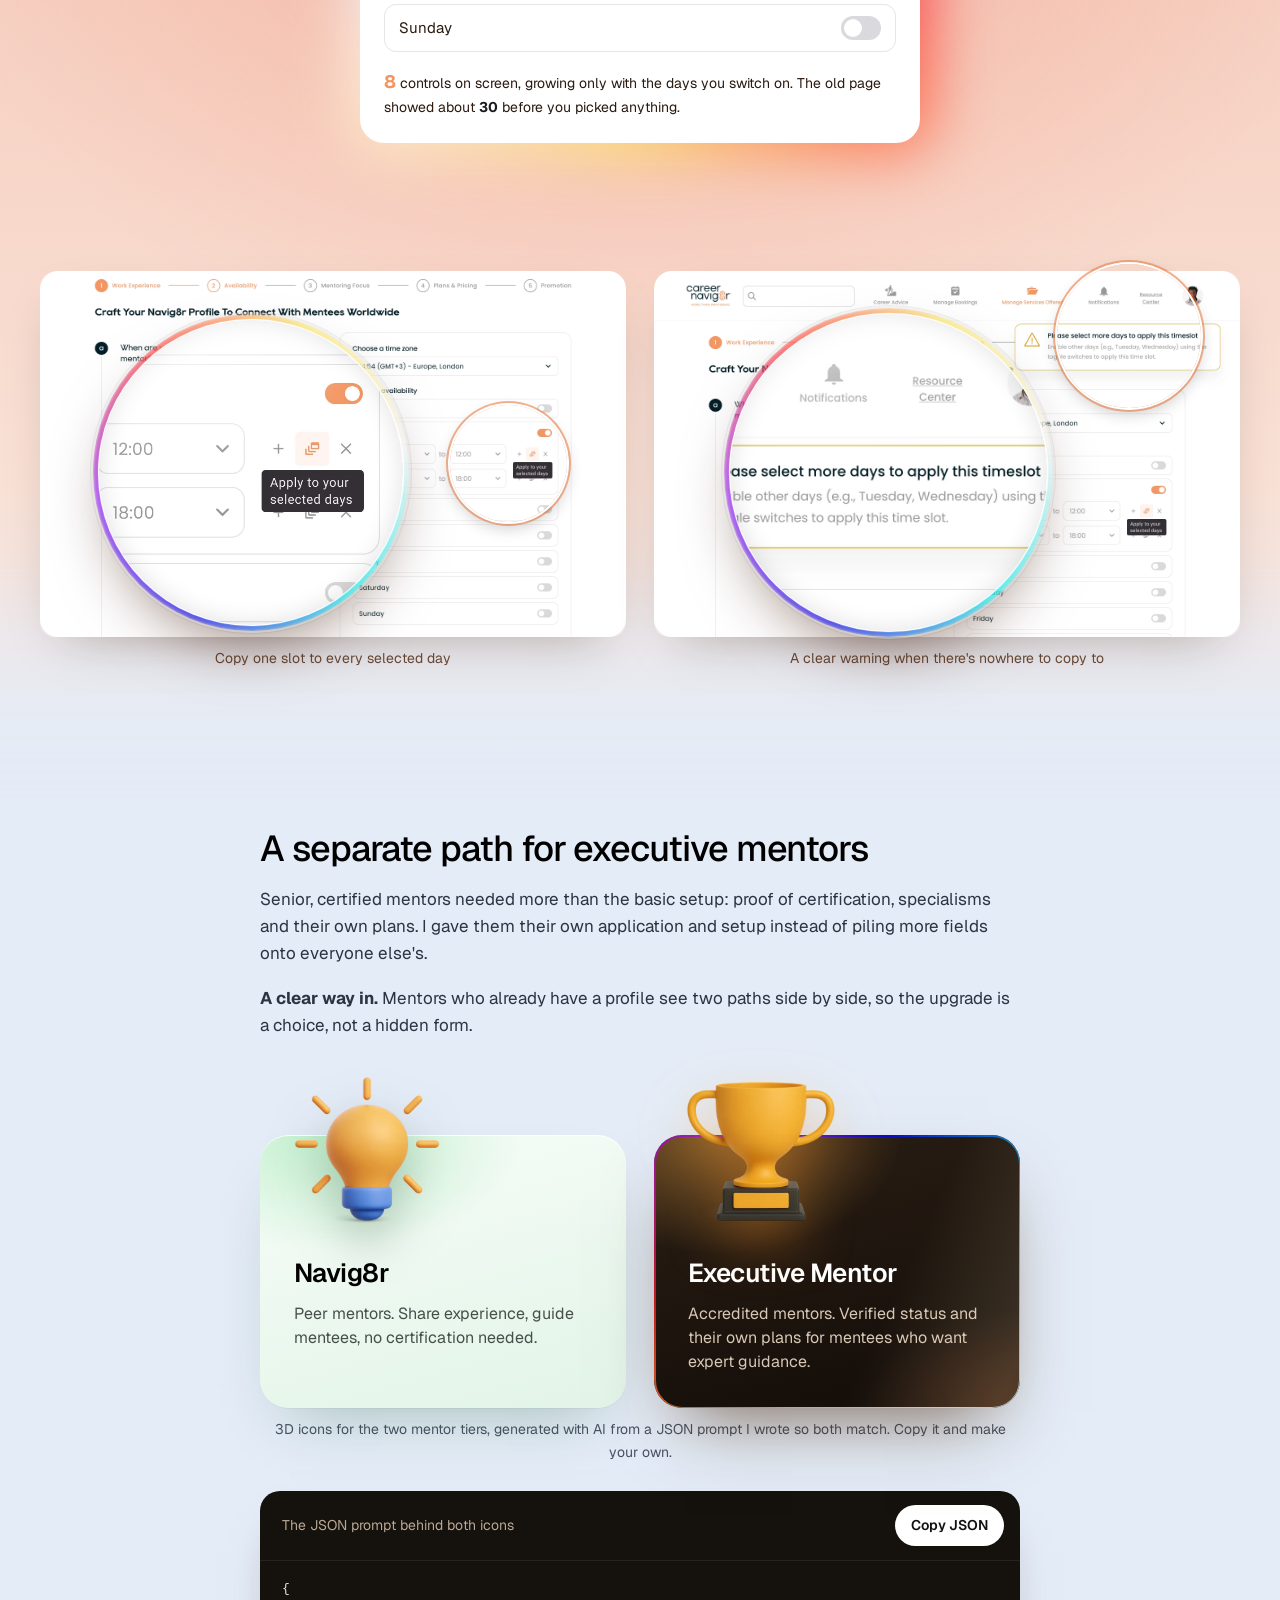
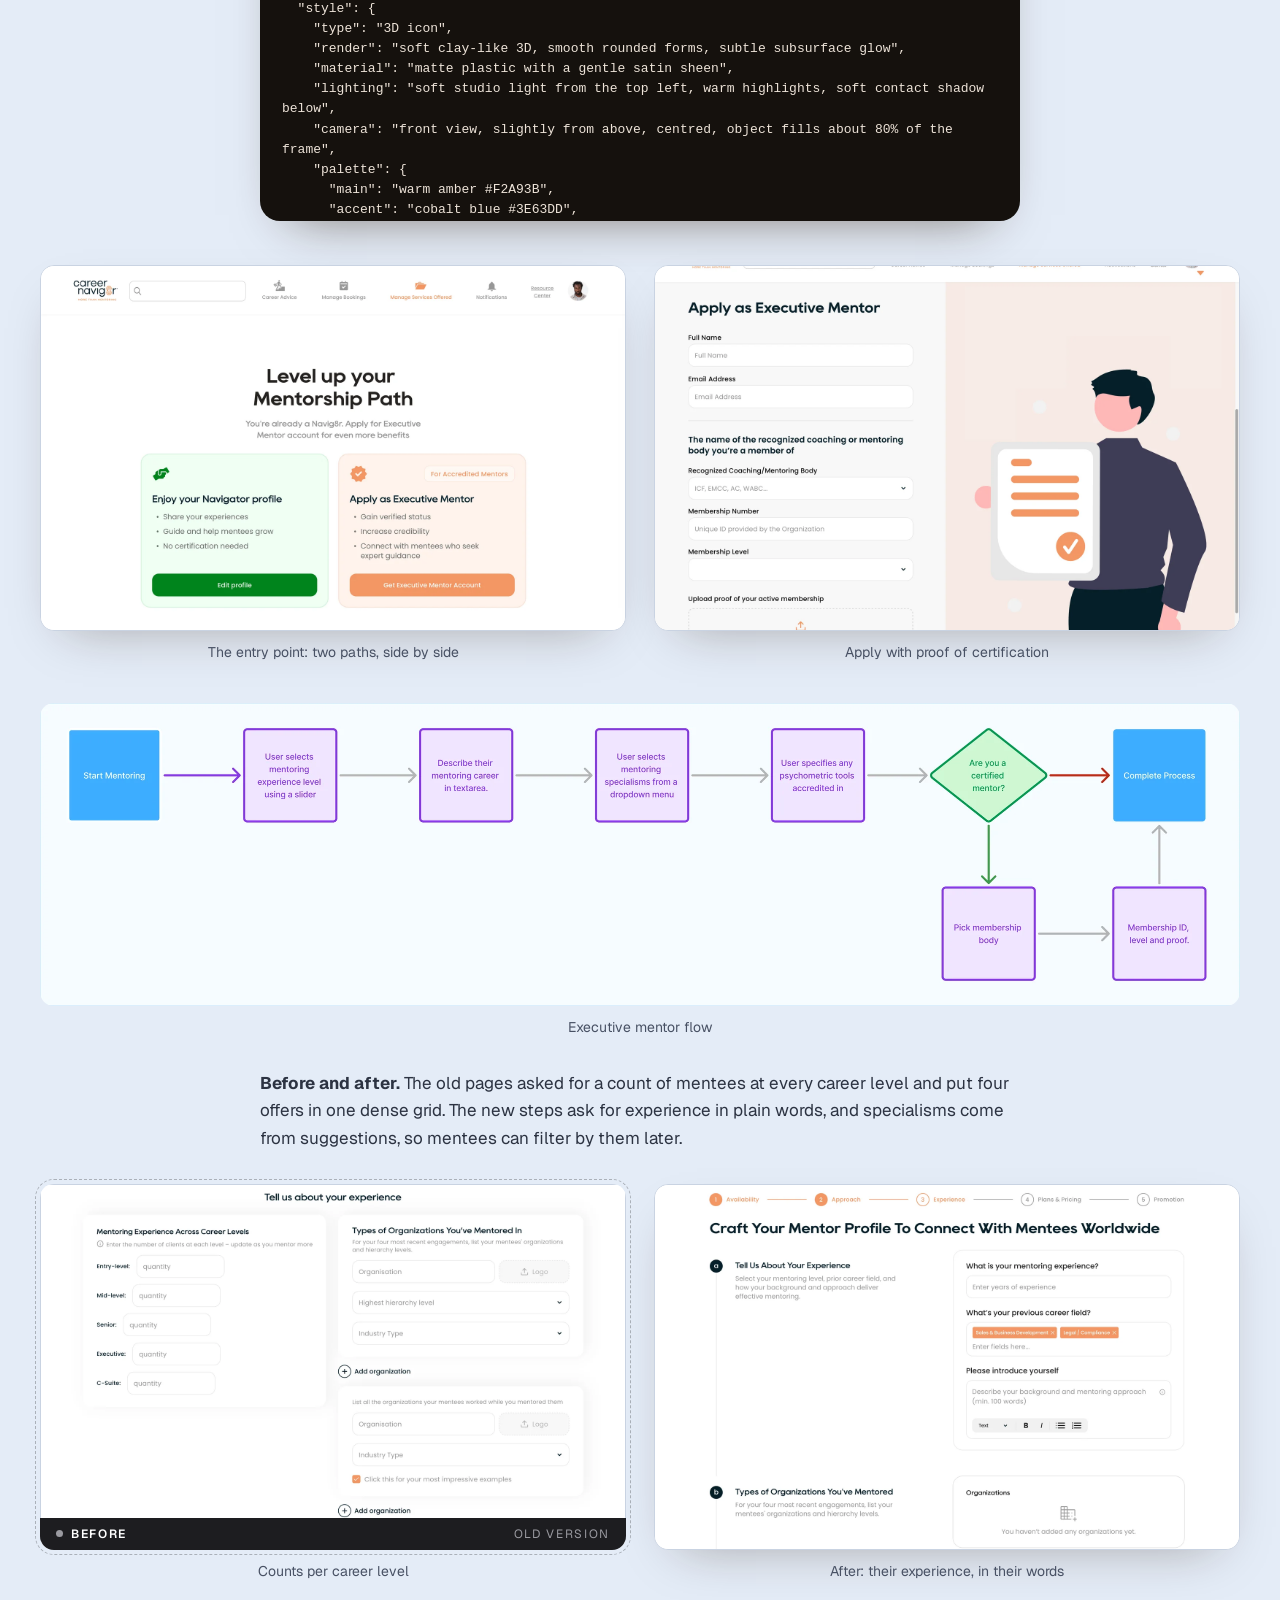
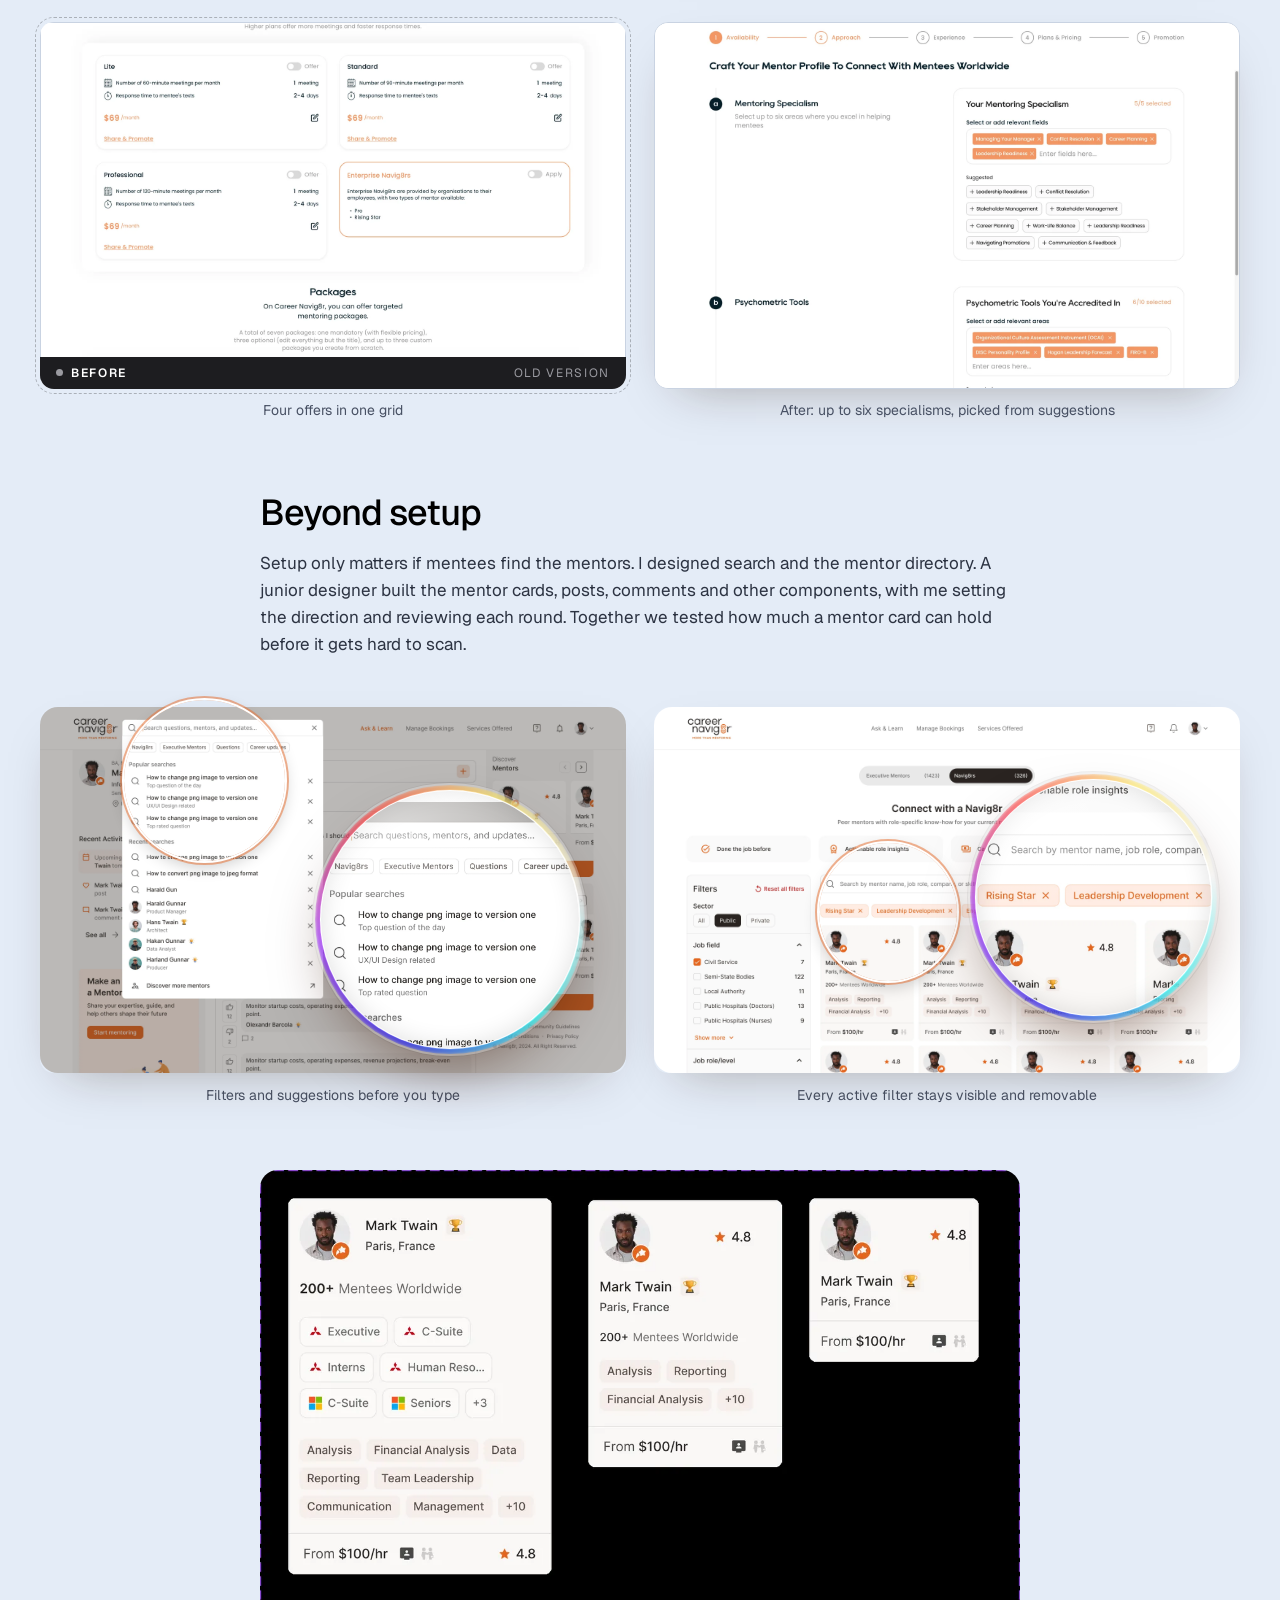
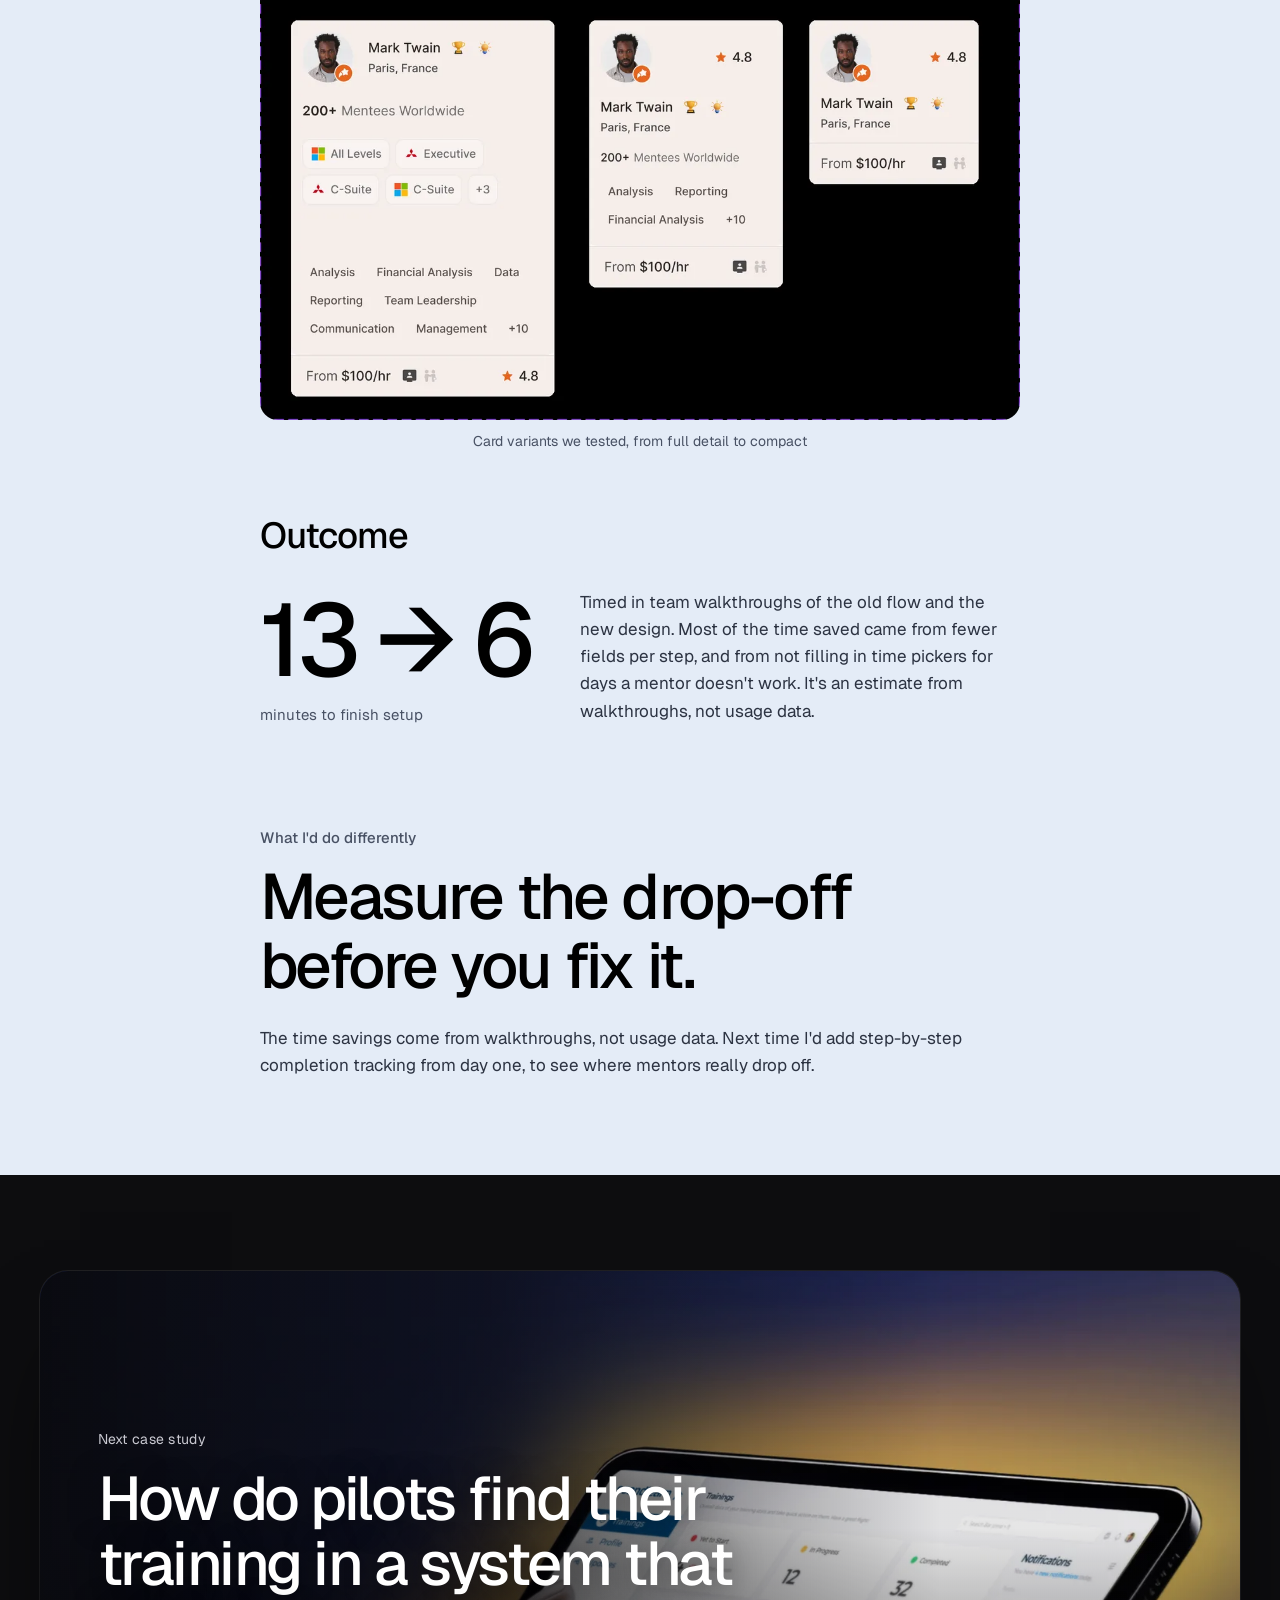
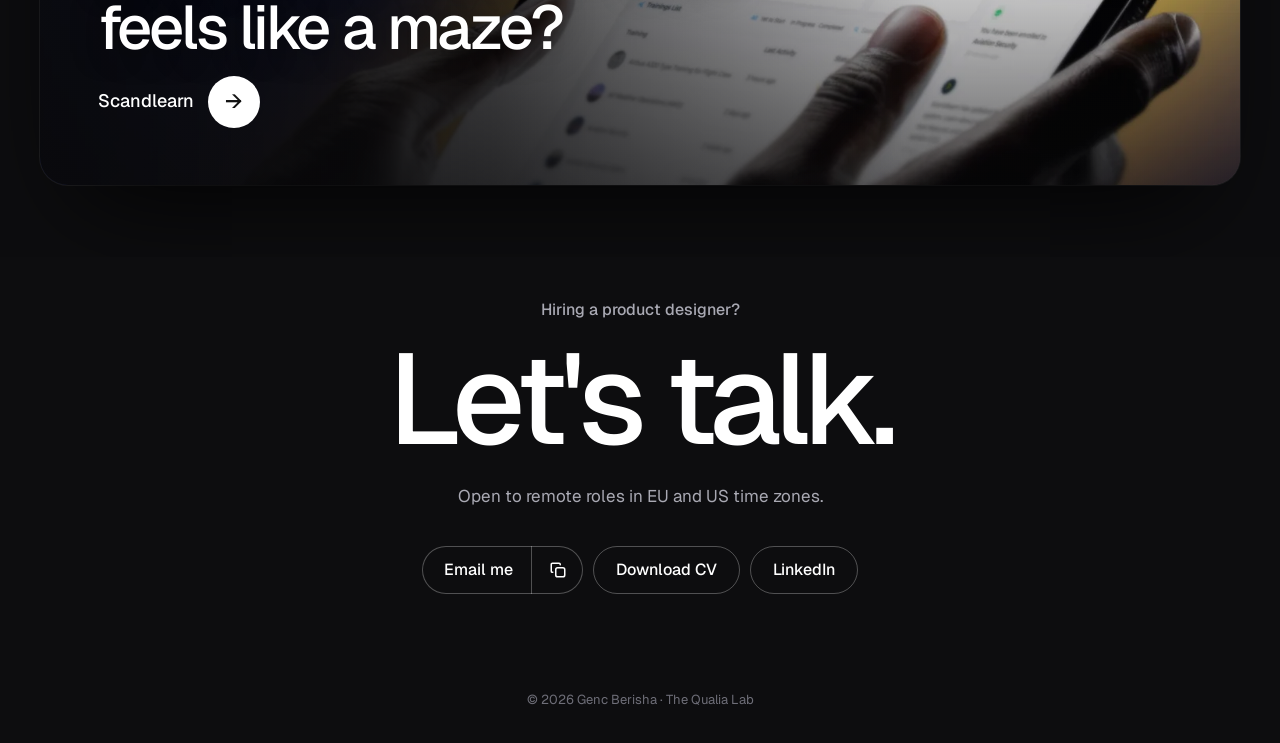
==== commit 92b131c7: "Case pages: header hides on scroll down, returns on scroll up; section tabs sit under it Co-Authored" ====
--- a/career-navig8r/index.html
+++ b/career-navig8r/index.html
@@ -27,7 +27,7 @@
 <link rel="preconnect" href="https://fonts.gstatic.com" crossorigin>
 <link href="https://fonts.googleapis.com/css2?family=Geist:wght@400;500;600&family=Instrument+Serif:ital@0;1&display=swap" rel="stylesheet">
 <link rel="stylesheet" href="../styles.css?v=202611181945">
-<link rel="stylesheet" href="../case.css?v=202611251537">
+<link rel="stylesheet" href="../case.css?v=202611251547">
 
 </head>
 <body class="cs dark-stage v2 dark-end navig8r">
@@ -86,7 +86,7 @@
   <a class="next" href="../scandlearn/"><span class="next-text"><span class="next-k">Next case study</span><b>How do pilots find their training in a system that feels like a maze?</b><em>Scandlearn<i aria-hidden="true">→</i></em></span><span class="next-img"><img src="../assets/thumb-scandlearn.webp" alt="" loading="lazy"></span></a>
 </main>
 <footer class="contact close"><div class="close-in"><p class="close-k">Hiring a product designer?</p><h2>Let's talk.</h2><p class="close-sub">Open to remote roles in EU and US time zones.</p><div class="close-ctas"><span class="cta-split"><a class="cta-y" href="mailto:gencberisha3@gmail.com">Email me</a><button type="button" class="cta-copy" data-copy="gencberisha3@gmail.com" aria-label="Copy email address" title="Copy email address"><svg class="i-copy" width="18" height="18" viewBox="0 0 24 24" fill="none" stroke="currentColor" stroke-width="2" stroke-linecap="round" stroke-linejoin="round" aria-hidden="true"><rect x="9" y="9" width="12" height="12" rx="2.5"/><path d="M5 15H4.5A1.5 1.5 0 0 1 3 13.5v-9A1.5 1.5 0 0 1 4.5 3h9A1.5 1.5 0 0 1 15 4.5V5"/></svg><svg class="i-ok" width="18" height="18" viewBox="0 0 24 24" fill="none" stroke="currentColor" stroke-width="2.4" stroke-linecap="round" stroke-linejoin="round" aria-hidden="true"><path d="M5 12.5l4.5 4.5L19 7.5"/></svg><span class="cta-tip" aria-live="polite"></span></button></span><a class="cta-o" href="../genc-berisha-cv.pdf" target="_blank" rel="noopener">Download CV</a><a class="cta-o" href="https://www.linkedin.com/in/genc-berisha">LinkedIn</a></div><p class="fine">© 2026 Genc Berisha · The Qualia Lab</p></div><div class="close-lines" aria-hidden="true"></div></footer>
-<script src="../case.js?v=202611200909"></script>
+<script src="../case.js?v=202611251547"></script>
 <script src="../poke.js?v=202611191305" defer></script>
 <script src="../cursors.js?v=202611241442" defer></script>
 </body>
--- a/case.css
+++ b/case.css
@@ -774,3 +774,9 @@
 
 /* Phones: every phone-screen strip uses the same screen size (2026-11-25) */
 @media (max-width:767px){.v2.cs .phones.three{grid-auto-columns:72vw;gap:16px}.v2.cs .phones,.v2.cs .phones.two{gap:16px}.v2 .story-phones{gap:16px}}
+
+/* Case pages: header sticks, hides on scroll down, returns on scroll up (2026-11-25) */
+.cs .top{position:sticky;top:0;z-index:60;transition:transform .35s cubic-bezier(.2,.7,.2,1)}
+html.hdr-hide .cs .top{transform:translateY(-110%)}
+.v2 .chapters{top:var(--hdr-h,0px);transition:top .35s cubic-bezier(.2,.7,.2,1)}
+@media (prefers-reduced-motion:reduce){.cs .top,.v2 .chapters{transition:none}}
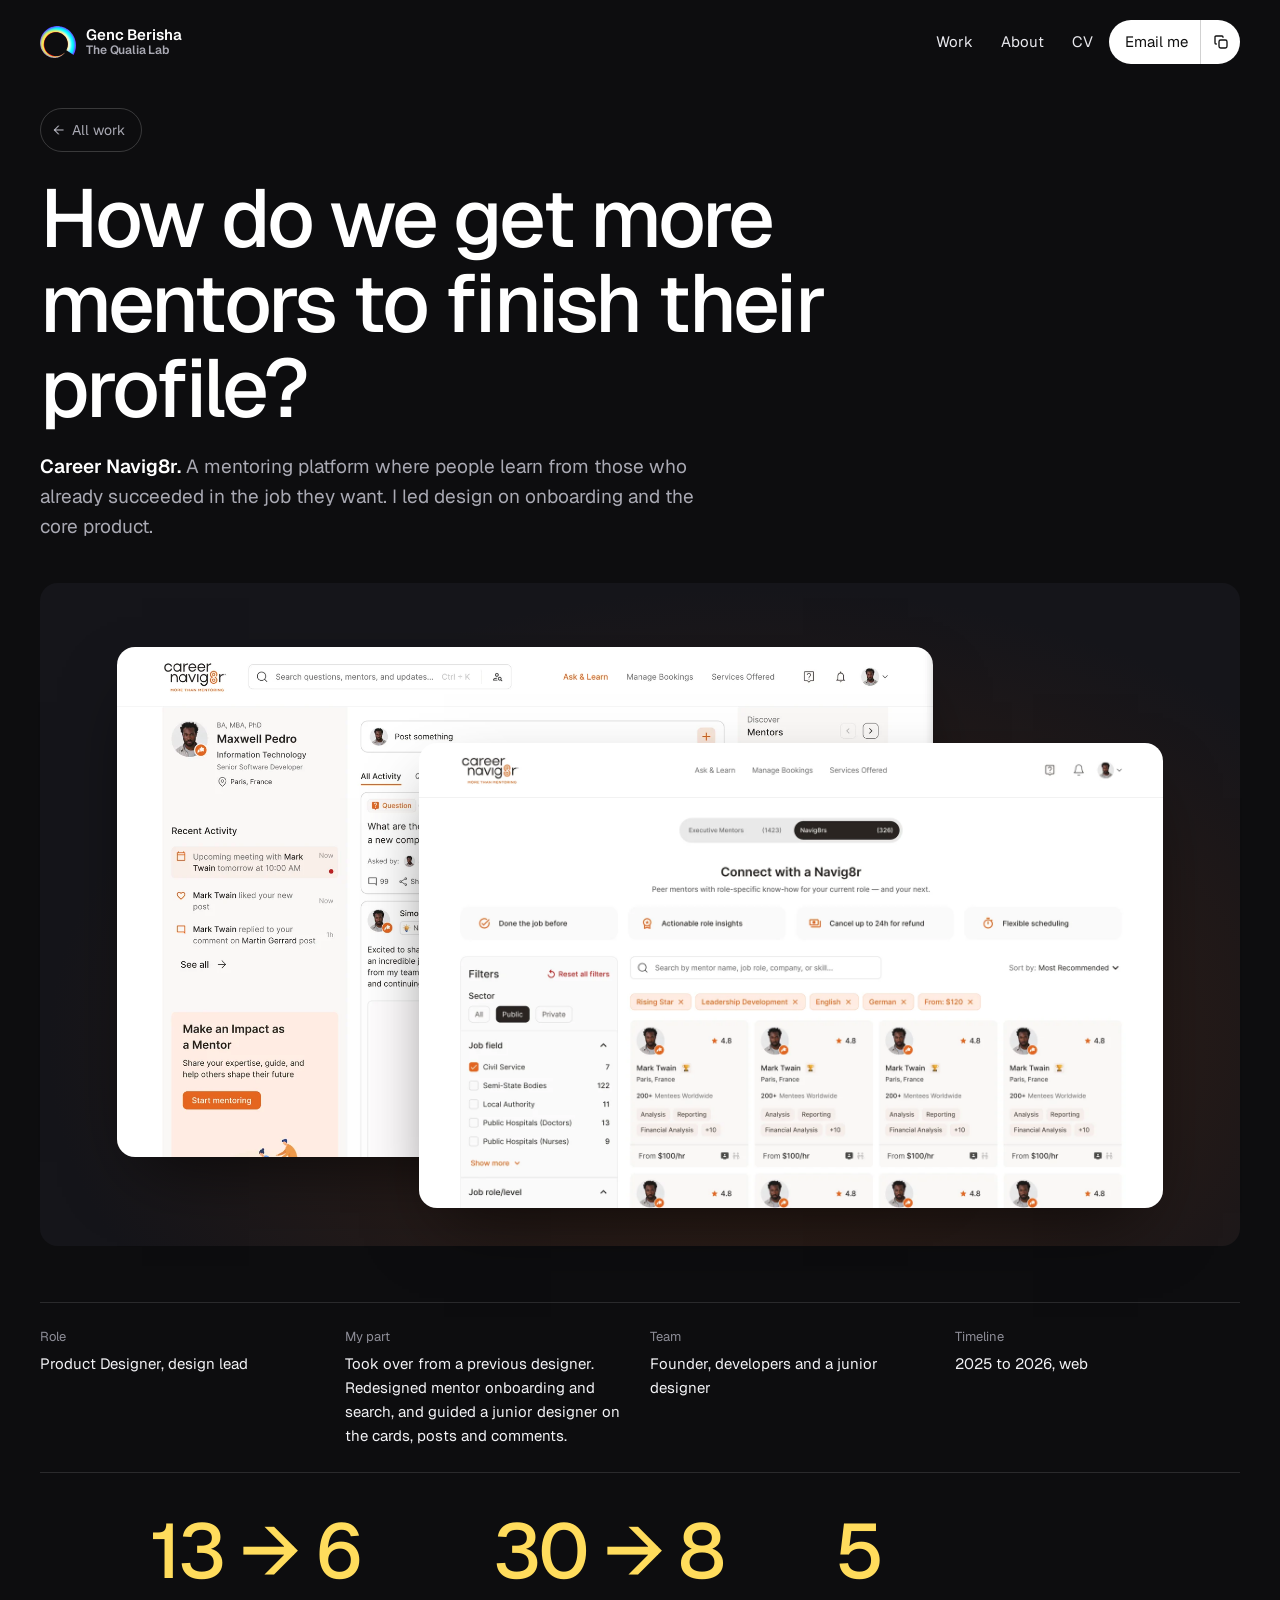
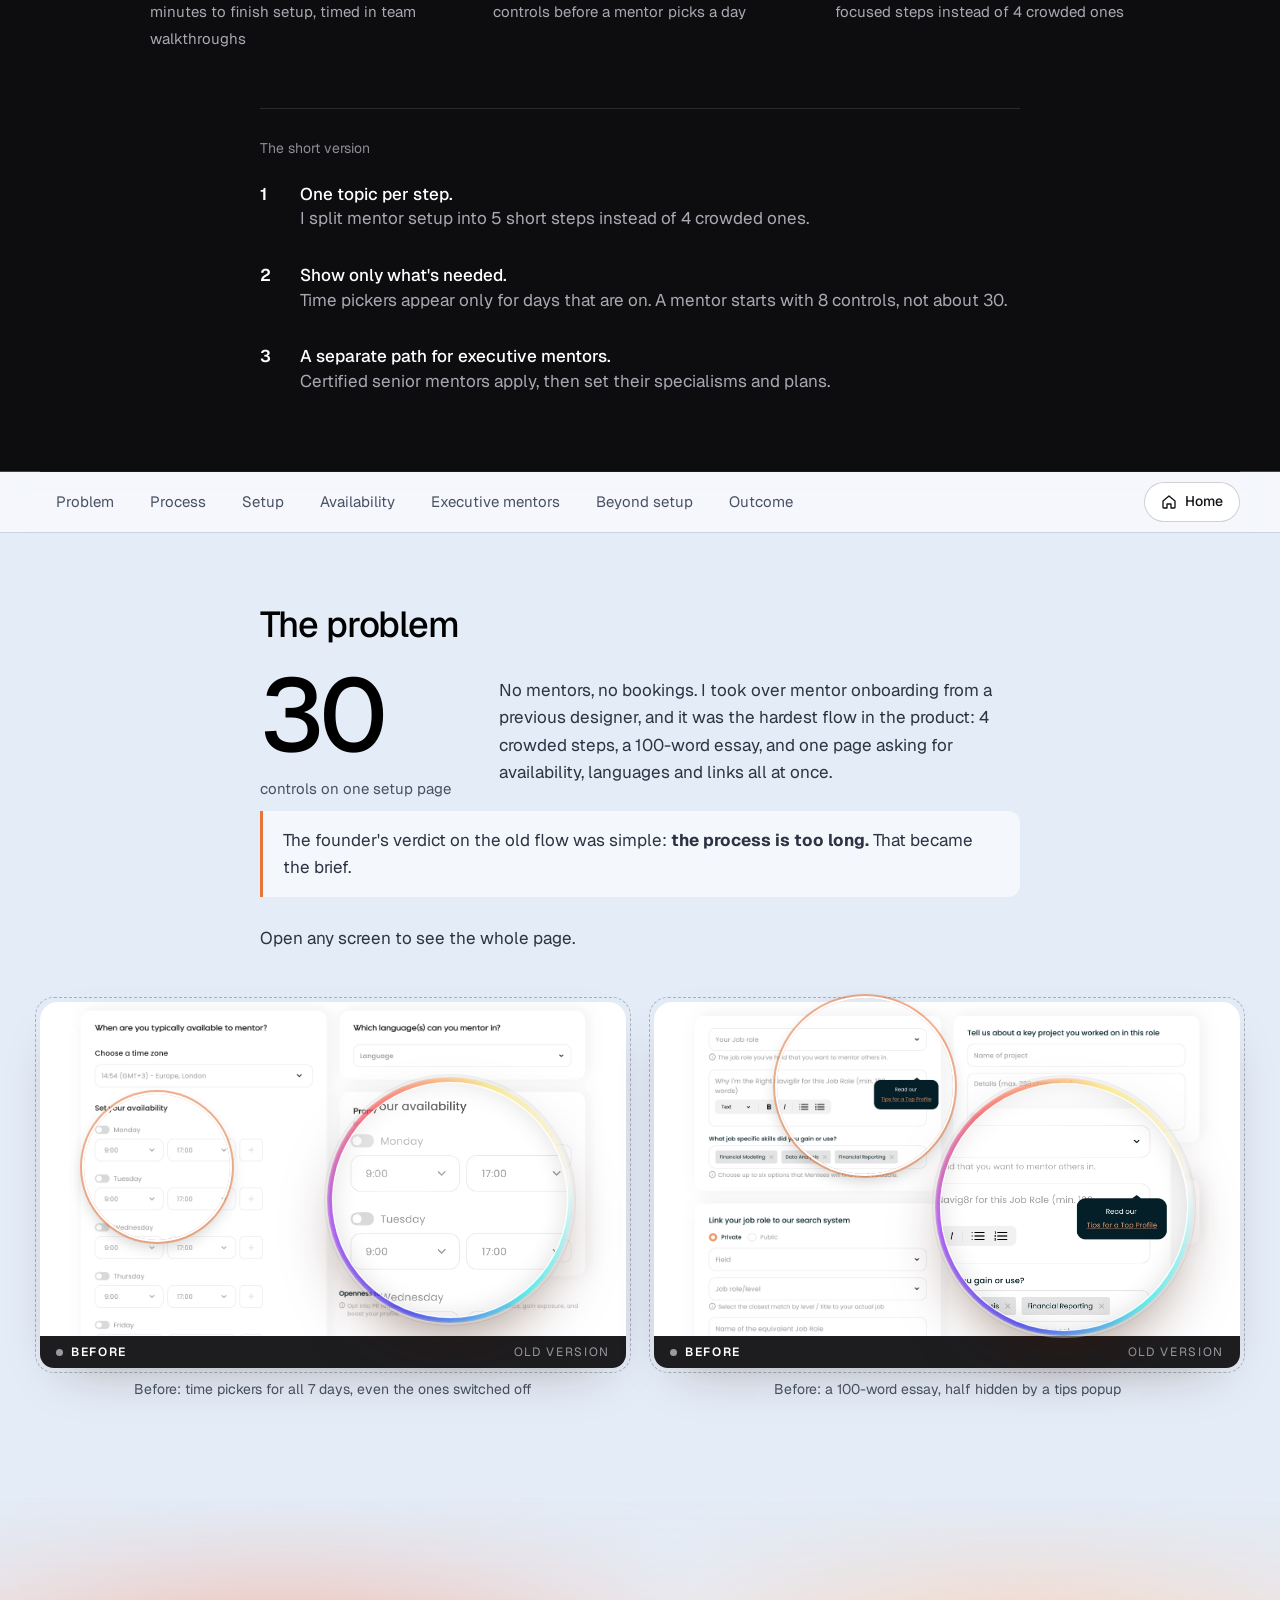
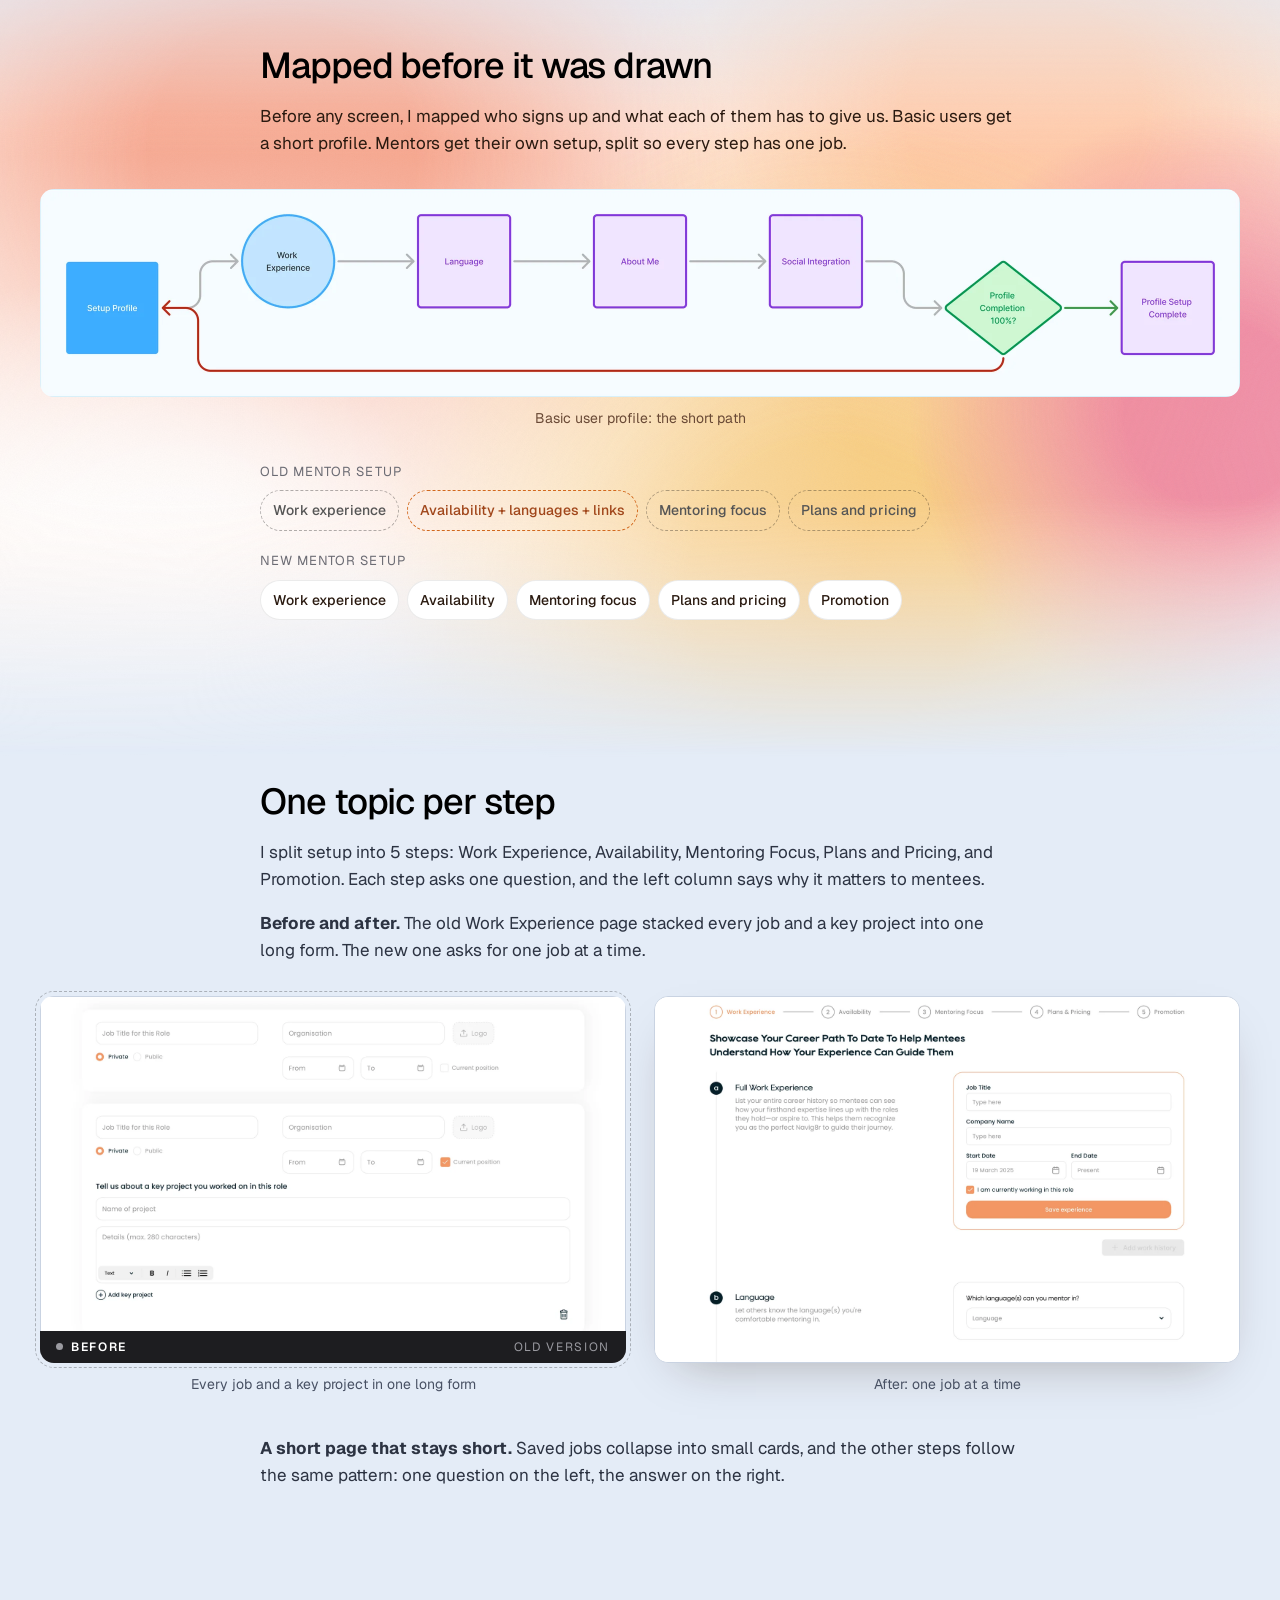
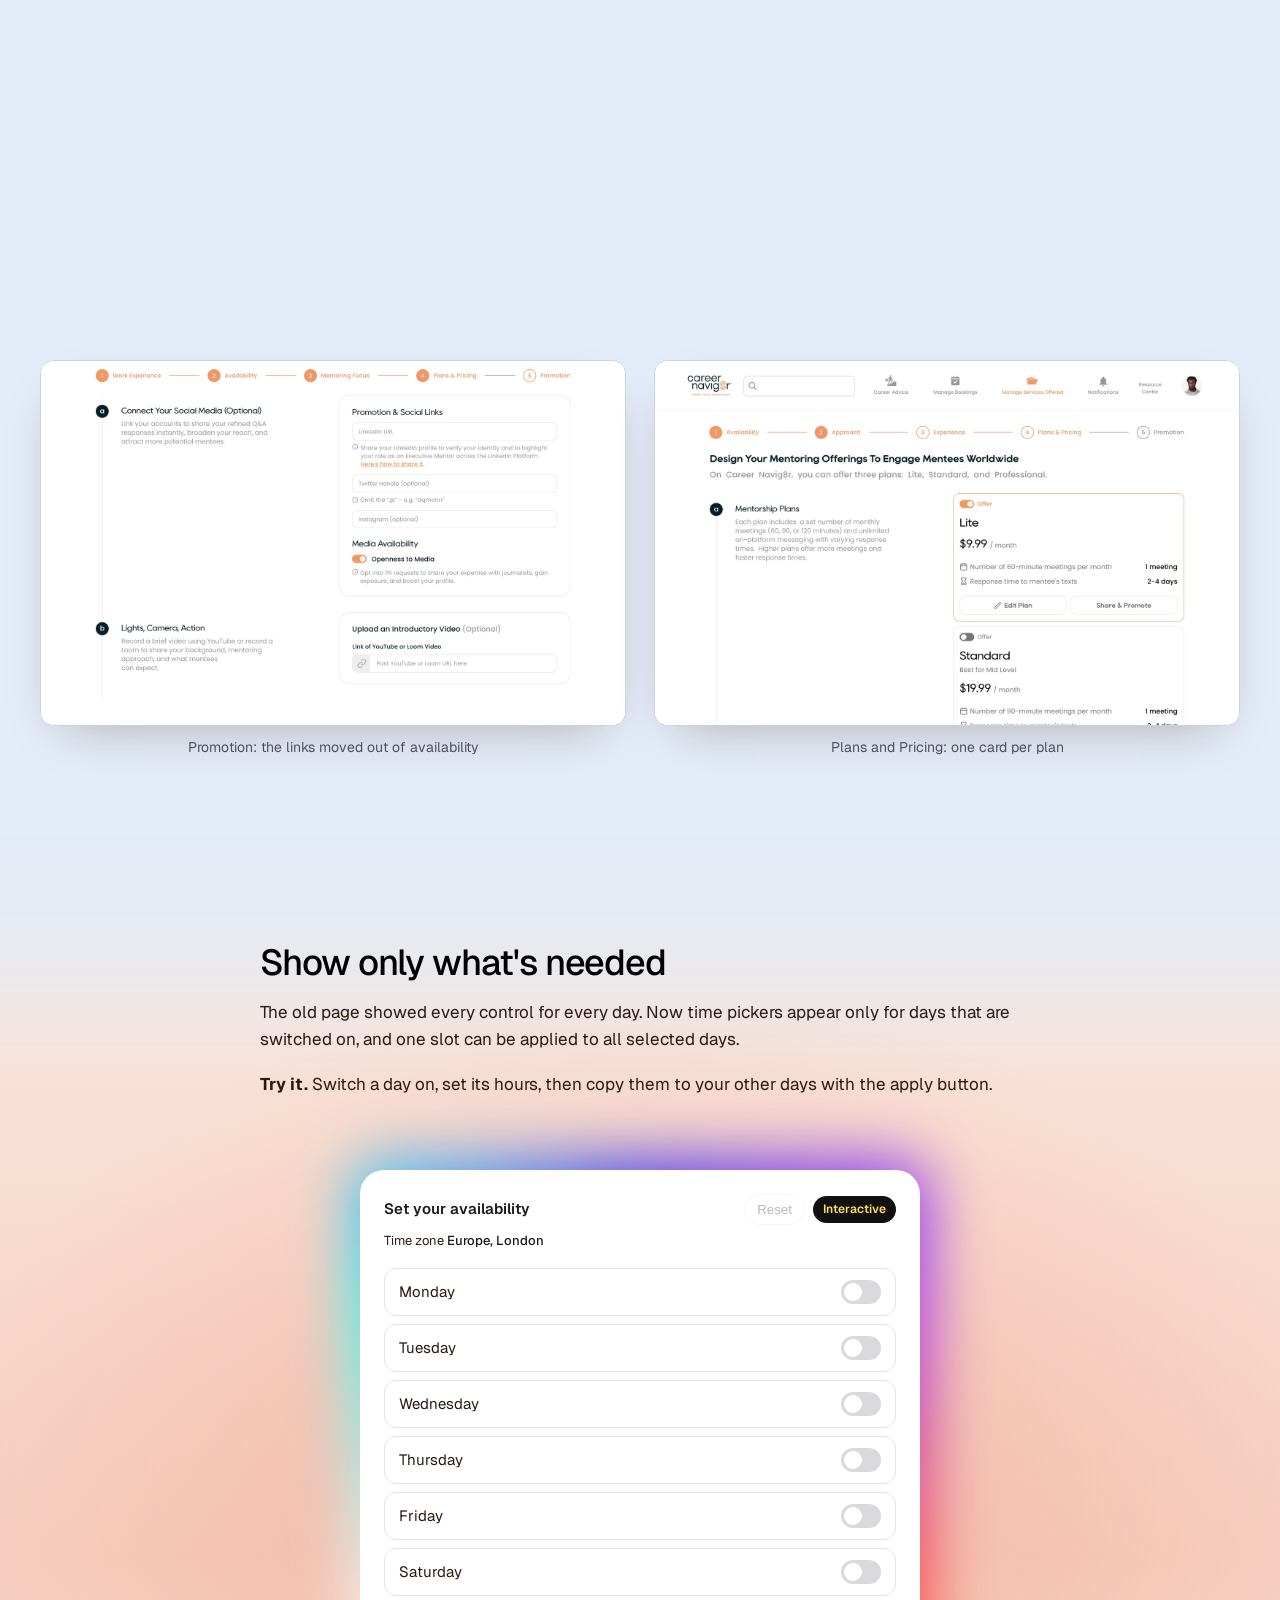
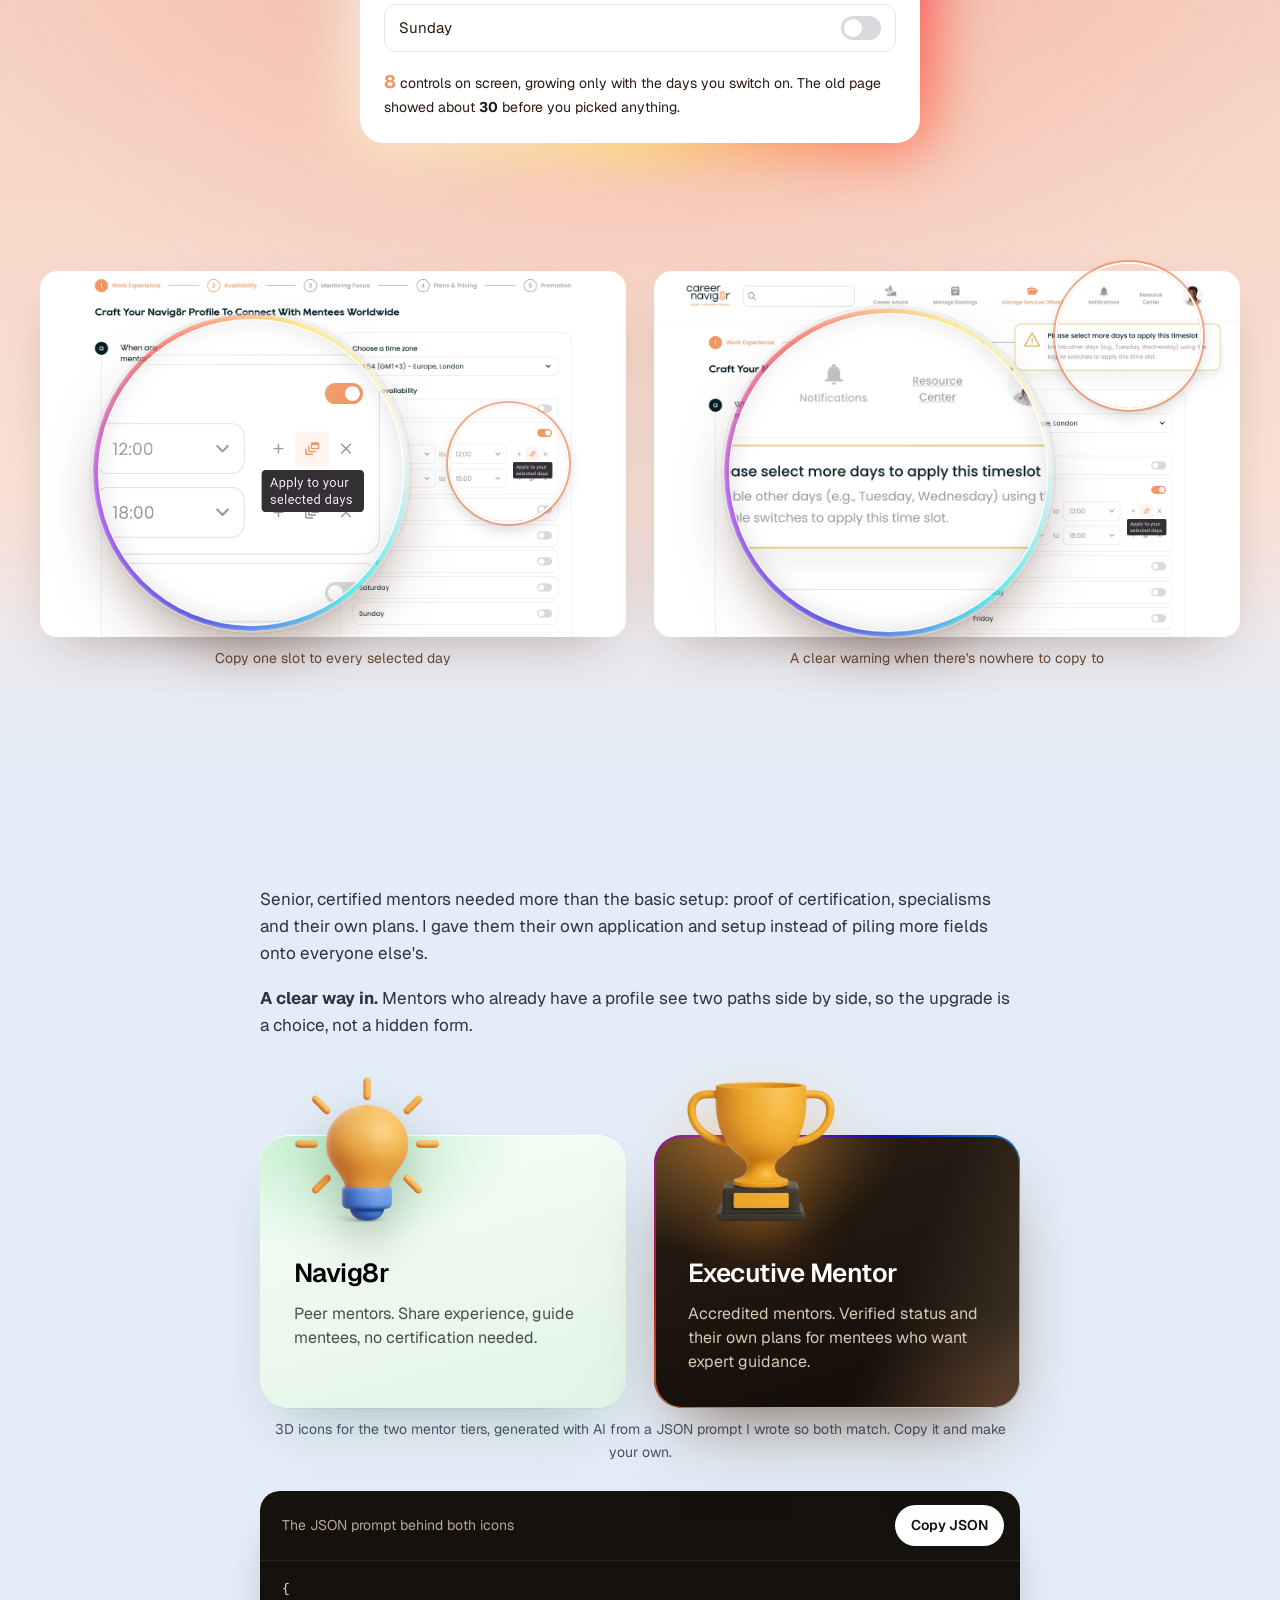
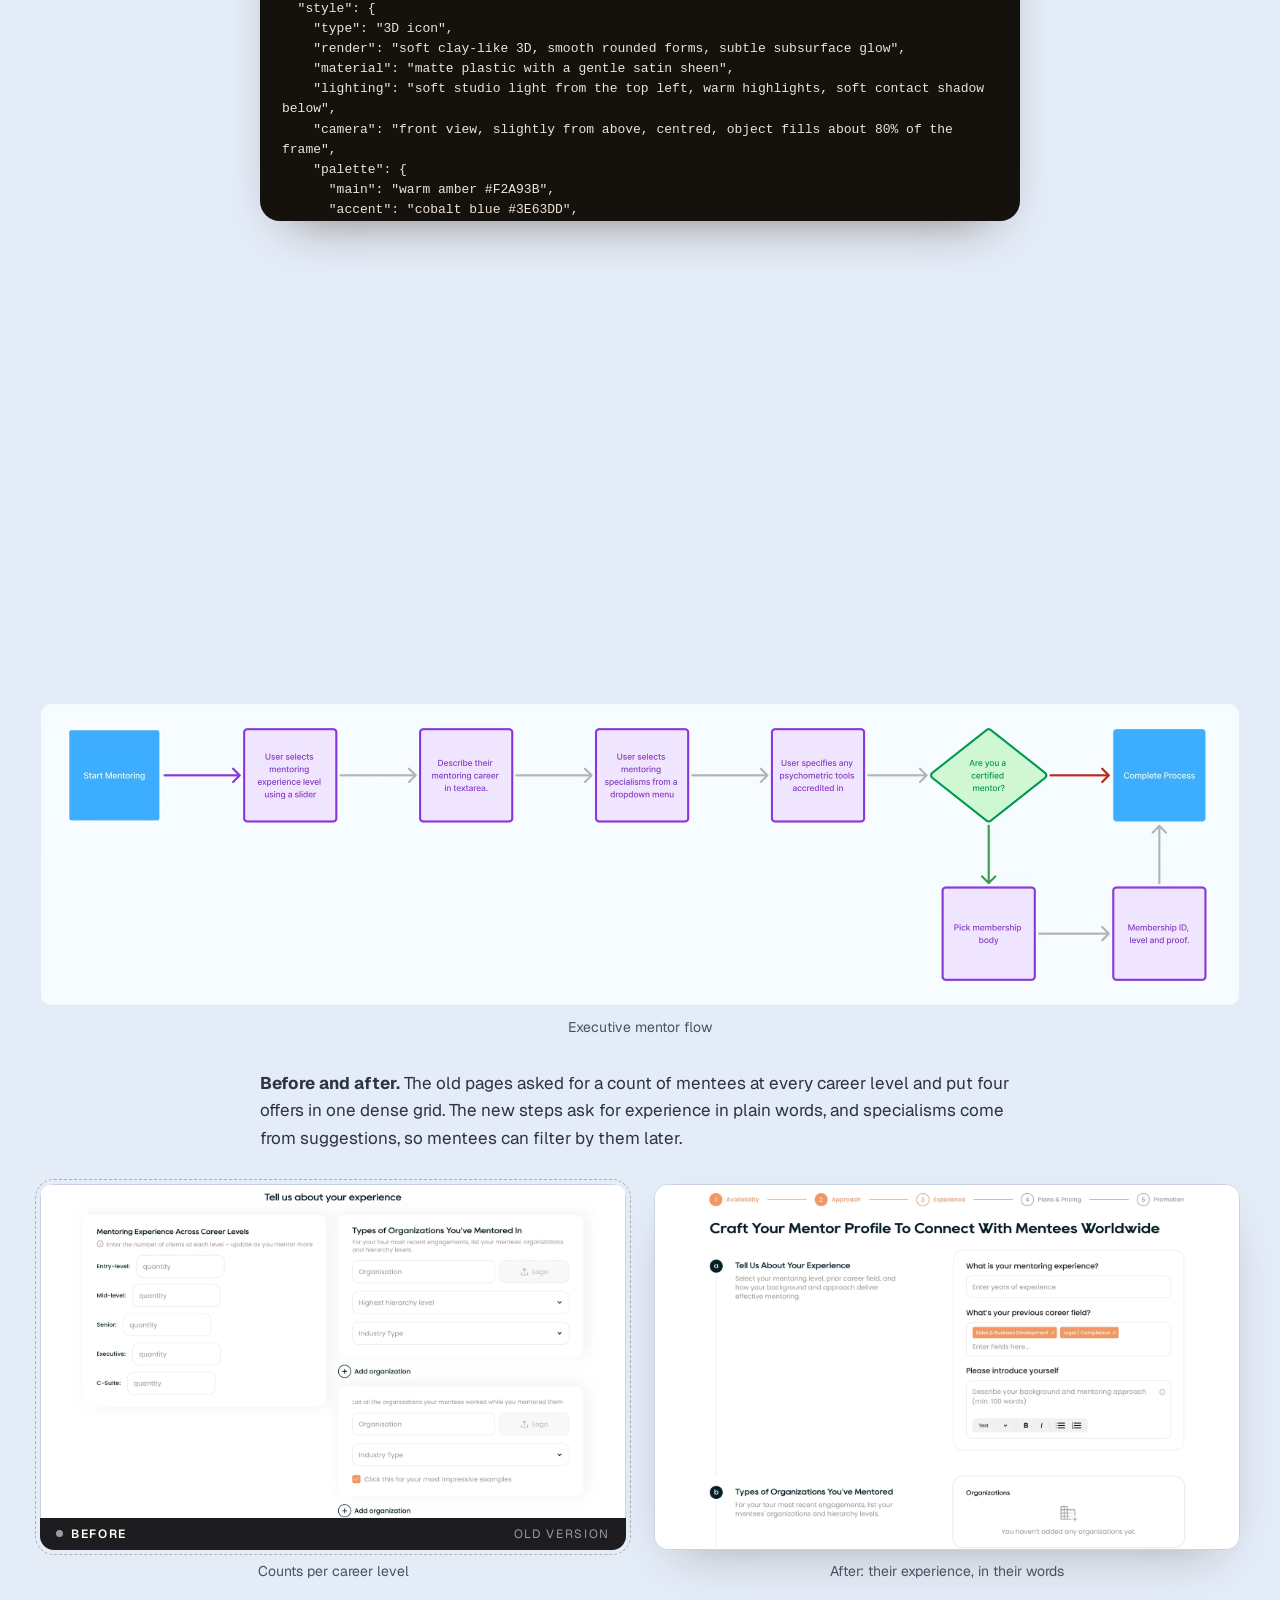
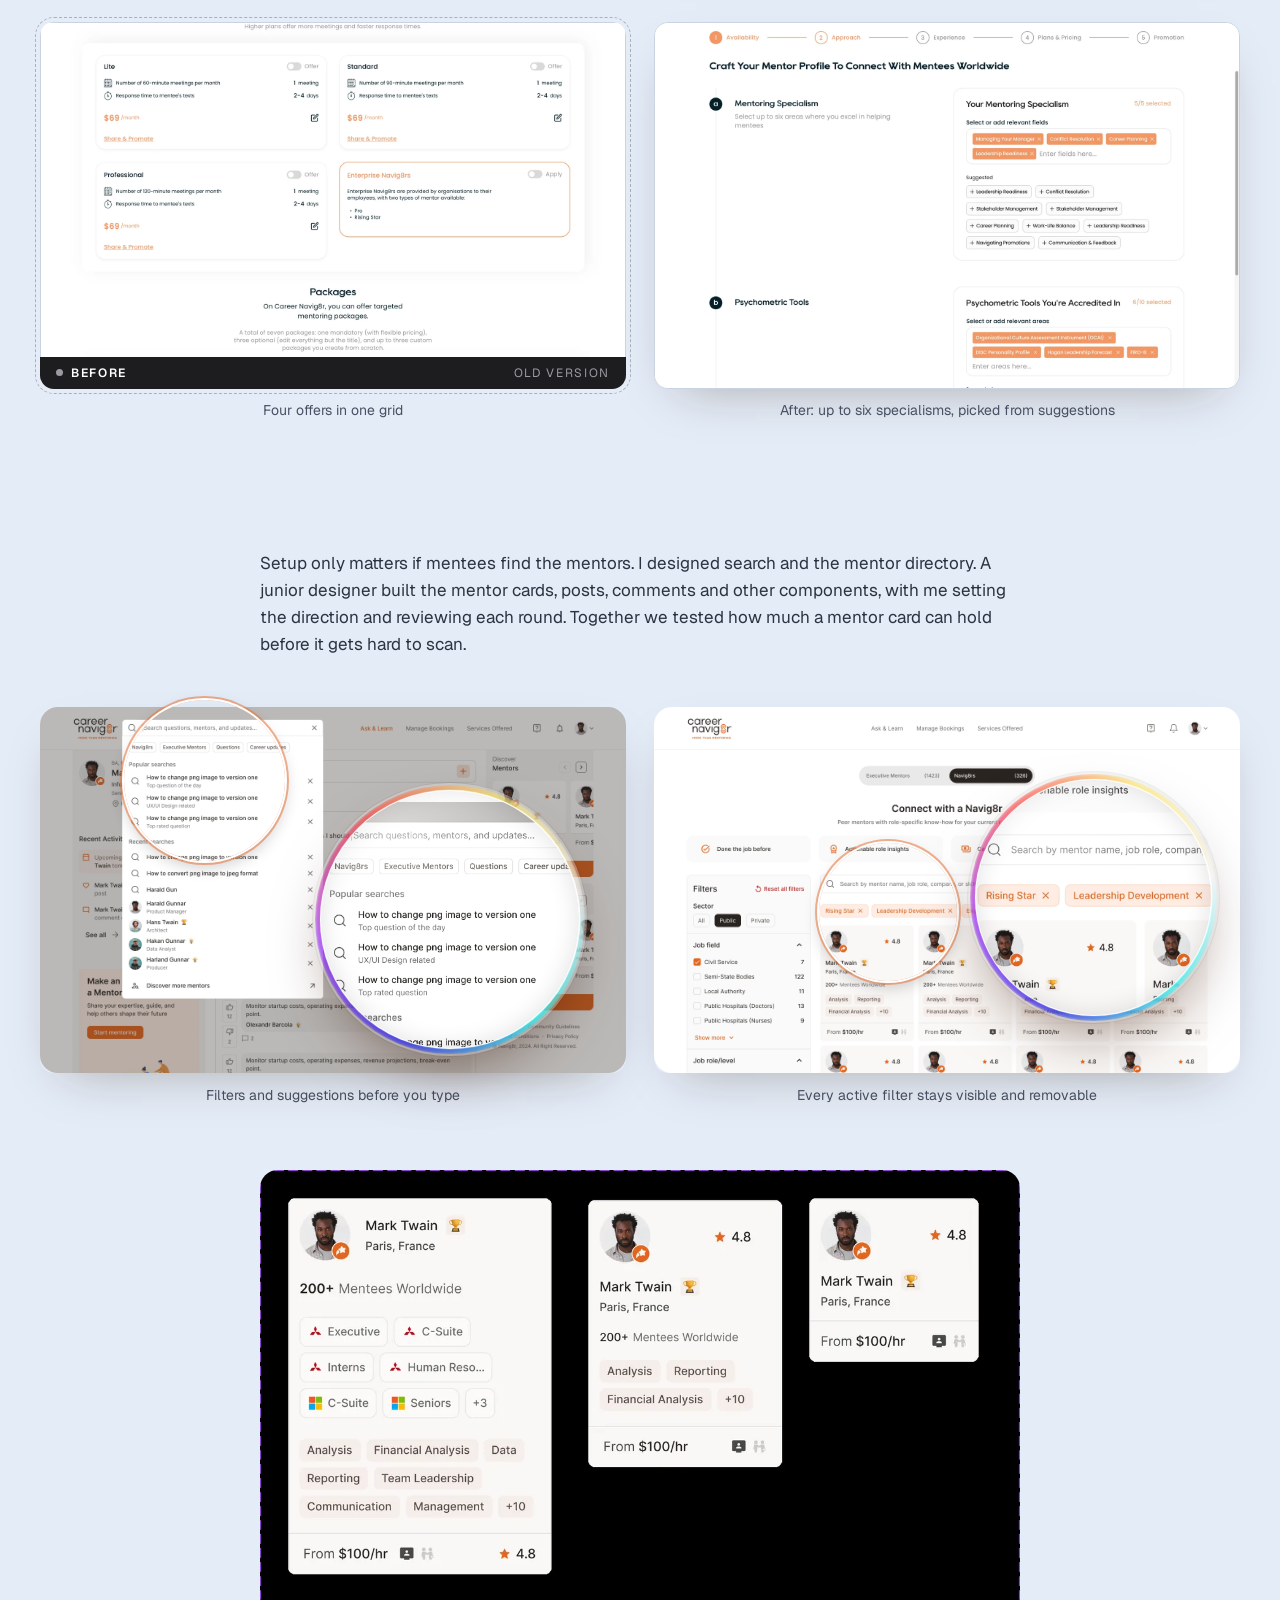
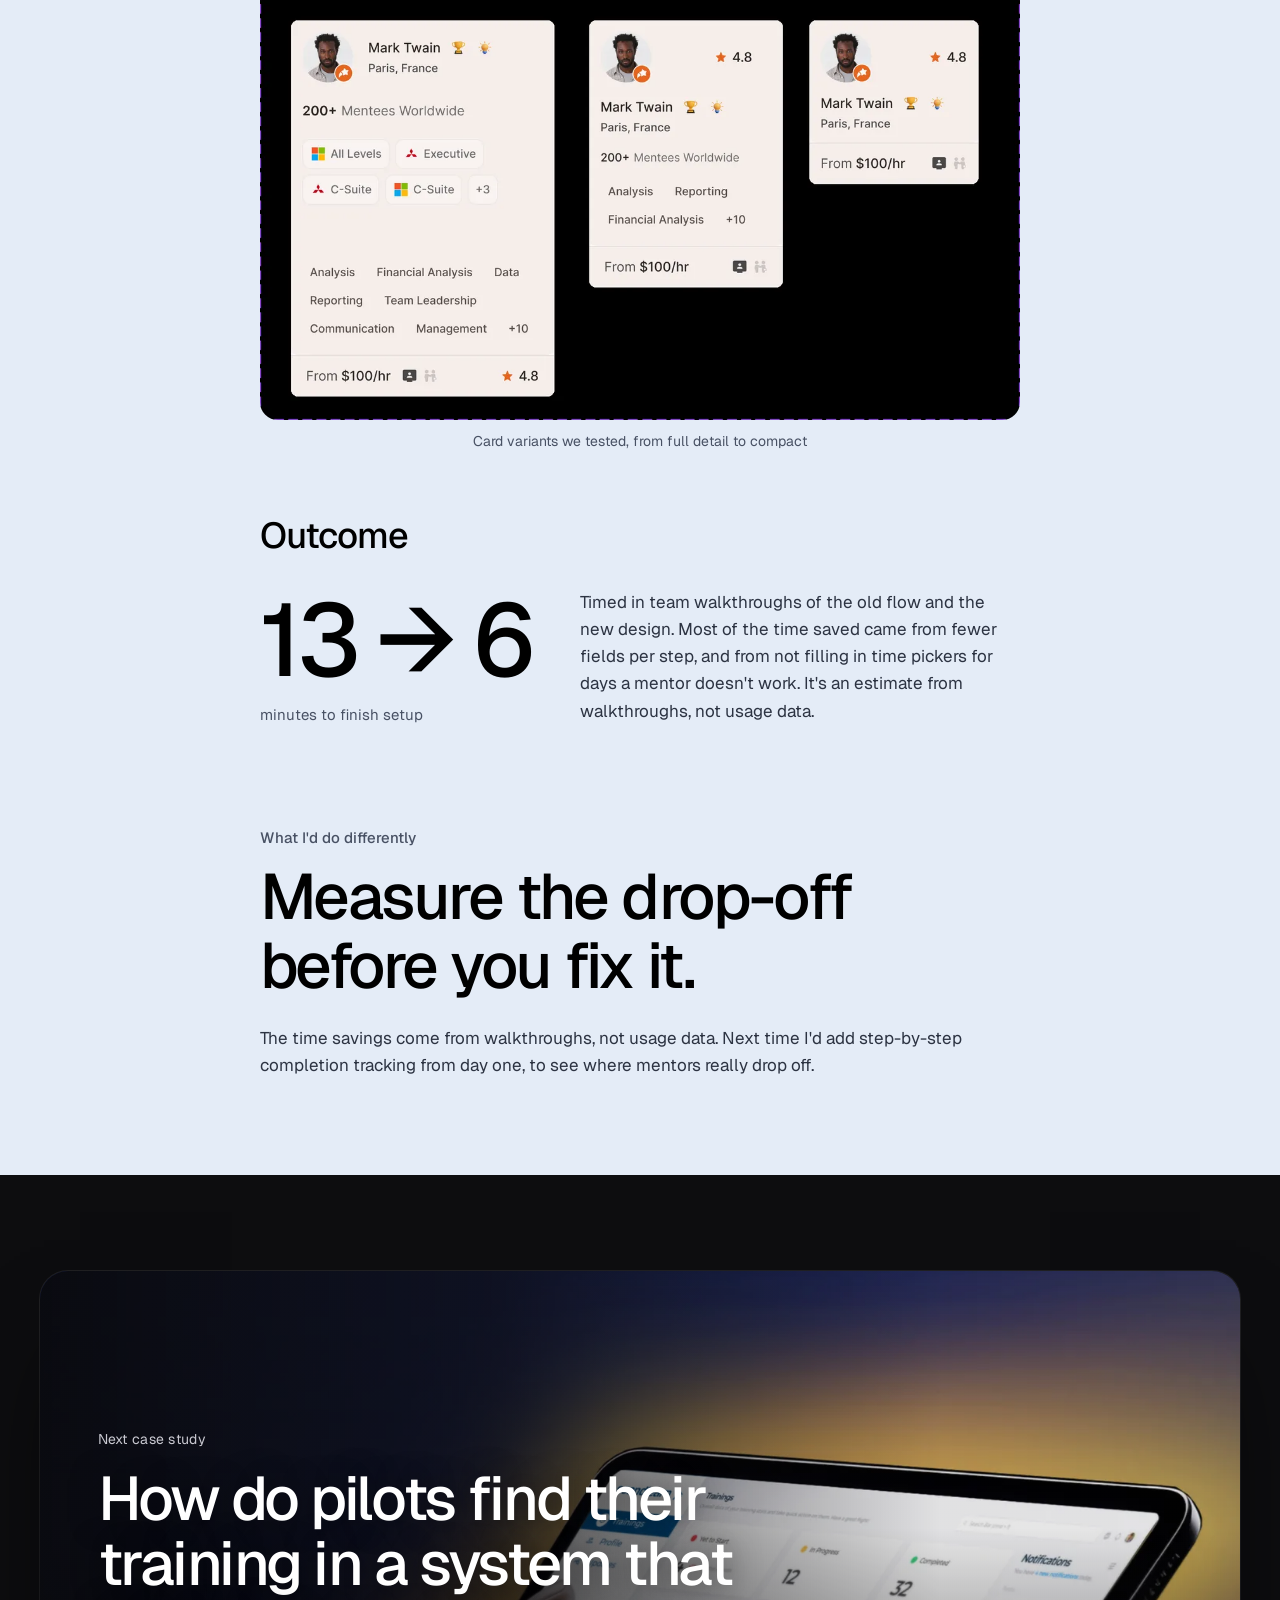
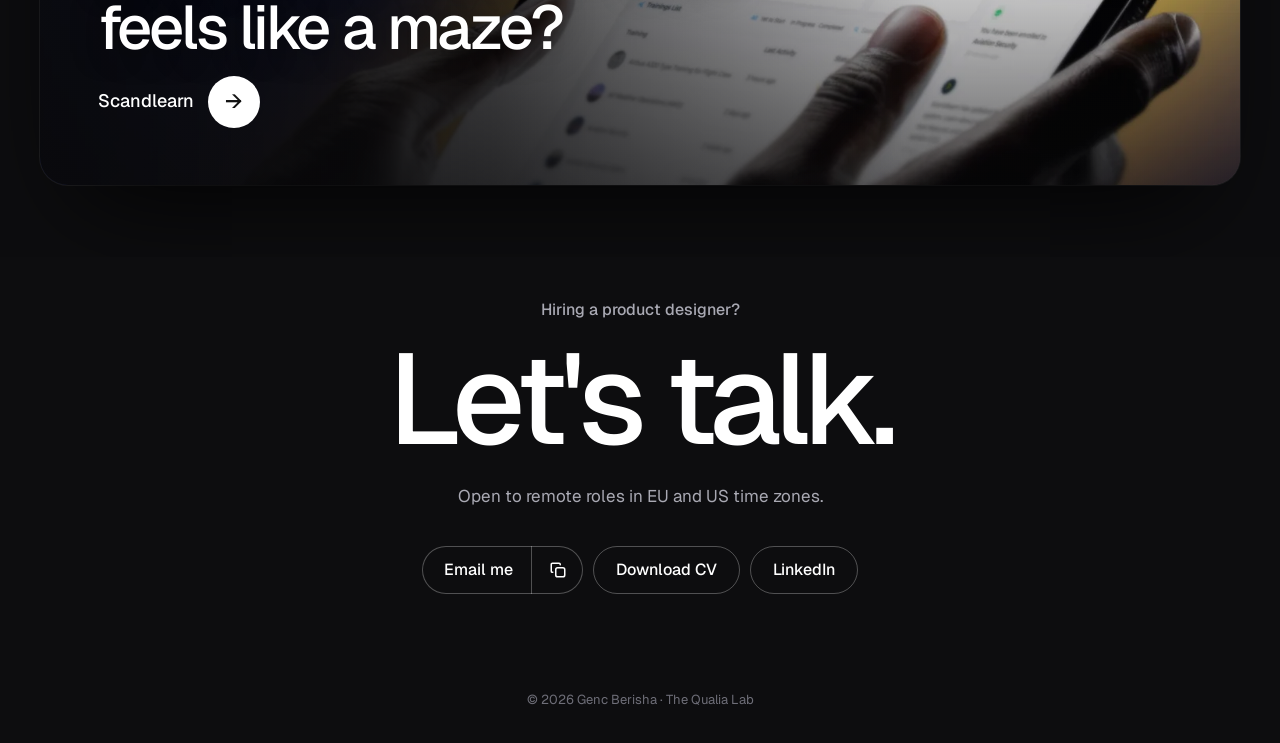
==== commit b744e7aa: "Case pages on phones: section tabs hide with the header; soft edges instead of hard crop Co-Authored" ====
--- a/career-navig8r/index.html
+++ b/career-navig8r/index.html
@@ -27,7 +27,7 @@
 <link rel="preconnect" href="https://fonts.gstatic.com" crossorigin>
 <link href="https://fonts.googleapis.com/css2?family=Geist:wght@400;500;600&family=Instrument+Serif:ital@0;1&display=swap" rel="stylesheet">
 <link rel="stylesheet" href="../styles.css?v=202611181945">
-<link rel="stylesheet" href="../case.css?v=202611251547">
+<link rel="stylesheet" href="../case.css?v=202611251550">
 
 </head>
 <body class="cs dark-stage v2 dark-end navig8r">
--- a/case.css
+++ b/case.css
@@ -780,3 +780,8 @@
 html.hdr-hide .cs .top{transform:translateY(-110%)}
 .v2 .chapters{top:var(--hdr-h,0px);transition:top .35s cubic-bezier(.2,.7,.2,1)}
 @media (prefers-reduced-motion:reduce){.cs .top,.v2 .chapters{transition:none}}
+.v2 .chapters{transition:top .35s cubic-bezier(.2,.7,.2,1),transform .35s cubic-bezier(.2,.7,.2,1),opacity .25s}
+@media (max-width:767px){
+  html.hdr-hide .v2 .chapters{transform:translateY(-110%)}
+  .v2 .chapters .ch-tabs{-webkit-mask-image:linear-gradient(90deg,transparent,#000 18px,#000 calc(100% - 18px),transparent);mask-image:linear-gradient(90deg,transparent,#000 18px,#000 calc(100% - 18px),transparent);padding:0 14px;scroll-padding:0 14px}
+}
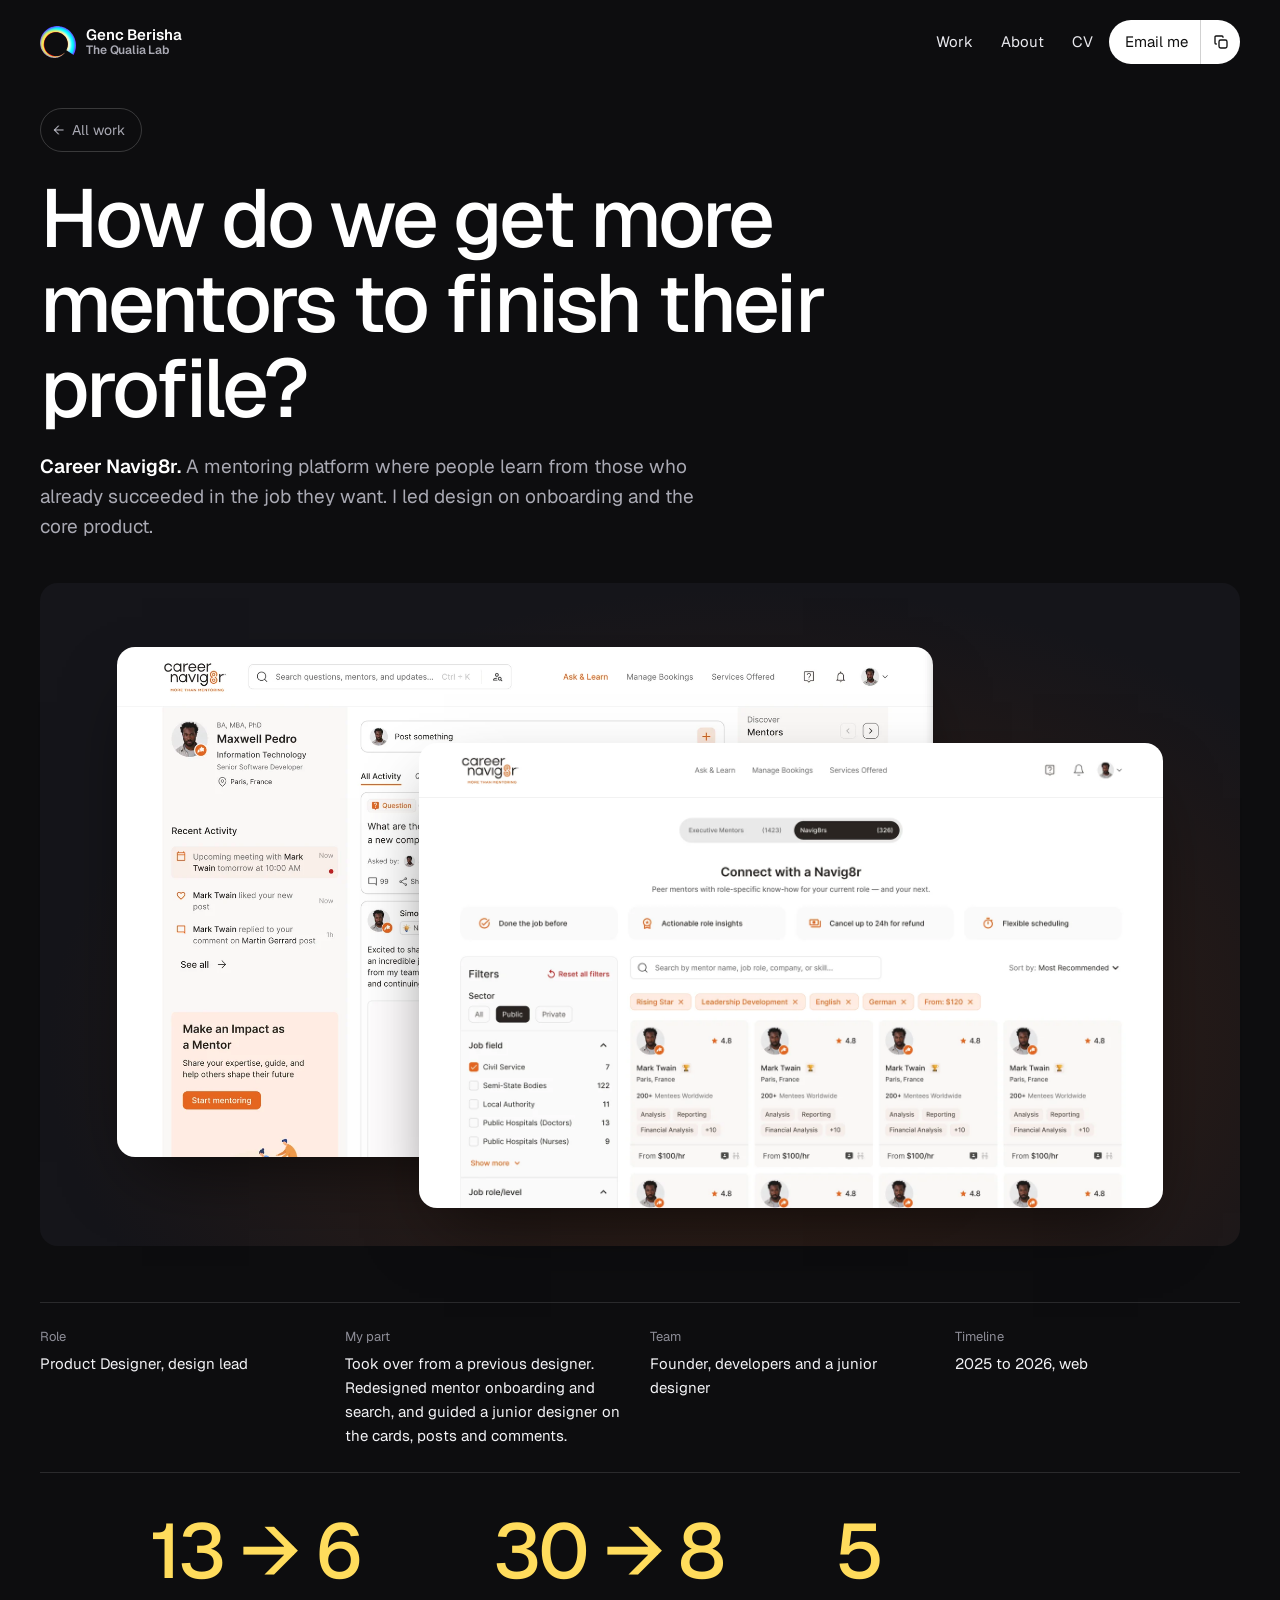
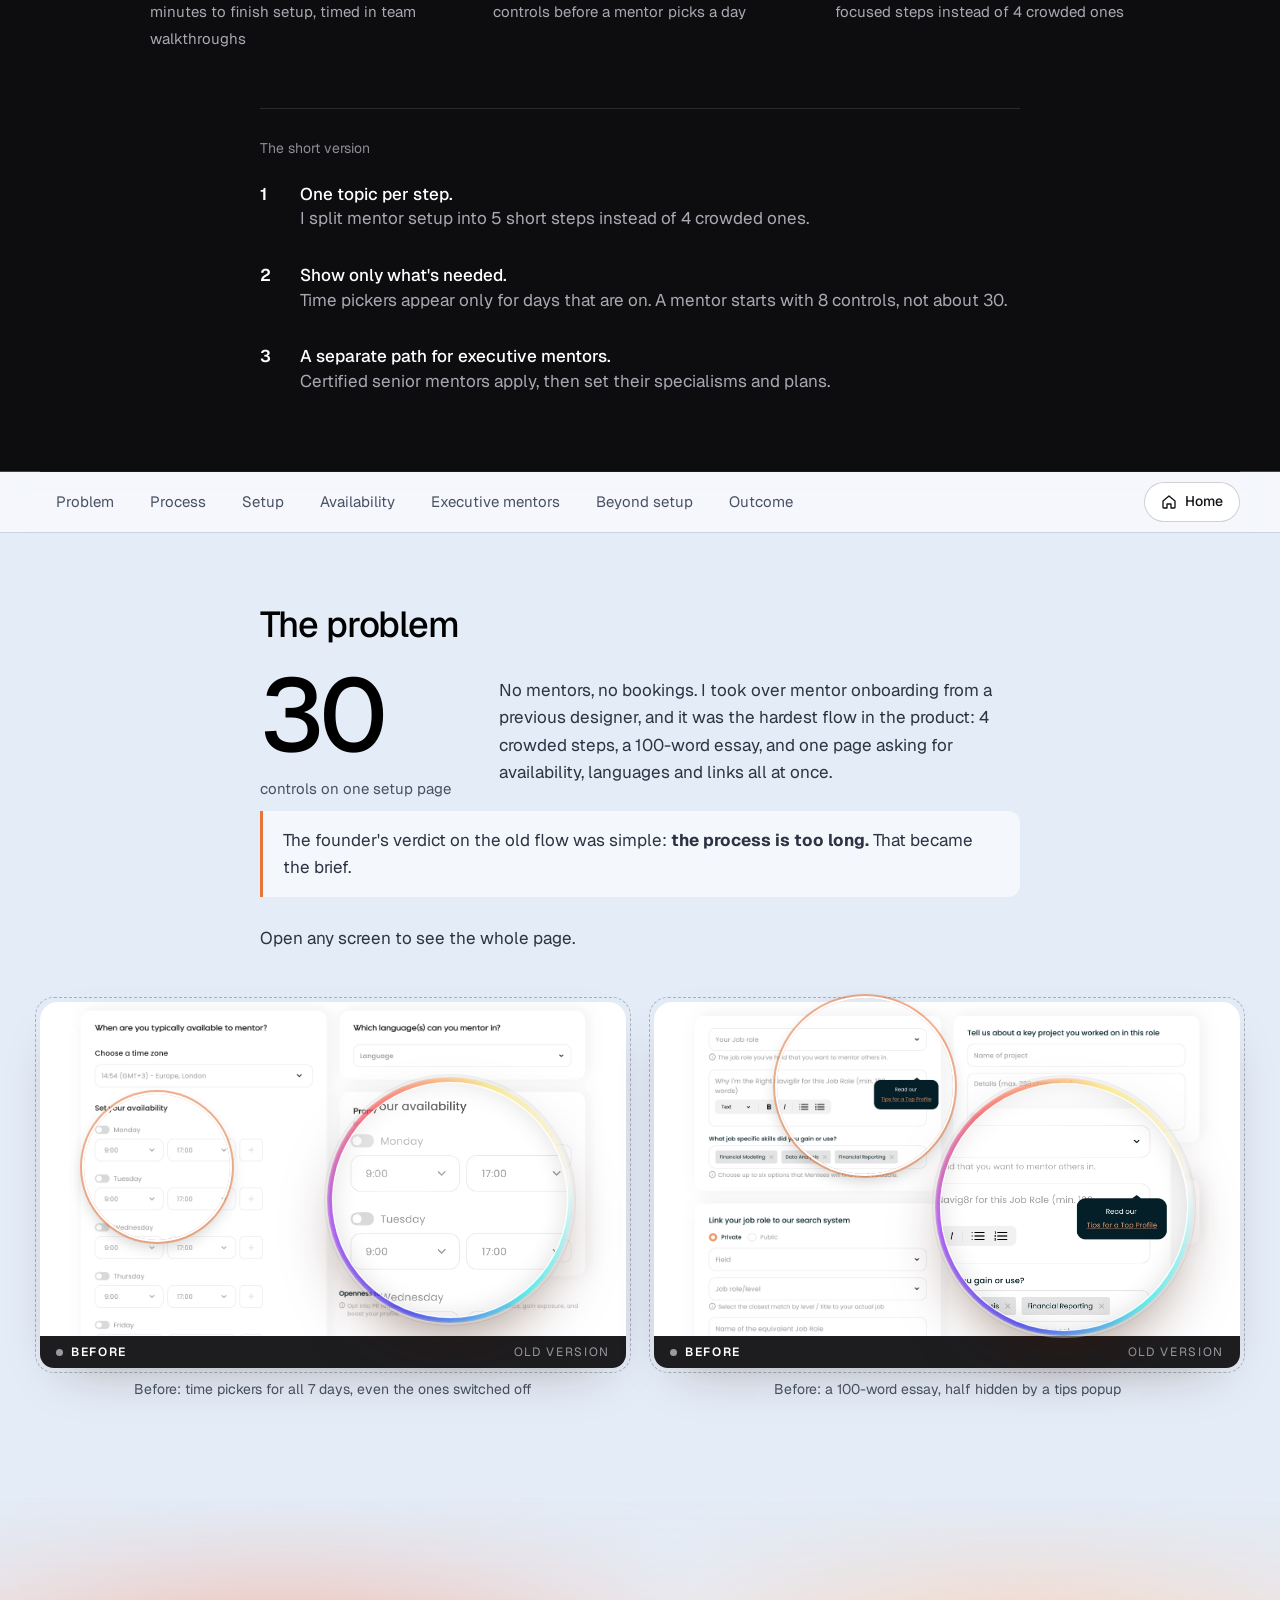
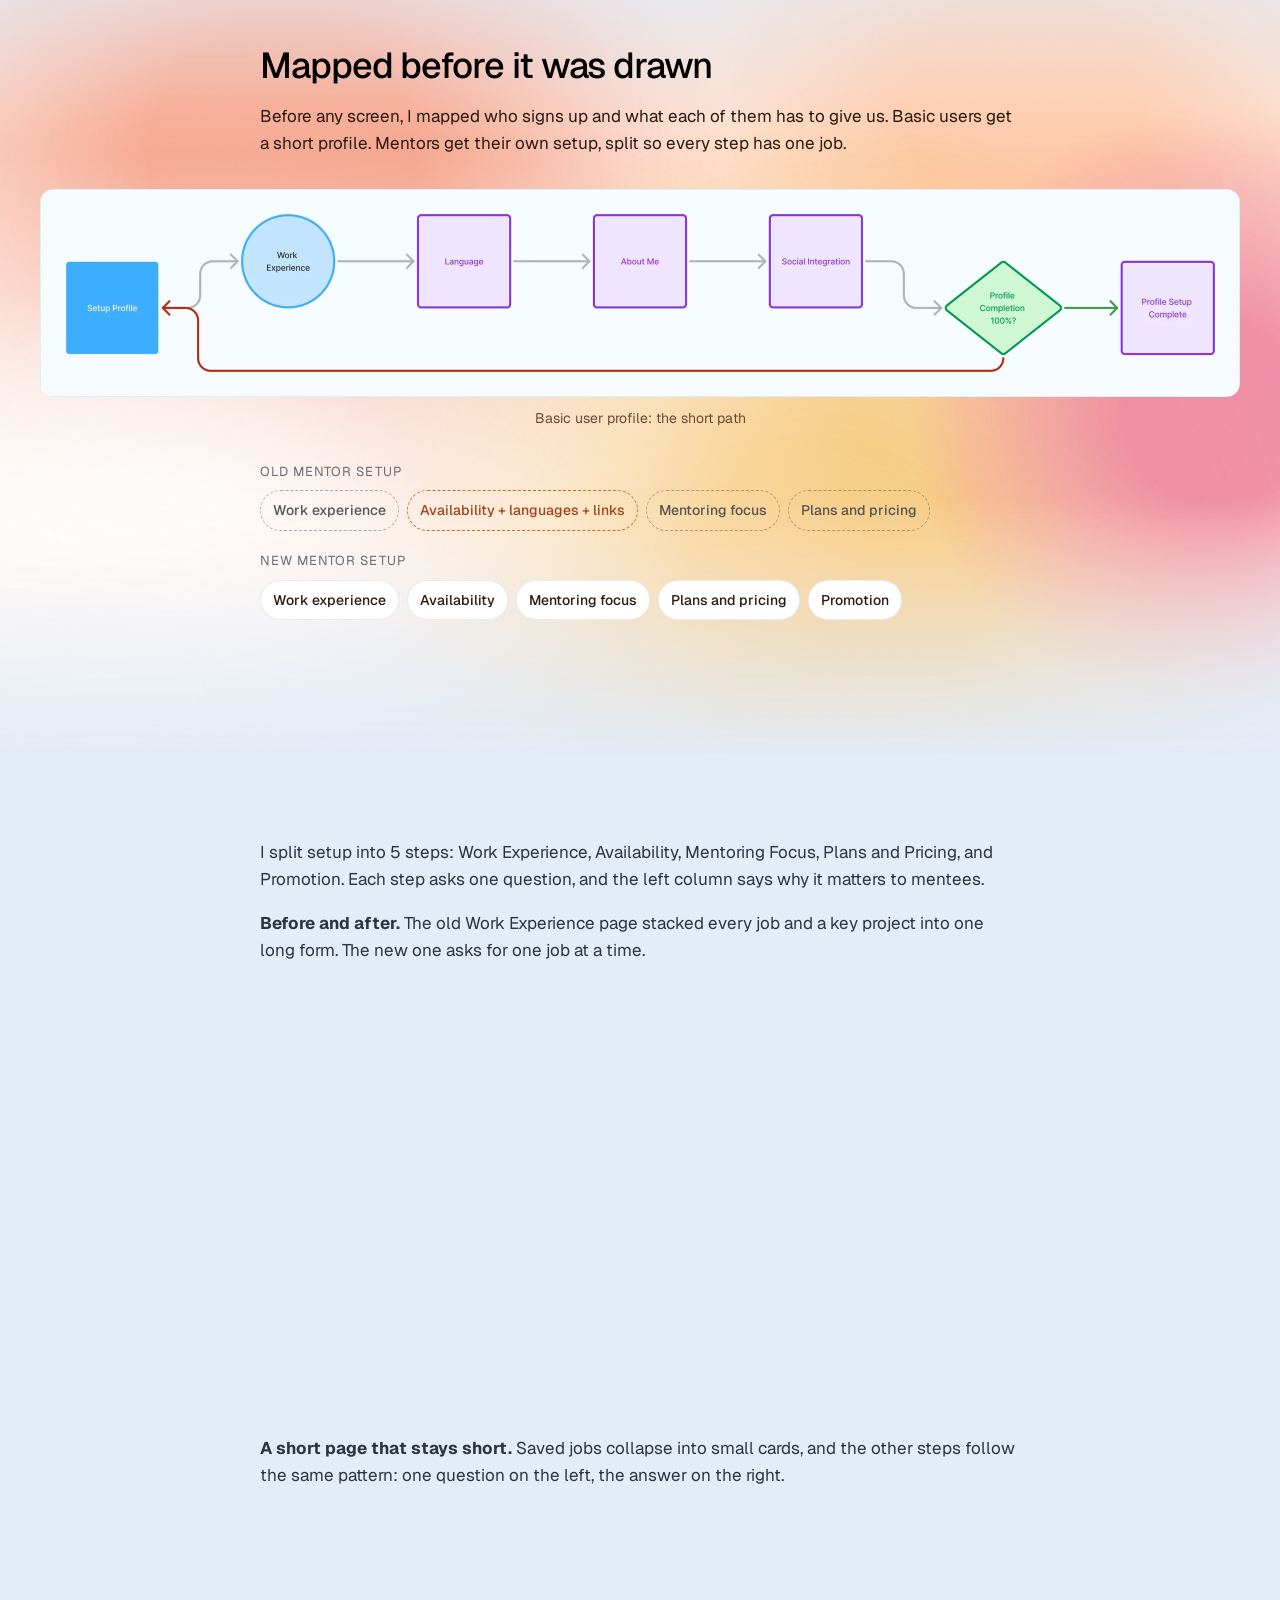
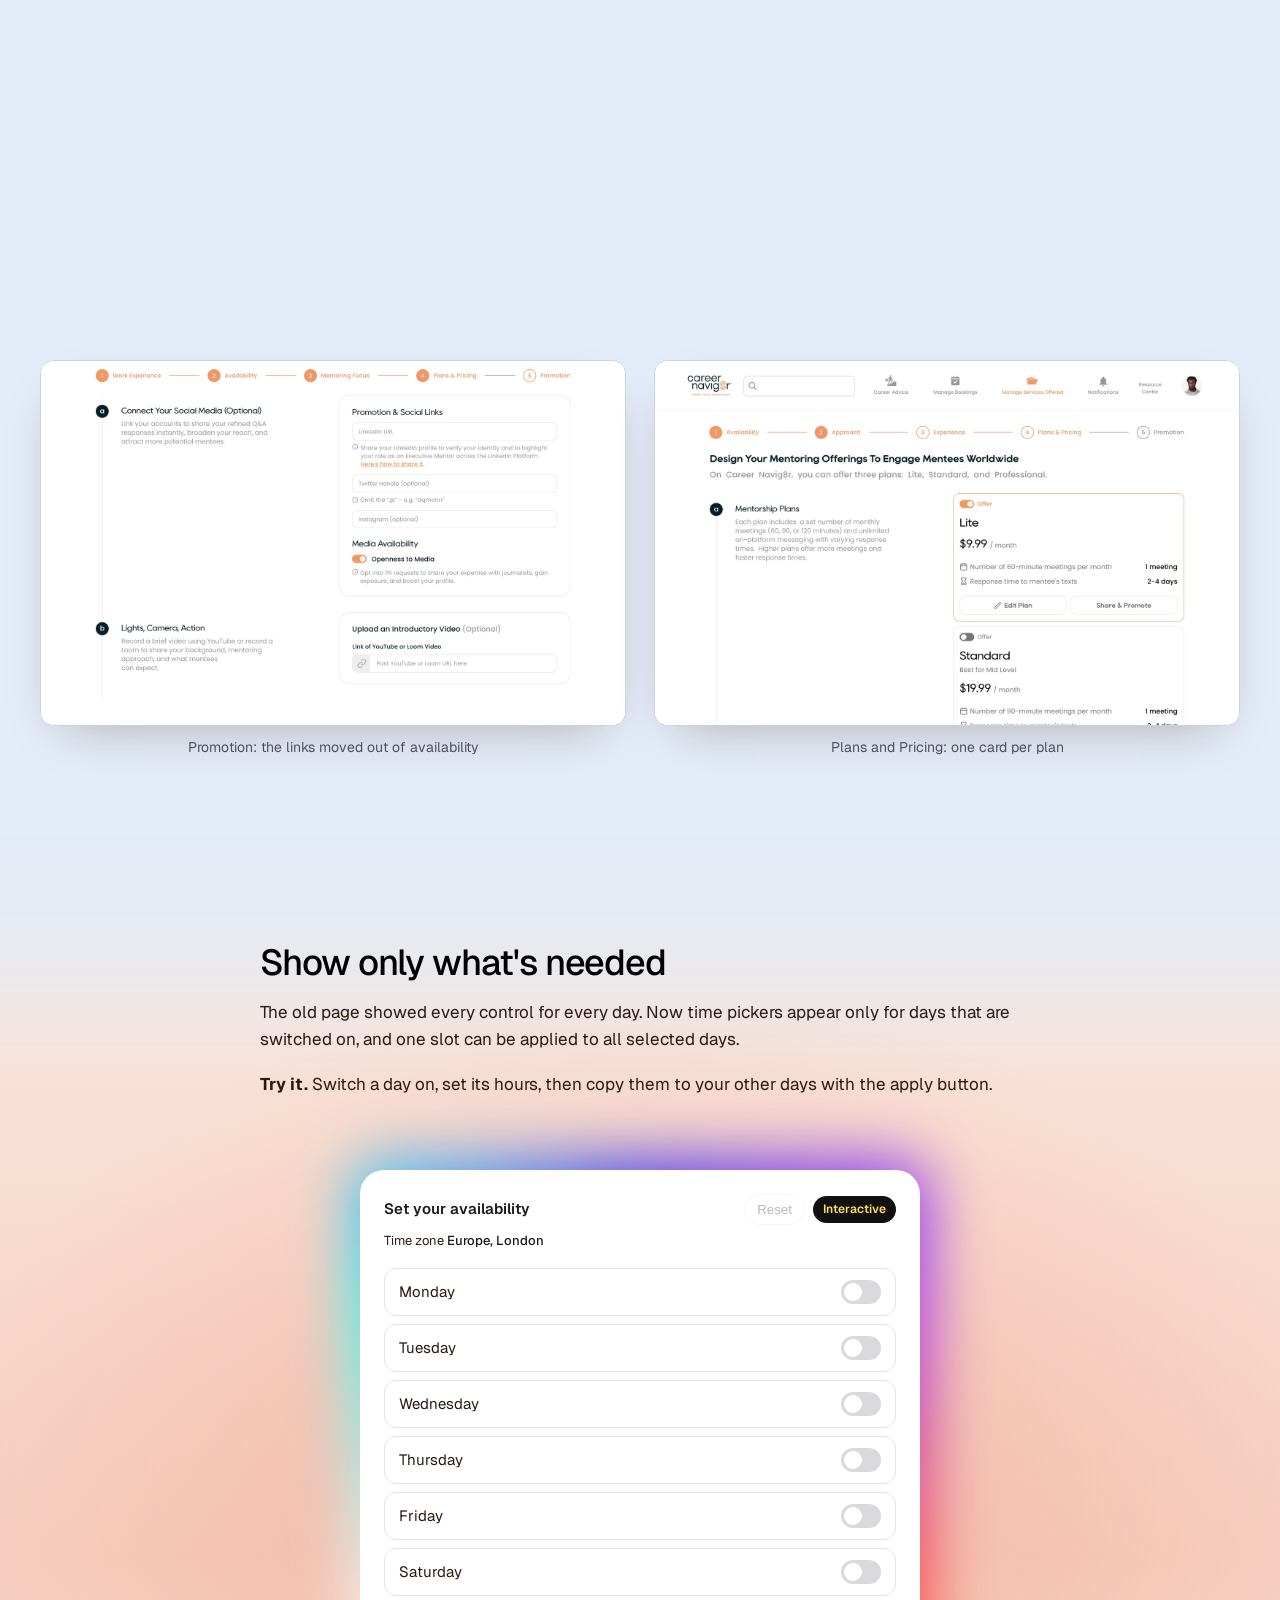
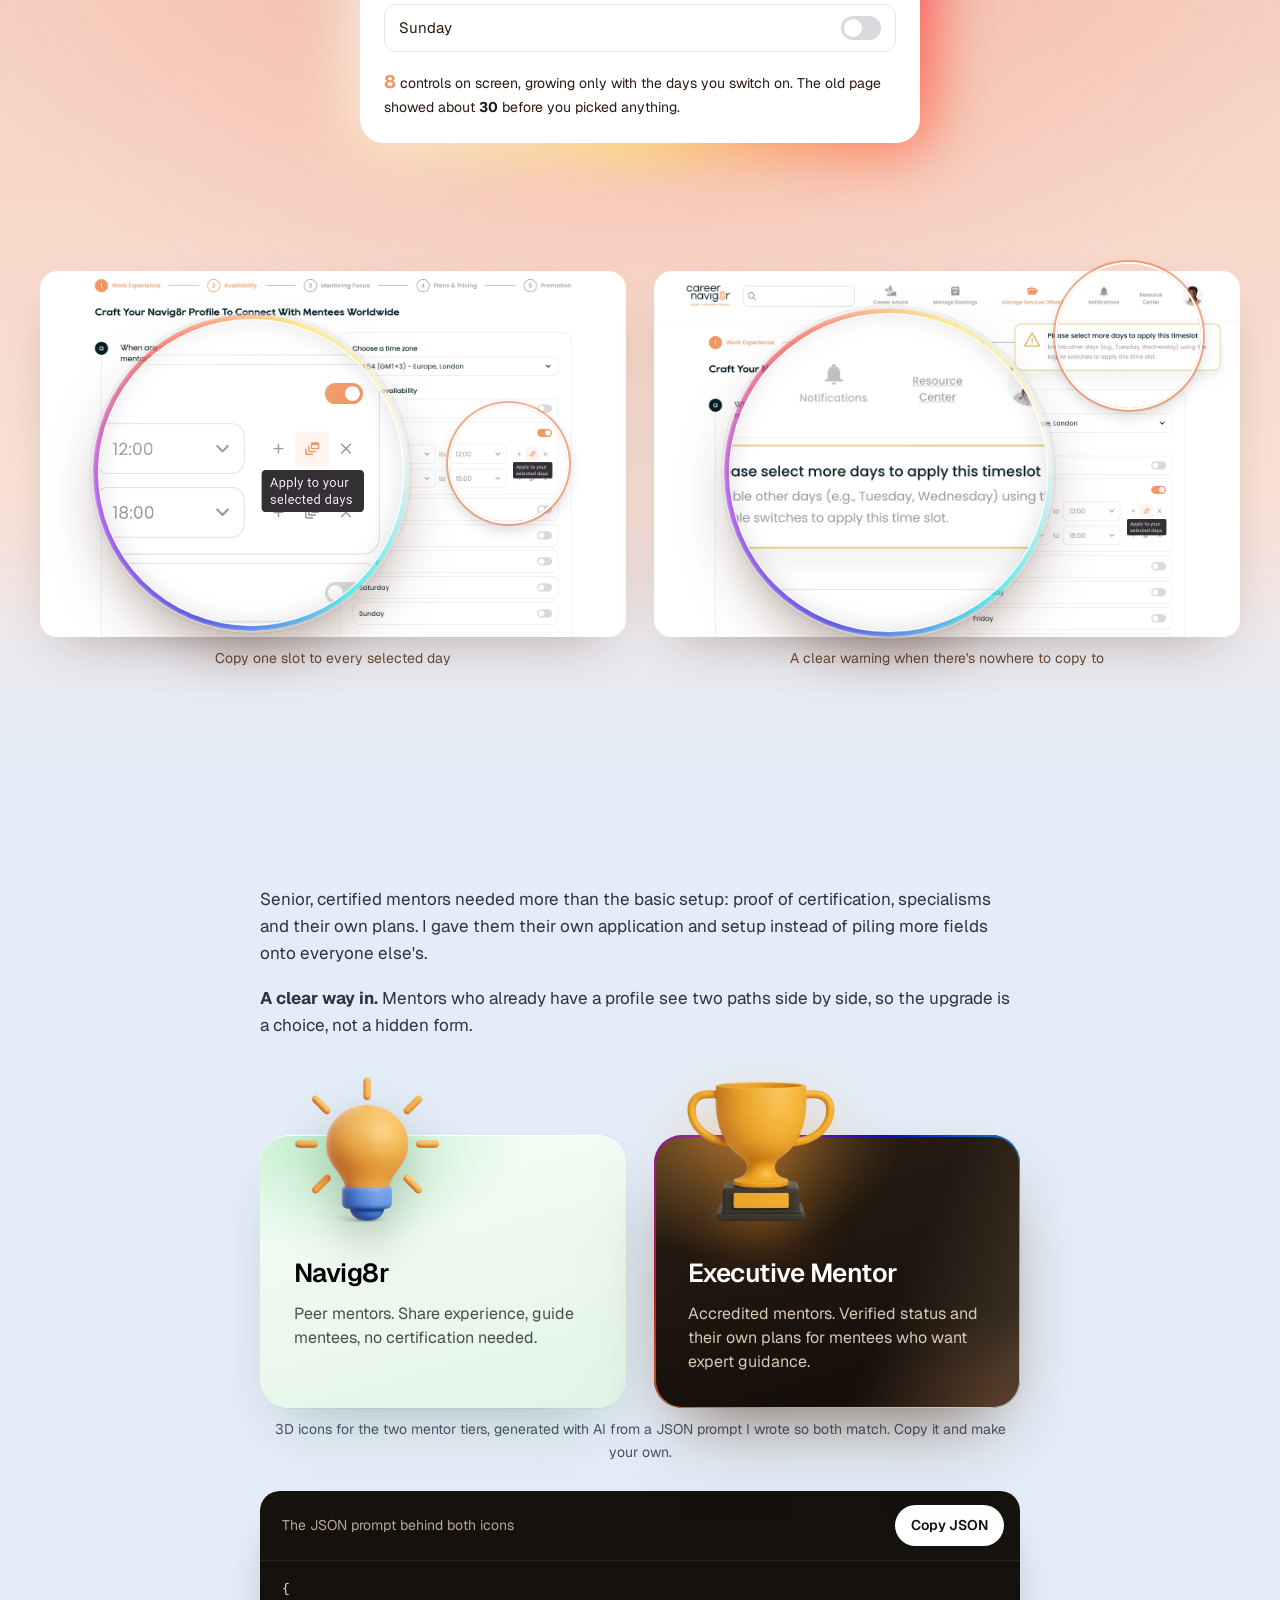
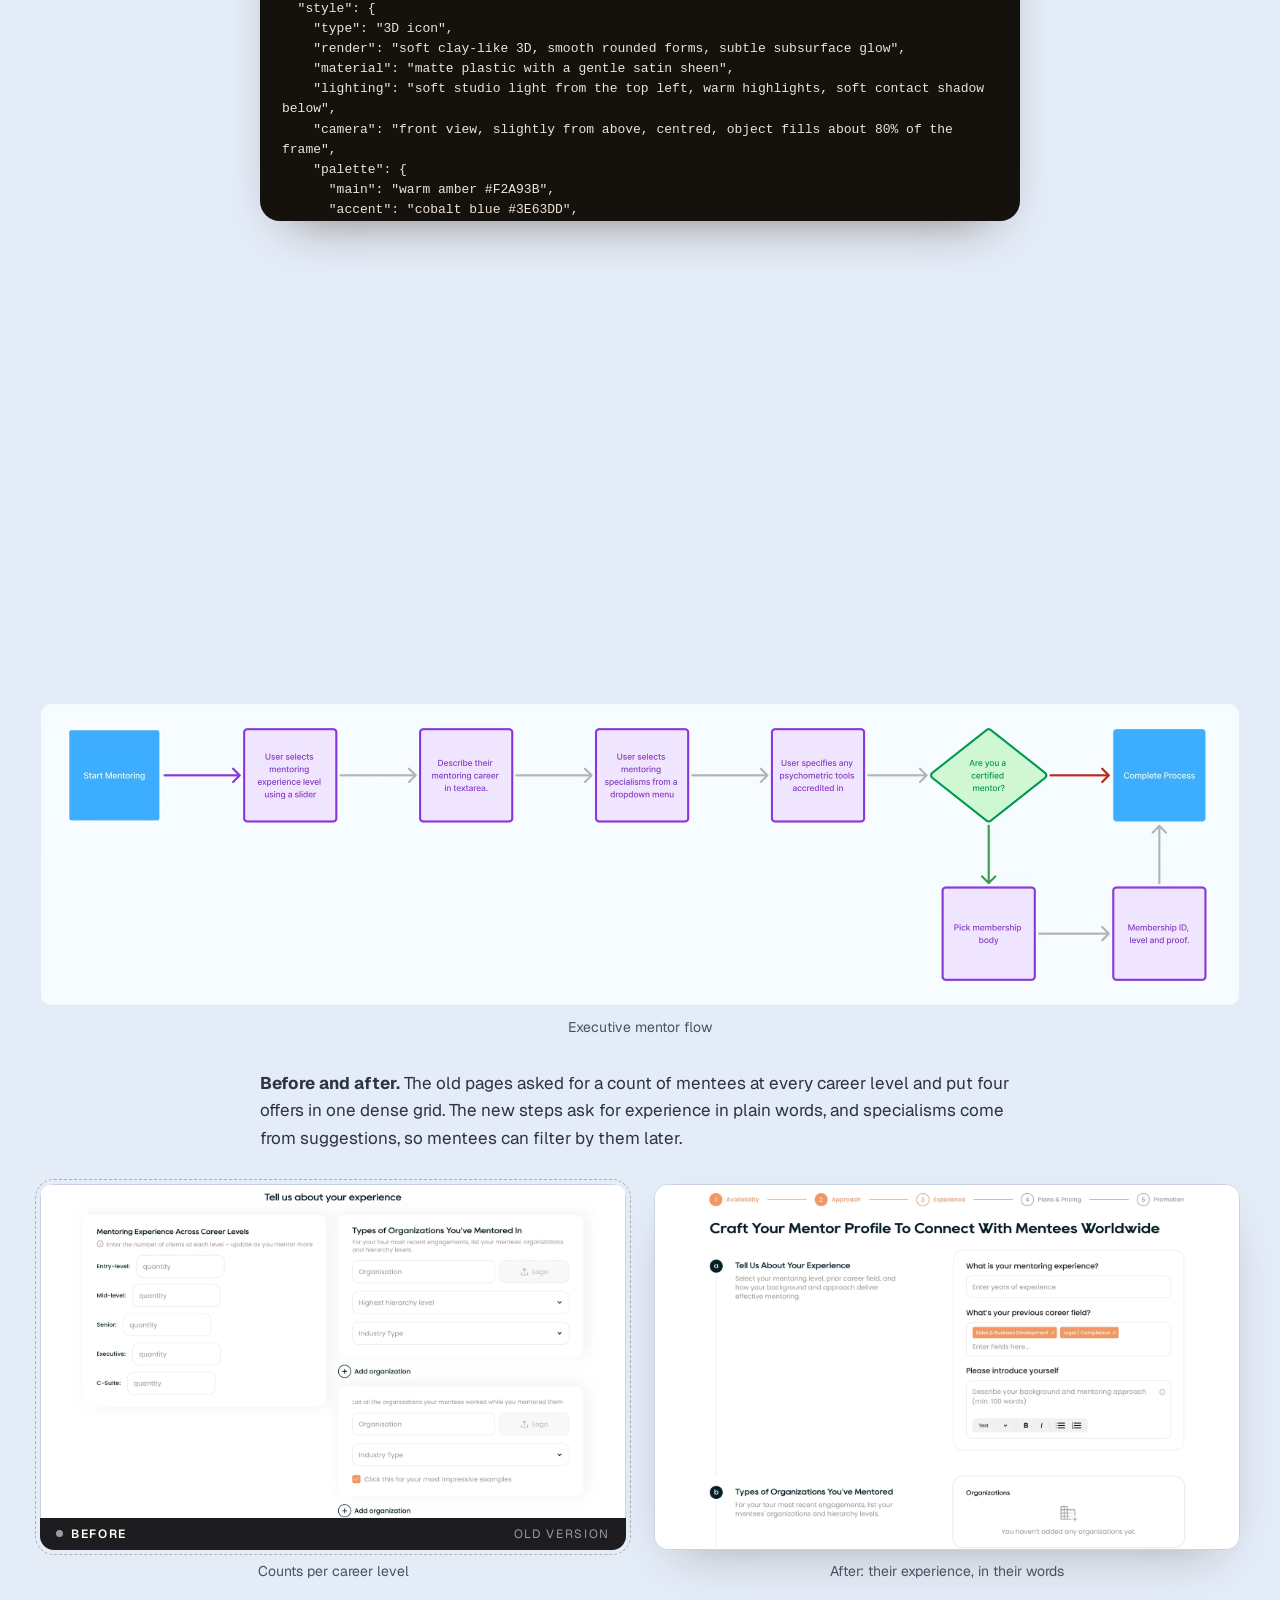
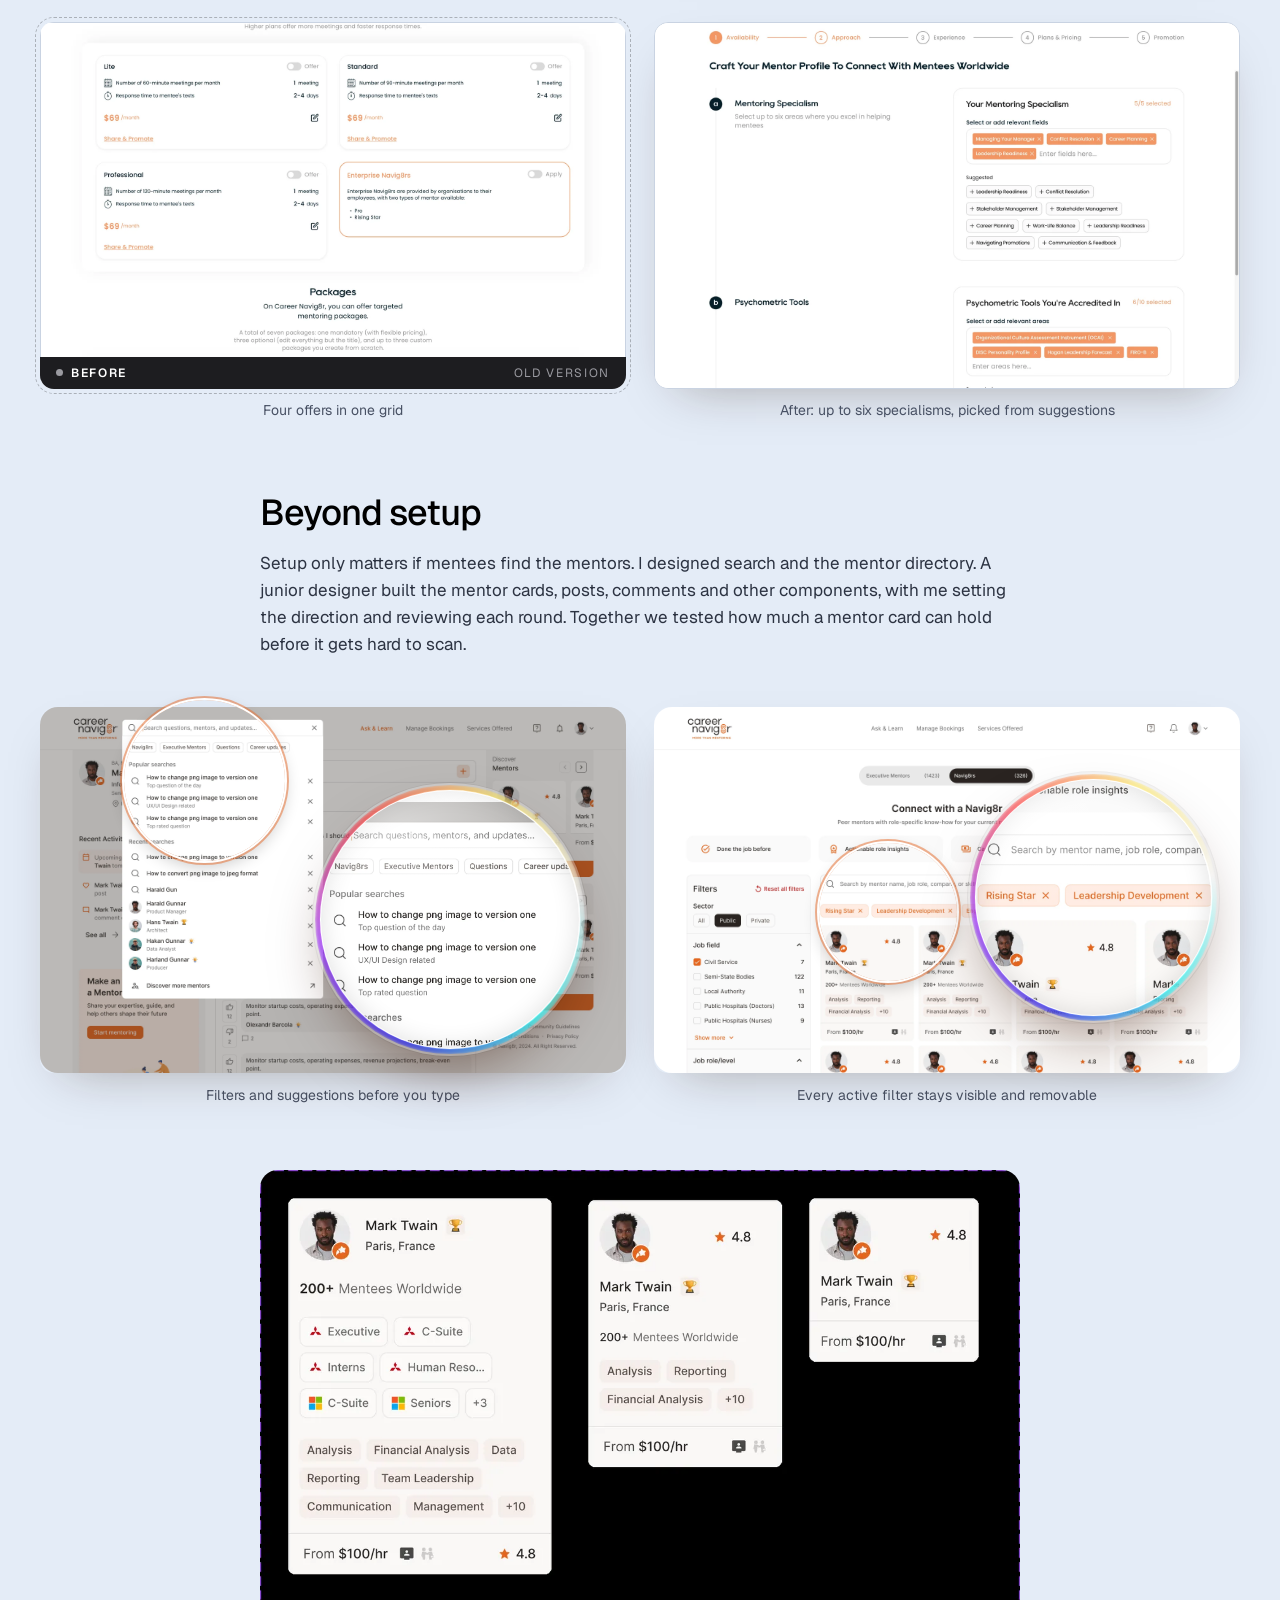
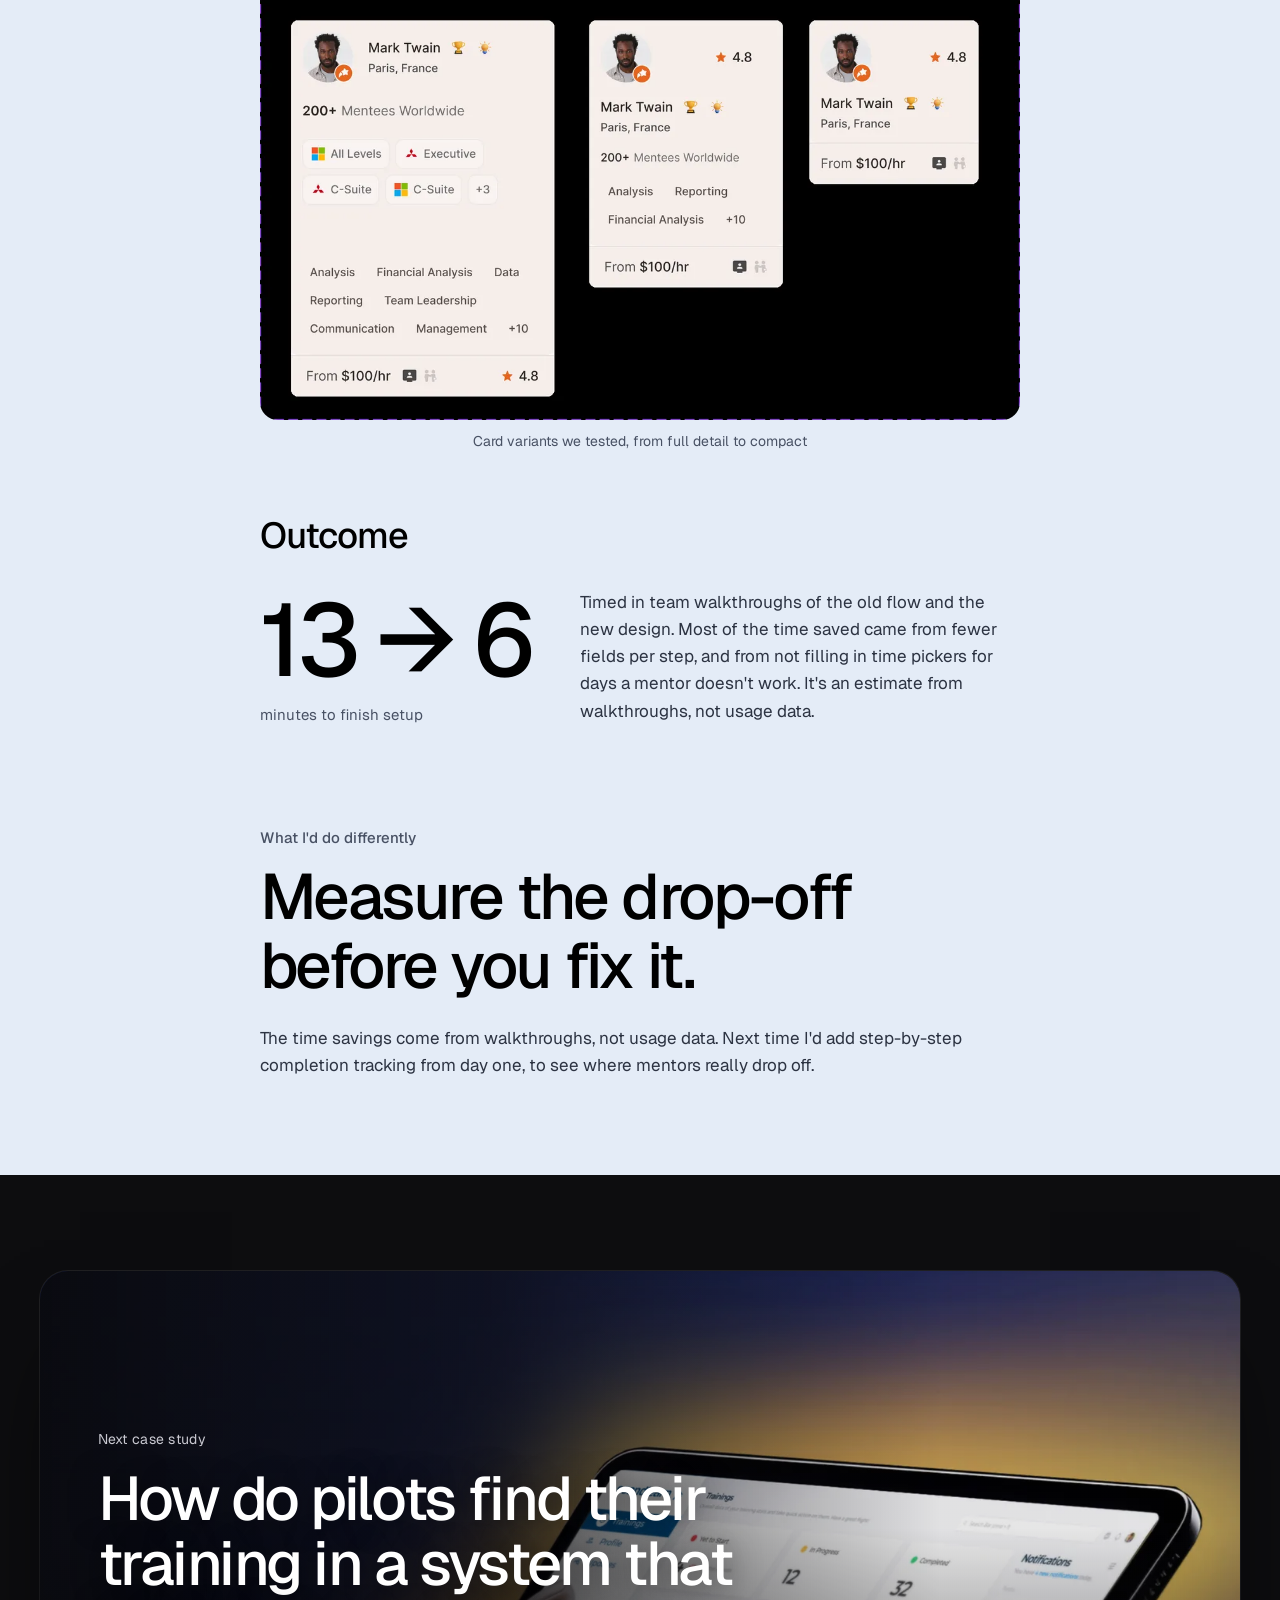
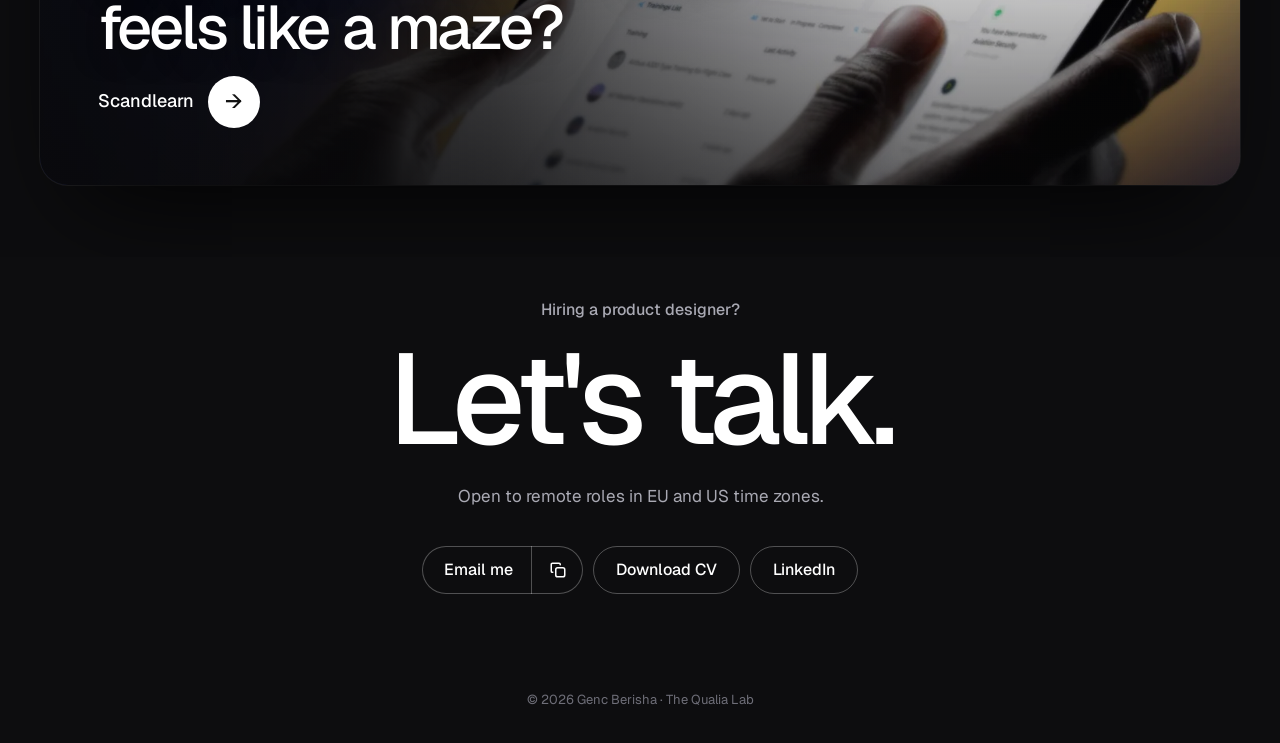
==== commit 542adc8f: "Case pages: main header scrolls away; only the section tabs stick Co-Authored-By: Claude Opus 5.5 <n" ====
--- a/career-navig8r/index.html
+++ b/career-navig8r/index.html
@@ -27,7 +27,7 @@
 <link rel="preconnect" href="https://fonts.gstatic.com" crossorigin>
 <link href="https://fonts.googleapis.com/css2?family=Geist:wght@400;500;600&family=Instrument+Serif:ital@0;1&display=swap" rel="stylesheet">
 <link rel="stylesheet" href="../styles.css?v=202611181945">
-<link rel="stylesheet" href="../case.css?v=202611251550">
+<link rel="stylesheet" href="../case.css?v=202611251556">
 
 </head>
 <body class="cs dark-stage v2 dark-end navig8r">
@@ -86,7 +86,7 @@
   <a class="next" href="../scandlearn/"><span class="next-text"><span class="next-k">Next case study</span><b>How do pilots find their training in a system that feels like a maze?</b><em>Scandlearn<i aria-hidden="true">→</i></em></span><span class="next-img"><img src="../assets/thumb-scandlearn.webp" alt="" loading="lazy"></span></a>
 </main>
 <footer class="contact close"><div class="close-in"><p class="close-k">Hiring a product designer?</p><h2>Let's talk.</h2><p class="close-sub">Open to remote roles in EU and US time zones.</p><div class="close-ctas"><span class="cta-split"><a class="cta-y" href="mailto:gencberisha3@gmail.com">Email me</a><button type="button" class="cta-copy" data-copy="gencberisha3@gmail.com" aria-label="Copy email address" title="Copy email address"><svg class="i-copy" width="18" height="18" viewBox="0 0 24 24" fill="none" stroke="currentColor" stroke-width="2" stroke-linecap="round" stroke-linejoin="round" aria-hidden="true"><rect x="9" y="9" width="12" height="12" rx="2.5"/><path d="M5 15H4.5A1.5 1.5 0 0 1 3 13.5v-9A1.5 1.5 0 0 1 4.5 3h9A1.5 1.5 0 0 1 15 4.5V5"/></svg><svg class="i-ok" width="18" height="18" viewBox="0 0 24 24" fill="none" stroke="currentColor" stroke-width="2.4" stroke-linecap="round" stroke-linejoin="round" aria-hidden="true"><path d="M5 12.5l4.5 4.5L19 7.5"/></svg><span class="cta-tip" aria-live="polite"></span></button></span><a class="cta-o" href="../genc-berisha-cv.pdf" target="_blank" rel="noopener">Download CV</a><a class="cta-o" href="https://www.linkedin.com/in/genc-berisha">LinkedIn</a></div><p class="fine">© 2026 Genc Berisha · The Qualia Lab</p></div><div class="close-lines" aria-hidden="true"></div></footer>
-<script src="../case.js?v=202611251547"></script>
+<script src="../case.js?v=202611251556"></script>
 <script src="../poke.js?v=202611191305" defer></script>
 <script src="../cursors.js?v=202611241442" defer></script>
 </body>
--- a/case.css
+++ b/case.css
@@ -785,3 +785,6 @@
   html.hdr-hide .v2 .chapters{transform:translateY(-110%)}
   .v2 .chapters .ch-tabs{-webkit-mask-image:linear-gradient(90deg,transparent,#000 18px,#000 calc(100% - 18px),transparent);mask-image:linear-gradient(90deg,transparent,#000 18px,#000 calc(100% - 18px),transparent);padding:0 14px;scroll-padding:0 14px}
 }
+/* 2026-11-25: main header is not sticky on case pages; only the section tabs stick (they hide/return on phones) */
+.cs .top{position:relative;transform:none!important}
+.v2 .chapters{top:0}
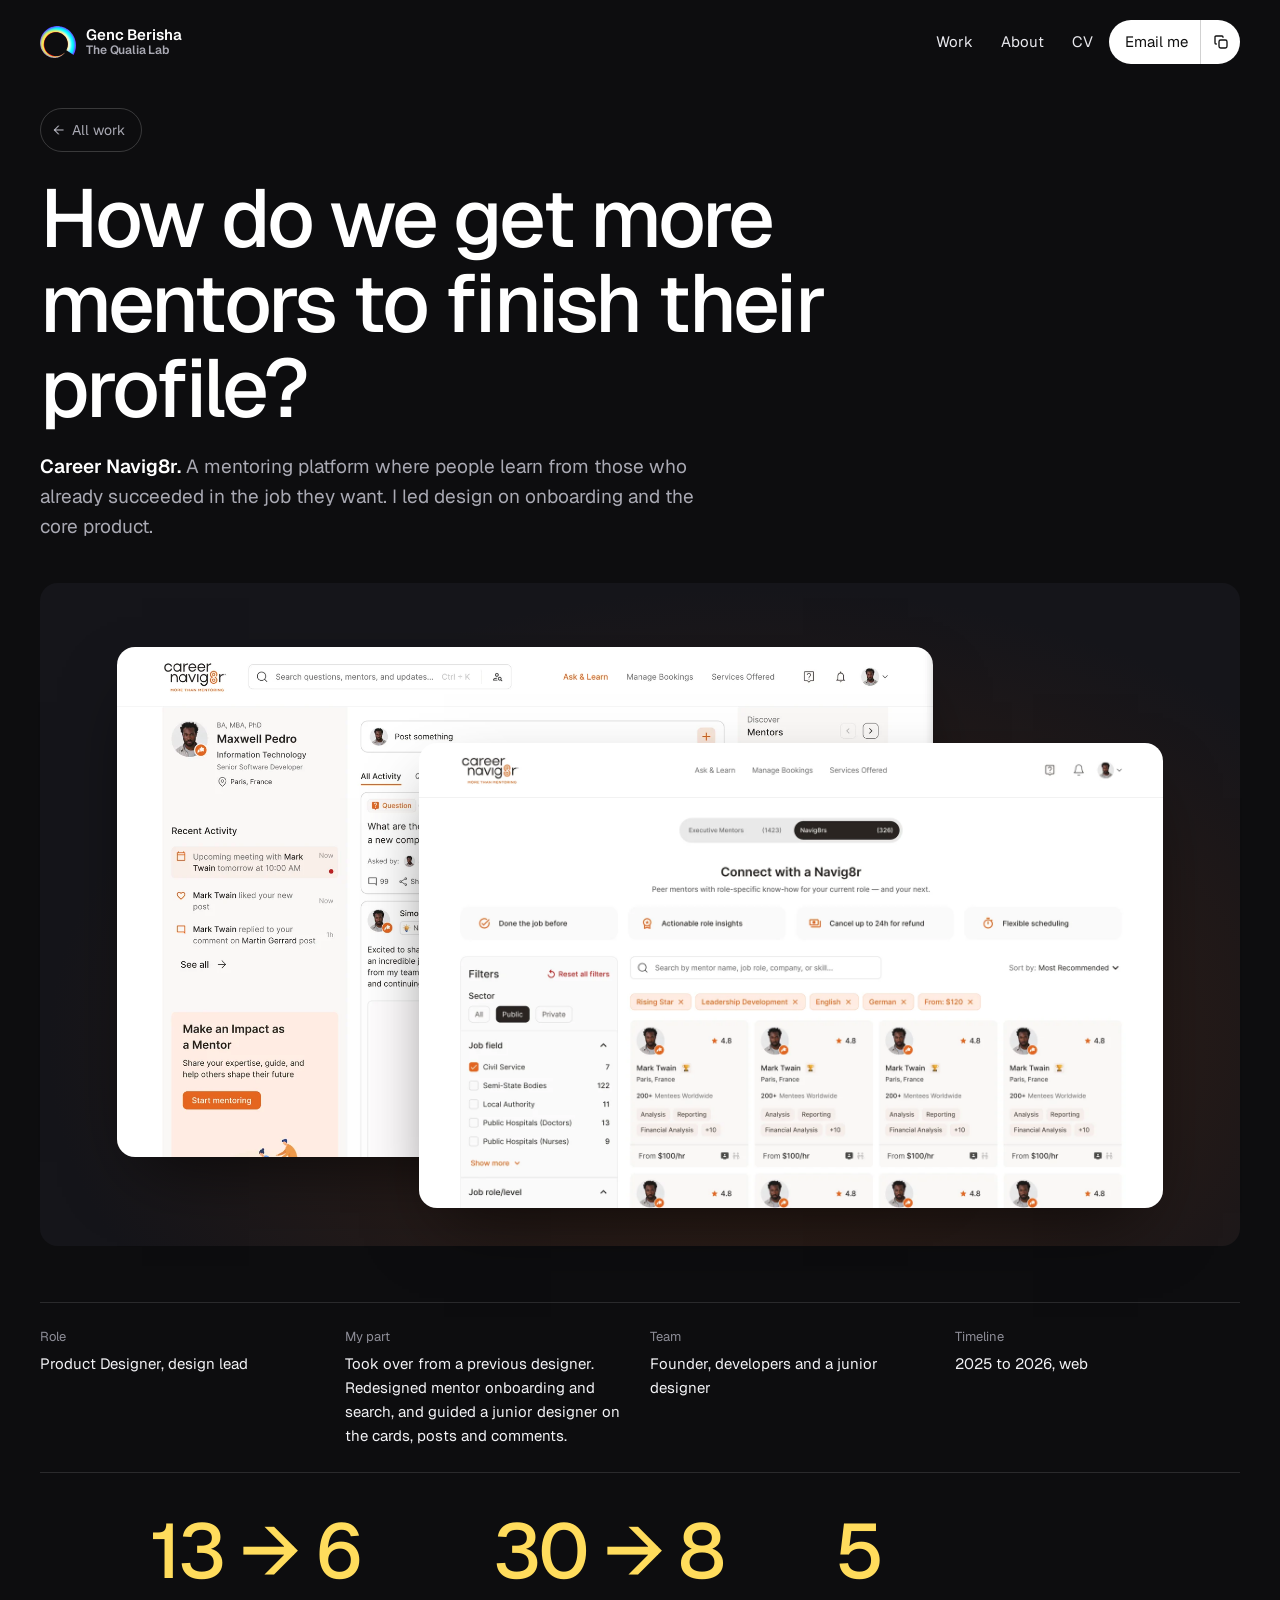
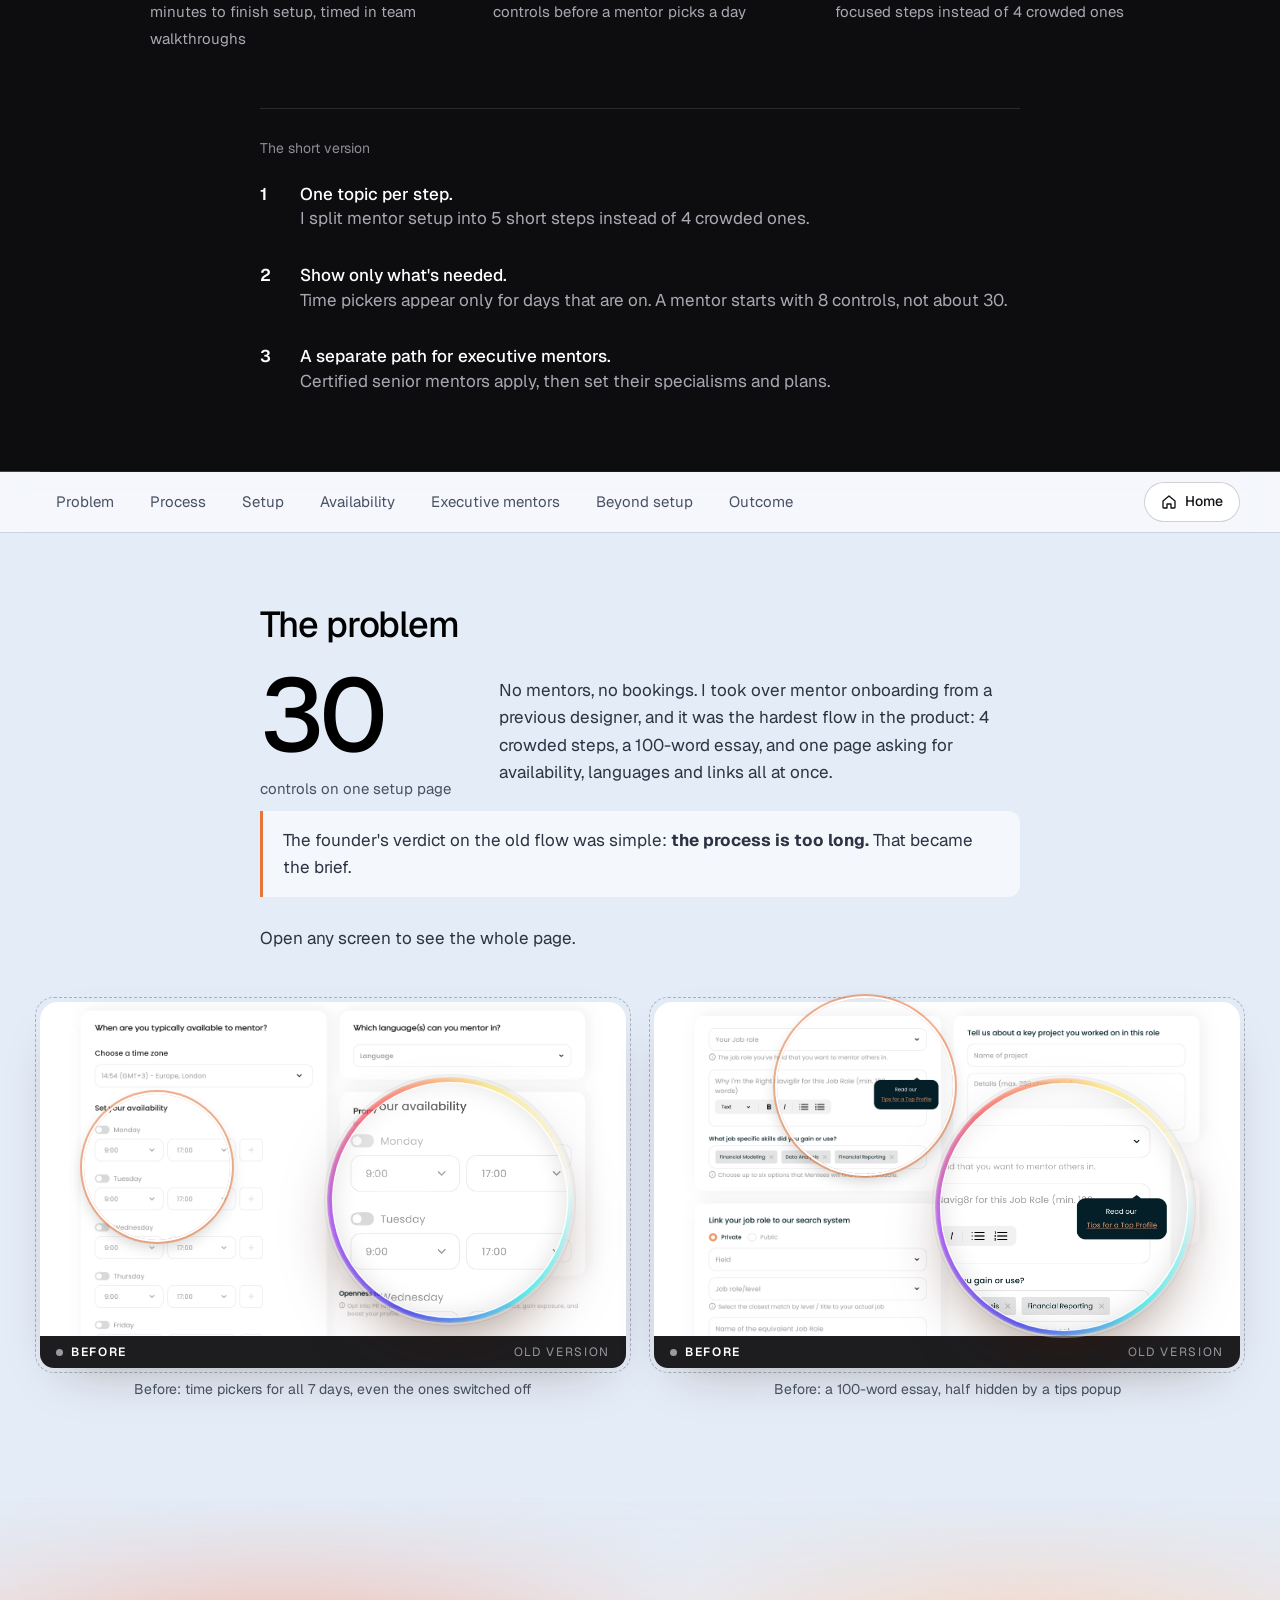
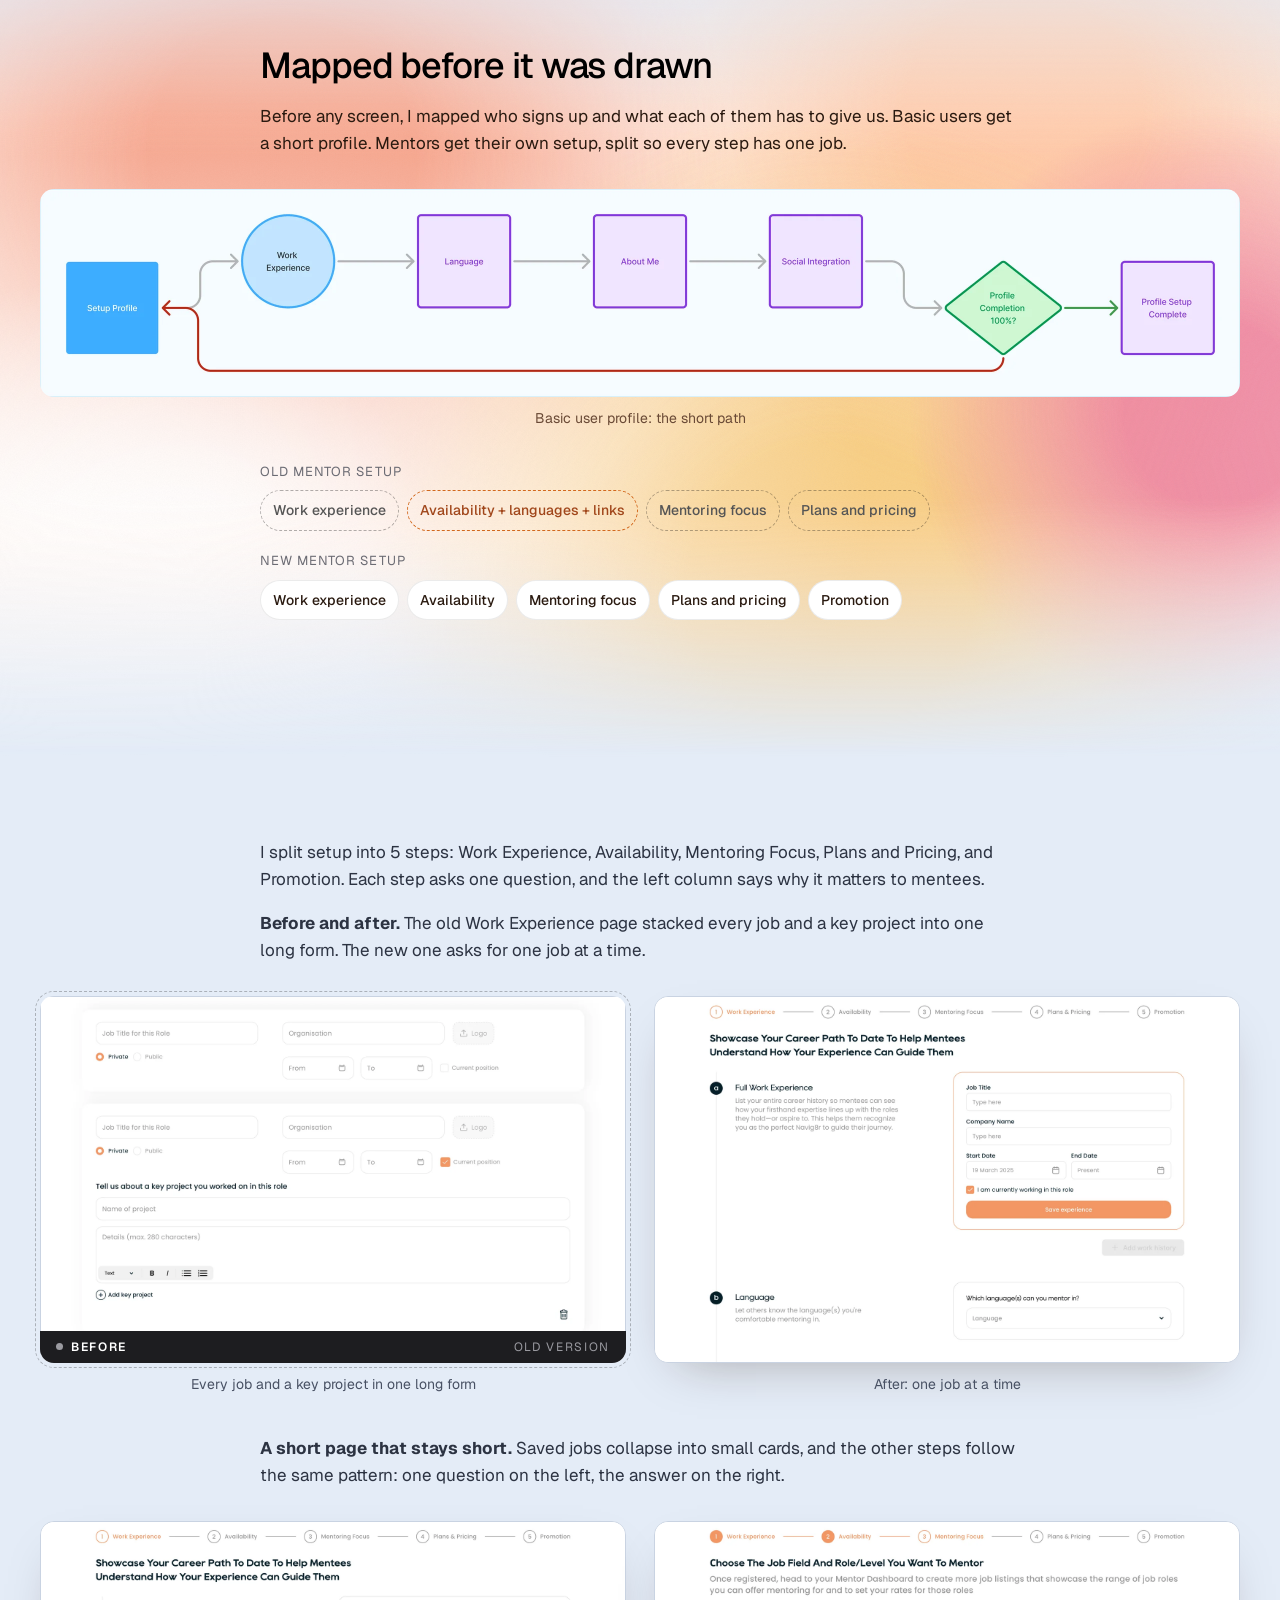
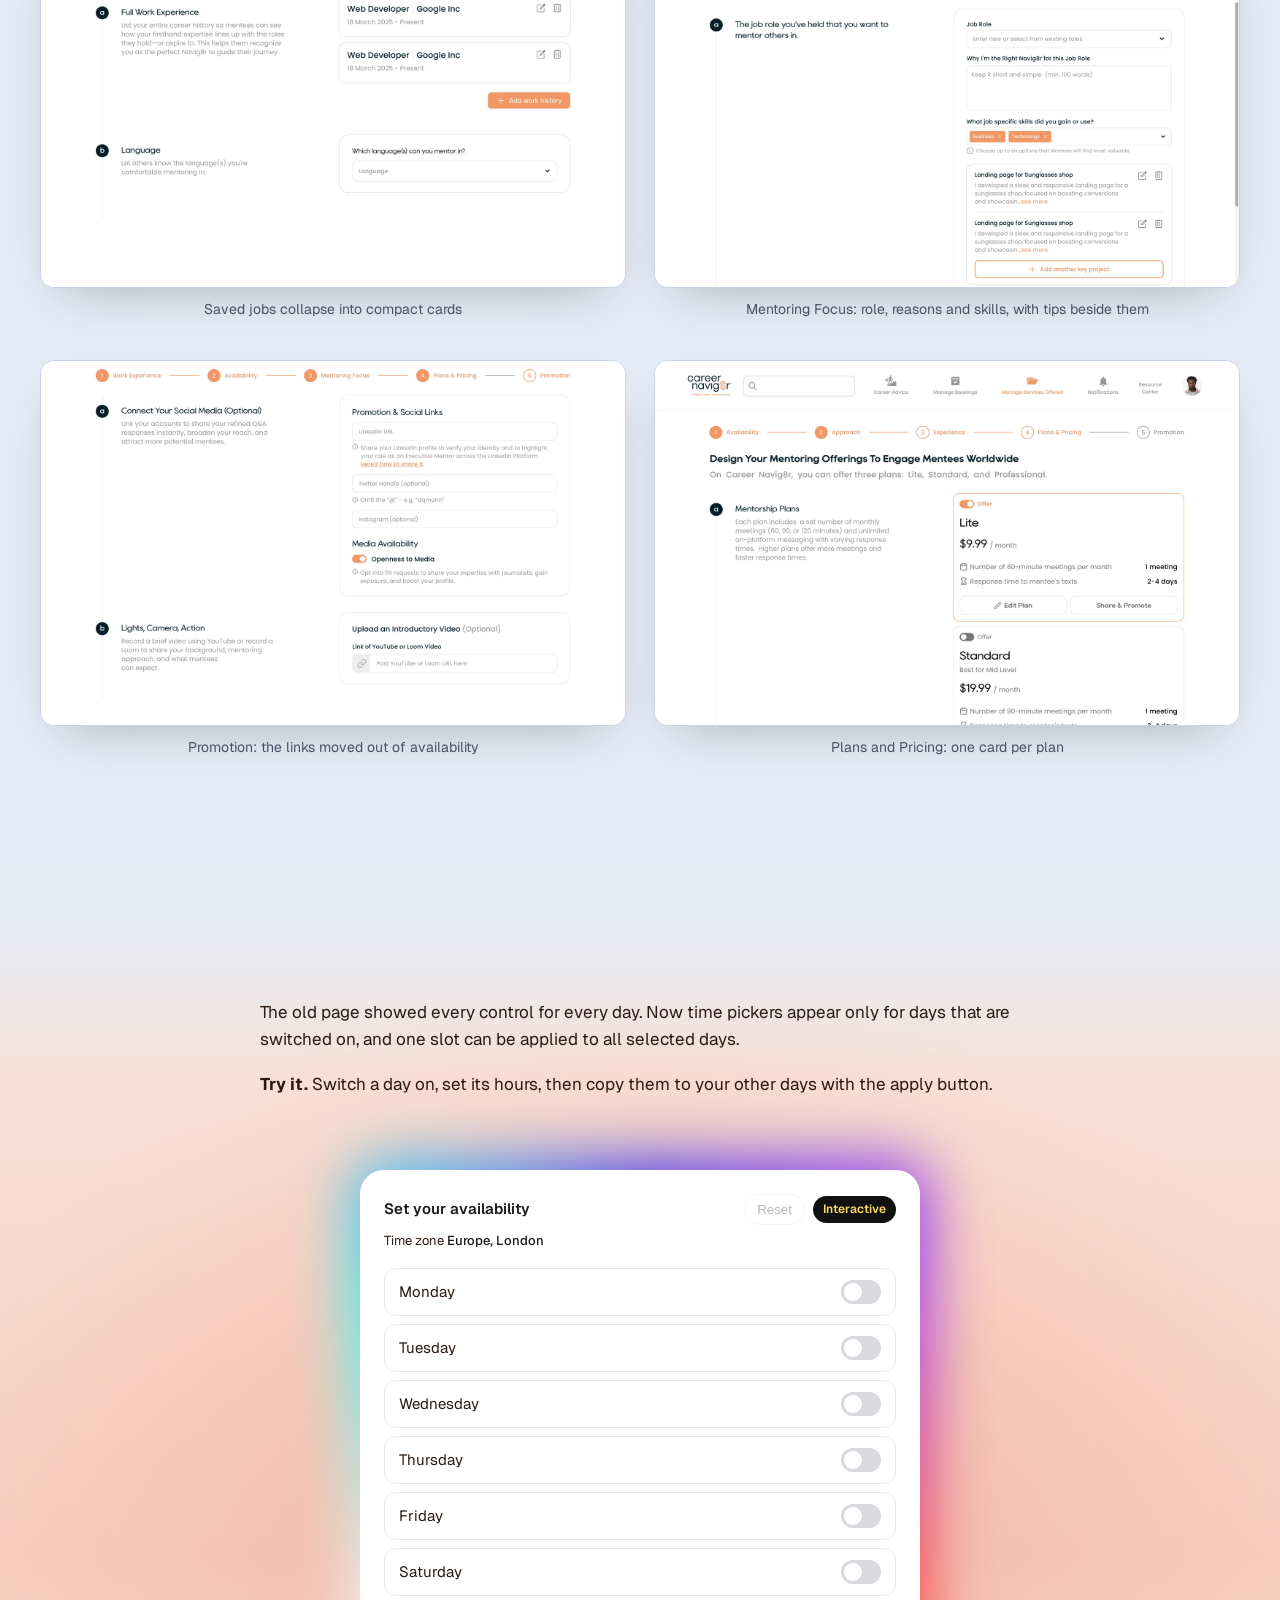
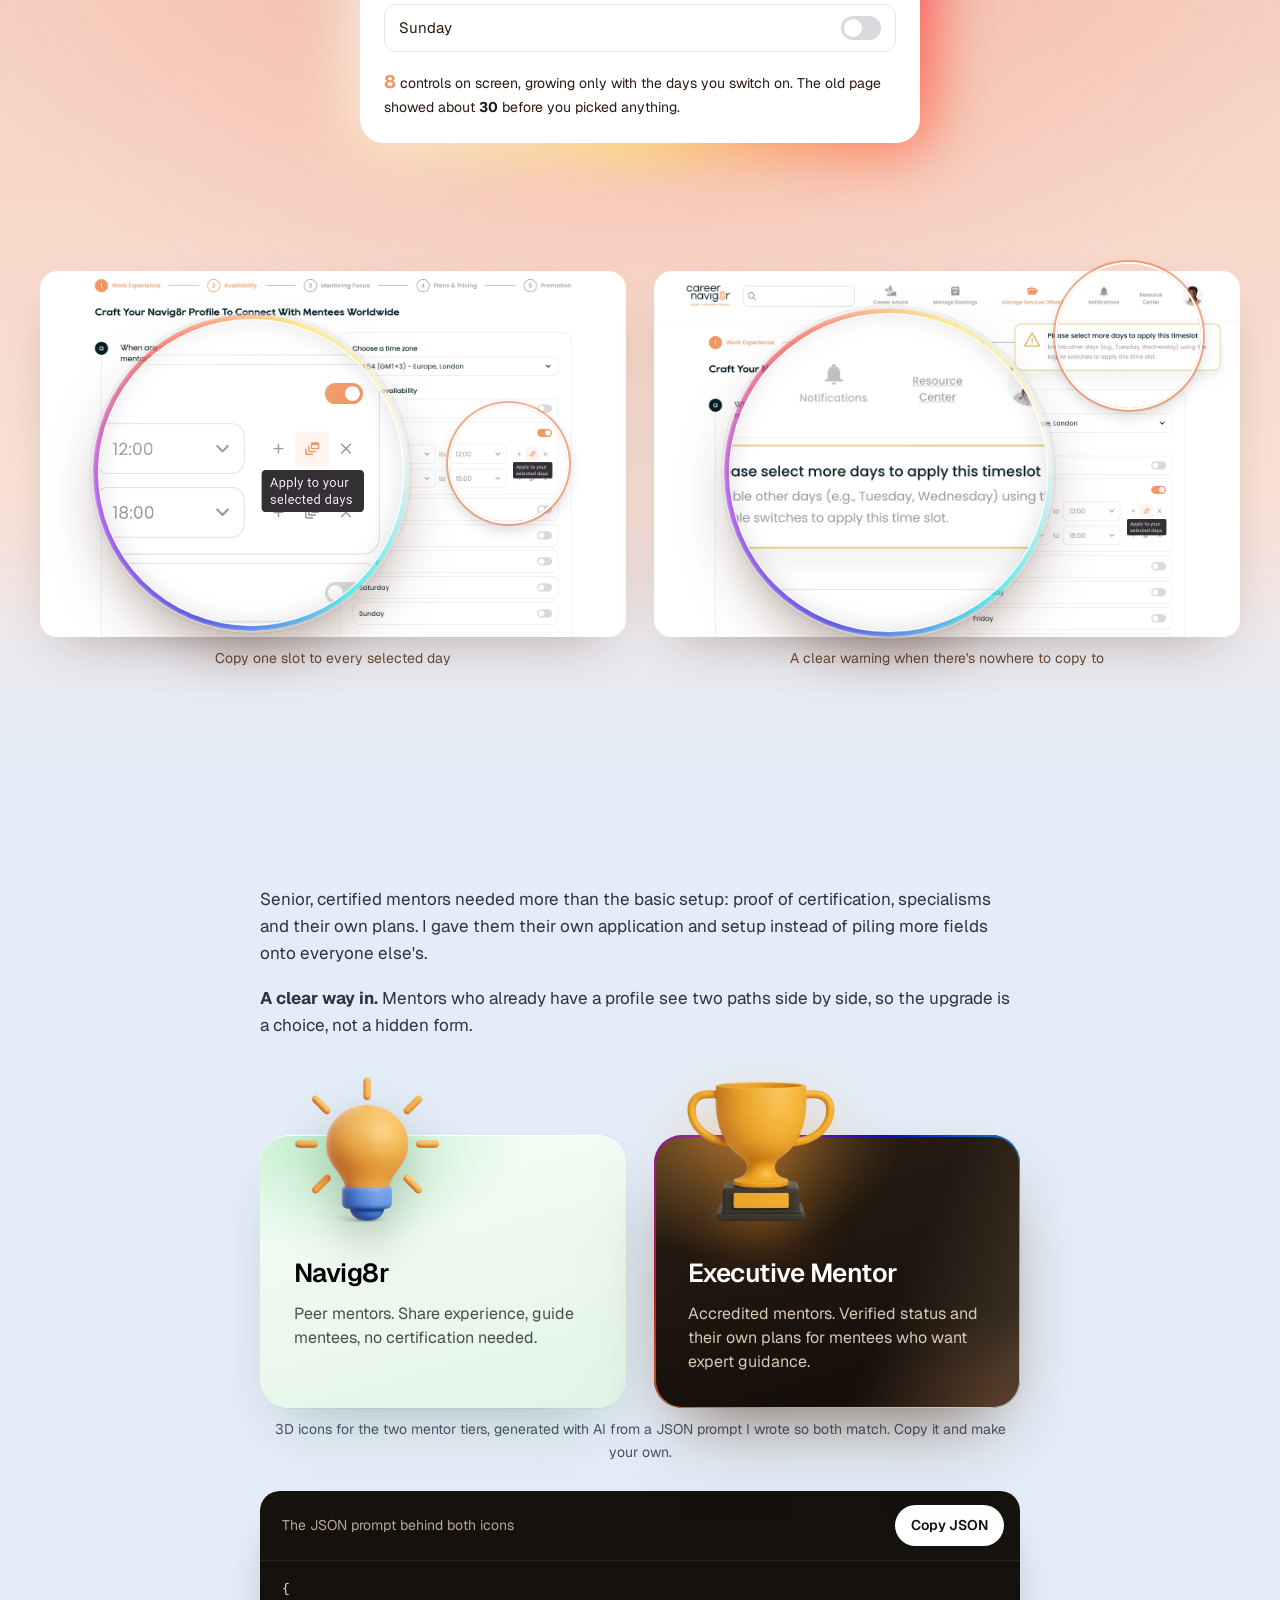
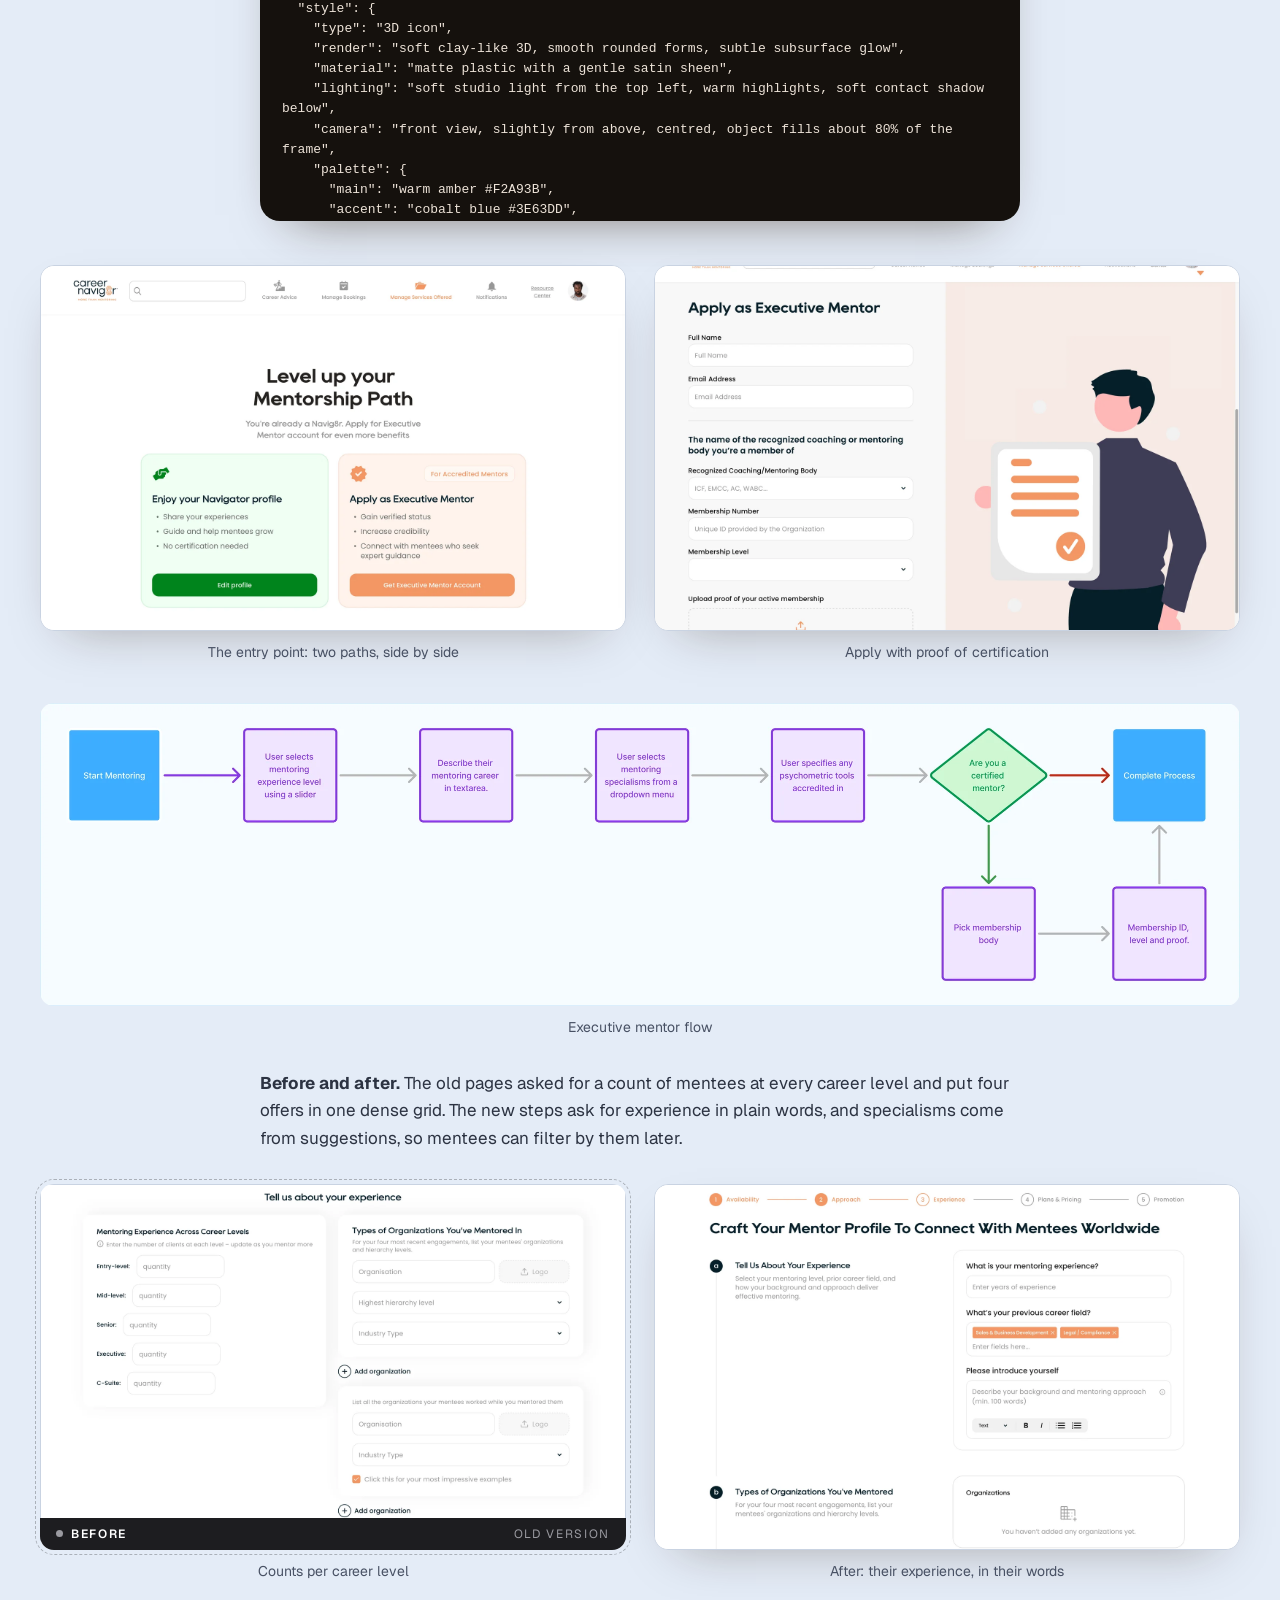
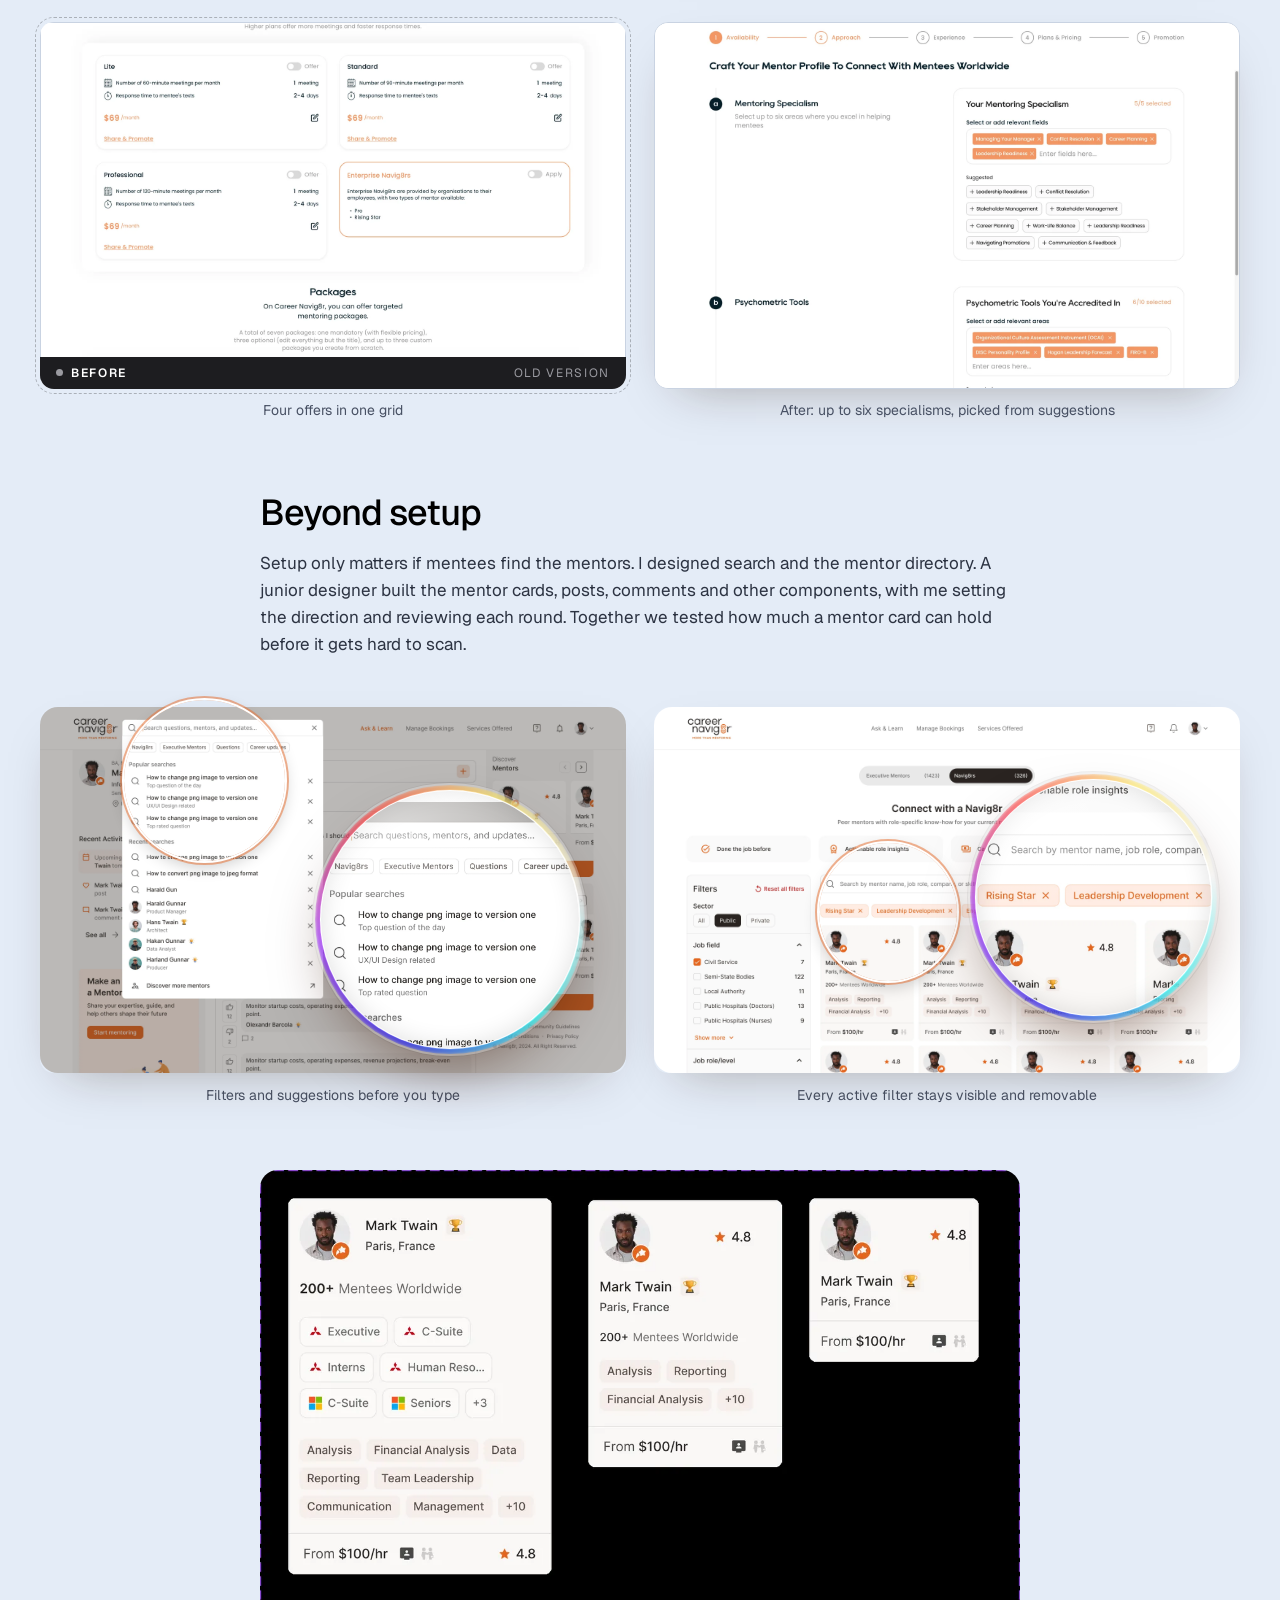
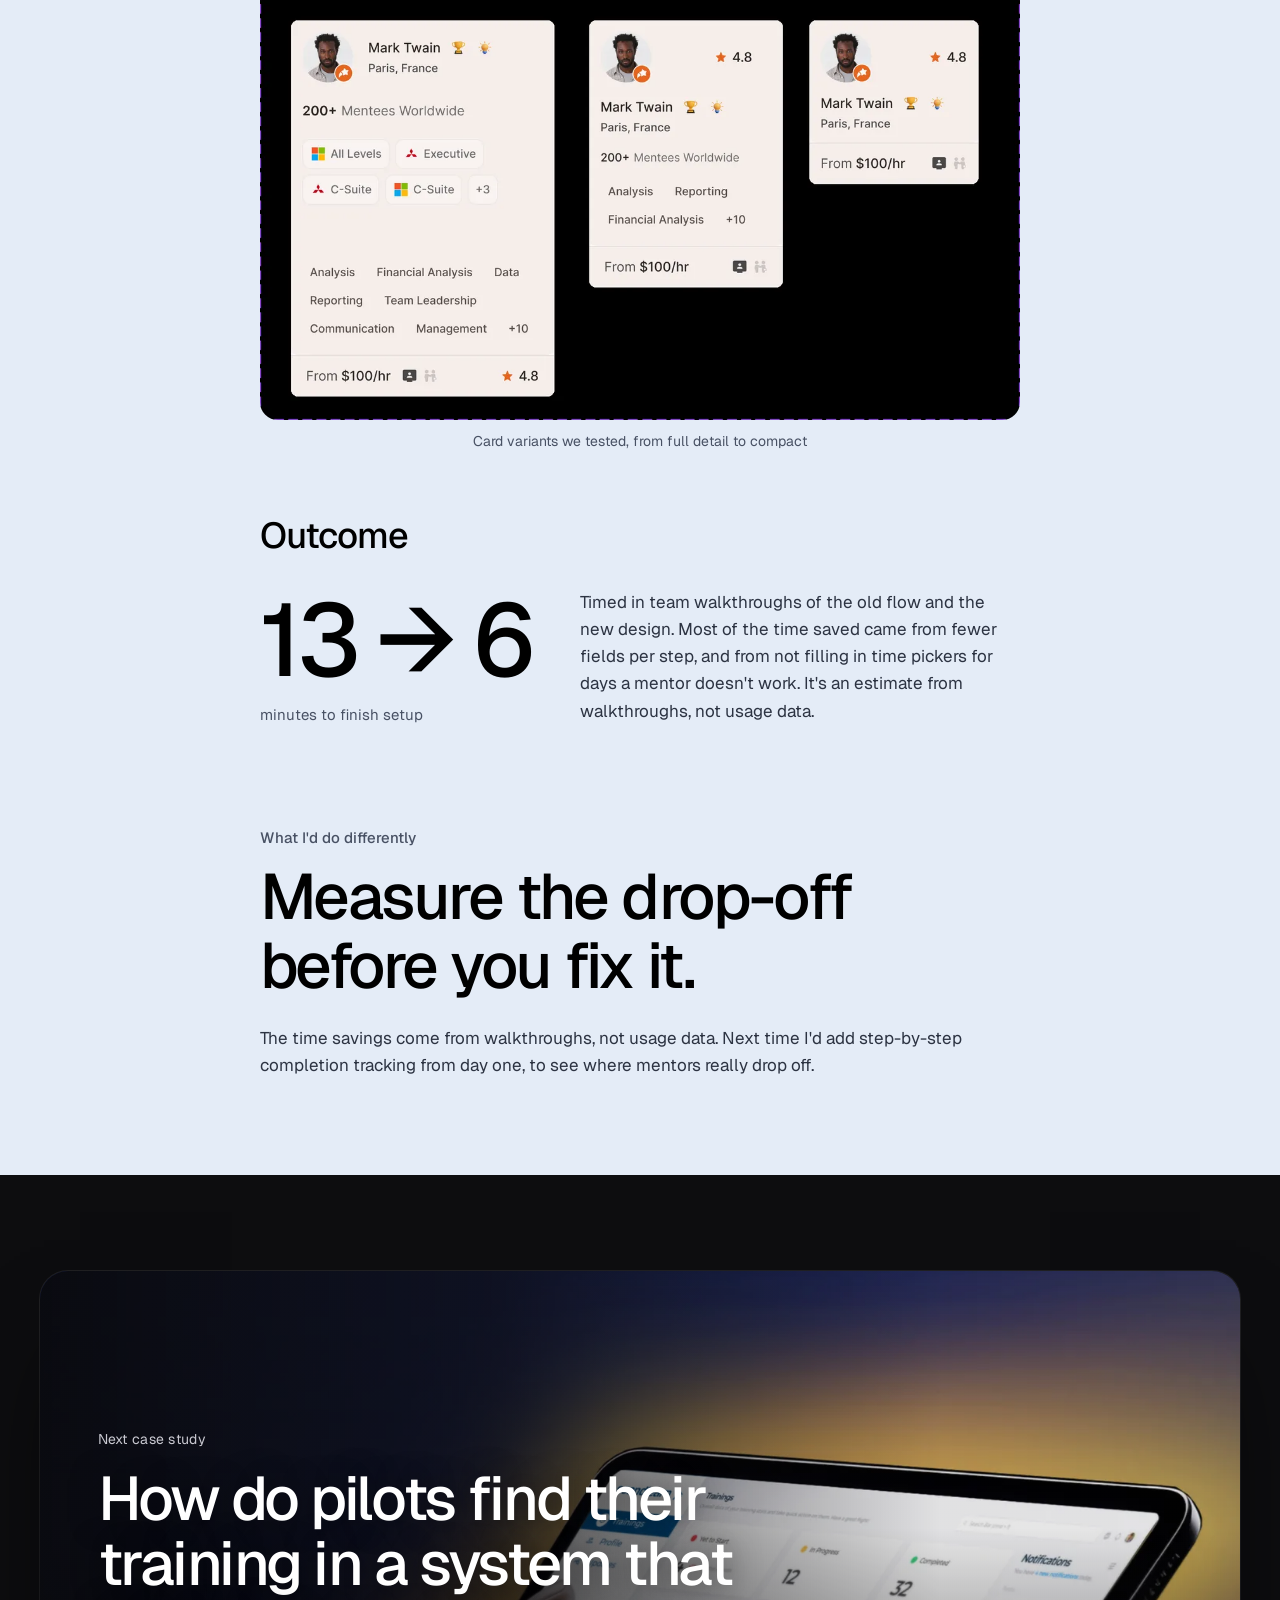
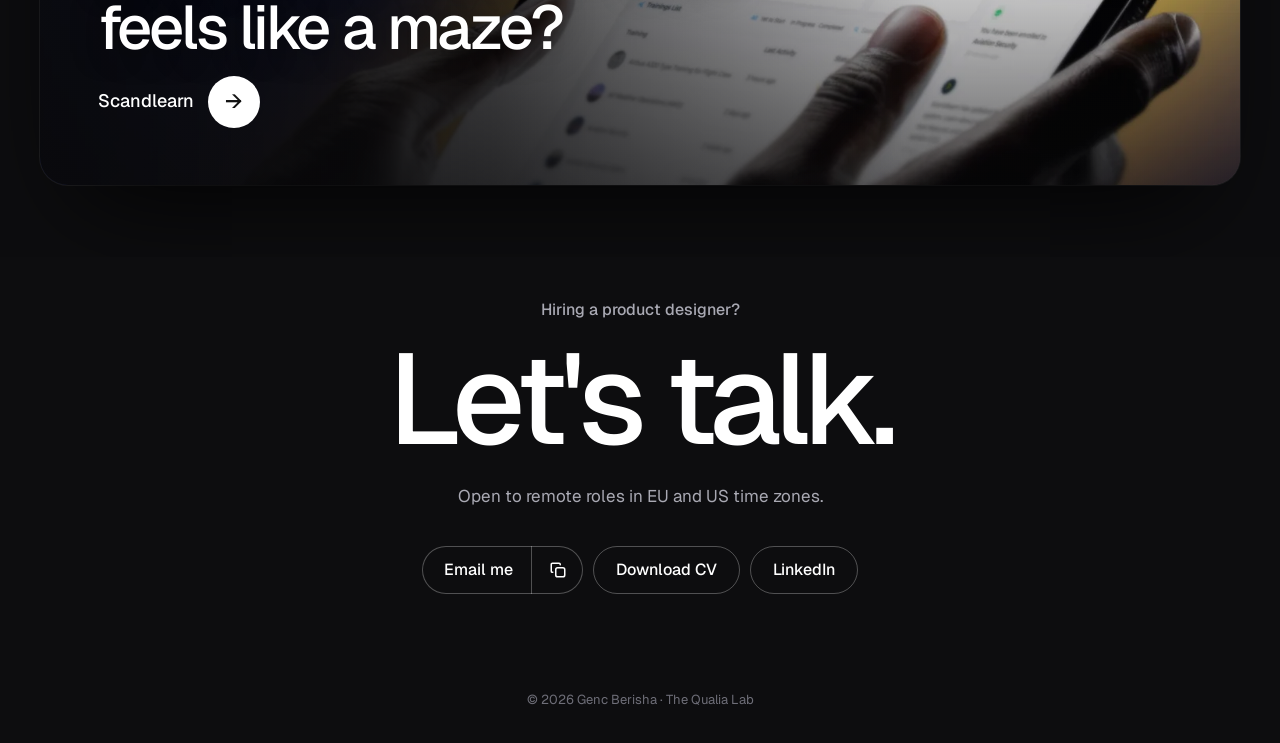
==== commit 1d51e87f: "Case pages on phones: no rise-in on screens in sideways strips Co-Authored-By: Claude Opus 5.5 <nore" ====
--- a/career-navig8r/index.html
+++ b/career-navig8r/index.html
@@ -27,7 +27,7 @@
 <link rel="preconnect" href="https://fonts.gstatic.com" crossorigin>
 <link href="https://fonts.googleapis.com/css2?family=Geist:wght@400;500;600&family=Instrument+Serif:ital@0;1&display=swap" rel="stylesheet">
 <link rel="stylesheet" href="../styles.css?v=202611181945">
-<link rel="stylesheet" href="../case.css?v=202611251556">
+<link rel="stylesheet" href="../case.css?v=202611251608">
 
 </head>
 <body class="cs dark-stage v2 dark-end navig8r">
@@ -86,7 +86,7 @@
   <a class="next" href="../scandlearn/"><span class="next-text"><span class="next-k">Next case study</span><b>How do pilots find their training in a system that feels like a maze?</b><em>Scandlearn<i aria-hidden="true">→</i></em></span><span class="next-img"><img src="../assets/thumb-scandlearn.webp" alt="" loading="lazy"></span></a>
 </main>
 <footer class="contact close"><div class="close-in"><p class="close-k">Hiring a product designer?</p><h2>Let's talk.</h2><p class="close-sub">Open to remote roles in EU and US time zones.</p><div class="close-ctas"><span class="cta-split"><a class="cta-y" href="mailto:gencberisha3@gmail.com">Email me</a><button type="button" class="cta-copy" data-copy="gencberisha3@gmail.com" aria-label="Copy email address" title="Copy email address"><svg class="i-copy" width="18" height="18" viewBox="0 0 24 24" fill="none" stroke="currentColor" stroke-width="2" stroke-linecap="round" stroke-linejoin="round" aria-hidden="true"><rect x="9" y="9" width="12" height="12" rx="2.5"/><path d="M5 15H4.5A1.5 1.5 0 0 1 3 13.5v-9A1.5 1.5 0 0 1 4.5 3h9A1.5 1.5 0 0 1 15 4.5V5"/></svg><svg class="i-ok" width="18" height="18" viewBox="0 0 24 24" fill="none" stroke="currentColor" stroke-width="2.4" stroke-linecap="round" stroke-linejoin="round" aria-hidden="true"><path d="M5 12.5l4.5 4.5L19 7.5"/></svg><span class="cta-tip" aria-live="polite"></span></button></span><a class="cta-o" href="../genc-berisha-cv.pdf" target="_blank" rel="noopener">Download CV</a><a class="cta-o" href="https://www.linkedin.com/in/genc-berisha">LinkedIn</a></div><p class="fine">© 2026 Genc Berisha · The Qualia Lab</p></div><div class="close-lines" aria-hidden="true"></div></footer>
-<script src="../case.js?v=202611251556"></script>
+<script src="../case.js?v=202611251608"></script>
 <script src="../poke.js?v=202611191305" defer></script>
 <script src="../cursors.js?v=202611241442" defer></script>
 </body>
--- a/case.css
+++ b/case.css
@@ -788,3 +788,5 @@
 /* 2026-11-25: main header is not sticky on case pages; only the section tabs stick (they hide/return on phones) */
 .cs .top{position:relative;transform:none!important}
 .v2 .chapters{top:0}
+/* Phones: reveals fade only, no upward slide (2026-11-25) */
+@media (max-width:767px){.reveal{transform:none!important}}
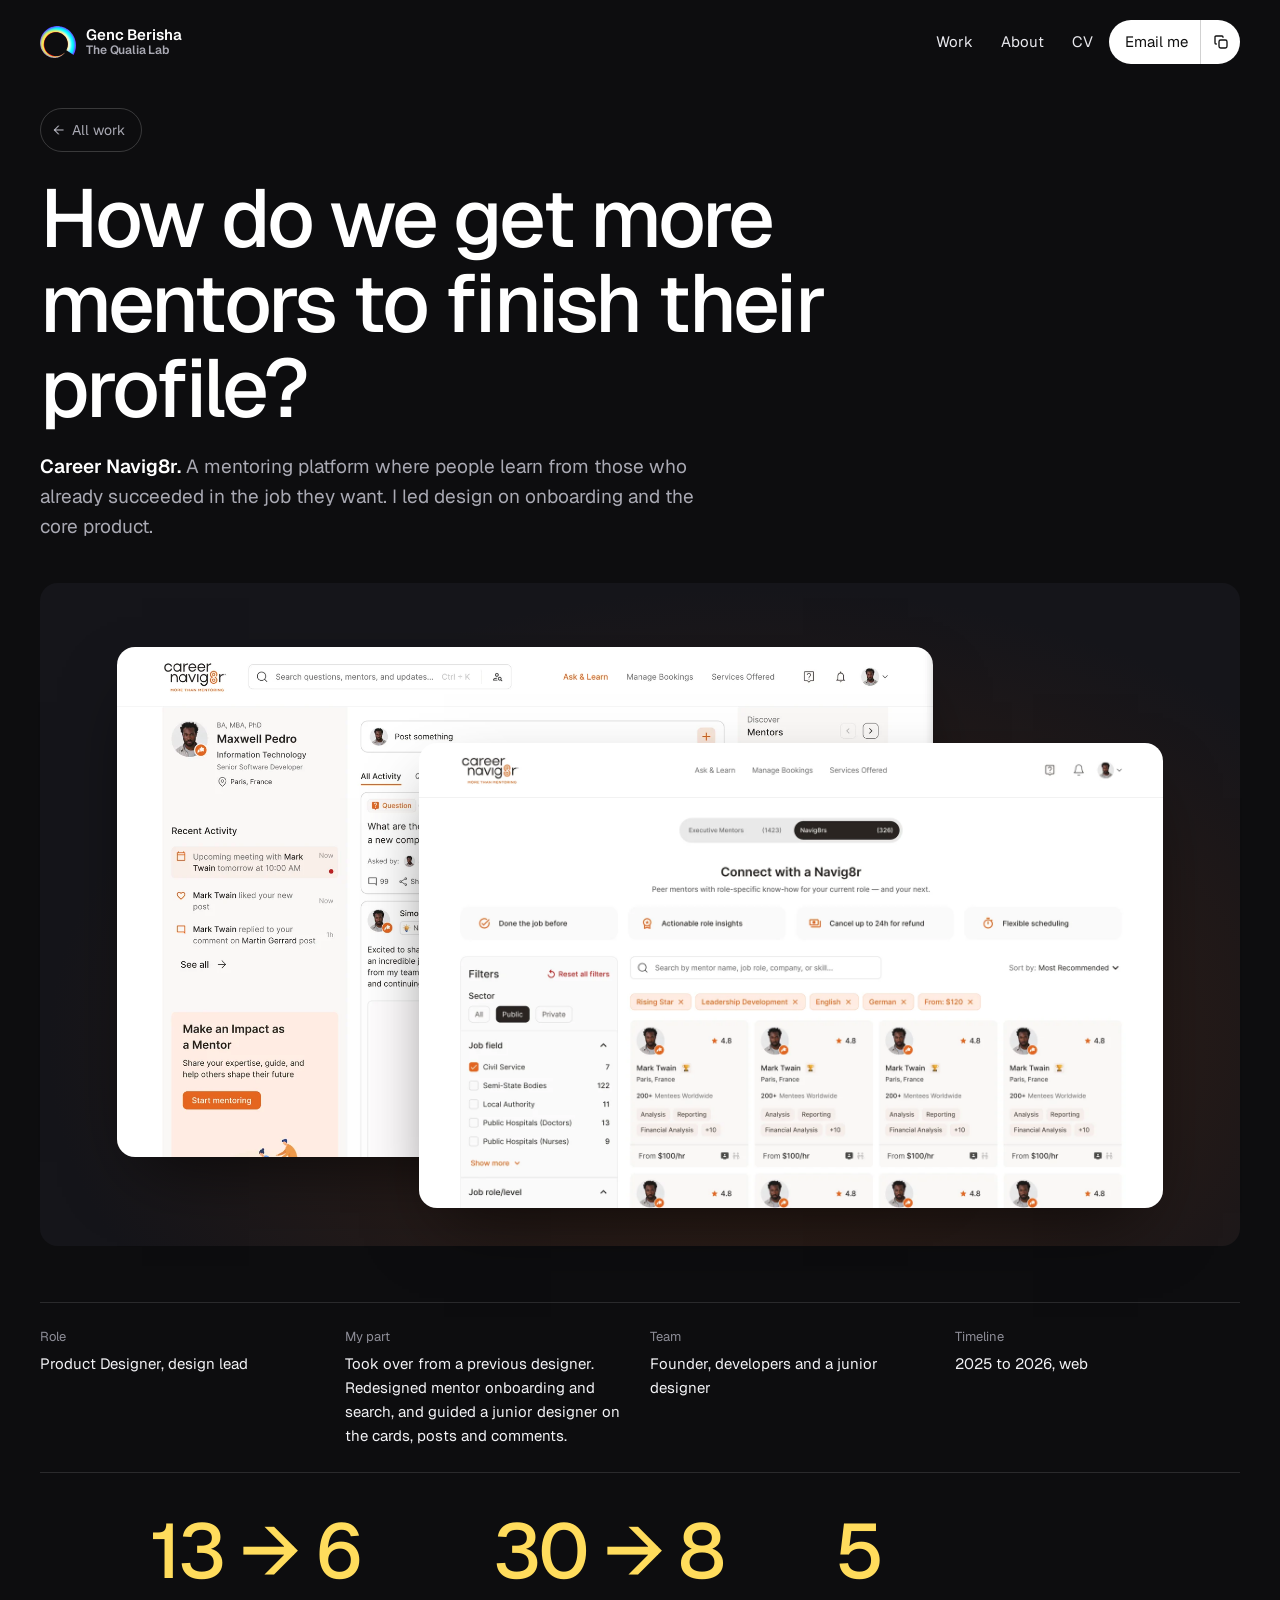
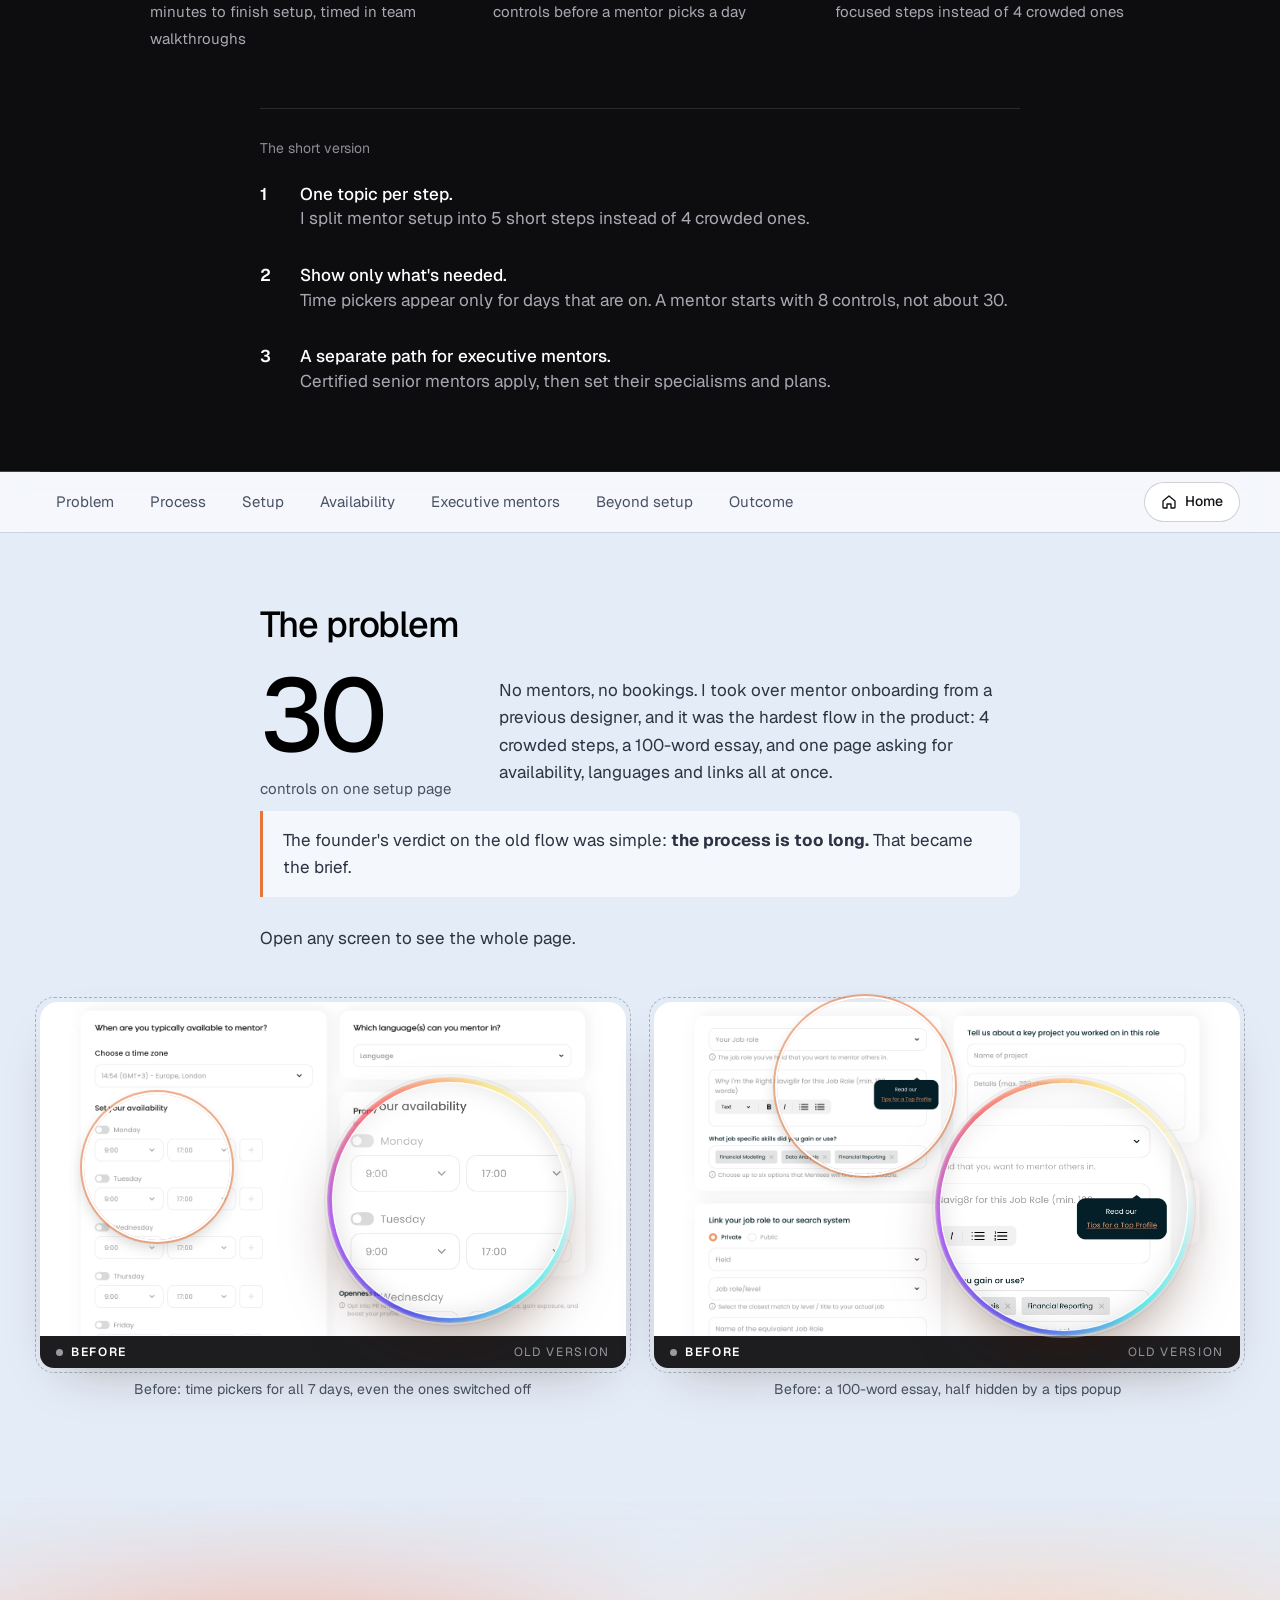
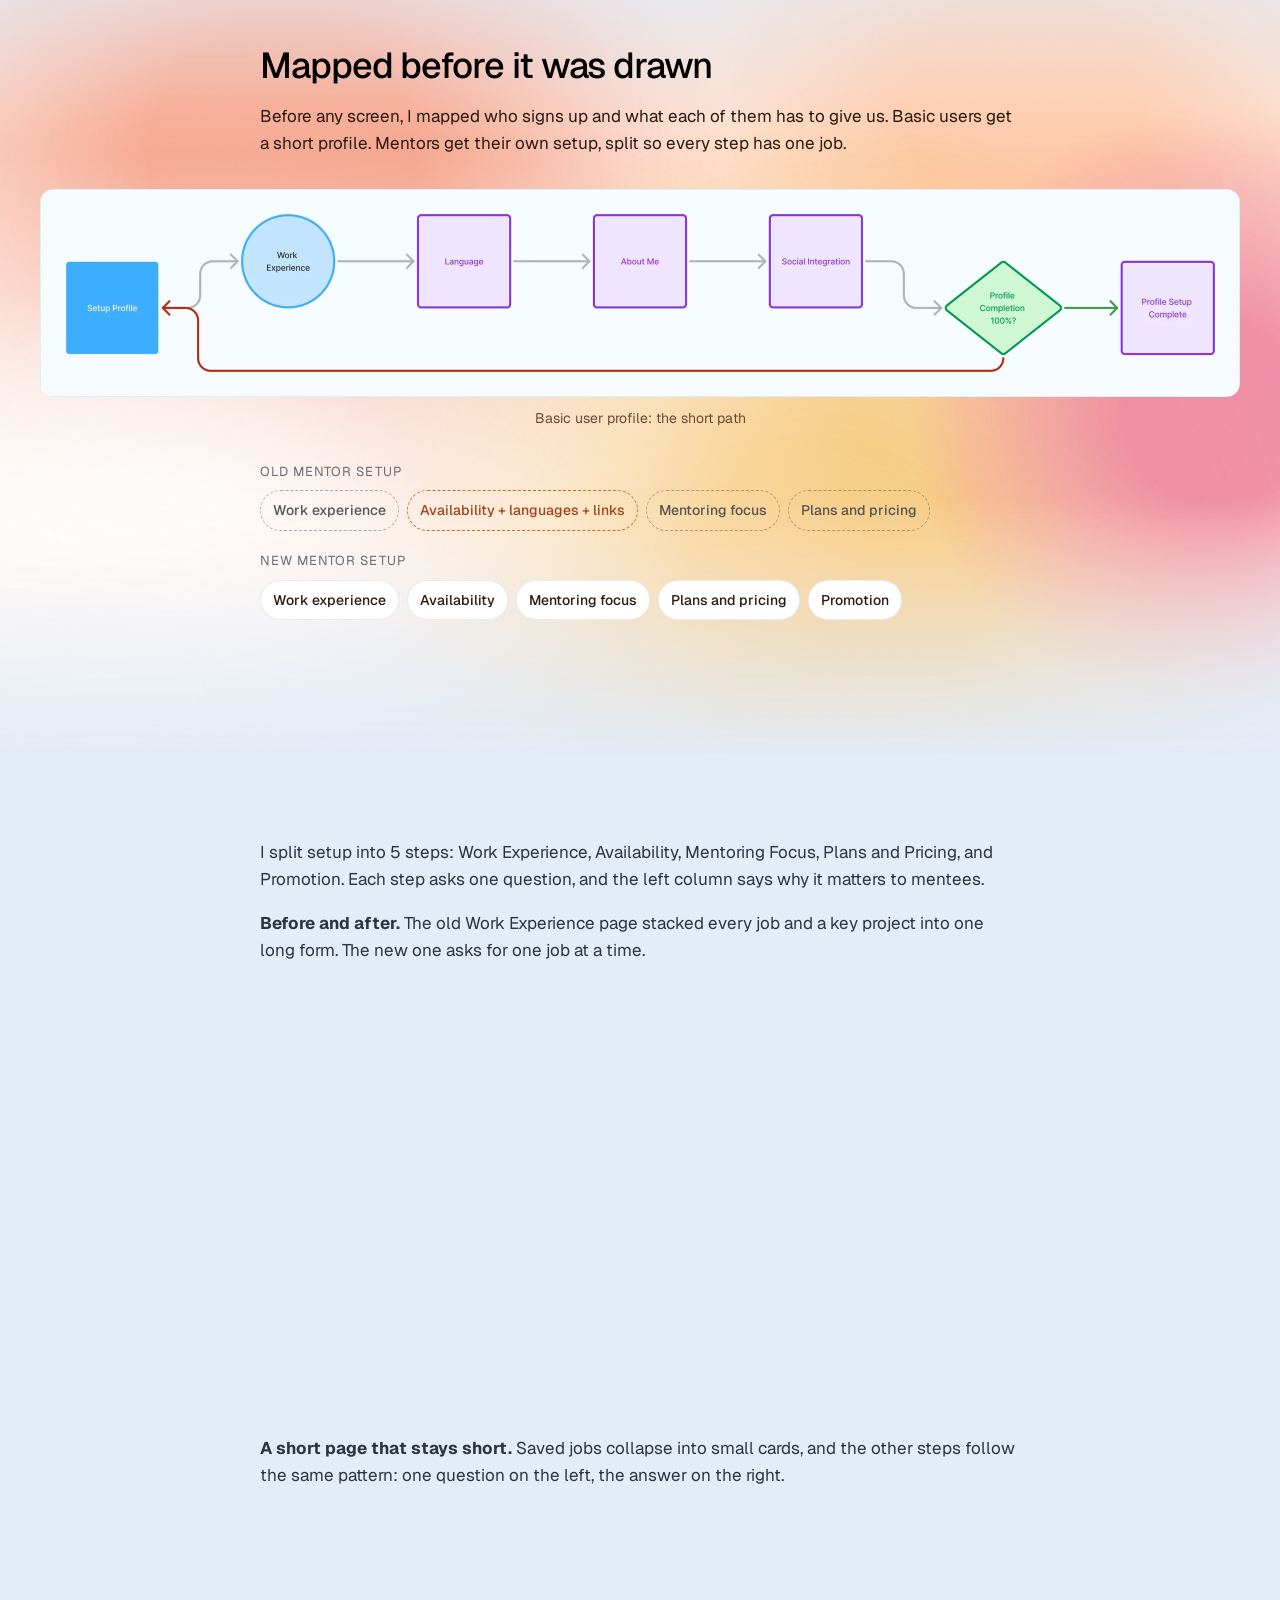
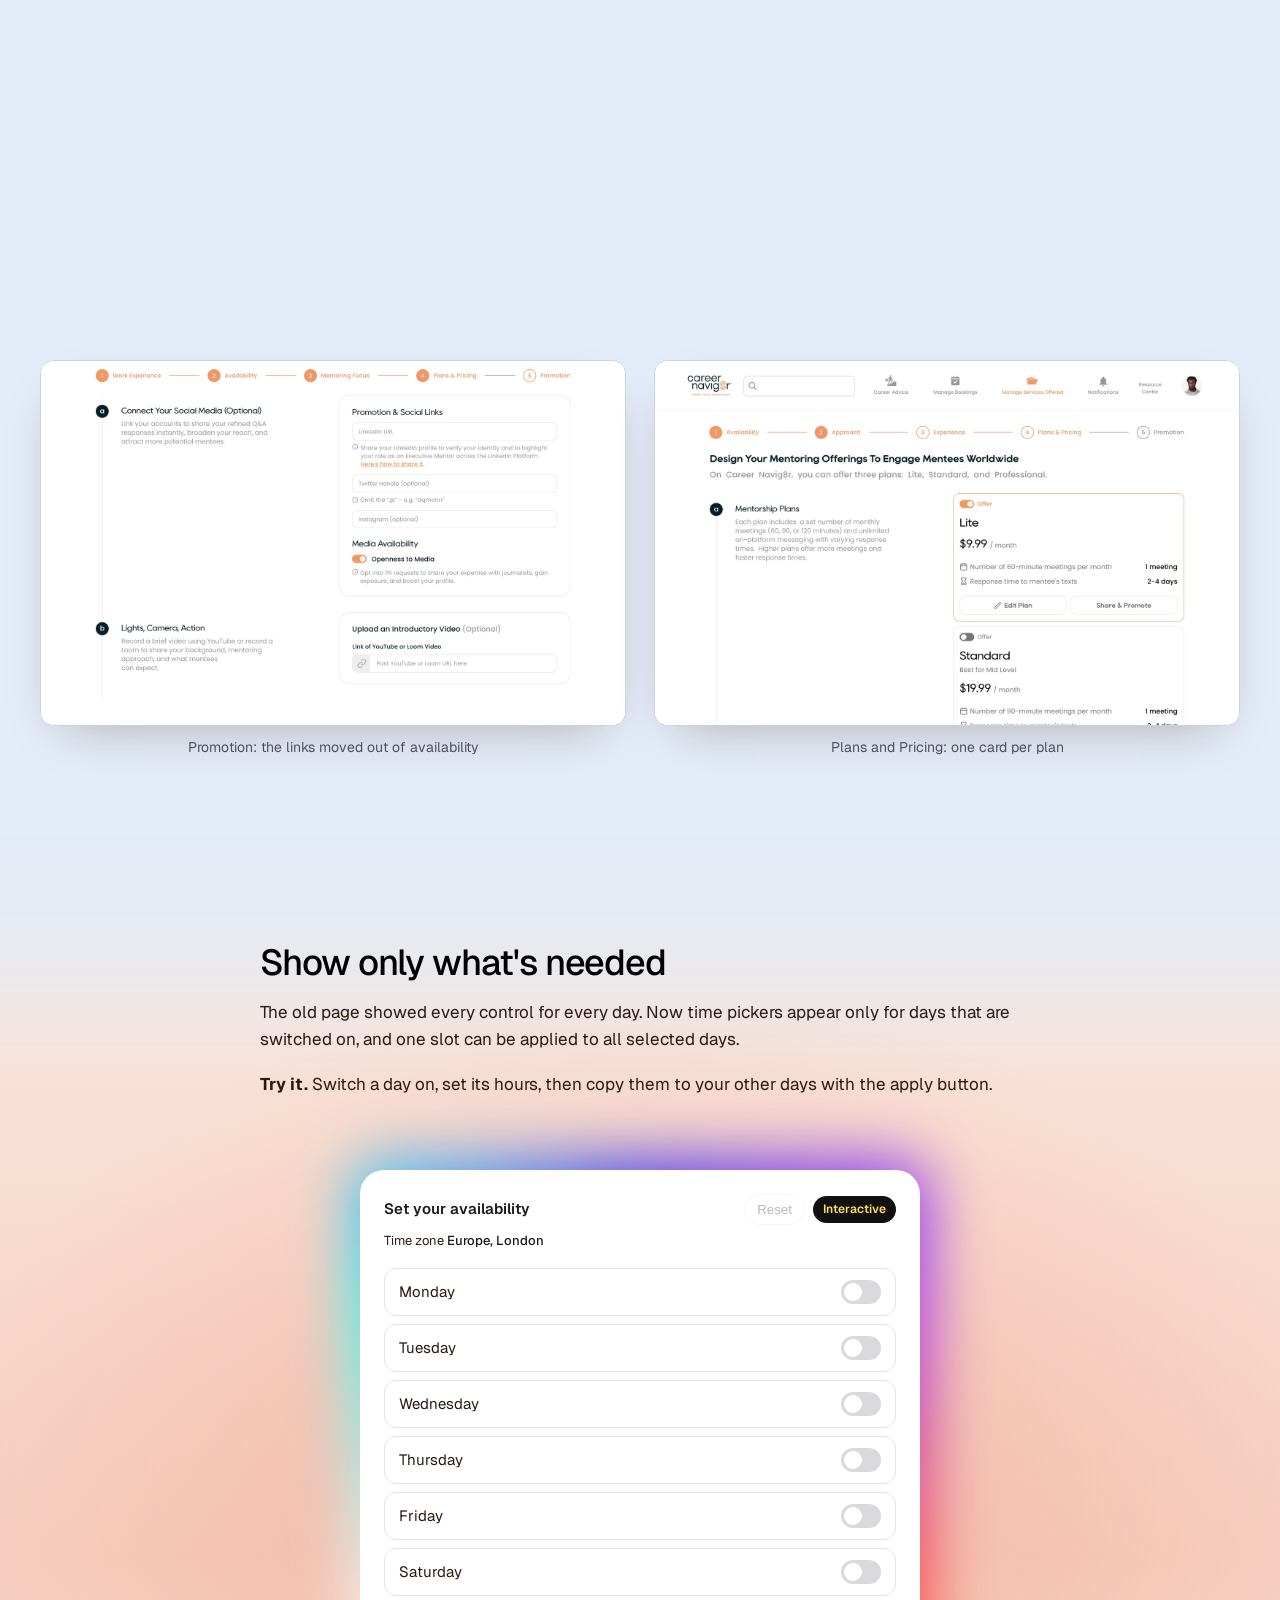
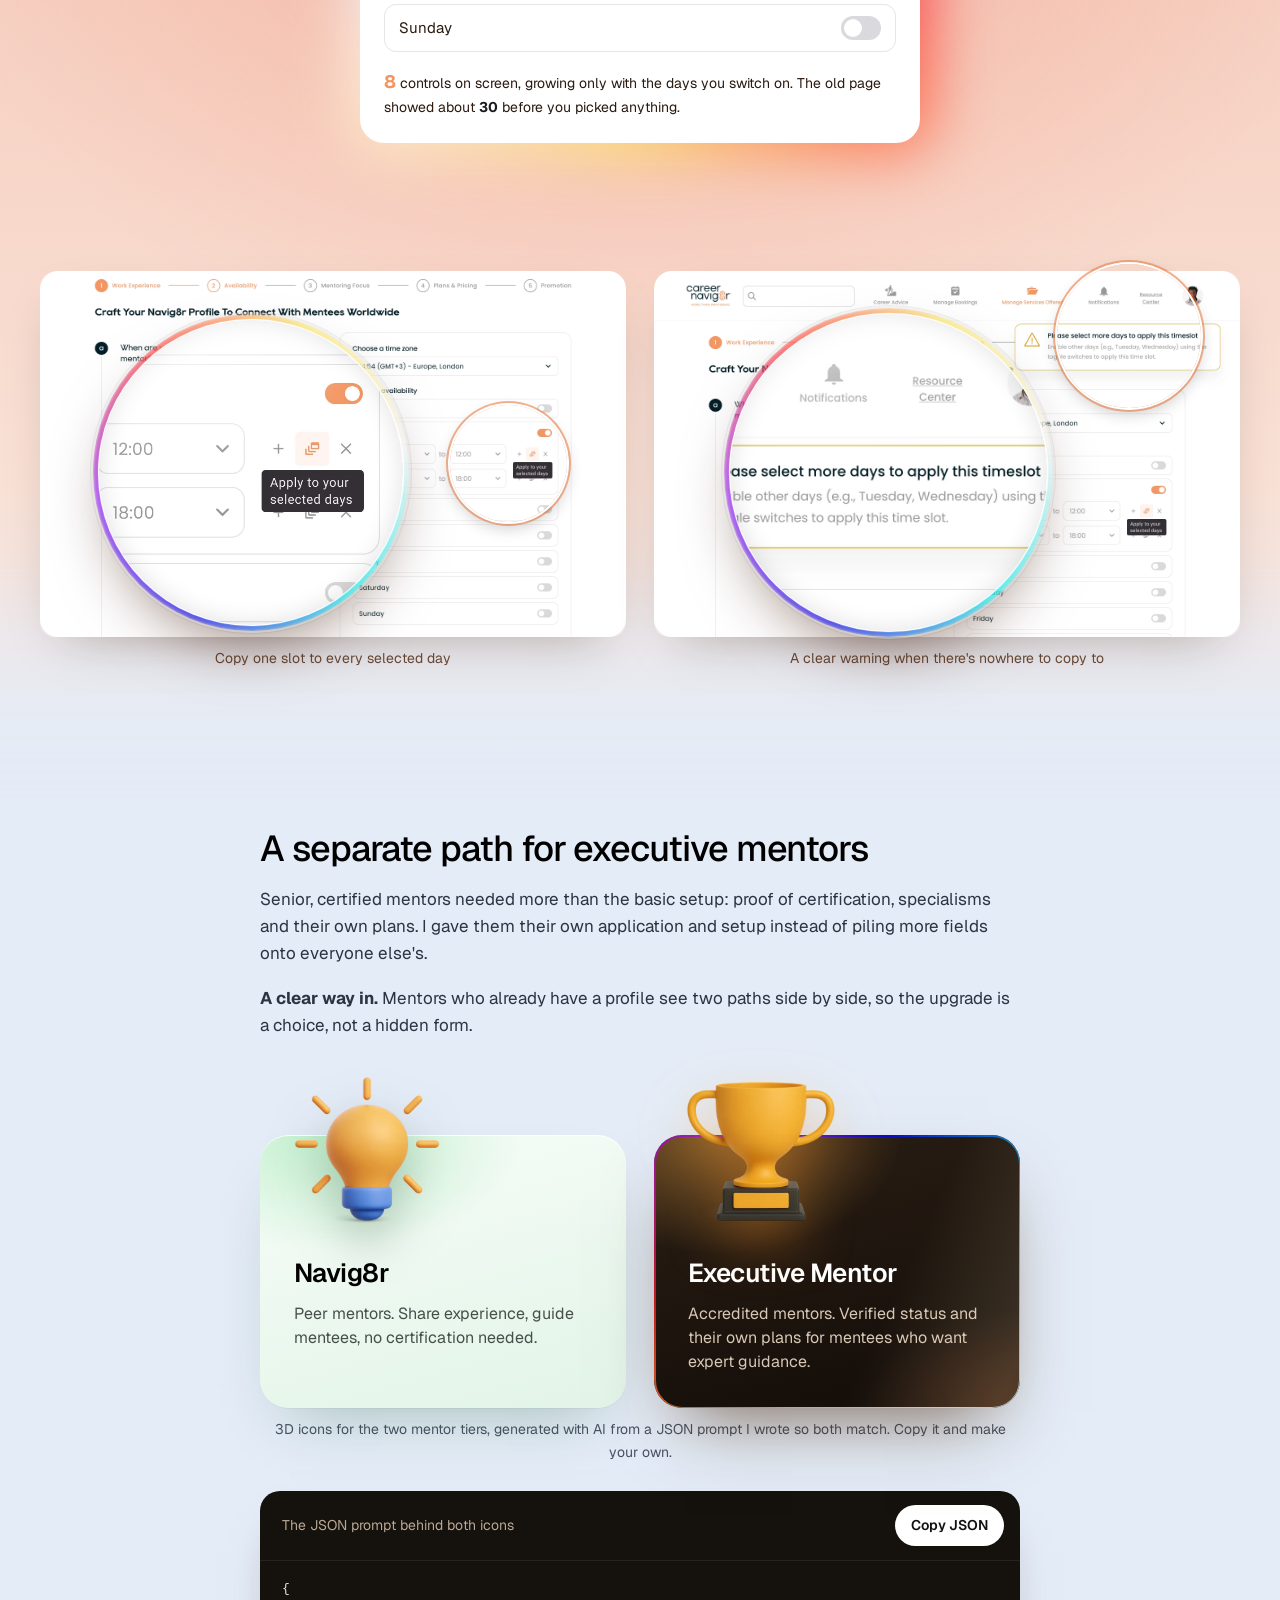
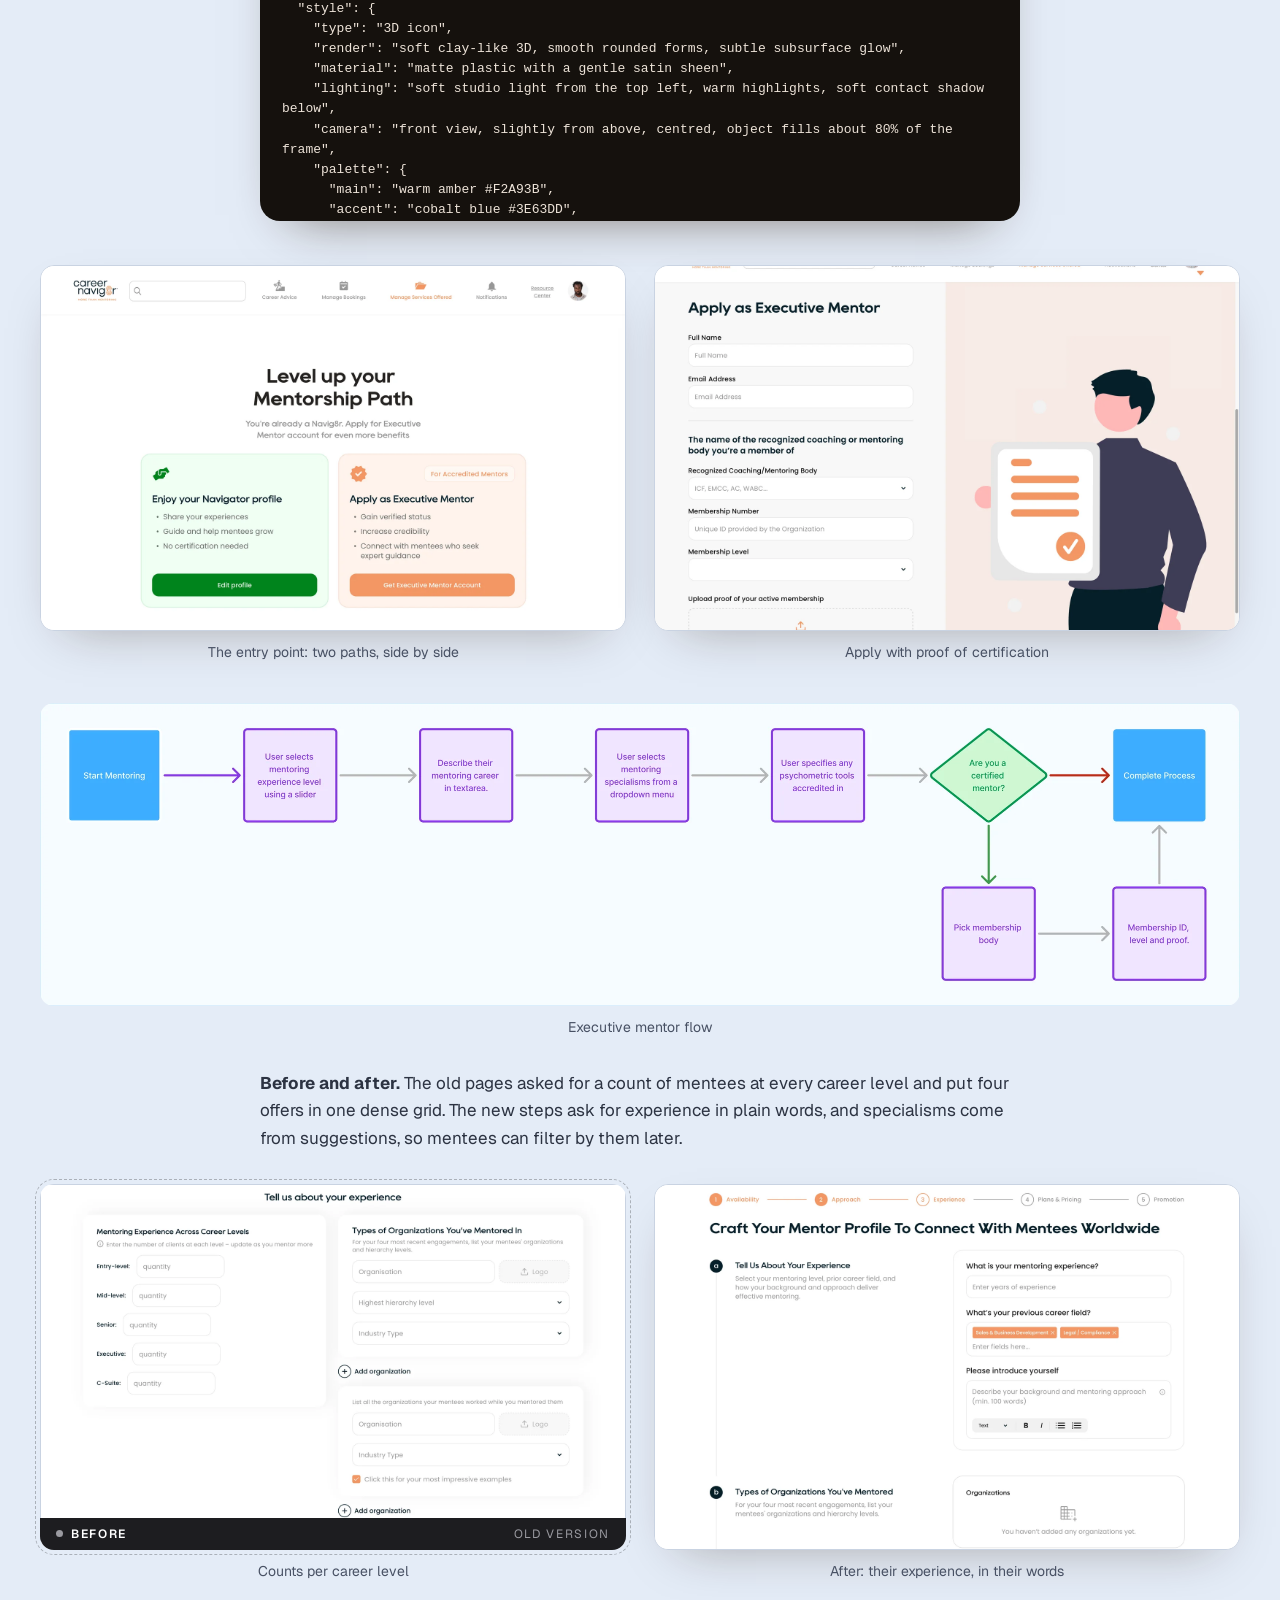
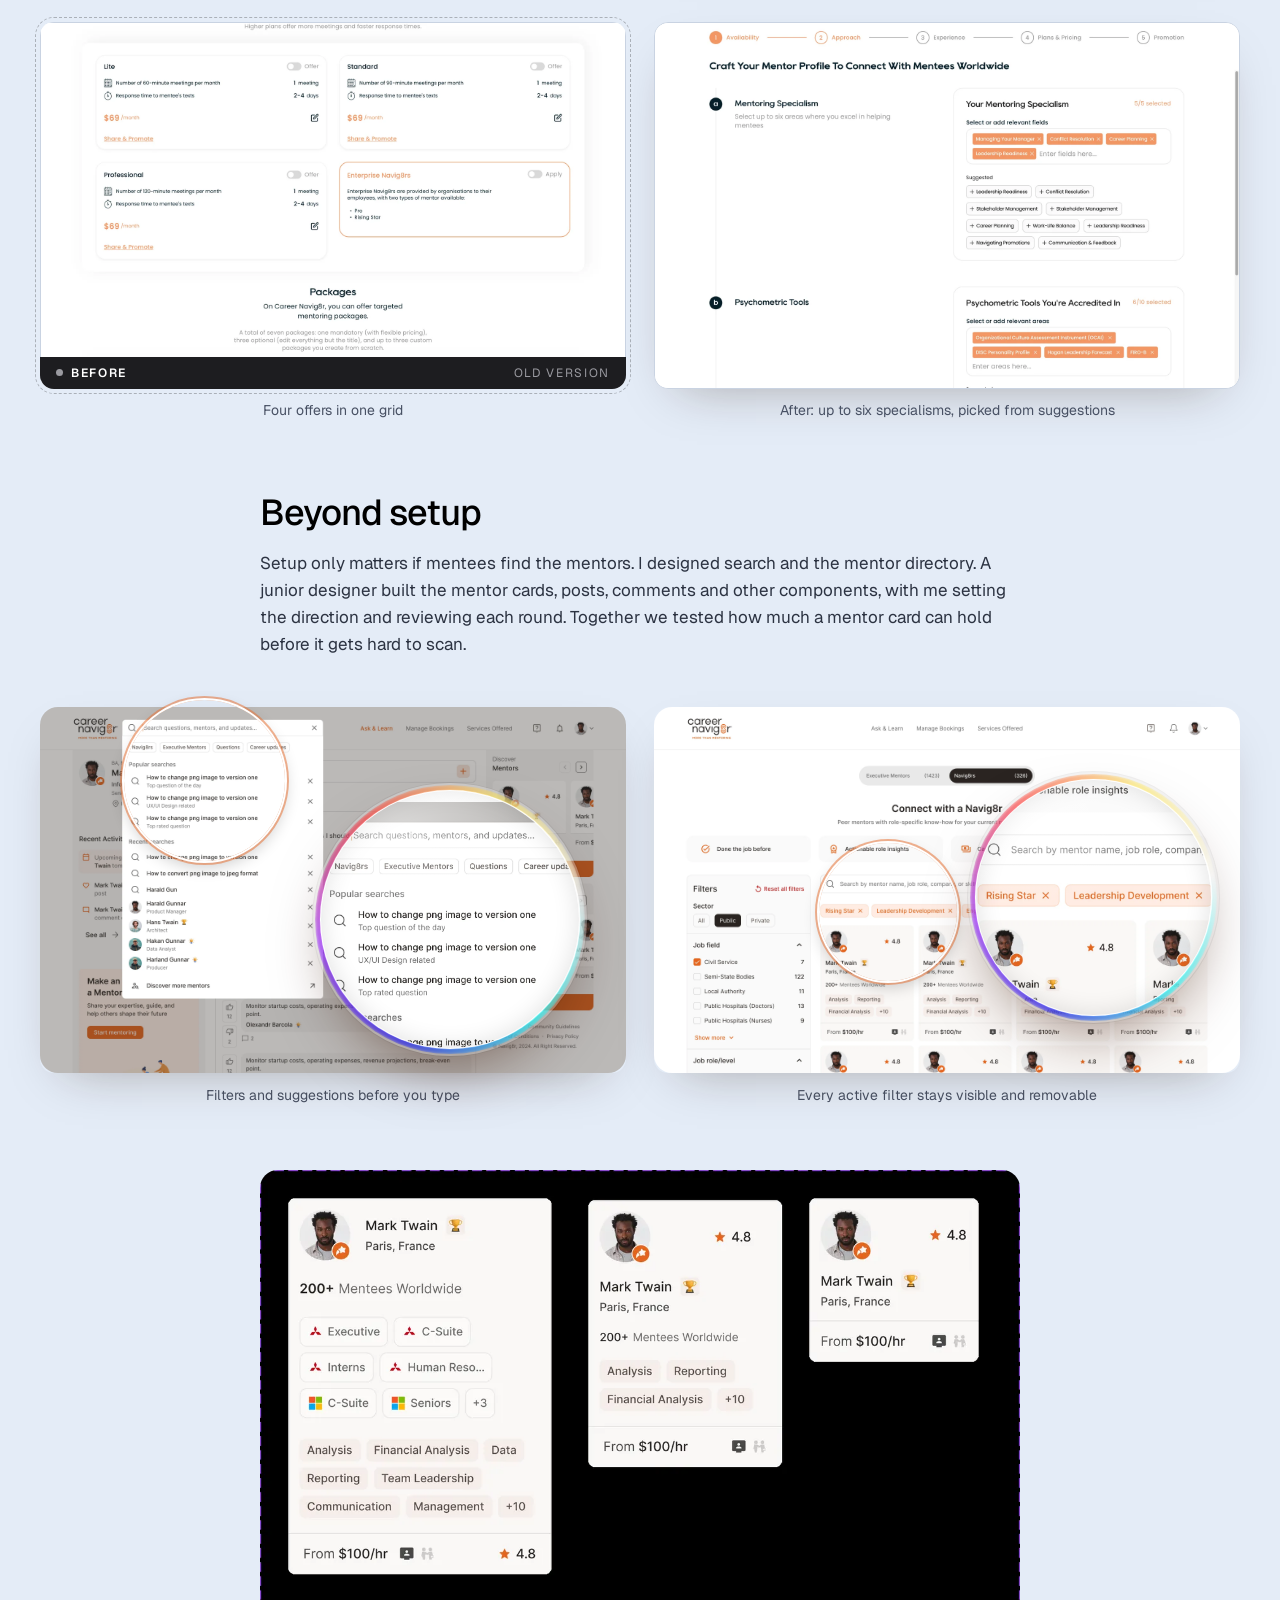
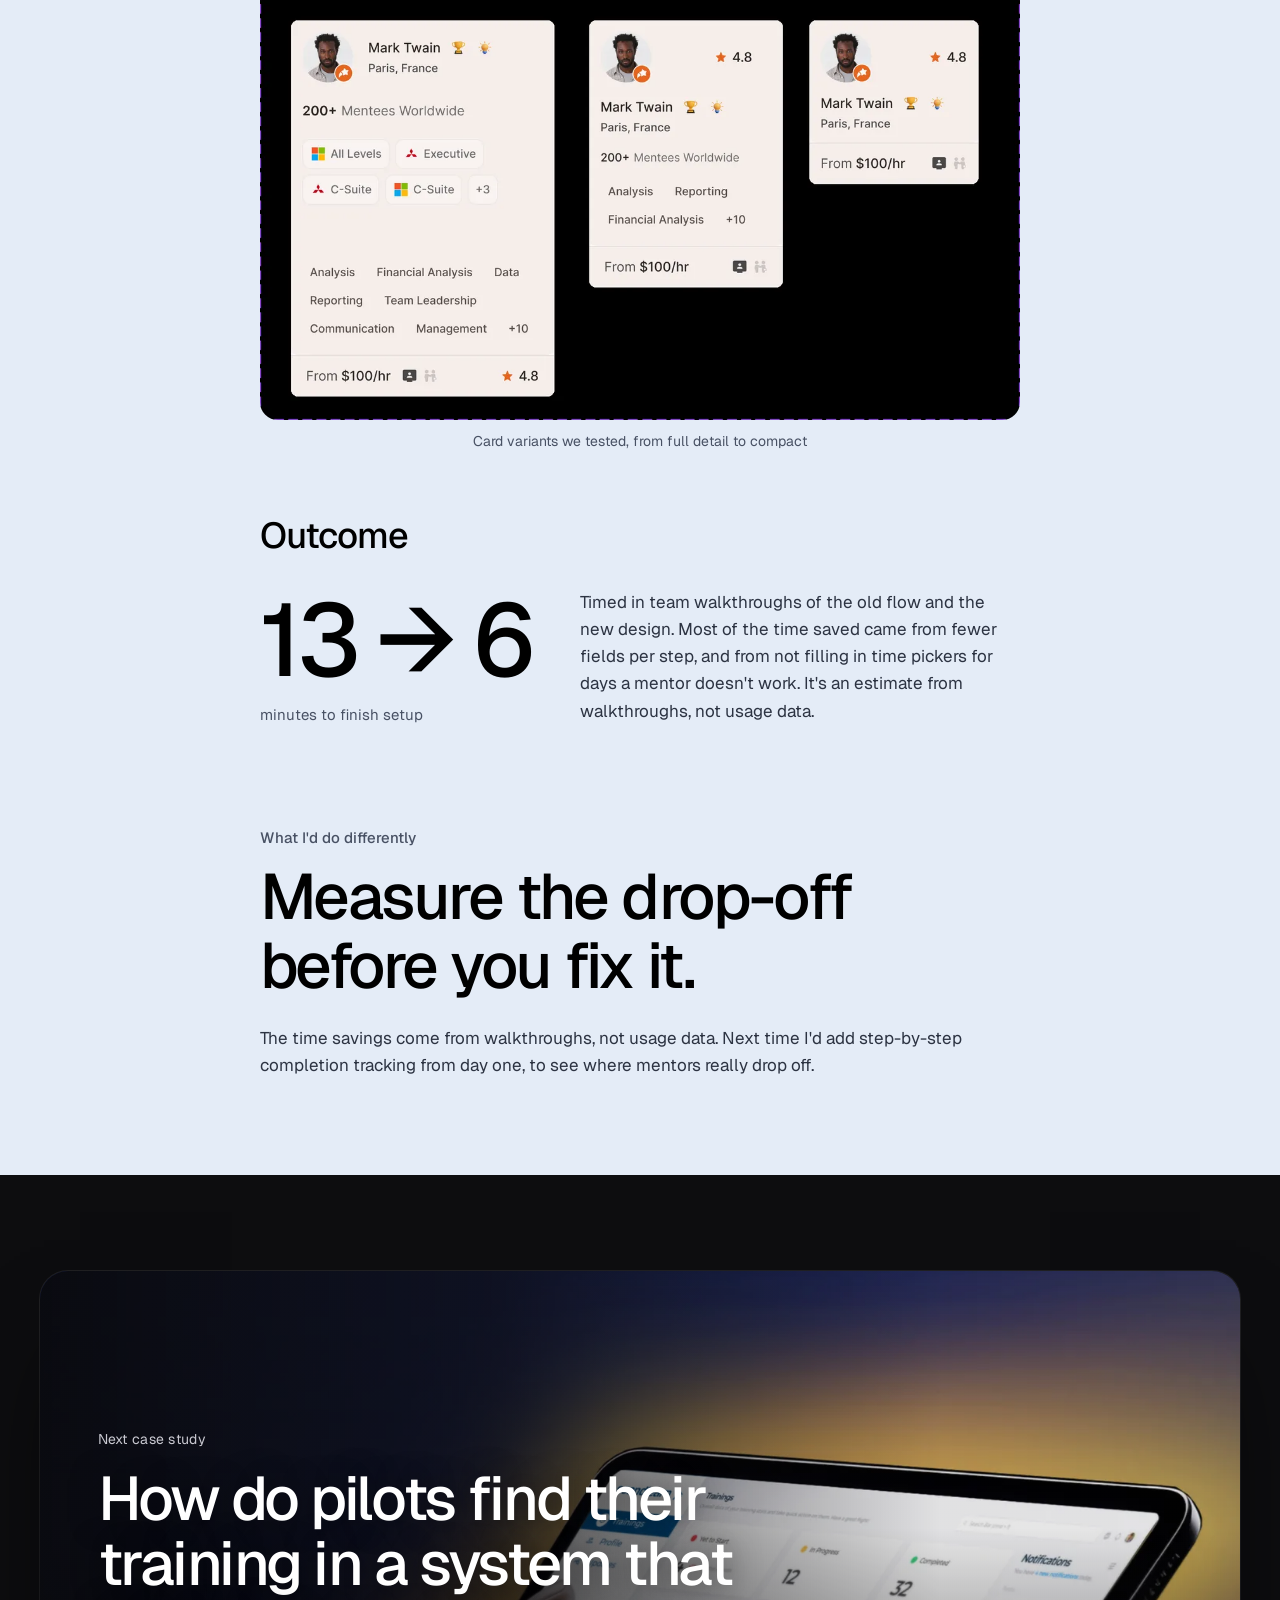
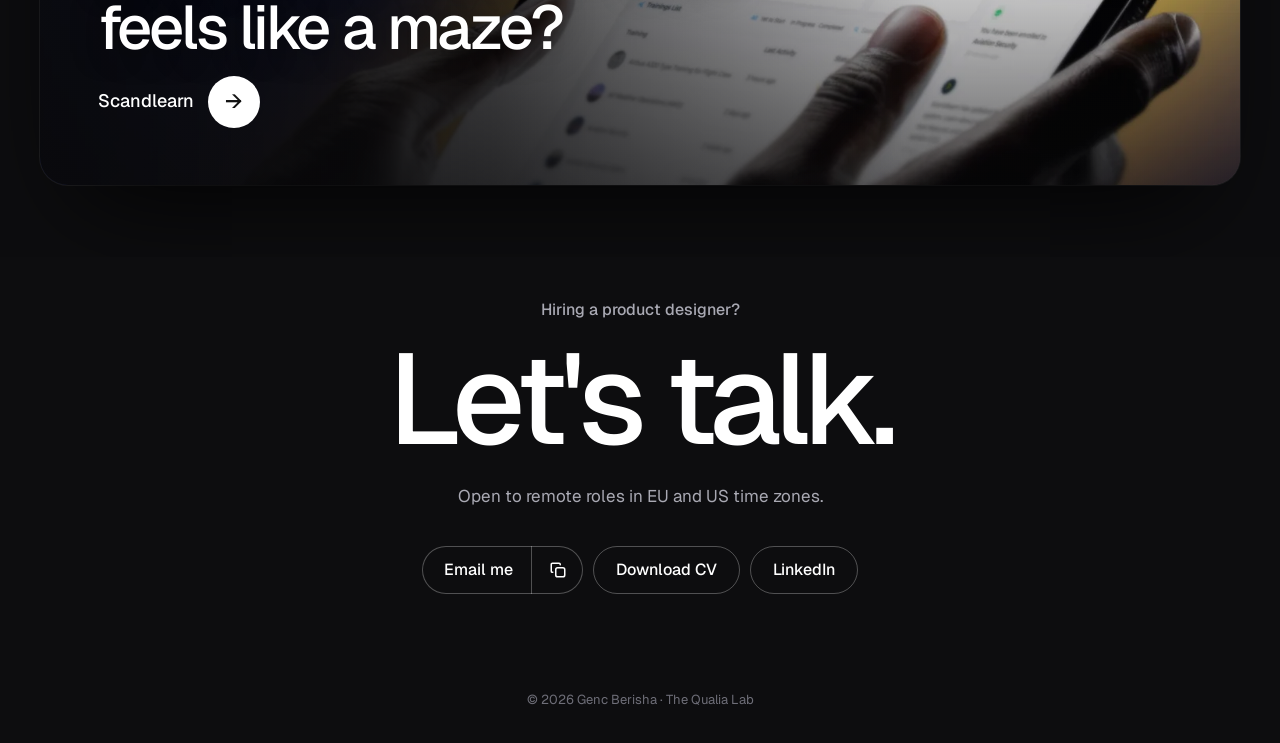
==== commit 67e7b439: "Case image viewer on phones: clean icons, controls in one bottom row, darker backdrop Co-Authored-By" ====
--- a/career-navig8r/index.html
+++ b/career-navig8r/index.html
@@ -27,7 +27,7 @@
 <link rel="preconnect" href="https://fonts.gstatic.com" crossorigin>
 <link href="https://fonts.googleapis.com/css2?family=Geist:wght@400;500;600&family=Instrument+Serif:ital@0;1&display=swap" rel="stylesheet">
 <link rel="stylesheet" href="../styles.css?v=202611181945">
-<link rel="stylesheet" href="../case.css?v=202611251608">
+<link rel="stylesheet" href="../case.css?v=202611251613">
 
 </head>
 <body class="cs dark-stage v2 dark-end navig8r">
@@ -86,7 +86,7 @@
   <a class="next" href="../scandlearn/"><span class="next-text"><span class="next-k">Next case study</span><b>How do pilots find their training in a system that feels like a maze?</b><em>Scandlearn<i aria-hidden="true">→</i></em></span><span class="next-img"><img src="../assets/thumb-scandlearn.webp" alt="" loading="lazy"></span></a>
 </main>
 <footer class="contact close"><div class="close-in"><p class="close-k">Hiring a product designer?</p><h2>Let's talk.</h2><p class="close-sub">Open to remote roles in EU and US time zones.</p><div class="close-ctas"><span class="cta-split"><a class="cta-y" href="mailto:gencberisha3@gmail.com">Email me</a><button type="button" class="cta-copy" data-copy="gencberisha3@gmail.com" aria-label="Copy email address" title="Copy email address"><svg class="i-copy" width="18" height="18" viewBox="0 0 24 24" fill="none" stroke="currentColor" stroke-width="2" stroke-linecap="round" stroke-linejoin="round" aria-hidden="true"><rect x="9" y="9" width="12" height="12" rx="2.5"/><path d="M5 15H4.5A1.5 1.5 0 0 1 3 13.5v-9A1.5 1.5 0 0 1 4.5 3h9A1.5 1.5 0 0 1 15 4.5V5"/></svg><svg class="i-ok" width="18" height="18" viewBox="0 0 24 24" fill="none" stroke="currentColor" stroke-width="2.4" stroke-linecap="round" stroke-linejoin="round" aria-hidden="true"><path d="M5 12.5l4.5 4.5L19 7.5"/></svg><span class="cta-tip" aria-live="polite"></span></button></span><a class="cta-o" href="../genc-berisha-cv.pdf" target="_blank" rel="noopener">Download CV</a><a class="cta-o" href="https://www.linkedin.com/in/genc-berisha">LinkedIn</a></div><p class="fine">© 2026 Genc Berisha · The Qualia Lab</p></div><div class="close-lines" aria-hidden="true"></div></footer>
-<script src="../case.js?v=202611251608"></script>
+<script src="../case.js?v=202611251613"></script>
 <script src="../poke.js?v=202611191305" defer></script>
 <script src="../cursors.js?v=202611241442" defer></script>
 </body>
--- a/case.css
+++ b/case.css
@@ -790,3 +790,15 @@
 .v2 .chapters{top:0}
 /* Phones: reveals fade only, no upward slide (2026-11-25) */
 @media (max-width:767px){.reveal{transform:none!important}}
+
+/* Image viewer on phones: controls in one bottom row, nothing over the image (2026-11-25) */
+@media (max-width:767px){
+  .lb-scroll{padding:72px 12px 96px}
+  .lb-img{max-height:calc(100svh - 172px)}
+  .lb-close{top:12px;right:12px;width:44px;height:44px}
+  .lb-prev,.lb-next{top:auto;bottom:16px;transform:none;width:48px;height:48px}
+  .lb-prev{left:12px}.lb-next{right:12px}
+  .lb-cap{left:70px;right:70px;bottom:16px;transform:none;max-width:none;min-height:48px;box-sizing:border-box;padding:6px 12px;border-radius:14px;font-size:13px;gap:8px;justify-content:center}
+  .lb-t{display:-webkit-box;-webkit-line-clamp:2;-webkit-box-orient:vertical;overflow:hidden}
+}
+.lb{background:rgba(10,10,12,.97);-webkit-backdrop-filter:blur(14px);backdrop-filter:blur(14px)}
